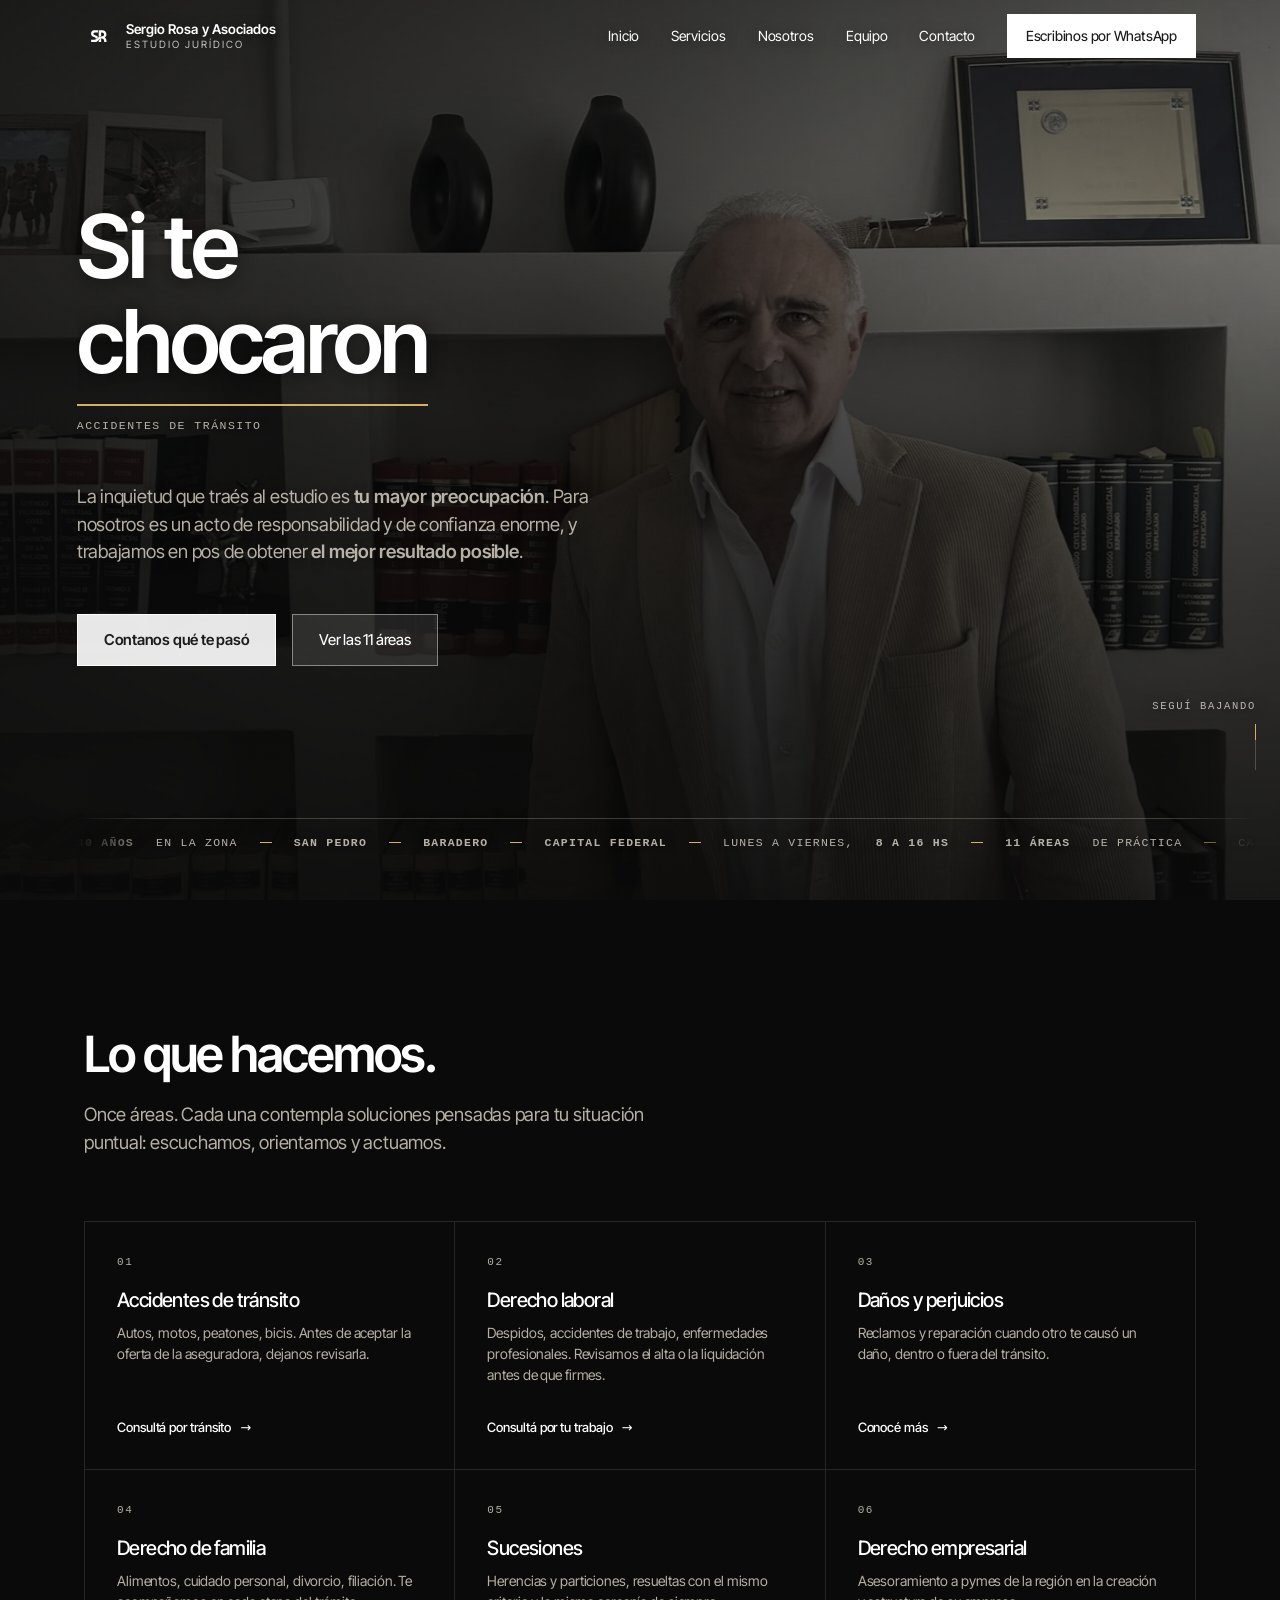
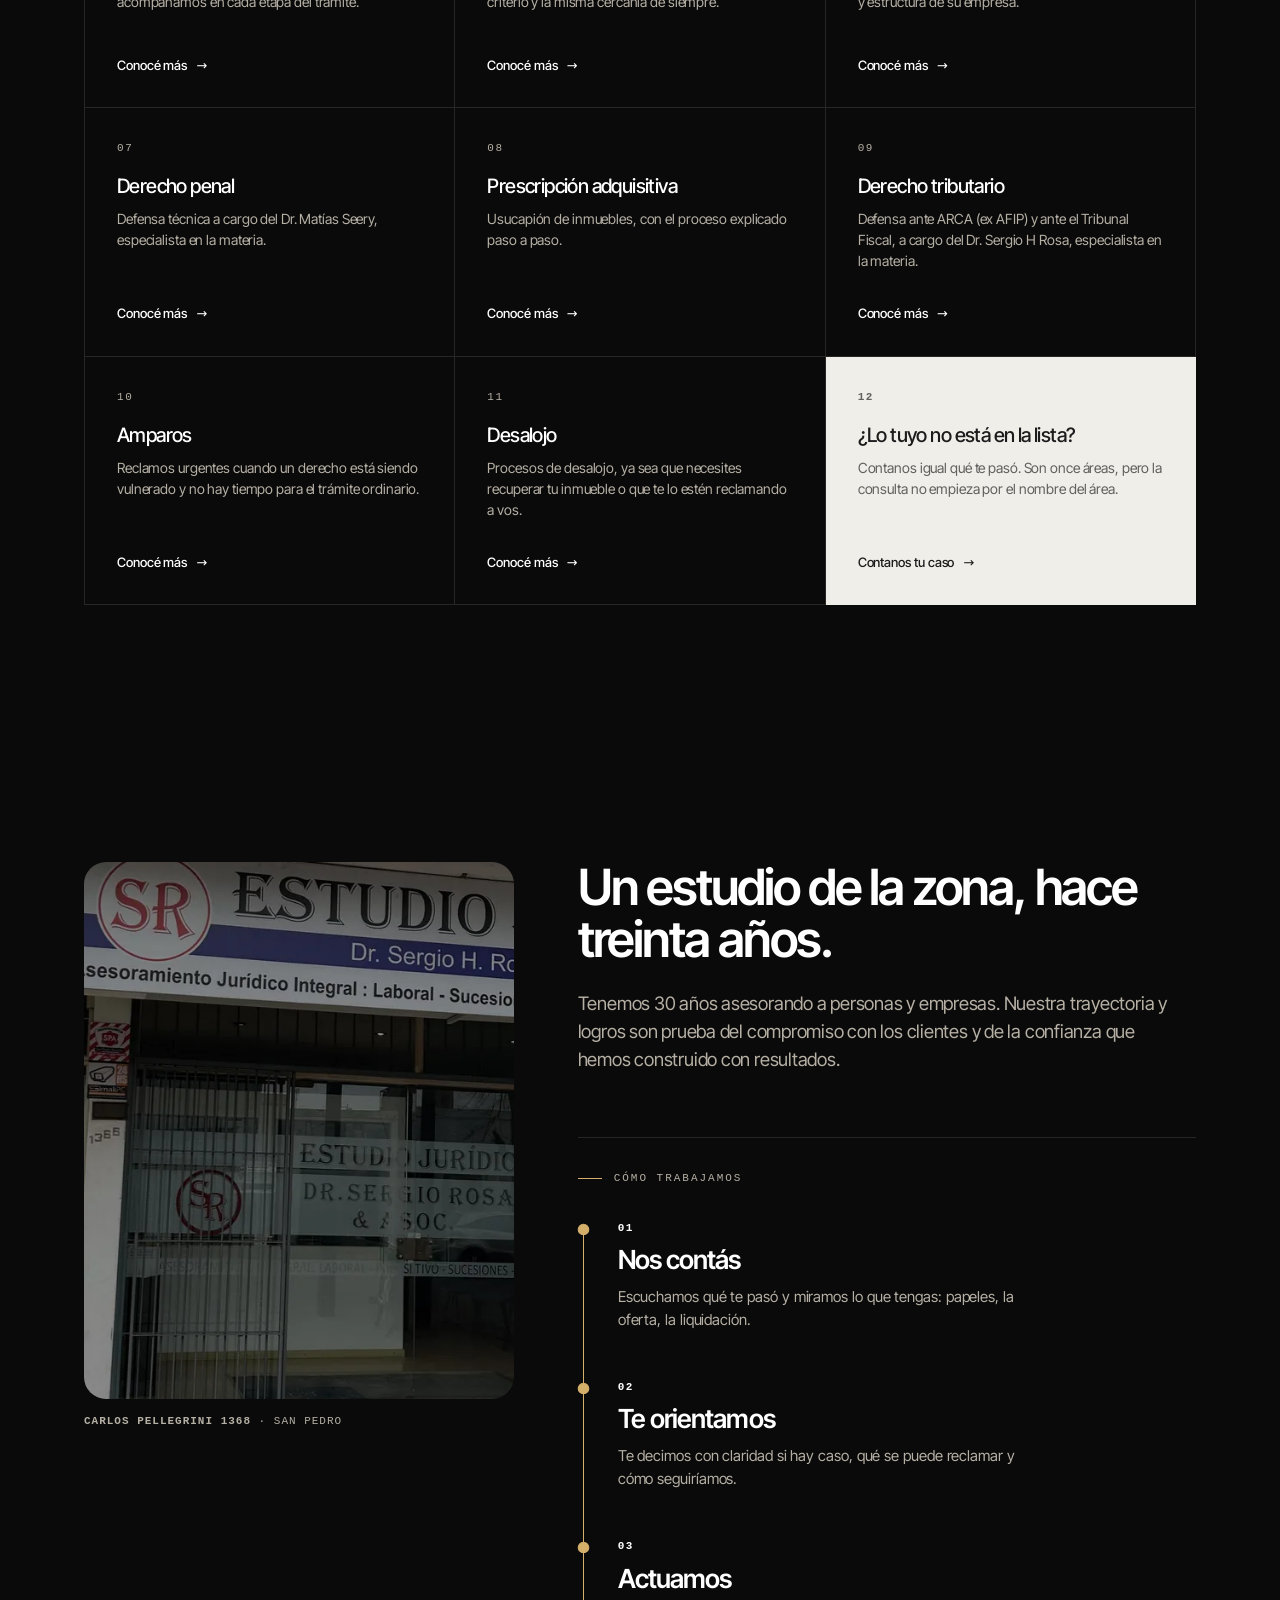
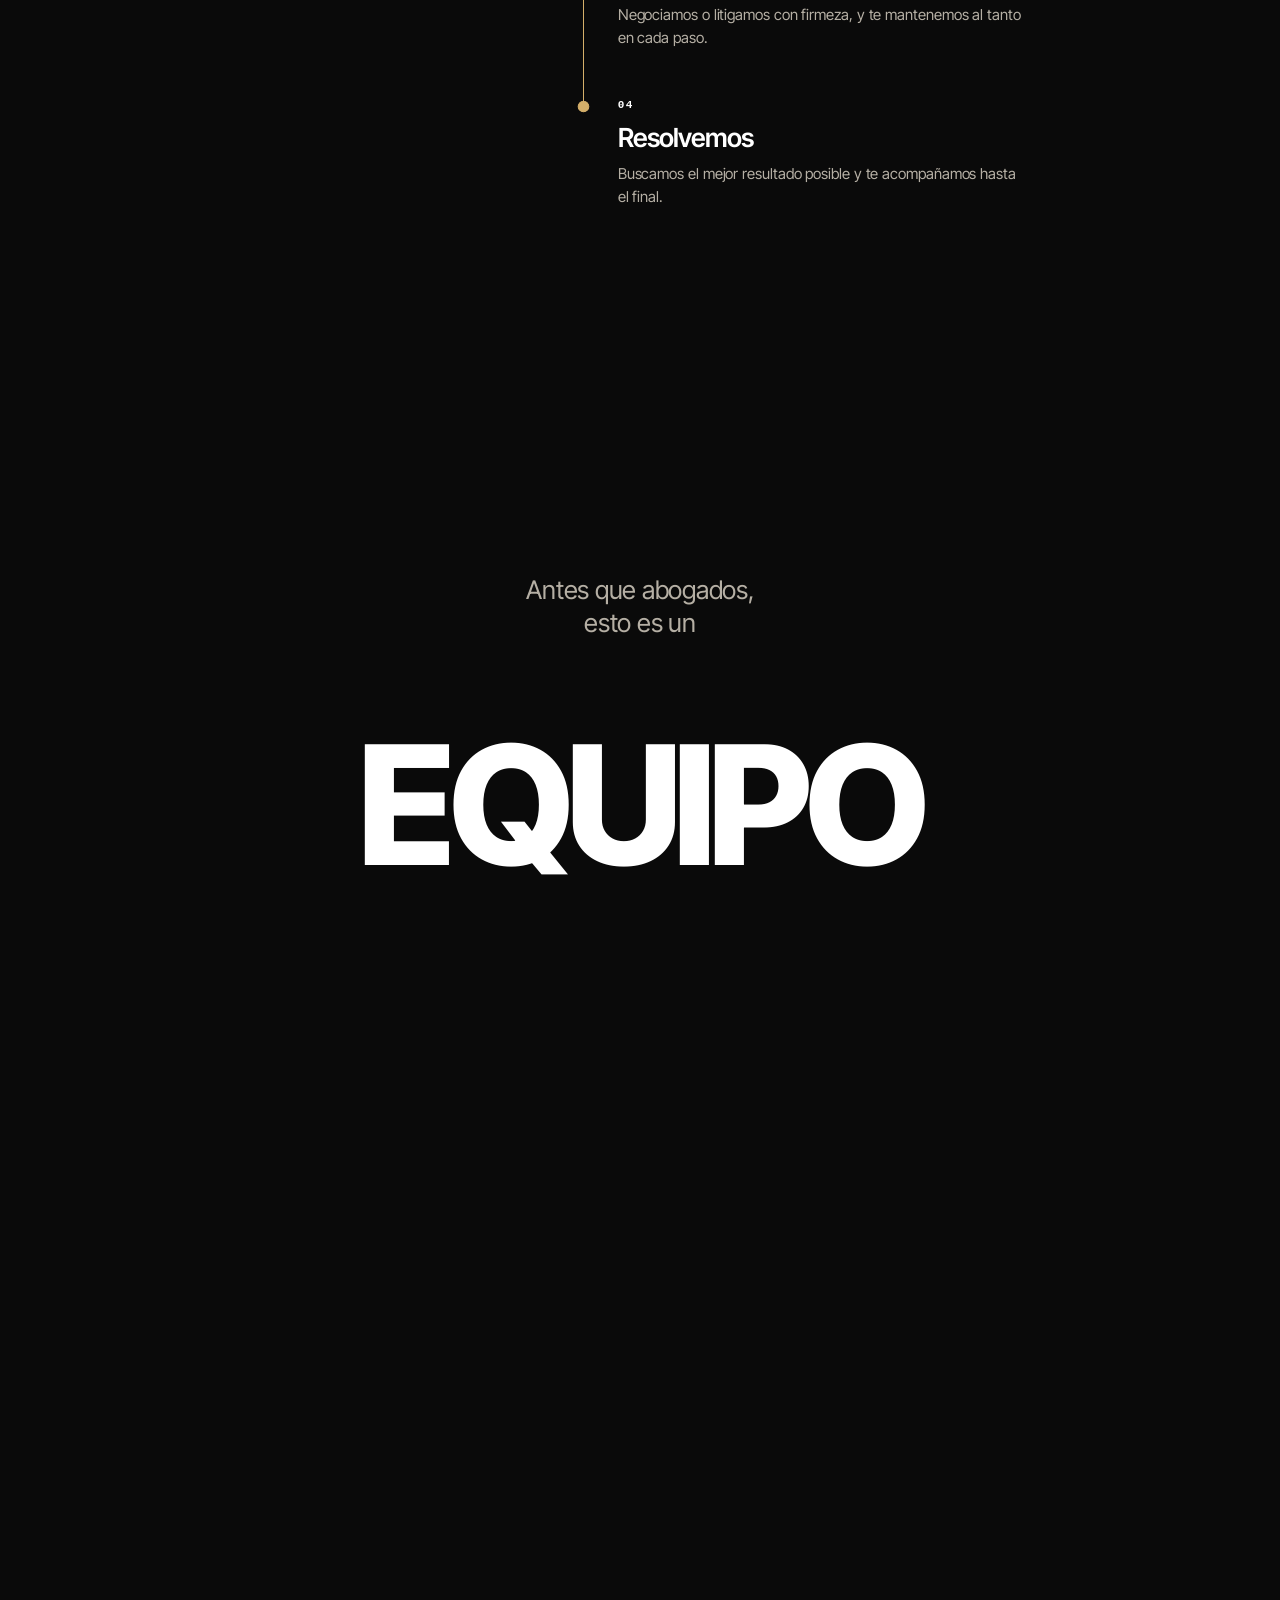
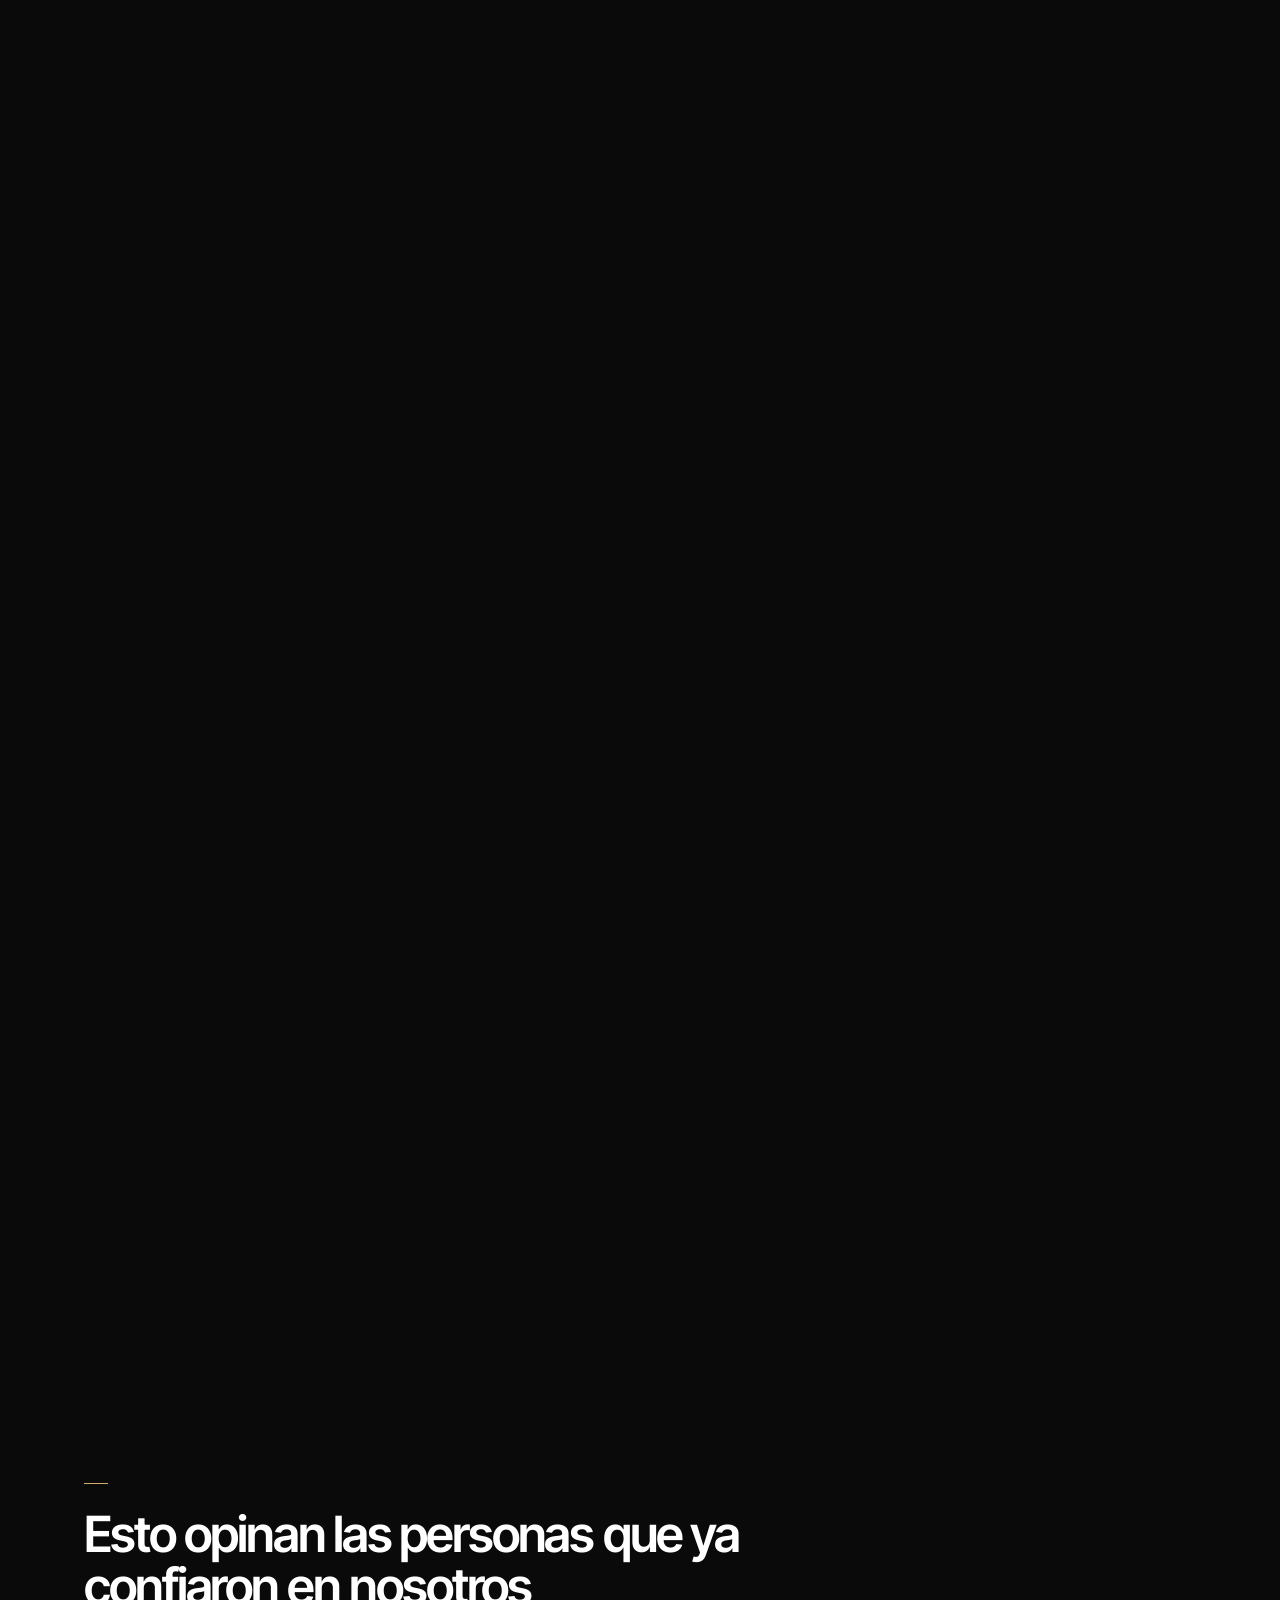
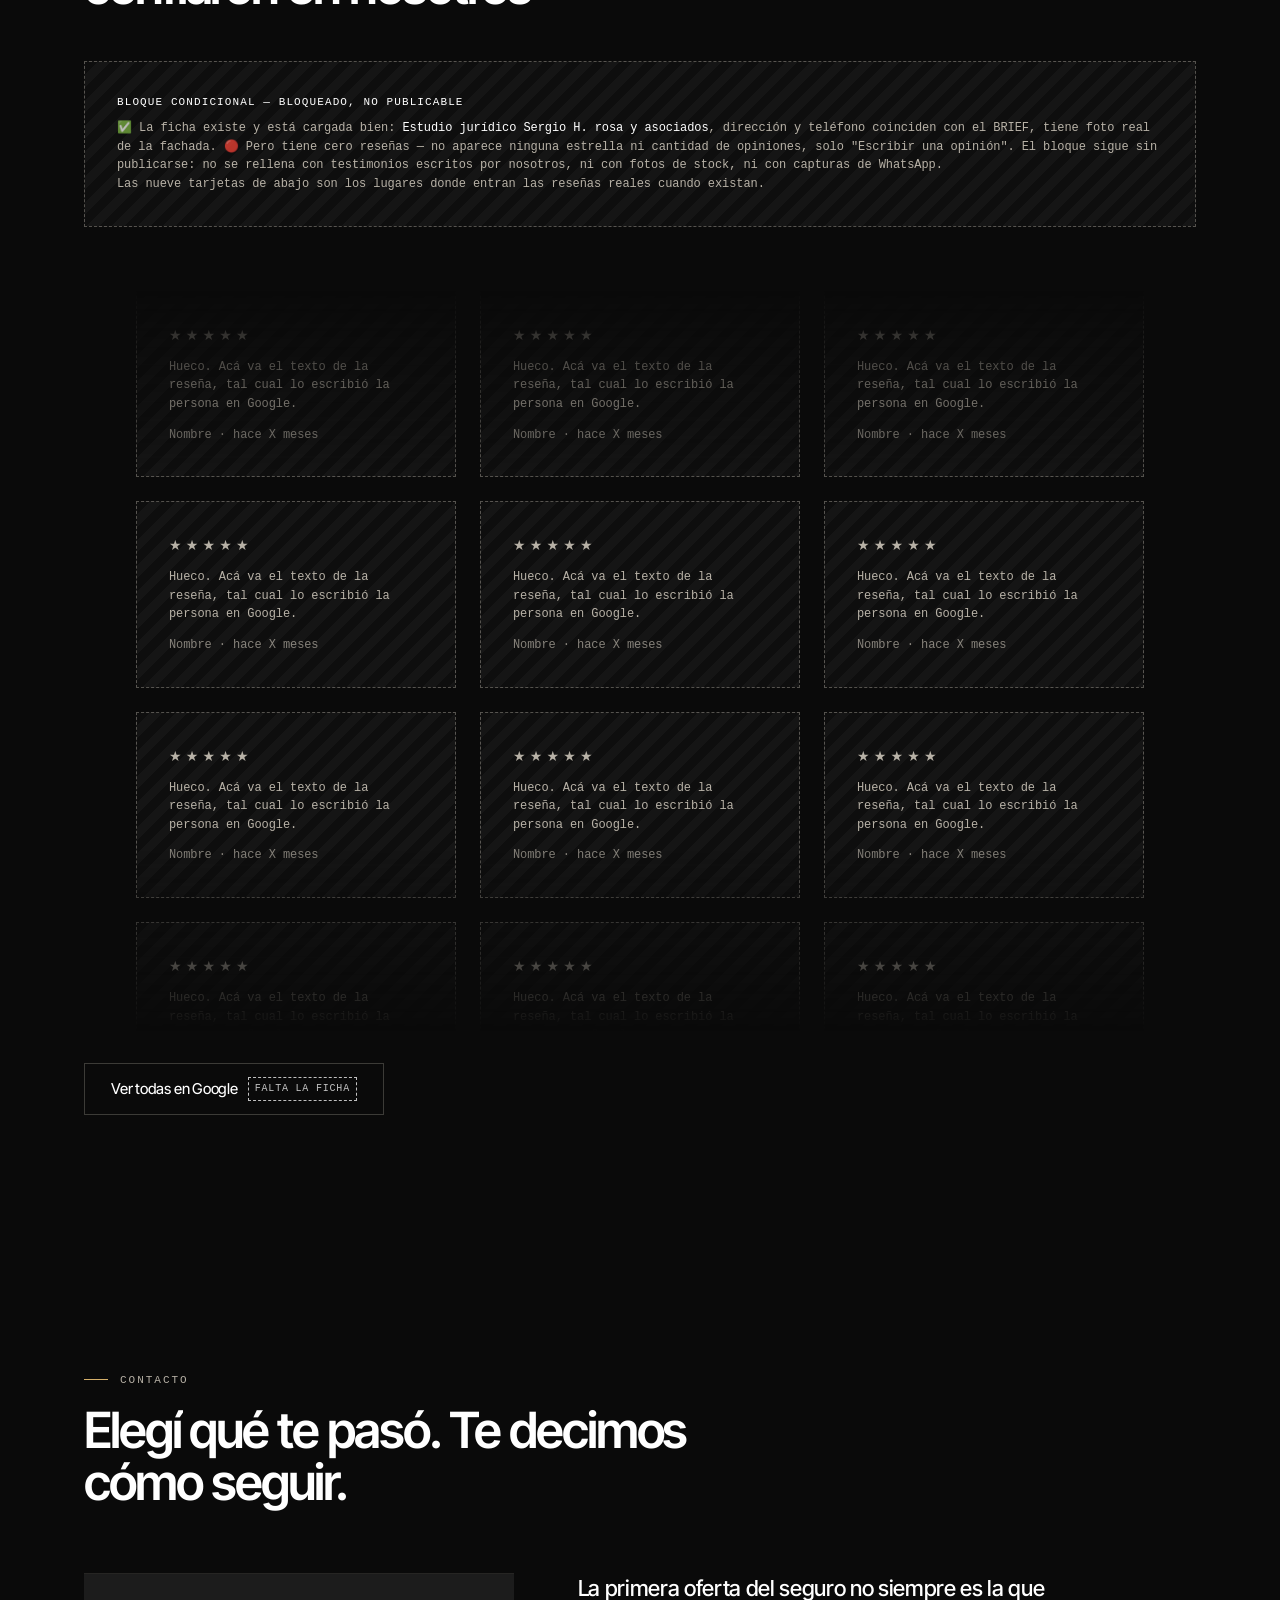
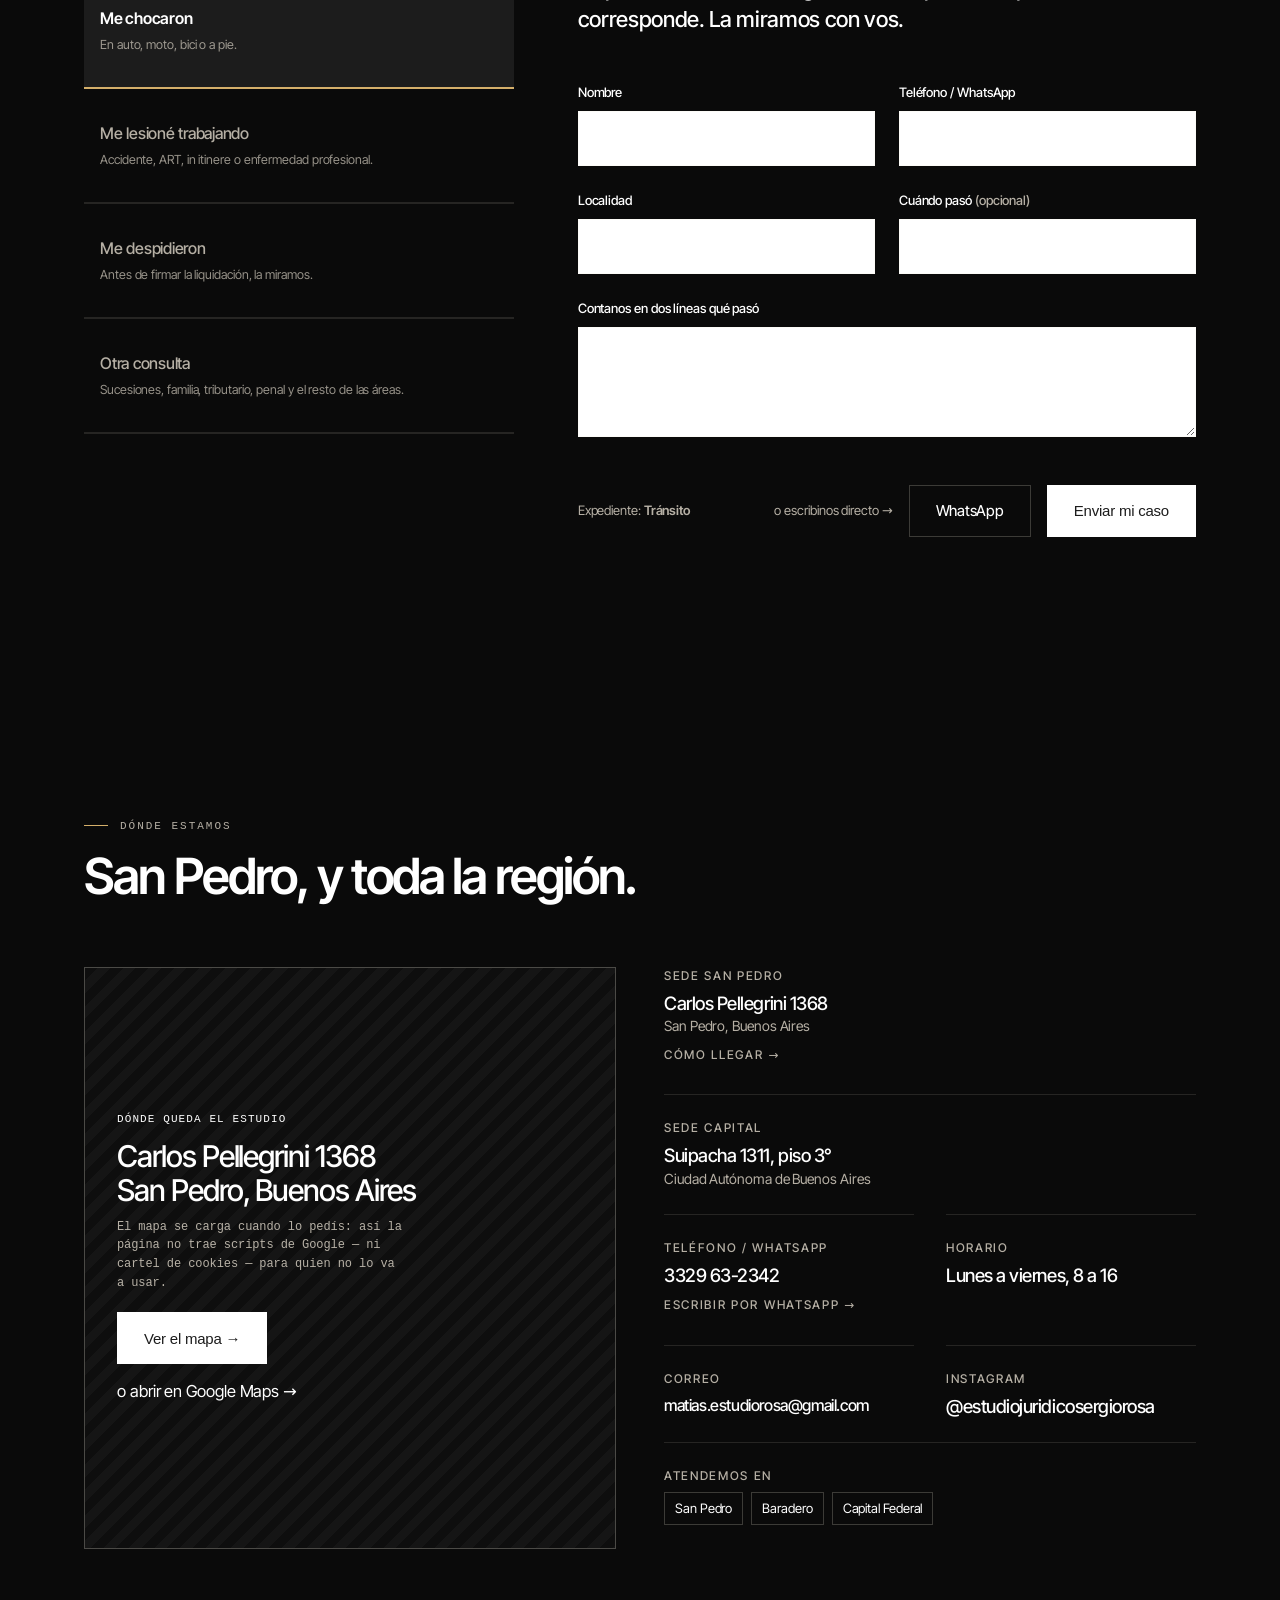
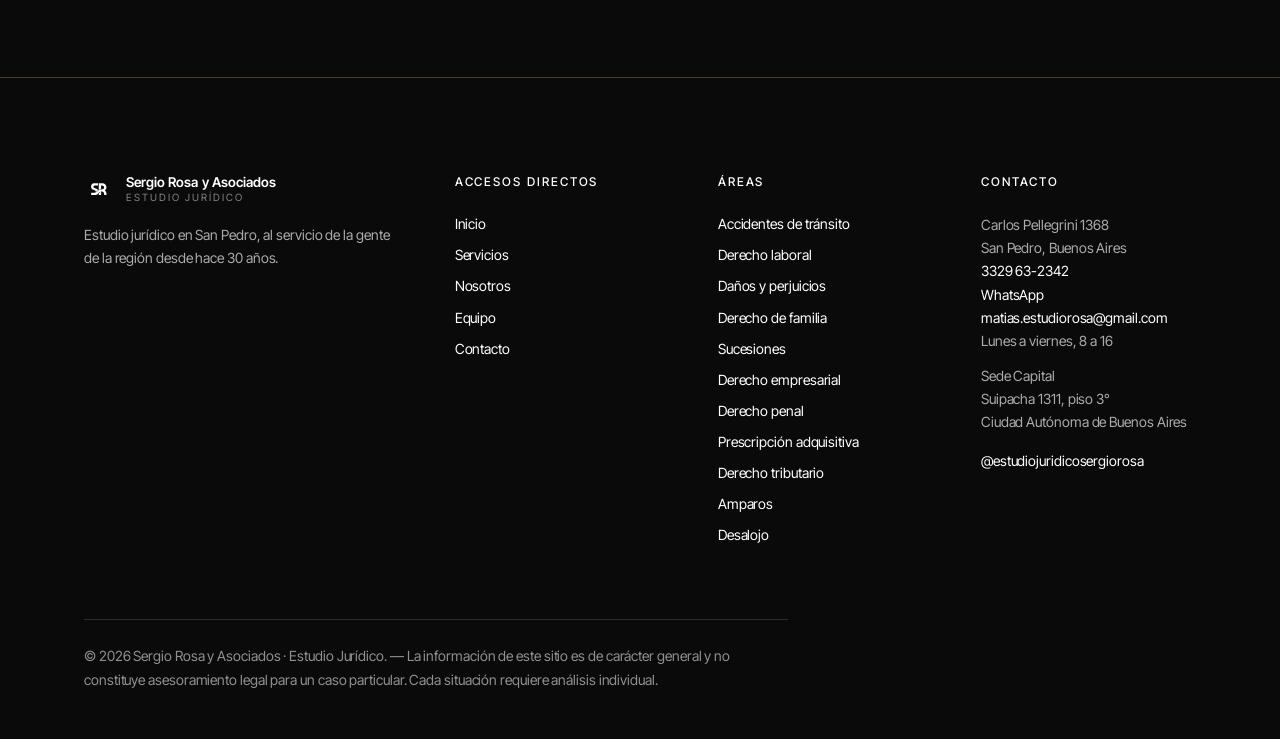
==== index.html @ 778b32c1 "Sitio de Sergio Rosa y Asociados Landing en un solo archivo: index.html trae adentro la tipografia, " ====
<!DOCTYPE html>
<html lang="es-AR">
<head>
<meta charset="utf-8">
<meta name="viewport" content="width=device-width, initial-scale=1">
<title>Sergio Rosa y Asociados — Abogados en San Pedro</title>
<meta name="description" content="Abogados en San Pedro. Hacemos accidentes de tránsito, ART y despidos, y todo lo que necesites resolver. 30 años en la región.">

<!-- Inter e Inter Tight embebidas en base64 desde clientes/sergio-rosa/entregables/
     inter.b64 e intertight.b64 (06-08 y 09-08). Cero CDN, igual que carrusel-base.html
     — BRIEF §A. Subset "latin" de Google Fonts, variable 400-900: cubre español
     (incluye Latin-1 Supplement, o sea tildes, ñ, ¿¡) sin cargar cirílico ni griego. -->
<style>
@font-face{
  font-family:'Inter';
  src:url([data-uri]) format('woff2');
  font-weight:400 900;
  font-display:swap;
}
@font-face{
  font-family:'Inter Tight';
  src:url([data-uri]) format('woff2');
  font-weight:400 900;
  font-display:swap;
}
</style>

<style>
:root{
  /* PRIMITIVAS — los cuatro del manual, más el hueso.
     🔴 El hueso NO está en el manual de marca: es un color nuevo, pedido el
     06-08 porque el blanco puro resultaba duro. Es un neutro tibio, o sea que
     no rompe el "predominio de neutros", pero es una decisión de marca y la
     valida Sergio antes de publicar. Está tirado al mismo hue que el dorado
     (~40°) con saturación bajísima, así que lee emparentado y no amarillo. */
  --blanco:#FFFFFF;
  --hueso:#F0EEE9;
  --grafito:#1C1C1C;
  --onix:#0A0A0A;
  --dorado:#D4AF6A;

  /* ROLES — esto es lo que remapea .sec--dark. Todo lo que abajo use estos
     tokens cambia de tema solo, sin una regla por selector. */
  --fondo:var(--hueso);
  --superficie:#F7F5F1;                 /* elevada: va hacia el blanco */
  --texto:var(--grafito);
  --linea:rgba(28,28,28,.14);
  --linea-suave:rgba(28,28,28,.08);
  --tenue:rgba(28,28,28,.68);           /* .62 -> .68: sobre hueso el .62 caía debajo de 4.5:1 */
  /* el rayado de los huecos marcados, también como rol: se da vuelta con el tema */
  --trama:repeating-linear-gradient(135deg,#FFFFFF,#FFFFFF 9px,#F7F5F1 9px,#F7F5F1 18px);
  --trama-borde:rgba(28,28,28,.34);

  --s1:8px; --s2:16px; --s3:24px; --s4:32px; --s5:48px;
  --s6:64px; --s7:96px; --s8:128px;

  /* La marca es Inter. Inter Tight es la misma familia con letras más angostas
     y espaciado más cerrado: se pide primero y se cae a Inter si no está.
     Embebida el 09-08, ya no debería caer a la variante ancha. */
  --tipo:'Inter Tight','Inter',system-ui,-apple-system,'Segoe UI',Helvetica,Arial,sans-serif;
  --ancho:1160px;
  --ease:cubic-bezier(.22,.61,.24,1);
  --mono:ui-monospace,SFMono-Regular,Menlo,Consolas,monospace;

  /* --- las tres curvas del movimiento (2026-08-12) ---
     Antes había una sola (--ease) y todo entraba igual: 16px y opacidad. Para
     que la página se sienta viva bajando hacen falta tres gestos distintos y
     no tres velocidades del mismo:
       --salida  expo-out. Frena larguísimo al final. Es la de las entradas:
                 el elemento llega rápido y se acomoda sin rebote. Ya estaba
                 escrita a mano en cuatro lugares del archivo; ahora es token.
       --resorte overshoot corto. Se pasa un 4% y vuelve. Va sólo en el
                 desplazamiento, NUNCA en opacidad ni en blur: un fundido que
                 se pasa de 1 parpadea.
       --ease    la de siempre, para hovers y estados. No se toca. */
  --salida:cubic-bezier(.16,1,.3,1);
  --resorte:cubic-bezier(.22,1.12,.36,1);
}

*{box-sizing:border-box}
html{-webkit-text-size-adjust:100%;scroll-behavior:smooth}
body{
  margin:0;background:var(--fondo);color:var(--texto);
  font-family:var(--tipo);
  font-size:16.5px;font-weight:400;line-height:1.58;letter-spacing:-.005em;
  font-optical-sizing:auto;
  overflow-x:hidden;text-wrap:pretty;-webkit-font-smoothing:antialiased;
}
img,svg{max-width:100%;display:block}
a{color:var(--texto);text-decoration:none}
a:hover{text-decoration:underline;text-decoration-color:var(--dorado);text-underline-offset:4px;text-decoration-thickness:2px}
:focus-visible{outline:2px solid var(--texto);outline-offset:3px;border-radius:2px}
h1,h2,h3,p,ul,ol,figure{margin:0}
ul{padding:0;list-style:none}

.env{width:100%;max-width:var(--ancho);margin:0 auto;padding:0 var(--s3)}
.sec{padding:var(--s8) 0;border-top:1px solid var(--linea-suave)}

/* Cabecera de sección centrada. Nace en servicios y equipo (08-08) y va como
   clase y no como estilo inline en cada h2 porque son dos secciones que tienen
   que quedar iguales: con inline, la próxima que se centre vuelve a copiar tres
   propiedades a mano y a la tercera ya no coinciden.
   El max-width va acá adentro y no en el h2 porque un max-width con margin:0
   no centra: hace falta margin-inline:auto, y si el h2 trae el margen escrito
   inline —como venían los dos— la regla de la hoja pierde por especificidad. */
.cab{text-align:center;margin-bottom:var(--s6)}
.cab h2{max-width:22ch;margin:0 auto}
.cab .lead{max-width:58ch;margin:18px auto 0}

/* Texto solo para lector de pantalla — usado por primera vez en el titular
   del hero, que rota visualmente pero necesita anunciarse como una frase
   completa una sola vez. Utilidad general, no scoped a una sección. */
.sr{
  position:absolute;width:1px;height:1px;padding:0;margin:-1px;overflow:hidden;
  clip:rect(0 0 0 0);clip-path:inset(50%);white-space:nowrap;border:0;
}

/* ---------- alternancia de fondo: hueso / ónix ----------
   Pedido el 06-08. El ritmo lo lleva una clase explícita y NO un :nth-child, a
   propósito: el bloque 07 (reseñas) se saca entero si no aparece la ficha de
   Google, y con nth-child se daría vuelta toda la página sola. Si ese día llega,
   se le pasa .sec--dark a #contacto y listo.

   No es una inversión mecánica del tema claro: el oscuro tiene su propia
   elevación (grafito sobre ónix), su propio secundario —crema tibia, tirada al
   dorado, en vez de gris lavado— y sus propias hairlines. Lo único que se
   repite son las primitivas del manual.

   Todo lo que abajo usa --texto / --tenue / --linea / --superficie / --trama
   cambia de tema solo. Las reglas sueltas de acá son para lo que se pinta con
   una primitiva y no con un rol. */
.sec--dark{
  background:var(--onix);
  --fondo:var(--onix);
  --superficie:var(--grafito);          /* la elevación sube, no baja */
  --texto:var(--blanco);
  --tenue:rgba(242,234,219,.74);        /* crema tibia: sale del dorado, no es gris */
  --linea:rgba(242,234,219,.22);
  --linea-suave:rgba(242,234,219,.12);
  --trama:repeating-linear-gradient(135deg,#0E0E0E,#0E0E0E 9px,#151515 9px,#151515 18px);
  --trama-borde:rgba(242,234,219,.30);
  color:var(--texto);
  border-top-color:transparent;         /* el cambio de color ya separa */
}
.sec--dark + .sec{border-top-color:transparent}
/* el botón sólido se da vuelta: sobre ónix, grafito sobre grafito no existe */
.sec--dark .btn{background:var(--blanco);color:var(--grafito);border-color:var(--blanco)}
.sec--dark .btn:hover{background:#E8E4DB;color:var(--grafito)}
.sec--dark .btn--gh{background:transparent;color:var(--texto);border-color:var(--linea)}
.sec--dark .btn--gh:hover{background:rgba(242,234,219,.07);color:var(--texto);border-color:var(--texto)}
.sec--dark :focus-visible{outline-color:var(--texto)}

/* pesos con rol: 600 titulares · 500 subtítulos · 450 destacados · 400 cuerpo.
   Bajados el 06-08: con Inter Tight apretada, 900 se veía cargado.

   ── EL DESTAQUE ES PESO, NUNCA COLOR (2026-08-14) ────────────────────────
   La regla que ya regía el lead del hero y las pestañas del formulario pasa
   a valer en todo el archivo. Tres puntos:

     1 · Adentro de un párrafo nadie cambia de color. <strong> y <b> heredan
         el color del texto que los rodea (color:inherit) y sólo suben de
         peso, 400 → 600. La Inter Tight variable embebida da los dos pesos
         sin pedir un archivo más.
     2 · El dorado no toca una sola letra. Sigue siendo el acento de la marca
         —§2 del BRIEF— pero como MARCA GRÁFICA: la rayita del kicker, el
         punto del riel, el frente del riel, la barra de lectura, el guion de
         la cinta, el borde de la pestaña activa, el subrayado del hover.
         Nunca como color de tipografía. De paso saca de la cancha el único
         par que el manual desaconseja (dorado sobre claro en texto chico).
     3 · Activo / inactivo se dice con peso. El color sigue marcando ROL
         —principal (--texto) contra metadato (--tenue)—, que es otra cosa:
         eso no es énfasis, es de qué tipo de dato se trata.               */
h1{font-size:clamp(42px,7.2vw,88px);line-height:1;letter-spacing:-.035em;font-weight:600;color:var(--texto);word-spacing:.04em}
h2{font-size:clamp(30px,3.9vw,50px);line-height:1.04;letter-spacing:-.042em;font-weight:600;color:var(--texto)}
h3{font-size:18.5px;line-height:1.28;letter-spacing:-.025em;font-weight:500;color:var(--texto)}
.lead{font-size:clamp(16.5px,1.45vw,19.5px);line-height:1.5;letter-spacing:-.012em;color:var(--tenue);max-width:54ch}
.lead strong{font-weight:600;color:inherit}

.kick{font-family:var(--mono);font-size:11px;letter-spacing:.18em;text-transform:uppercase;font-weight:400;color:var(--tenue)}
/* la rayita dorada se dibuja sola cuando el rótulo entra: el guiño más chico
   del sistema, y el que más se repite (cinco bloques). transform-origin:left
   para que crezca hacia el texto y no desde el aire. */
.kick::before{
  content:"";display:inline-block;width:24px;height:1px;background:var(--dorado);
  vertical-align:middle;margin-right:12px;
  transform:scaleX(0);transform-origin:left center;
  transition:transform .62s var(--salida) var(--d,0ms);
}
.kick.vista::before,.sin-js .kick::before{transform:none}

/* ---------- botones ---------- */
.btn{
  display:inline-flex;align-items:center;justify-content:center;gap:10px;
  min-height:52px;padding:0 26px;border:1px solid var(--grafito);
  font-size:15px;font-weight:450;letter-spacing:-.015em;
  background:var(--grafito);color:var(--blanco);cursor:pointer;white-space:nowrap;
  transition:background .28s var(--ease),transform .28s var(--ease),border-color .28s var(--ease);
}
.btn:hover{background:var(--onix);color:var(--blanco);text-decoration:none;transform:translateY(-1px)}
.btn:active{transform:scale(.97)}
.btn--gh{background:transparent;color:var(--grafito);border-color:var(--linea)}
.btn--gh:hover{background:transparent;color:var(--grafito);border-color:var(--grafito)}
/* marcador de dato pendiente dentro de un control: mismo lenguaje que los huecos */
.pend{
  font-family:var(--mono);font-size:10px;letter-spacing:.08em;text-transform:uppercase;
  border:1px dashed currentColor;padding:3px 6px;opacity:.75;white-space:nowrap;
}

.barre{position:relative;display:inline-block}
.barre::after{
  content:"";position:absolute;left:0;bottom:-4px;height:2px;width:100%;
  background:var(--dorado);transform:scaleX(0);transform-origin:left center;
  transition:transform .42s var(--ease);
}
a:hover>.barre::after,.barre:hover::after{transform:scaleX(1)}

/* ---------- huecos marcados ---------- */
.hueco{
  border:1px dashed var(--trama-borde);
  background:var(--trama);
  padding:var(--s4);display:flex;flex-direction:column;justify-content:center;gap:8px;
}
.hueco__t{font-family:var(--mono);font-size:11px;letter-spacing:.1em;text-transform:uppercase;color:var(--texto)}
/* nota al pie de un bloque incompleto. Era un style inline con el dashed
   escrito a mano en tres lugares; como clase se da vuelta con el tema. */
.nota{border:1px dashed var(--trama-borde);padding:12px 14px}
.hueco__d{font-family:var(--mono);font-size:12px;color:var(--tenue);line-height:1.55}

/* ---------- 01 header ---------- */
.head{
  position:fixed;top:0;left:0;right:0;z-index:40;
  background:transparent;border-bottom:1px solid transparent;
  transition:background .24s var(--ease),border-color .24s var(--ease),backdrop-filter .24s var(--ease),
             transform .42s var(--salida);
}
/* Se esconde bajando y vuelve al primer scroll hacia arriba (2026-08-12).
   Devuelve 72px de alto real en celular, que es donde se lee esta página, y
   el gesto de volver hace que la barra se sienta viva y no pegada. Nunca se
   esconde arriba de todo, con el menú abierto, ni con un campo del
   formulario enfocado — ver alScroll() en el script. */
.head[data-oculto="si"]{transform:translate3d(0,-102%,0)}
/* 🔴 Y el quinto caso, que es al revés: con una ficha del equipo abierta el
   header se ESCONDE sí o sí (18-08). La ficha ocupa la pantalla entera y su ✕
   vive en la esquina de arriba a la derecha con z-index 7, adentro de la
   sección; el header es fixed con z-index 40, así que le caía justo encima y
   se comía el clic —medido: elementFromPoint sobre el ✕ devolvía el header y
   no el botón, o sea que en escritorio la ficha no se podía cerrar con el
   mouse; sólo con Escape—. Va por clase y no por data-oculto porque ese
   atributo lo reescribe alScroll() en cada scroll y volvería a taparlo. Gana
   por especificidad (0,2,1 contra 0,2,0) sin necesidad de !important. */
body.ficha-abierta .head{transform:translate3d(0,-102%,0)}

/* --- barra de lectura ---
   Hairline dorada arriba de todo, fuera del header para que no se vaya con
   él cuando se esconde. Es la única pieza nueva de interfaz: dice cuánto
   falta, que en una página larga de una sola columna no se ve de otra forma. */
.lectura{
  position:fixed;top:0;left:0;right:0;height:2px;z-index:60;pointer-events:none;
  background:transparent;
}
.lectura i{
  display:block;height:100%;background:var(--dorado);
  transform:scaleX(var(--p,0));transform-origin:left center;
}
.head[data-fijo="si"]{
  background:rgba(240,238,233,.92);backdrop-filter:saturate(1.4) blur(12px);
  border-bottom-color:var(--dorado);
}
/* Sobre la foto del hero el header no tiene fondo: todo pasa a blanco, con
   sombra de texto para que aguante cualquier zona de la imagen. Al ganar el
   fondo blanco (data-fijo="si") vuelve a grafito. */
.head:not([data-fijo="si"]) .marca__txt b{color:#fff;text-shadow:0 1px 12px rgba(10,10,10,.5)}
.head:not([data-fijo="si"]) .marca__txt span{color:rgba(255,255,255,.74)}
/* !important y no a secas: los tres <path> del simbolo traen style="fill:#1C1C1C"
   escrito en el archivo, y un estilo en linea le gana a la hoja. Sin esto la
   regla existia pero no hacia nada: el simbolo quedaba grafito sobre la foto
   del hero, o sea invisible - se veia el texto de la marca y al lado un hueco.
   Con data-fijo="si" (header con fondo) el inline vuelve a mandar y el logo es
   grafito otra vez, como siempre. */
.head:not([data-fijo="si"]) .marca svg path{fill:#fff!important}
.head:not([data-fijo="si"]) .nav a{color:#fff;text-shadow:0 1px 12px rgba(10,10,10,.5)}
.head:not([data-fijo="si"]) .head__menu{color:#fff}
.head:not([data-fijo="si"]) .btn{background:var(--blanco);color:var(--grafito);border-color:var(--blanco)}
.head:not([data-fijo="si"]) .btn:hover{background:var(--blanco);color:var(--grafito);transform:translateY(-1px)}
.head:not([data-fijo="si"]) :focus-visible{outline-color:#fff}
.head__in{display:flex;align-items:center;gap:var(--s4);min-height:72px}
.marca{display:flex;align-items:center;gap:12px;flex:none}
.marca:hover{text-decoration:none}
.marca svg{width:30px;height:26px}
.marca__txt{display:flex;flex-direction:column;line-height:1.25}
.marca__txt b{font-size:13.5px;font-weight:600;letter-spacing:-.005em;word-spacing:.06em;color:var(--grafito)}
.marca__txt span{font-size:10px;letter-spacing:.2em;text-transform:uppercase;color:var(--tenue)}
.nav{display:flex;gap:var(--s4);margin-left:auto;align-items:center}
.nav a{font-size:14px;color:var(--grafito)}
.nav a:hover{text-decoration:none}
.head .btn{min-height:44px;padding:0 18px;font-size:14px;flex:none;gap:8px}
.head .btn__ic{display:none;width:20px;height:20px;flex:none;fill:currentColor}
/* padding 14 y no 10: es el control principal de navegación en celular y con
   10 medía 42×35, por debajo del objetivo táctil. Con 14 queda 50×43 sin que
   cambie un pixel de lo que se ve —las tres barras siguen igual (14-08). */
.head__menu{display:none;margin-left:auto;background:none;border:0;padding:14px;cursor:pointer;color:var(--grafito)}
.head__menu b{display:block;width:22px;height:1.5px;background:currentColor}
.head__menu b+b{margin-top:5px}
@media (max-width:980px){
  .head__in{min-height:60px;gap:var(--s2)}
  .nav{display:none}
  .head__menu{display:block}
  /* el botón de WhatsApp no se colapsa nunca */
  .head .btn{margin-left:0}
}
/* Auditoría 08-08: a 375px el logo (203px) + hamburguesa (42px) + este botón
   (201px) no entran — el botón queda con el 63% fuera de la pantalla e
   inclicable, oculto en silencio por el overflow-x:hidden del body. Achicar
   la bajada del logo no libera ancho (marca__txt estira ambas líneas al
   ancho del título, medido en el DOM). Colapsa a ícono-only en vez de
   desaparecer: sigue siendo el CTA #1 del sitio en el dispositivo real de
   Carlos/Roberto/Diego, solo que ahora entra. 560px porque a esa medida el
   botón entero todavía respeta el padding del .env (var(--s3)); por debajo
   ya lo pisa. */
@media (max-width:560px){
  .head .btn{width:44px;min-height:44px;padding:0;gap:0}
  .head .btn__txt{
    position:absolute;width:1px;height:1px;padding:0;margin:-1px;overflow:hidden;
    clip:rect(0 0 0 0);clip-path:inset(50%);white-space:nowrap;border:0;
  }
  .head .btn__ic{display:block}
}
/* panel a pantalla completa, entra desde la derecha */
.panel{
  position:fixed;inset:0;z-index:45;background:var(--hueso);
  display:flex;flex-direction:column;justify-content:center;gap:var(--s2);padding:var(--s6) var(--s3);
  transform:translate3d(100%,0,0);transition:transform .32s var(--ease);
  visibility:hidden;
}
.panel[data-abierto="si"]{transform:none;visibility:visible}
.panel a{font-size:28px;font-weight:600;letter-spacing:-.04em}
.panel button{
  position:absolute;top:14px;right:14px;background:none;border:1px solid var(--linea);
  width:44px;height:44px;font-size:20px;cursor:pointer;color:var(--grafito);
}

/* ---------- 01bis · telón de apertura (2026-08-19) ----------
   Pedido del usuario con ario.law y roeh.com de referencia. Se compararon seis
   variantes en `design/telon-variantes.html` — está elegida la F.

   QUÉ ES: una hoja ónix a pantalla completa con el símbolo enorme colgado del
   borde izquierdo, y la cuenta de carga en la esquina de abajo a la derecha.
   Cuando la página termina de cargar, la hoja sube y el símbolo se contrae
   hasta su lugar exacto en el header.

   Cuatro decisiones que valen el comentario:
   · EL SÍMBOLO NO SE DESVANECE: viaja. El clon nace calzado sobre el logo real
     —el script le copia left/top/width/height— y volver a transform:none ES el
     vuelo, así que el destino no puede desviarse. Por eso vive FUERA de .telon:
     si fuera hijo, subiría con la hoja en vez de quedarse.
   · EL SÍMBOLO CUELGA DEL MISMO MARGEN QUE EL TITULAR DEL HERO
     (clamp(24px,6vw,80px)). No está centrado: la página entera cuelga sus cosas
     del borde izquierdo real y el telón no es la excepción.
   · LA CUENTA Y LA BARRA SON EL MISMO DATO, y no dos adornos sueltos: las dos
     salen de cuenta.v. Suben hasta 92 con el reloj y saltan a 100 cuando el load
     llega de verdad — el 100 significa "cargó", no "se cumplió el tiempo".
   · NO EXISTE sin JS, sin GSAP, con reduce, ni al recargar a mitad de página, y
     el script lo saca por tiempo (tope de 4s) aunque el load nunca llegue. Son
     las únicas formas de quedar tapado para siempre, y todas tienen salida.   */
.telon{position:fixed;inset:0;z-index:90}
.sin-js .telon,.sin-js .telon__sim{display:none}
.telon__hoja{
  position:absolute;inset:0;display:block;background:var(--onix);
  will-change:transform;
}
/* el ónix no queda plano detrás de un símbolo de este porte: el resplandor va
   corrido a la izquierda, o sea detrás del símbolo y no en el medio de la nada */
.telon__hoja::before{
  content:"";position:absolute;inset:0;
  background:radial-gradient(90% 70% at 26% 50%,rgba(212,175,106,.13),transparent 66%);
}
/* LA CARGA. Abajo a la derecha: el símbolo se fue a la izquierda y esa esquina
   quedó vacía — es el contrapeso, y de paso lo único que dice cuánto falta. */
.telon__carga{
  position:absolute;right:0;bottom:0;left:0;z-index:3;
  padding:0 clamp(24px,6vw,80px) clamp(26px,4vw,40px);
  display:flex;align-items:flex-end;justify-content:flex-end;gap:8px;
  pointer-events:none;
}
.telon__n{
  font-family:var(--mono);font-weight:500;color:#fff;
  font-size:clamp(38px,6.4vw,86px);line-height:.86;letter-spacing:-.03em;
  font-variant-numeric:tabular-nums;   /* si no, el número baila mientras cuenta */
}
.telon__pc{
  font-family:var(--mono);font-size:clamp(11px,1.2vw,15px);color:var(--dorado);
  letter-spacing:.12em;padding-bottom:6px;
}
/* la barra va a sangre contra el borde de abajo: es el piso de la pantalla
   llenándose, no un widget apoyado en el medio */
.telon__barra{
  position:absolute;left:0;right:0;bottom:0;height:2px;z-index:4;
  background:rgba(255,255,255,.1);overflow:hidden;
}
.telon__barra>i{display:block;height:100%;background:var(--dorado);transform:scaleX(0);transform-origin:left center}
/* el clon que viaja: nace con las medidas del logo del header y el script le
   escribe el transform que lo lleva a su tamaño grande */
.telon__sim{
  position:fixed;z-index:94;pointer-events:none;visibility:hidden;
  transform-origin:0 0;color:#fff;
}
.telon__sim svg{display:block;width:100%;height:100%}
/* el logo real espera apagado y vuelve con un cruce de 240ms cuando el clon
   aterriza: así un píxel de diferencia en la medición no se lee como salto */
.marca{transition:opacity .22s var(--ease)}
.telonando:not(.sin-js) .marca{opacity:0}

/* ---------- 02 hero ---------- */
/* Retrato de Sergio en el estudio (estantería con códigos y biblioteca),
   a sangre — reemplaza a la foto de la fachada el 2026-08-10, pedido directo
   del usuario: la cara del titular pesa más que el edificio. La sección
   sigue en tema oscuro completo con .sec--dark: los roles (--texto, --tenue,
   --linea) se dan vuelta solos, en vez de un puñado de rgba(255,255,255,…)
   escritos a mano. */
.hero{
  position:relative;min-height:100svh;display:flex;flex-direction:column;
  align-items:flex-start;justify-content:flex-end;
  text-align:left;padding:var(--s7) 0 var(--s5);overflow:hidden;
}
/* El encuadre está resuelto EN EL ARCHIVO (recortado a 1600×1067, aspecto
   1,5, Sergio a la derecha del centro) y no acá, mismo motivo que con la
   fachada: object-position por porcentaje recortaba distinto en cada ancho
   de viewport. Sin blur (pedido del usuario 2026-08-10: se veía como foto
   rota) — el ruido de los lomos de libros de la estantería se controla solo
   con brightness/saturate más bajos, no con desenfoque. object-position
   corrido a la derecha (68%) y no al centro: al 50% la cara quedaba
   demasiado cerca de la columna de texto en anchos intermedios (tablet/
   notebook chico), donde el recorte de cover ya no muestra el archivo
   entero. */
/* Dos capas para dos movimientos que no se pisan: la ENTRADA vive en el
   contenedor (aparece y se acomoda de 1,04 a 1 al abrir la página) y el
   PARALAJE vive en la imagen (--py, que reescribe el script en cada cuadro
   mientras bajás). Si los dos escribieran transform sobre el mismo nodo, el
   último en pintar borraría al otro. */
.hero__foto{
  position:absolute;inset:0;z-index:0;
  opacity:0;transform:scale(1.04);
}
.hero.entra .hero__foto{
  opacity:1;transform:none;
  transition:opacity 1s var(--salida),transform 1.8s var(--salida);
}
.sin-js .hero__foto{opacity:1;transform:none}
.hero__foto img{
  width:100%;height:100%;object-fit:cover;object-position:68% 46%;
  /* 1,08 y no 1,04: el 8% de sobrante es lo que se come el paralaje sin
     dejar ver el borde de la foto por arriba o por abajo (±28px, ver el
     tope en el script). */
  transform:translate3d(0,var(--py,0px),0) scale(1.08);transform-origin:center;
  filter:saturate(.5) contrast(1.02) brightness(.6);
}
/* El vertical deja respirar arriba y cierra fuerte de la mitad para abajo,
   que es donde vive todo el texto; el horizontal cierra fuerte la columna
   izquierda (donde cae el h1) y deja ver a Sergio, que en el archivo ya
   quedó ubicado a la derecha. */
.hero__foto::after{
  content:"";position:absolute;inset:0;
  background:
    linear-gradient(180deg,rgba(10,10,10,.42) 0%,rgba(10,10,10,.14) 24%,rgba(10,10,10,.55) 56%,rgba(10,10,10,.85) 100%),
    linear-gradient(100deg,rgba(10,10,10,.72) 0%,rgba(10,10,10,.42) 46%,rgba(10,10,10,.1) 76%,transparent 92%);
}
/* El resto del sitio usa .env centrado a --ancho (1160px) porque son
   bloques de contenido, no fotos a sangre. El hero es la única sección con
   foto de borde a borde: con el mismo .env, en una pantalla ancha el título
   arranca 150-400px adentro del borde real de la ventana, un hueco enorme de
   pared vacía antes de la primera letra — pedido del usuario 2026-08-10.
   Acá el texto cuelga del borde real con su propio padding, no del centrado
   del sitio. */
.hero .env{position:relative;z-index:1;max-width:none;width:100%;padding-left:clamp(24px,6vw,80px);padding-right:var(--s3)}
.hero h1,.hero .lead{text-shadow:0 1px 18px rgba(10,10,10,.62)}
.hero__areavia>span,.hero__bajaT,.hero__dato{text-shadow:0 1px 12px rgba(10,10,10,.7)}

/* --- el titular: "Si te" fijo + doce situaciones que rotan, una por área ---
   En el orden de volumen real de consulta, el mismo de la retícula de
   servicios: tránsito y laboral se llevan los primeros siete segundos de
   cada vuelta, que es lo que ve el 90% de las visitas. Sin ese orden el hero
   volvía a ser el "hacemos todo" que el §C del BRIEF marca como el error del
   único reel publicado — la compensación es el orden, más que el CTA siga
   anclado en "contanos qué te pasó" y no en un menú. */
.hero__fijo{display:block}
/* Sin JS y con motion reducido esto queda como texto plano en línea — el
   contenido nunca depende de que el script corra (ver el fallback dentro del
   span en el HTML). */
.hero__rot{display:inline}
.hero__rot.on{
  display:inline-block;position:relative;overflow:hidden;vertical-align:top;
  height:1.16em;margin-bottom:-.14em;white-space:nowrap;
}
.hero__via{display:block}
.hero__rot.on .hero__via{transition:transform .46s var(--ease)}
/* width:max-content y no block a secas: si el ítem estirara al ancho de la
   caja, el medidor del script devolvería doce veces el mismo número.
   El cruce es de OPACIDAD, asimétrico: la máscara mide 1,16em y las
   mayúsculas de Inter ocupan ~0,72, así que a mitad de giro entrarían DOS
   palabras legibles en el mismo hueco si sólo se desplazara. La que entra
   tarda .2s y la que sale .34s — cuando la nueva ya está al 100%, la vieja
   todavía se está yendo, y nunca hay un frame sin titular. */
.hero__pal{display:block;width:max-content;height:1.16em;line-height:1.16}
.hero.on .hero__pal{opacity:0;transition:opacity .34s var(--ease)}
.hero.on .hero__pal.act{opacity:1;transition:opacity .2s var(--ease)}

/* --- el pie del titular: hairline de compás + el área que nombra la palabra ---
   Sin esto "negaron" o "intimaron" quedan colgadas sin sujeto: la palabra
   frena el scroll, el área explica. Rota con el mismo reloj que la palabra. */
.hero__meta{margin-top:var(--s3);max-width:100%}
.hero__prog{
  display:block;height:2px;width:0;background:var(--dorado);
  transform:scaleX(0);transform-origin:left center;
}
.hero.corre .hero__prog{animation:prog var(--hold,2400ms) linear forwards}
@keyframes prog{from{transform:scaleX(0)}to{transform:scaleX(1)}}
.hero.quieto .hero__prog{animation-play-state:paused}
.sin-js .hero__prog{width:140px;transform:scaleX(1)}
.hero__area{display:block;overflow:hidden;height:18px;margin-top:11px}
.hero__areavia{display:block}
.hero.on .hero__areavia{transition:transform .46s var(--ease)}
/* > y no el descendiente a secas: .hero__areavia es ELLA MISMA un <span>, así
   que ".hero__area span" también la agarraba a ella. Con su propio opacity:0
   (heredado de esa regla) apagaba a todos sus hijos aunque cada uno tuviera
   opacity:1 — el área nunca se veía. El hijo directo la deja afuera. */
.hero__areavia>span{
  display:block;height:18px;line-height:18px;
  font-family:var(--mono);font-size:11.5px;letter-spacing:.13em;text-transform:uppercase;
  color:var(--tenue);white-space:nowrap;
}
.hero.on .hero__areavia>span{opacity:0;transition:opacity .34s var(--ease)}
.hero.on .hero__areavia>span.act{opacity:1;transition:opacity .2s var(--ease)}

.hero .lead{margin:var(--s5) 0 0;max-width:50ch}
/* El <strong> del lead ya no necesita regla propia acá: desde el 14-08 la
   regla sitewide (.lead strong) hace exactamente esto —heredar el color del
   párrafo y subir a 600— en toda la página. Ver el bloque "el destaque es
   peso, nunca color" arriba de h1. */
.hero__cta{display:flex;flex-wrap:wrap;gap:var(--s2);margin-top:var(--s5)}

/* --- botones: vidrio en reposo, dorado al pasar el cursor ---
   Con la fachada detrás el backdrop-filter tiene qué desenfocar de verdad: la
   reja y el cartel se ven corridos abajo del botón — sobre un fondo macizo no
   haría nada. El barrido dorado reusa el MISMO mecanismo que la retícula de
   servicios (bloque 04): un [data-desde] que escribe el JS con el borde por
   donde entró el cursor, y una transición de transform-origin en el CSS. */
.hero__cta .btn{
  position:relative;overflow:hidden;isolation:isolate;
  -webkit-backdrop-filter:blur(16px) saturate(1.5);
          backdrop-filter:blur(16px) saturate(1.5);
  transition:color .01s linear .24s,border-color .42s var(--ease),transform .28s var(--ease);
}
/* el sólido no llega al blanco opaco a propósito: al 90% la fachada se
   insinúa abajo y se nota que es vidrio. Grafito encima da 11,7:1. */
/* Auditoría 08-08: ninguno de los dos puede llevar dorado de fondo (regla de
   contraste), así que en mobile —donde se apilan y se leen uno debajo del
   otro sin el orden horizontal ayudando— quedaban con el mismo peso. La
   diferencia pasa a la tipografía: 600 en el primario contra los 450 base
   del ghost, mismo truco que ya usa el <strong> del lead. */
.hero__cta .btn:not(.btn--gh){background:rgba(255,255,255,.9);color:var(--grafito);border-color:rgba(255,255,255,.9);font-weight:600}
.hero__cta .btn--gh{background:rgba(255,255,255,.1);color:#fff;border-color:rgba(255,255,255,.42)}
.hero__cta .btn::before{
  content:"";position:absolute;inset:0;z-index:-1;background:var(--dorado);
  transform:scaleX(0);transform-origin:left;
  transition:transform .52s cubic-bezier(.16,1,.3,1);
}
.hero__cta .btn[data-desde="top"]::before   {transform:scaleY(0);transform-origin:top}
.hero__cta .btn[data-desde="bottom"]::before{transform:scaleY(0);transform-origin:bottom}
.hero__cta .btn[data-desde="left"]::before  {transform:scaleX(0);transform-origin:left}
.hero__cta .btn[data-desde="right"]::before {transform:scaleX(0);transform-origin:right}
.hero__cta .btn:hover::before,.hero__cta .btn:focus-visible::before{transform:scale(1,1)}
.hero__cta .btn:hover,.hero__cta .btn:focus-visible{color:var(--grafito);border-color:var(--dorado);transform:translateY(-1px)}
/* al salir el texto vuelve antes de que el oro termine de irse */
.hero__cta .btn:not(:hover):not(:focus-visible){transition-delay:.12s,0s,0s}

/* --- invitación a seguir bajando: un pip dorado por una hairline ---
   Ni flecha rebotando ni mouse dibujado. Mismo vocabulario que el riel del
   bloque 05 y que la hairline del titular, a escala de señal. Es un <a> real
   a #servicios, no decorativo. */
.hero__baja{
  display:flex;flex-direction:column;align-items:flex-end;gap:9px;
  margin-top:var(--s4);color:var(--tenue);
}
.hero__baja:hover{color:var(--tenue);text-decoration:none}
.hero__bajaT{font-family:var(--mono);font-size:10.5px;letter-spacing:.16em;text-transform:uppercase}
.hero__bajaL{position:relative;display:block;width:1px;height:46px;background:var(--linea);overflow:hidden}
.hero__bajaL::after{
  content:"";position:absolute;left:0;top:0;width:1px;height:16px;background:var(--dorado);
  animation:baja 2.6s var(--ease) infinite;
}
@keyframes baja{0%{transform:translateY(-16px)}58%,100%{transform:translateY(46px)}}

/* --- la franja de datos, en movimiento ---
   Reemplaza al contador de fichas de vidrio con count-up: la misma
   información —30 años, las tres ciudades, el horario, las 11 áreas, las dos
   sedes— corre ahora en una cinta en vez de tres tarjetas. aria-hidden:
   los mismos datos están en texto accesible más abajo (nosotros, equipo,
   contacto, pie), así que la cinta no le saca nada a nadie.
   El separador es una raya dorada de 12px y no un "·": el punto sería texto y
   fuera de --onix el dorado no llega a 3:1; la raya es hairline. */
.hero__cinta{
  position:relative;margin-top:var(--s5);border-top:1px solid var(--linea);
  padding:15px 0 0;overflow:hidden;
  -webkit-mask-image:linear-gradient(90deg,transparent,#000 7%,#000 93%,transparent);
          mask-image:linear-gradient(90deg,transparent,#000 7%,#000 93%,transparent);
}
.hero__pista{display:flex;width:max-content;animation:cinta 38s linear infinite}
.hero__cinta:hover .hero__pista{animation-play-state:paused}
.hero__cinta.quieta .hero__pista{animation-play-state:paused}
.hero__set{display:flex;flex:none}
.hero__dato{
  flex:none;display:flex;align-items:center;gap:22px;padding-right:22px;
  font-family:var(--mono);font-size:11.5px;letter-spacing:.11em;text-transform:uppercase;
  color:var(--tenue);white-space:nowrap;
}
/* el dato duro contra el conector: antes era blanco contra crema, ahora es
   peso contra peso — el mismo cambio que hicieron los <strong> del lead */
.hero__dato b{font-weight:600;color:inherit}
.hero__dato::after{content:"";width:12px;height:1px;background:var(--dorado);flex:none}
@keyframes cinta{from{transform:translate3d(0,0,0)}to{transform:translate3d(-50%,0,0)}}

/* SplitText a mano: los títulos entran por palabras, con máscara.
   Sin React, sin GSAP, sin ScrollTrigger — mismo from/to (opacity 0 → 1, y 40 → 0),
   ease power3.out traducida a cubic-bezier, stagger por palabra. */
.sp-w{
  display:inline-block;overflow:hidden;vertical-align:bottom;
  padding:.06em .04em .2em;margin:-.06em -.04em -.2em;
}
/* Sin will-change acá (14-08): son 69 palabras partidas en la página y cada
   una se quedaba con una capa de GPU PARA SIEMPRE, porque el will-change del
   CSS no se retira nunca. Animan una sola vez al revelarse. Ahora la capa se
   pide por JS justo antes de encender y se devuelve en transitionend. */
.sp-i{
  display:inline-block;opacity:0;transform:translate3d(0,1em,0);
  filter:blur(5px);
  /* la palabra sube con el resorte y se enfoca con la salida: el
     desplazamiento se pasa apenas del cero y vuelve, el fundido nunca. */
  transition:opacity .42s var(--salida),filter .46s var(--salida),transform .58s var(--resorte);
}
.sp-i.on{opacity:1;transform:none;filter:blur(0)}

@media (max-width:900px){.hero{min-height:auto;padding:var(--s6) 0 var(--s5)}}



/* ---------- 04 servicios: retícula de 12 celdas ----------
   Tarjetas, sí, pero no once cajas flotando con un iconito adentro — que es
   exactamente cómo se ve la web de todos los estudios jurídicos. Acá las celdas
   COMPARTEN el hairline: la grilla lleva el borde de arriba y el de la izquierda,
   cada celda el de la derecha y el de abajo. Resultado: una sola retícula
   continua, cero bordes dobles, cero sombras, cero radio.
   Sin iconos: el manual prohíbe los clichés jurídicos y ninguna metáfora
   dibujada dice más que el nombre del área.
   El número se queda porque el orden ES un dato: van por volumen real de
   consulta (tránsito y laboral primero), no alfabéticas. Si el orden no
   informara, los números serían decoración y no irían.
   La celda 12 cierra la grilla en 4×3 y es el CTA de "otra consulta".

   EL GESTO — el relleno entra por el borde por donde entró el cursor y se retira
   por donde salió. Cruzando la grilla en diagonal, el grafito persigue al mouse
   en vez de prenderse y apagarse celda por celda. Son cuatro custom properties
   que escribe el JS; sin JS el barrido sube desde abajo y el bloque anda igual. */
.srv{
  margin-top:var(--s6);
  display:grid;grid-template-columns:repeat(3,1fr);
  border-top:1px solid var(--linea-suave);
  border-left:1px solid var(--linea-suave);
}
.srv__c{
  position:relative;isolation:isolate;
  /* número y título anclados arriba, la acción abajo: alinean las dos cosas que
     se escanean y la diferencia de largo de las bajadas la absorbe el hueco del
     medio. Con el bloque entero abajo, los títulos flotaban fila por fila. */
  display:flex;flex-direction:column;justify-content:space-between;gap:var(--s4);
  min-height:238px;padding:var(--s4);
  border-right:1px solid var(--linea-suave);
  border-bottom:1px solid var(--linea-suave);
  background:var(--hueso);color:inherit;
  /* el texto vira apenas después de que el barrido lo alcanzó */
  transition:color .3s var(--ease) .07s;
}
.srv__c:hover,.srv__c:focus-visible{color:var(--blanco);text-decoration:none}
.srv__c:focus-visible{outline-offset:-3px;z-index:2}
/* El barrido. z-index:-1 dentro del propio isolate: queda debajo del texto y
   encima del fondo de la celda, sin tocar el resto de la página.
   Cuatro reglas explícitas por atributo en vez de custom properties adentro de
   scale(): var() dentro de una función de transform no resuelve de forma
   confiable en un pseudo-elemento, y acá además se lee mejor. */
.srv__c::before{
  content:"";position:absolute;inset:0;z-index:-1;background:var(--grafito);
  transform:scaleY(0);transform-origin:bottom;   /* sin JS, sube desde abajo */
  transition:transform .52s cubic-bezier(.16,1,.3,1);
}
.srv__c[data-desde="top"]::before   {transform:scaleY(0);transform-origin:top}
.srv__c[data-desde="bottom"]::before{transform:scaleY(0);transform-origin:bottom}
.srv__c[data-desde="left"]::before  {transform:scaleX(0);transform-origin:left}
.srv__c[data-desde="right"]::before {transform:scaleX(0);transform-origin:right}
/* va después de las cuatro de arriba a propósito: misma especificidad, gana el orden */
.srv__c:hover::before,.srv__c:focus-visible::before{transform:scale(1,1)}

.srv__n{
  font-family:var(--mono);font-size:11px;letter-spacing:.14em;
  color:var(--tenue);font-variant-numeric:tabular-nums;
  transition:color .3s var(--ease) .07s;
}
/* El número también se enciende por peso y no por dorado. Antes había que
   explicar por qué en reposo era gris (dorado sobre claro no pasa contraste)
   y en hover dorado; con el peso el mecanismo es uno solo en los dos fondos. */
.srv__c:hover .srv__n,.srv__c:focus-visible .srv__n{font-weight:600;color:inherit}
.srv__b{display:flex;flex-direction:column;gap:10px}
.srv__b .srv__n{margin-bottom:8px}   /* 18px hasta el título: el número respira */
.srv__c h3{
  font-size:clamp(19px,1.55vw,23px);letter-spacing:-.03em;line-height:1.14;
  font-weight:500;color:inherit;text-wrap:balance;
}
.srv__c p{
  font-size:14px;line-height:1.5;letter-spacing:-.008em;color:var(--tenue);
  transition:color .3s var(--ease) .07s;
}
/* sobre el grafito el secundario se entibia hacia el dorado en vez de agrisarse */
.srv__c:hover p,.srv__c:focus-visible p{color:rgba(242,234,219,.74)}
.srv__mas{
  display:inline-flex;align-items:center;gap:9px;
  font-size:13px;font-weight:500;color:inherit;
}
.srv__mas i{font-style:normal;transition:transform .38s var(--ease),color .3s var(--ease)}
.srv__c:hover .srv__mas i,.srv__c:focus-visible .srv__mas i{transform:translate3d(6px,0,0);color:var(--dorado)}

/* La celda 12 es el negativo de las once: arranca en grafito y al pasar el
   mouse se vacía a blanco. Mismo gesto, dado vuelta — cierra la grilla y
   marca que ahí la acción es otra. */
.srv__c--cta{background:var(--grafito);color:var(--blanco)}
.srv__c--cta::before{background:var(--hueso)}
.srv__c--cta .srv__n{font-weight:600;color:rgba(242,234,219,.74)}
.srv__c--cta p{color:rgba(242,234,219,.74)}
.srv__c--cta:hover,.srv__c--cta:focus-visible{color:var(--grafito)}
.srv__c--cta:hover .srv__n,.srv__c--cta:focus-visible .srv__n,
.srv__c--cta:hover p,.srv__c--cta:focus-visible p{color:var(--tenue)}
.srv__c--cta:hover .srv__mas i,.srv__c--cta:focus-visible .srv__mas i{color:var(--grafito)}

@media (max-width:1024px){
  .srv{grid-template-columns:repeat(2,1fr)}
  .srv__c{min-height:212px;gap:var(--s5)}
}
@media (max-width:620px){
  .srv{grid-template-columns:1fr}
  .srv__c{min-height:0;gap:var(--s3);padding:var(--s3) var(--s3) 26px}
}
/* sin hover, el color va en el toque */
@media (hover:none){
  .srv__c:active{color:var(--blanco)}
  .srv__c:active::before{transform:scale(1,1)}
  .srv__c--cta:active{color:var(--grafito)}
}

/* ---------- 04ter · la retícula en negro ----------
   El bloque 04 pasa a ónix el 2026-08-17. La sección lleva .sec--dark, que
   remapea los roles, así que todo lo que se pinta con un rol se da vuelta
   solo: el título, las bajadas, el numeral, las hairlines de la retícula.
   Lo de acá abajo es para lo que la hoja pinta con una PRIMITIVA —el fondo
   de la celda, el relleno del hover, la celda 12—, que por definición no
   cambia de tema sola. Es la deuda que estaba anotada arriba de .srv el
   17-08 ("con sec--dark el texto hereda blanco/crema y queda crema sobre
   hueso, casi sin contraste"), acá pagada.

   Dos decisiones que NO son una inversión mecánica:

   · La celda arranca en ÓNIX y no en grafito, aunque el tema oscuro tenga el
     grafito como superficie elevada. La celda clara era hueso sobre fondo
     hueso: esta retícula no es una fila de cajas, es una tabla que existe
     sólo por sus hairlines. En grafito sobre ónix serían doce cajas
     flotando, que es el cliché que el bloque evita desde el principio.

   · El relleno del hover se da vuelta —hueso en vez de grafito— y con él el
     texto, pero la flecha deja el dorado y pasa a grafito: sobre el hueso
     del relleno el dorado no llega al contraste. Mismo motivo por el que el
     numeral se enciende por peso y no por dorado. */
.srvN .srv__c{background:var(--onix)}
.srvN .srv__c::before{background:var(--hueso)}
.srvN .srv__c:hover,.srvN .srv__c:focus-visible{color:var(--grafito)}
.srvN .srv__c:hover p,.srvN .srv__c:focus-visible p{color:rgba(28,28,28,.68)}
.srvN .srv__c:hover .srv__mas i,.srvN .srv__c:focus-visible .srv__mas i{color:var(--grafito)}
/* La 12 sigue siendo el negativo de las once, ahora del otro lado: arranca
   clara y al pasar el mouse se vacía a ónix. Mismo gesto, dado vuelta dos
   veces — que es lo que la mantiene distinta de las once en los dos temas. */
.srvN .srv__c--cta{background:var(--hueso);color:var(--grafito)}
.srvN .srv__c--cta::before{background:var(--onix)}
.srvN .srv__c--cta .srv__n,.srvN .srv__c--cta p{color:rgba(28,28,28,.68)}
.srvN .srv__c--cta:hover,.srvN .srv__c--cta:focus-visible{color:var(--blanco)}
.srvN .srv__c--cta:hover .srv__n,.srvN .srv__c--cta:focus-visible .srv__n,
.srvN .srv__c--cta:hover p,.srvN .srv__c--cta:focus-visible p{color:var(--tenue)}
.srvN .srv__c--cta:hover .srv__mas i,.srvN .srv__c--cta:focus-visible .srv__mas i{color:var(--dorado)}
@media (hover:none){
  .srvN .srv__c:active{color:var(--grafito)}
  .srvN .srv__c--cta:active{color:var(--blanco)}
}

/* ---------- 04quater · la carpeta que se abre y tira las once áreas ----------
   Cómo ENTRA el bloque al bajar. Hasta el 17-08 entraba con el gesto
   "cortina" de la gramática general —el mismo que usa la fachada de
   "nosotros"—, después con una pila abstracta al medio de la retícula, y
   desde hoy con la carpeta a la vista: al llegar está cerrada y llena, se
   abre sola al bajar y va tirando las doce celdas a su casilla.

   Se probó en design/servicios-carpeta.src.html contra las dos versiones
   anteriores. El objeto es la traducción a mano del <Folder /> de React Bits
   que vive en design/carpeta-objeto.src.html — sin React, sin build, sin CDN,
   mismo camino que ScrollStack y DecryptedText.

/* =========================================================================
   LA CARPETA QUE REPARTE.

   El objeto es el mismo que design/carpeta-objeto.html —cuerpo de grafito
   dibujado por hairline, pestaña, dos hojas de tapa con la costura dorada—,
   con dos diferencias: no tiene papeles propios (los papeles son las celdas
   de la retícula) y no se abre con un clic sino con el scroll.
   ========================================================================= */
.cpo{position:relative}
/* La retícula tiene que ser el ancestro posicionado de las celdas: el motor
   mide la boca de la carpeta contra el rect de la retícula y la casilla de
   cada celda con offsetTop/offsetLeft, que se miden contra el offsetParent.
   Sin esto el offsetParent era .cpo —que incluye la banda de la carpeta— y
   los dos números salían de orígenes distintos: las celdas aparecían medio
   bloque más arriba de la carpeta. */
.cpo .srv{position:relative}
/* La banda propia de la carpeta. Su alto es lo que le da lugar arriba de la
   retícula, y el sticky de adentro es lo que la mantiene a la vista mientras
   reparte. */
/* NO VA STICKY, y esto se probó al revés primero. Pinchada arriba, la carpeta
   quedaba a la vista todo el reparto —que era la idea— pero flotando ENCIMA de
   la retícula: apenas pasabas la primera fila, el objeto se le montaba a las
   celdas ya puestas. La retícula mide más que una pantalla, así que un objeto
   pinchado sobre ella la tapa siempre.
   Ahora la carpeta vive en su banda, en el flujo, y el reparto entero está
   calibrado para que termine mientras la carpeta todavía se ve: las celdas de
   las filas de abajo aterrizan fuera de pantalla y cuando bajás ya están
   puestas, que es lo que pasa cuando alguien reparte cartas en una mesa más
   grande que tu campo de visión. */
/* La banda arranca OCULTA y la muestra el motor. Es lo que cubre de una sola
   vez los tres casos donde el reparto no corre —sin JS, con motion reducido y
   en una sola columna—: en los tres la carpeta sería un objeto decorativo
   parado arriba de la retícula sin hacer nada. Con display en la clase que
   escribe el motor, sólo existe mientras hay algo que repartir.

   🔴 El display va en .cpo--banda y NO en .cpo--on, y son dos clases distintas
   a propósito (18-08). .cpo--on es el motor: se la saca en el cuadro en que el
   reparto termina, y ahí la retícula vuelve exactamente a su CSS de siempre.
   .cpo--banda es el LUGAR que ocupa la carpeta en el flujo, y ése sobrevive un
   rato más: se lo saca recién cuando la banda quedó fuera de la ventana. Ver
   soltarBanda() en el motor — juntas en una sola clase, la sección se acortaba
   383px con la retícula a la vista. */
.cpo__banda{display:none}
.cpo--banda .cpo__banda{
  display:flex;
  position:relative;z-index:6;
  display:flex;justify-content:center;
  /* el aire de arriba no es decorativo: los papeles guardados asoman media
     celda por encima de la carpeta, y sin este margen se le montaban a la
     bajada de la sección */
  margin:var(--s7) 0 var(--s6);
  pointer-events:none;                /* la carpeta no come clics de la grilla */
}
.cpo__f{
  --ancho-carp:360px;
  --alto-carp:calc(var(--ancho-carp) * .8);
  position:relative;
  width:var(--ancho-carp);height:var(--alto-carp);
  /* la abre y la cierra el motor con --abre, de 0 a 1 */
  opacity:var(--vive,1);
  transition:opacity .5s var(--ease);
}
.cpo__back{
  position:absolute;inset:0;z-index:0;
  background:var(--superficie);
  border:1px solid var(--linea);
}
/* la pestaña, montada 1px sobre el borde de arriba del cuerpo para que la
   boca de la carpeta no quede cruzada por una línea */
.cpo__back::after{
  content:"";position:absolute;left:-1px;bottom:calc(100% - 1px);
  width:30%;height:calc(var(--alto-carp) * .13);
  background:var(--superficie);
  border:1px solid var(--linea);border-bottom:0;
}
/* Las dos hojas de la tapa. El plegado es el del componente original
   —skew(±15deg) scaleY(.6)— interpolado por --abre en vez de disparado por
   una clase, porque acá lo maneja el scroll y tiene que poder quedar a mitad
   de camino. La costura dorada es la única aparición del dorado. */
.cpo__tapa{
  position:absolute;inset:0;z-index:3;
  background:var(--superficie);
  border:1px solid var(--linea);
  border-top:1px solid rgba(212,175,106,.55);
  transform-origin:bottom;
  transform:skew(calc(var(--abre,0) * 15deg)) scaleY(calc(1 - var(--abre,0) * .4));
}
.cpo__tapa--der{
  transform:skew(calc(var(--abre,0) * -15deg)) scaleY(calc(1 - var(--abre,0) * .4));
}

/* LAS CELDAS. Mientras están adentro de la carpeta o viajando, el motor les
   escribe el transform cuadro a cuadro. El z-index se lo escribe también:
   quietas van DEBAJO de la tapa (parecen guardadas), y en vuelo por encima. */
.cpo--on .srv__c{backface-visibility:hidden}
/* EL PAPEL QUE SE DRENA.

   Éste es el problema de fondo de mezclar las dos piezas: en la retícula en
   negro la celda ES ónix —es la mesa, no un papel—, así que adentro de la
   carpeta no se veía nada: doce rectángulos ónix sobre grafito, con hairlines
   al 12%. La carpeta se veía vacía justo cuando tenía que verse llena.

   La salida no es aclarar la celda para siempre —doce bloques claros sobre
   ónix son doce cajas flotando, el cliché que este bloque evita— sino que la
   celda sea PAPEL mientras viaja y se vuelva MESA al llegar: sale de la
   carpeta en hueso y el hueso se le drena en el camino. El texto entra
   después, cuando el fondo ya es ónix, así que nunca hay un cuadro con
   grafito sobre ónix ni blanco sobre hueso.

   Va en ::after y no en el background de la celda: ::before es el barrido del
   hover y no se toca, y una capa aparte se interpola con un solo número sin
   pelearle al fondo que ya tiene la hoja. */
.cpo--on .srv__c::after{
  content:"";position:absolute;inset:0;z-index:-1;pointer-events:none;
  background:var(--hueso);
  opacity:var(--papel,0);
}
/* el contenido aparece con el crecimiento: a escala chica el texto no se lee
   y amontonado adentro de la carpeta sería suciedad */
.cpo--on .srv__b,.cpo--on .srv__mas{opacity:var(--tinta,1)}
/* el marco de la grilla entra con las primeras celdas, como en index.html */
.cpo--on .srv{
  border-top-color:rgba(242,234,219,calc(var(--red,1) * .12));
  border-left-color:rgba(242,234,219,calc(var(--red,1) * .12));
}
.cpo--on .srv__c{
  box-shadow:-1px 0 0 rgba(242,234,219,calc(var(--marco,0) * .13)),
              0 -1px 0 rgba(242,234,219,calc(var(--marco,0) * .13));
}
.cpo--suelta .srv__c{will-change:transform}

@media (max-width:900px){
  .cpo__f{--ancho-carp:260px}
  /* el top era del sticky, que se cayó: la banda va en el flujo */
}
/* motion reducido no necesita regla propia: la banda ya está oculta por
   omisión y el motor, que es el único que la muestra, no corre. */

/* ---------- 04bis · servicios en pila apilada al scroll ----------
   ScrollStack (React Bits) traducido a mano a vanilla — sin Lenis, sin
   React, mismo criterio que el resto del sitio. Reemplaza la retícula
   .srv como forma principal de mostrar las once áreas; .srv se conserva
   tal cual como red de seguridad sin JS y con motion reducido del todo
   (ver .pila__respaldo/.sin-js acá abajo y el motor en el <script> del
   final del body). */
.pila{position:relative}
.pila__inner{position:relative}
/* will-change lo pone y lo saca el motor de la pila según el observador: la
   capa hace falta mientras la pila se está apilando, no durante toda la
   sesión (14-08). Son doce tarjetas a pantalla completa. */
.pila__card{
  position:relative;box-sizing:border-box;
  backface-visibility:hidden;
  transform-origin:top center;
}
.pila__end{width:100%;height:1px}
.pila--reducida .pila__card{
  position:static!important;transform:none!important;
  margin-bottom:var(--s4)!important;
}
/* HUD lateral: numeral actual / total + barra que se llena con el progreso
   real de la pila (mismo scrollTop que mueve las tarjetas). No tiene
   principio ni fin propios — sólo existe mientras la pila está activa
   (.pila--activa, que pone el mismo observer que ya prende/apaga will-change
   más abajo en el <script>). Fuera de eso queda a opacity:0 e inerte. */
.pila__hud{
  position:fixed;right:var(--s4);bottom:var(--s4);z-index:30;
  display:flex;align-items:center;gap:10px;
  font-family:var(--mono);font-size:12px;letter-spacing:.04em;color:var(--tenue);
  opacity:0;pointer-events:none;transition:opacity .35s var(--ease);
}
.pila--activa .pila__hud{opacity:1}
.pila__hudActual{color:var(--texto);font-weight:700;min-width:2ch;text-align:right}
.pila__hudBarra{position:relative;width:2px;height:56px;background:var(--tenue);border-radius:2px;overflow:hidden}
.pila__hudBarra i{position:absolute;left:0;top:0;width:100%;height:0%;background:var(--dorado);display:block;font-style:normal}
.pila__hudTotal{opacity:.6}
@media (max-width:900px){.pila__hud{display:none}}
/* Vuelta a la versión en bloques (17-08): la pila (ScrollStack) se apaga y
   la retícula .srv, que hasta acá era sólo la red de seguridad sin JS, pasa
   a ser la versión que se ve siempre. El motor de la pila queda intacto —
   .pila nunca mide layout con display:none, así que alcanza con invertir
   estas dos líneas para volver atrás el día de mañana. */
.pila{display:none}
.pila__respaldo{display:block;margin-top:var(--s5)}
@media (prefers-reduced-motion:reduce){
  .pila__card{transition:none!important}
}

.pilaH__c{
  position:relative;isolation:isolate;overflow:hidden;
  max-width:820px;margin-left:auto;margin-right:auto;
  min-height:60vh;padding:var(--s6) 0 var(--s5);
  background:var(--fondo);
  display:flex;flex-direction:column;justify-content:center;
  text-decoration:none;color:inherit;
}
.pilaH__c:focus-visible{outline:2px solid var(--dorado);outline-offset:6px}
.pilaH__n{
  position:absolute;bottom:0;left:0;z-index:0;
  font-family:var(--tipo);font-weight:800;font-size:min(18vw,150px);line-height:1;
  letter-spacing:-.05em;color:var(--texto);opacity:.05;pointer-events:none;
}
.pilaH__c--par .pilaH__n{left:auto;right:-.02em}
/* Era dorado. Ahora es el mismo secundario que el resto de los rótulos mono
   del sitio y se distingue por PESO: sigue siendo el único rótulo que llevan
   las dos primeras tarjetas, o sea que la señal de prioridad no se pierde. */
.pilaH__eyebrow{position:relative;z-index:1;font-family:var(--mono);font-size:11px;letter-spacing:.16em;text-transform:uppercase;font-weight:600;color:var(--tenue)}
.pilaH__c h3{position:relative;z-index:1;margin-top:14px;font-size:clamp(36px,5.6vw,70px);line-height:.98;letter-spacing:-.03em;font-weight:700;max-width:14ch;color:var(--texto)}
.pilaH__c p{position:relative;z-index:1;margin-top:20px;font-size:16.5px;line-height:1.6;color:var(--tenue);max-width:44ch}
/* El "conocé más" de la pila deja el dorado y la mono y pasa a ser el mismo
   objeto que .srv__mas de la retícula: Inter Tight, 600, color del texto.
   Son la misma acción en las dos versiones del bloque, ahora se ven igual. */
.pilaH__mas{position:relative;z-index:1;margin-top:22px;display:inline-flex;align-items:center;gap:9px;font-size:13.5px;font-weight:600;letter-spacing:-.01em;color:var(--texto)}
.pilaH__mas i{font-style:normal;display:inline-block;transition:transform .38s var(--ease)}
.pilaH__c:hover .pilaH__mas i,.pilaH__c:focus-visible .pilaH__mas i{transform:translate3d(6px,0,0)}
.pilaH__c--cta h3{font-weight:900}
@media (max-width:640px){
  .pilaH__c{min-height:auto;padding:var(--s5) 0}
  .pilaH__c h3{font-size:32px}
  .pilaH__n{font-size:22vw}
}

/* ---------- 05 nosotros ----------
   Rediseñado el 07-08 ("variación A · riel", elegida contra la de filas).
   Antes eran cuatro columnas iguales de número + título + texto colgadas de
   una hairline que se dibujaba sola una vez. Dos problemas: un proceso en
   cuatro columnas se lee como un menú —no se ve dónde empieza ni cuánto
   falta— y la línea dorada tenía forma de mecanismo sin serlo.

   Ahora la foto queda FIJA mientras el texto y los pasos pasan al lado (el
   argumento de la sección —te acompaña una persona— hecho estructura), y la
   línea dorada es vertical y se llena atada al scroll: cada paso se enciende
   exactamente cuando el frente dorado lo alcanza. Es la misma regla que ya
   rige los títulos partidos ("si frenás a mitad de camino, la frase queda a
   mitad"), llevada a la estructura.

   Los números bajan de 44 px a la mono de 11 px del bloque 04: el que tiene
   que crecer es el verbo, que es lo que se lee de un vistazo. */
.nos{display:grid;grid-template-columns:minmax(280px,.82fr) 1.18fr;gap:var(--s6);align-items:start}
.nos p+p{margin-top:var(--s3)}
.nos__col{position:sticky;top:100px}      /* 72 del header + aire */
.nos__foto{aspect-ratio:4/5;overflow:hidden;border-radius:22px}
/* Mismo paralaje que el hero, misma variable: la fachada se mueve más lento
   que la columna de texto de al lado. Acá el sobrante es 10% porque el
   recorrido es más largo (la foto queda fija mientras pasan los cuatro pasos
   del riel) y con 8% se veía el borde al final. */
.nos__foto img{
  width:100%;height:100%;object-fit:cover;object-position:30% center;
  transform:translate3d(0,var(--py,0px),0) scale(1.1);
}
.nos__pie{
  margin-top:14px;font-family:var(--mono);font-size:11px;letter-spacing:.09em;
  text-transform:uppercase;color:var(--tenue);
}
.nos__pie b{font-weight:600;color:inherit}
.nos h2{max-width:20ch}
.nos .lead,.nos .nota{margin-top:var(--s3)}
.hair{height:1px;background:var(--linea-suave);margin:var(--s6) 0 var(--s4)}

.riel{position:relative;margin-top:var(--s4)}
.riel__lista{list-style:none;margin:0;padding:0}
/* Riel apagado. El top/height se los reescribe el JS para que la línea nazca
   y muera en el centro del primer y del último punto; lo de acá es el estado
   sin JS. */
.riel__via{position:absolute;left:5px;top:9px;bottom:9px;width:1px;background:var(--linea)}
/* Riel dorado: lo escala el scroll. Elemento real y no un pseudo — var()
   adentro de transform en un ::before ya dio problemas en este archivo. */
.riel__frente{
  position:absolute;left:5px;top:9px;bottom:9px;width:1px;background:var(--dorado);
  transform:scaleY(0);transform-origin:top center;
}
.riel__p{position:relative;padding-left:40px;padding-bottom:var(--s5)}
.riel__p:last-child{padding-bottom:0}
.riel__p::before{
  content:"";position:absolute;left:0;top:4px;width:11px;height:11px;border-radius:50%;
  background:var(--onix);border:1px solid var(--linea);box-sizing:border-box;
  transition:border-color .45s var(--ease),background .45s var(--ease),transform .45s var(--ease);
}
.riel__p.on::before{border-color:var(--dorado);background:var(--dorado);transform:scale(1.06)}
/* El paso que el frente dorado ya alcanzó se enciende por PESO. El número
   pasaba de gris a dorado y el verbo de tenue a texto: dos saltos de color
   para decir una sola cosa. Ahora el dorado se queda donde es marca y no
   letra —el punto y la línea vertical, que están justo al lado— y el texto
   dice lo suyo engordando. El color sigue subiendo de tenue a texto porque
   acá no es énfasis: los pasos que todavía no llegaste a leer están
   literalmente atenuados, igual que el párrafo que entra desenfocado. */
.riel__n{
  display:block;margin-bottom:9px;font-family:var(--mono);font-size:11px;letter-spacing:.14em;
  font-weight:400;color:var(--tenue);font-variant-numeric:tabular-nums;
  transition:color .45s var(--ease),font-weight .45s var(--ease);
}
.riel__p.on .riel__n{font-weight:600;color:var(--texto)}
.riel__p h3{
  font-size:clamp(21px,2.05vw,28px);line-height:1.08;letter-spacing:-.035em;font-weight:450;
  color:var(--tenue);transition:color .5s var(--ease),font-weight .5s var(--ease);
}
.riel__p.on h3{font-weight:600;color:var(--texto)}
/* ScrollReveal de React Bits, en bloque en vez de por palabra: el párrafo
   entra desenfocándose y subiendo, atado al mismo frente dorado. */
.riel__p p{
  margin-top:10px;font-size:15px;line-height:1.55;color:var(--tenue);max-width:46ch;
  opacity:.34;filter:blur(3px);transform:translate3d(0,7px,0);
  transition:opacity .6s var(--ease),filter .6s var(--ease),transform .6s var(--ease);
}
.riel__p.on p{opacity:1;filter:blur(0);transform:none}

@media (max-width:1000px){
  .nos{grid-template-columns:1fr;gap:var(--s5)}
  .nos__col{position:static}
  .nos__foto{aspect-ratio:4/3}
}
@media (max-width:560px){.riel__p{padding-left:30px;padding-bottom:var(--s4)}}

/* sin JS el riel queda lleno y todos los pasos legibles */
.sin-js .riel__frente{transform:scaleY(1)}
.sin-js .riel__p h3{font-weight:600;color:var(--texto)}
.sin-js .riel__p p{opacity:1;filter:none;transform:none}
.sin-js .riel__p::before{border-color:var(--dorado);background:var(--dorado)}
.sin-js .riel__n{font-weight:600;color:var(--texto)}

/* ---------- 06 equipo: la palabra que se te viene encima ----------
   Copiado de la sección Team de ario.law y reescrito acá con GSAP (2026-08-18,
   ver design/equipo-zoom-palabra.html y design/equipo-nuevo.html). Reemplaza al
   carrusel de profundidad, que mostraba UNA cara por vez y escondía dos, y con
   él se fueron el radio de 22px, las sombras difusas, el vidrio esmerilado, las
   flechas, los puntos y el arrastre. Lo que queda es la gramática de Servicios:
   sin cajas, sólo hairlines, y el peso de la tipografía haciendo la jerarquía.

   El pin y el scrub los hace ScrollTrigger; el CSS sólo pone el escenario. */
.zm{position:relative;height:100svh}
/* Red de contención (18-08). El pin-spacer que GSAP arma alrededor de la
   sección es un div pelado: no hereda .sec--dark y no tiene fondo. Mientras el
   pin esté bien medido no se ve nunca, pero cualquier píxel que sobre —un
   refresh que llegue tarde, un alto que cambie a destiempo— deja pasar el hueso
   del body y en medio del tramo oscuro se lee como un fogonazo blanco. Pintado
   de ónix, el peor caso es una franja oscura de más y no un agujero.
   Es defensa, no el arreglo: el arreglo está en el JS (ver el guard de
   scroll-behavior en equipoZoom). El :has ya se usa acá abajo en .eqn. */
.pin-spacer:has(> .zm){background:var(--onix)}
.zm__fijo{position:relative;height:100%;overflow:hidden;background:var(--fondo);color:var(--texto)}
/* El texto chico y la palabra van absolutos: fuera de flujo, el relayout de la
   palabra creciendo no se propaga a nada. */
.zm__ante{
  position:absolute;left:50%;top:30%;transform:translate(-50%,-50%);
  width:min(90%,30ch);margin:0;text-align:center;
  font-size:clamp(17px,2vw,26px);line-height:1.32;color:var(--tenue);letter-spacing:-.01em;
}
.zm__palabra{
  position:absolute;left:50%;top:52%;transform:translate(-50%,-50%);
  margin:0;white-space:nowrap;
  font-family:var(--tipo);font-weight:800;line-height:1;letter-spacing:-.05em;
  font-size:clamp(58px,13vw,190px);         /* de acá sale la medida base; después manda el JS */
  /* 🔴 A propósito NO hay will-change ni translate3d acá. Promover la palabra a
     capa de GPU es lo que la deja borrosa al agrandarse: el navegador rasteriza
     la capa UNA vez, al tamaño de partida, y después estira el mapa de bits. Por
     eso el JS anima el font-size y no un transform. */
}
.zm__cards{position:absolute;inset:0;display:grid;place-items:stretch}

/* ---- el equipo: tres bandas de piso a techo ----
   Sin margen, sin gap y sin caja: sólo un hairline entre una y otra. La banda
   que se mira se abre y las otras se achican; la que se elige se queda con la
   pantalla y la ficha se lee sobre el propio retrato. */
.eqn{position:relative;display:grid;height:100%;min-height:0;grid-template-columns:1fr 1fr 1fr;transition:grid-template-columns .6s var(--ease)}
.eqn details{position:relative;min-width:0;min-height:0;overflow:hidden}
.eqn details + details{border-left:1px solid rgba(242,234,219,.22)}
.eqn summary{display:grid;grid-template-rows:1fr;height:100%;min-height:0;cursor:pointer;list-style:none}
.eqn summary::-webkit-details-marker{display:none}
.eqn summary::marker{content:""}
.eqn summary:focus-visible{outline:2px solid var(--dorado);outline-offset:-4px}
.eqn__foto{position:absolute;inset:0;margin:0;overflow:hidden;background:#101010}
.eqn__foto::after{
  content:"";position:absolute;inset:0;
  background:linear-gradient(to top,rgba(10,10,10,.92) 0%,rgba(10,10,10,.5) 34%,rgba(10,10,10,.12) 70%);
}
.eqn__foto img{
  display:block;width:100%;height:100%;object-fit:cover;
  object-position:var(--fx,50%) var(--fy,45%);
  filter:grayscale(1) brightness(.72) contrast(1.05);
  transition:filter .6s var(--ease),transform .8s var(--ease);
}
/* ---- el encuadre, cara por cara ----
   object-fit:cover recorta, y con qué criterio lo decide object-position. Un
   mismo valor para las tres dejaba las caras donde caía: la banda cambia de
   proporción tres veces (angosta, abierta y, en celular, acostada) y cada foto
   tiene la cara en otro lado. Los dos números salen de medir el archivo:
     --fx = a qué % del ANCHO está el eje de la cara. Manda con la banda angosta.
     --fy = cuánto correr el recorte VERTICAL para que la cara caiga en el tercio
            de arriba cuando la banda se abre o se acuesta. No es la posición de
            la cara: es esa posición compensada por cuánto sobra de alto.
   Cuando llegue la foto buena de Matías se vuelven a medir estos dos y listo. */
.eqn details:nth-child(1){--fx:51%;--fy:47%}   /* Sergio: parado, cara alta y centrada */
.eqn details:nth-child(2){--fx:47%;--fy:60%}   /* Matías: sentado, cara baja y algo a la izquierda */
.eqn details:nth-child(3){--fx:49%;--fy:56%}   /* Ayelén: sentada, cara baja */
/* el premio de pasar el mouse es la cara, no un efecto */
.eqn details:hover .eqn__foto img,
.eqn details:focus-within .eqn__foto img{filter:grayscale(0) brightness(.94) contrast(1)}
.eqn__datos{position:relative;z-index:2;align-self:end;display:grid;gap:8px;padding:clamp(20px,2.6vw,34px)}
.eqn__num{font:600 11px/1 var(--mono);letter-spacing:.18em;color:rgba(242,234,219,.5)}
.eqn__nom{
  margin:0;font-family:var(--tipo);font-weight:800;letter-spacing:-.05em;line-height:.98;
  font-size:clamp(24px,3vw,44px);max-width:9ch;color:var(--hueso);
}
.eqn__esp{font:600 11px/1 var(--mono);letter-spacing:.16em;text-transform:uppercase;color:var(--dorado)}
.eqn__esp--vacio{color:rgba(242,234,219,.5)}   /* Ayelén: no hay especialidad que declarar */
.eqn__cargo{font-size:13.5px;line-height:1.35;color:rgba(242,234,219,.72);margin:0}
.eqn__ver{
  display:inline-flex;align-items:center;gap:7px;
  font:600 11px/1 var(--mono);letter-spacing:.12em;text-transform:uppercase;color:var(--hueso);
}
.eqn__ver i{font-style:normal;transition:transform .3s var(--ease)}
.eqn details:hover .eqn__ver i{transform:translateX(4px)}
.eqn details[open] .eqn__ver{opacity:0;transition:opacity .2s var(--ease)}
/* la banda que se mira se abre */
.eqn:has(> details:nth-child(1):hover),.eqn:has(> details:nth-child(1):focus-within){grid-template-columns:1.6fr .7fr .7fr}
.eqn:has(> details:nth-child(2):hover),.eqn:has(> details:nth-child(2):focus-within){grid-template-columns:.7fr 1.6fr .7fr}
.eqn:has(> details:nth-child(3):hover),.eqn:has(> details:nth-child(3):focus-within){grid-template-columns:.7fr .7fr 1.6fr}
/* la que se elige se queda con casi todo.
   🔴 CASI, y no con todo (18-08). Antes las otras dos iban a 0fr y quedaban de
   1px: con una ficha abierta no había forma de pasar a otro abogado —el ✕ era
   la única salida y encima estaba tapado por el header—. Ahora sobrevive un
   canto de cada banda cerrada, del ancho de un dedo, que sigue siendo el
   <summary> de esa persona: se toca y se salta directo. De paso, las tres
   siguen a la vista, que es lo que dice la sección. */
.eqn{--canto:clamp(52px,4.8vw,76px)}
.eqn:has(> details:nth-child(1)[open]){grid-template-columns:1fr var(--canto) var(--canto)}
.eqn:has(> details:nth-child(2)[open]){grid-template-columns:var(--canto) 1fr var(--canto)}
.eqn:has(> details:nth-child(3)[open]){grid-template-columns:var(--canto) var(--canto) 1fr}
/* en el canto no entra un nombre de 9ch: se va el texto y queda la cara, que
   es la que identifica. El aclarado de la foto al pasar por encima —que ya
   existía— es el que avisa que eso se toca. */
.eqn:has(> details[open]) > details:not([open]) .eqn__datos{
  opacity:0;transition:opacity .3s var(--ease);pointer-events:none;
}
/* la ficha: ónix sólido sobre el propio retrato, sin vidrio y sin blur */
.eqn__ficha{
  position:absolute;inset:0;z-index:6;display:grid;grid-template-columns:1fr;justify-items:end;
  visibility:hidden;pointer-events:none;opacity:0;
  transition:opacity .45s var(--ease),visibility 0s .45s;
}
.eqn details[open] .eqn__ficha{visibility:visible;pointer-events:auto;opacity:1;transition:opacity .45s var(--ease) .15s,visibility 0s}
.eqn details[open] .eqn__foto img{filter:grayscale(0) brightness(.8);transform:scale(1.04)}
.eqn__txt{
  width:min(100%,54ch);height:100%;overflow-y:auto;align-content:center;display:grid;gap:10px;
  padding:clamp(20px,3vw,40px);padding-left:clamp(24px,6vw,90px);
  background:linear-gradient(to left,rgba(10,10,10,.94) 0%,rgba(10,10,10,.9) 62%,transparent 100%);
}
.eqn__txt h3{
  margin:0 0 6px;font-family:var(--tipo);font-weight:800;letter-spacing:-.04em;line-height:1;
  font-size:clamp(24px,2.6vw,38px);color:var(--hueso);
}
/* en pantalla ancha el nombre grande de abajo sigue a la vista con la ficha
   abierta, así que el h3 del panel decía el nombre dos veces */
@media (min-width:761px){ .eqn__txt h3{display:none} }
.eqn__txt p{font-size:14.5px;line-height:1.55;color:rgba(242,234,219,.84);margin:0}
.eqn__txt p.hueco__d{
  font:12px/1.5 var(--mono);color:rgba(242,234,219,.72);
  border:1px dashed rgba(242,234,219,.34);padding:10px 12px;background:none;
}
.eqn__pie{display:flex;gap:10px;flex-wrap:wrap;margin-top:8px}
.eqn__x{
  all:unset;position:absolute;top:14px;right:14px;z-index:7;width:38px;height:38px;
  display:grid;place-items:center;cursor:pointer;
  border:1px solid rgba(242,234,219,.34);color:var(--hueso);font-size:15px;
  transition:background .25s var(--ease),border-color .25s var(--ease);
}
.eqn__x:hover{background:rgba(242,234,219,.1);border-color:var(--hueso)}
/* el círculo se queda en 38 pero el área que recibe el dedo se estira a 44,
   mismo criterio que el resto del sitio */
.eqn__x::after{content:"";position:absolute;top:50%;left:50%;width:44px;height:44px;transform:translate(-50%,-50%)}
@media (max-width:760px){
  .eqn{grid-template-columns:1fr;grid-template-rows:1fr 1fr 1fr;transition:grid-template-rows .6s var(--ease)}
  .eqn details + details{border-left:0;border-top:1px solid rgba(242,234,219,.22)}
  /* 🔴 Acá el reparto es por FILAS, y hay que apagarle las columnas a mano
     (18-08). Las reglas de arriba son `.eqn:has(> details…)`: puntúan (0,2,1)
     contra el (0,1,0) del `.eqn` de esta media query, y una media query no
     suma especificidad — así que su grid-template-columns seguía mandando y la
     banda abierta quedaba de 44px de ANCHO en vez de repartir a lo alto.
     Antes no se notaba porque el valor viejo era 0fr y colapsaba igual de las
     dos maneras. Estas tres empatan en especificidad y van después: ganan. */
  .eqn:has(> details:nth-child(1)[open]),
  .eqn:has(> details:nth-child(2)[open]),
  .eqn:has(> details:nth-child(3)[open]),
  .eqn:has(> details:nth-child(1):hover),.eqn:has(> details:nth-child(1):focus-within),
  .eqn:has(> details:nth-child(2):hover),.eqn:has(> details:nth-child(2):focus-within),
  .eqn:has(> details:nth-child(3):hover),.eqn:has(> details:nth-child(3):focus-within){
    grid-template-columns:1fr;
  }
  .eqn:has(> details:nth-child(1)[open]){grid-template-rows:1fr var(--canto) var(--canto)}
  .eqn:has(> details:nth-child(2)[open]){grid-template-rows:var(--canto) 1fr var(--canto)}
  .eqn:has(> details:nth-child(3)[open]){grid-template-rows:var(--canto) var(--canto) 1fr}
  .eqn__txt{width:100%;background:rgba(10,10,10,.92);padding-left:24px}
}
/* Con una ficha abierta en celular los dos cantos se apilan al pie, y ahí vive
   la barra fija de WhatsApp/Llamar (59px de alto, aparece a los 900px). El
   canto de la tercera persona caía justo debajo: medido, el toque en su centro
   se lo llevaba un <a> de la barra y esa persona era inalcanzable.
   Va sólo con ficha abierta a propósito: sin ella los tres nombres terminan en
   761 sobre 785 y entran holgados, así que no hay nada que corregir. */
@media (max-width:900px){
  .zm__cards:has(.eqn details[open]){bottom:60px}
}
/* Sin JS y con movimiento reducido: el bloque entero a la vista, sin pin y sin
   viaje. La palabra queda a tamaño natural arriba de las tres bandas. */
.zm--quieto,.sin-js .zm{height:auto}
.zm--quieto .zm__fijo,.sin-js .zm__fijo{height:auto;overflow:visible;padding:var(--s7) 0}
.zm--quieto .zm__ante,.zm--quieto .zm__palabra,
.sin-js .zm__ante,.sin-js .zm__palabra{position:static;transform:none;margin:0 auto;text-align:center}
.zm--quieto .zm__cards,.sin-js .zm__cards{position:static;margin-top:var(--s6);opacity:1}
.zm--quieto .eqn,.sin-js .eqn{height:70svh}
.sin-js .eqn details,.zm--quieto .eqn details{opacity:1!important;transform:none!important}

/* ---------- 07 reseñas: tres columnas en marcha lenta ----------
   Adaptación de TestimonialsColumn: sin React, sin motion/react — el loop es
   un @keyframes y la máscara de bordes, un mask-image. Las tarjetas son huecos
   marcados: no se rellenan con reseñas ni con caras inventadas. */
.mq{
  display:flex;justify-content:center;gap:var(--s3);margin-top:var(--s6);
  max-height:740px;overflow:hidden;
  --m:linear-gradient(to bottom,transparent,#000 25%,#000 75%,transparent);
  mask-image:var(--m);-webkit-mask-image:var(--m);
}
.mq__t{display:flex;flex-direction:column;gap:var(--s3);padding-bottom:var(--s3);animation:mq 15s linear infinite}
.mq:hover .mq__t{animation-play-state:paused}
@keyframes mq{to{transform:translate3d(0,-50%,0)}}
.mq__c{width:320px;flex:none}
.rs{
  border:1px dashed var(--trama-borde);
  background:var(--trama);
  padding:var(--s4);display:flex;flex-direction:column;gap:12px;
}
.rs__e{letter-spacing:.3em;color:var(--tenue);font-size:14px}
@media (max-width:1024px){.mq__c--lg{display:none}}
@media (max-width:768px){.mq__c--md{display:none}}

/* ---------- 08 formulario ---------- */
.paso__t{font-family:var(--mono);font-size:11px;letter-spacing:.16em;text-transform:uppercase;color:var(--tenue);margin-bottom:var(--s3)}
/* ---------- legajo: pestañas por expediente + panel ----------
   Reemplaza al asistente de dos pasos (2026-08-09): elegir el expediente
   reemplaza al "Seguir →" de antes en vez de sumarse a él, y la frase de
   arriba del panel dice, con las palabras del buyer persona del BRIEF §1,
   lo que esa persona necesita oír — antes de pedirle un solo dato. */
.leg{display:grid;grid-template-columns:minmax(240px,.82fr) 1.18fr;gap:var(--s6);margin-top:var(--s6);align-items:start}
.leg__col{position:sticky;top:100px}
.leg__rail{display:flex;flex-direction:column;border-top:1px solid var(--linea-suave)}
.leg__tab{
  all:unset;cursor:pointer;display:block;padding:var(--s4) var(--s2);
  border-bottom:2px solid var(--linea-suave);
  transition:background .3s var(--ease),border-color .3s var(--ease);
}
.leg__tab span{display:block;font-size:16px;font-weight:500;letter-spacing:-.015em;color:var(--tenue);transition:color .3s var(--ease)}
.leg__tab i{display:block;font-style:normal;font-size:12.5px;line-height:1.5;color:var(--tenue);margin-top:5px;opacity:.82}
.leg__tab:hover{background:rgba(242,234,219,.06)}
/* estado activo por peso y relleno, nunca por un borde lateral de color —
   misma regla que ya rige el hero (B) y la ficha de equipo */
.leg__tab[aria-selected="true"]{background:var(--superficie);border-bottom-color:var(--dorado)}
.leg__tab[aria-selected="true"] span{color:var(--texto);font-weight:600}
.leg__panel{min-width:0}
.leg__voz{
  font-size:clamp(18px,2vw,22px);line-height:1.4;letter-spacing:-.015em;font-weight:500;
  color:var(--texto);max-width:46ch;transition:opacity .28s var(--ease);
}
.leg__tag{font-weight:600;color:inherit}
@media (max-width:900px){
  .leg{grid-template-columns:1fr;gap:var(--s4)}
  .leg__col{position:static}
  .leg__rail{flex-direction:row;flex-wrap:wrap;border-top:0}
  .leg__tab{flex:1 1 46%;border-bottom:2px solid var(--linea-suave)}
}
@media (prefers-reduced-motion:reduce){
  .leg__voz{transition:none}
}
/* pantalla de confirmación: reemplaza al formulario en el mismo lugar */
.listo{border:1px solid var(--dorado);background:var(--superficie);padding:var(--s5);margin-top:var(--s6)}
.listo h3{font-size:clamp(26px,3.4vw,40px);letter-spacing:-.035em;font-weight:600;margin-top:6px}
.listo>p{margin-top:14px;font-size:16px;color:var(--tenue);max-width:46ch}
.campos{display:grid;grid-template-columns:1fr 1fr;gap:var(--s3)}
.campo{display:flex;flex-direction:column;gap:8px}
.campo--full{grid-column:1/-1}
.campo label{font-size:13px;font-weight:500}
.campo label i{font-style:normal;color:var(--tenue)}
.campo input,.campo textarea{
  font:inherit;font-size:16px;color:var(--grafito);background:var(--blanco);
  border:1px solid var(--linea);padding:14px 16px;border-radius:0;
  transition:border-color .28s var(--ease);
}
.campo input:focus,.campo textarea:focus{border-color:var(--grafito)}
.campo textarea{min-height:110px;resize:vertical}
.form__pie{display:flex;flex-wrap:wrap;gap:var(--s2);align-items:center;justify-content:space-between;margin-top:var(--s5)}
.form__der{display:flex;flex-wrap:wrap;gap:var(--s2);align-items:center}
/* el envío es el último de la fila pero nunca el más débil: queda pegado a la
   derecha, y cuando el pie envuelve toma el ancho completo */
.form__env{margin-left:auto}
@media (max-width:760px){
  .form__der{width:100%}
  .form__env{width:100%;margin-left:0;order:3}
}
.form__o{font-size:13px;color:var(--tenue)}
.form__nota{font-size:13px;color:var(--tenue);margin-top:var(--s3)}
.oculto{display:none}
@media (max-width:760px){
  .campos{grid-template-columns:1fr}
  .form{padding:var(--s4)}
  .form__pie{justify-content:flex-start}
}
@media (max-width:560px){.ops{grid-template-columns:1fr}}

/* ---------- 09 mapa ---------- */
.mapa-grid{display:grid;grid-template-columns:1fr 1fr;gap:var(--s5);margin-top:var(--s6);align-items:stretch}
/* Mapa interactivo de Google, con carga por clic: no se piden scripts de Google
   hasta que la persona lo pide, así que la página no arrastra cartel de cookies
   mientras nadie toca el mapa. Antes del clic, la dirección es el contenido. */
.mapa{
  position:relative;min-height:340px;height:100%;overflow:hidden;
  border:1px solid var(--linea);background:var(--superficie);
}
.mapa__pre{
  position:absolute;inset:0;display:flex;flex-direction:column;justify-content:center;gap:10px;
  padding:var(--s4);
  background:var(--trama);
}
.mapa__pre h3{font-size:clamp(22px,2.4vw,30px);letter-spacing:-.035em;line-height:1.15}
.mapa__pre .btn{align-self:flex-start;margin-top:10px}
.mapa iframe{position:absolute;inset:0;width:100%;height:100%;border:0;display:block;filter:saturate(.9)}
.mapa[data-cargado="si"] .mapa__pre{display:none}
/* la ficha en dos columnas: los datos cortos se leen de un barrido y la
   dirección, las ciudades y lo pendiente ocupan el ancho completo */
.ficha{display:grid;grid-template-columns:1fr 1fr;column-gap:var(--s4)}
.ficha>*{border-top:1px solid var(--linea-suave);padding:var(--s3) 0}
.ficha>*:first-child{border-top:0;padding-top:0}
.ficha .f-full{grid-column:1/-1}
@media (max-width:560px){.ficha{grid-template-columns:1fr}}
.ficha span{font-size:12px;letter-spacing:.14em;text-transform:uppercase;color:var(--tenue);font-weight:500;display:block;margin-bottom:6px}
.ficha p{font-size:14px;color:var(--tenue)}
.pills{display:flex;flex-wrap:wrap;gap:8px}
.pills i{font-style:normal;font-size:13px;border:1px solid var(--linea);padding:5px 10px;color:var(--texto)}
@media (max-width:900px){.mapa-grid{grid-template-columns:1fr}}

/* ---------- 10 footer ---------- */
/* Sin margen: el bloque 09 ya es oscuro y el pie continúa esa base. Los
   separa una hairline dorada, que es como el manual permite usar el dorado. */
.foot{background:var(--onix);color:rgba(255,255,255,.66);padding:var(--s7) 0 var(--s5);border-top:1px solid rgba(212,175,106,.30)}
.foot a{color:#fff}
.foot a:hover{text-decoration-color:var(--dorado)}
/* !important por lo mismo que en el header (ver el bloque 01): los tres <path>
   del símbolo traen style="fill:#1C1C1C" escrito en el archivo, y un estilo en
   línea le gana a la hoja. Sin esto la regla existía y no hacía nada — el
   símbolo quedaba grafito sobre ónix, o sea invisible, y en el pie se veía el
   nombre del estudio con un hueco al lado. El único <svg> del pie es el
   símbolo, así que la regla no toca nada más. */
.foot svg path{fill:#fff!important}
.foot__grid{display:grid;grid-template-columns:1.5fr 1fr 1fr 1fr;gap:var(--s5)}
.foot h3{color:#fff;font-size:12px;letter-spacing:.16em;text-transform:uppercase;font-weight:500;margin-bottom:var(--s3)}
.foot li{margin-bottom:9px;font-size:14px}
.foot p{font-size:14px;line-height:1.65}
.foot .marca__txt b{color:#fff}
.foot .marca__txt span{color:rgba(255,255,255,.5)}
.foot .hueco__d{color:rgba(255,255,255,.82);border:1px dashed rgba(255,255,255,.34);padding:8px 10px;display:inline-block}
.legal{
  margin-top:var(--s6);padding-top:var(--s3);border-top:1px solid rgba(255,255,255,.14);
  font-size:12.5px;line-height:1.65;color:rgba(255,255,255,.55);max-width:88ch;
}
@media (max-width:980px){.foot__grid{grid-template-columns:1fr 1fr}}
@media (max-width:560px){.foot__grid{grid-template-columns:1fr;gap:var(--s4)}.foot{padding-top:var(--s6)}}

/* ---------- 11 barra fija, solo celular ---------- */
.barra{
  position:fixed;left:0;right:0;bottom:0;z-index:50;display:none;
  grid-template-columns:1.4fr 1fr;background:var(--hueso);border-top:1px solid var(--linea);
  padding-bottom:env(safe-area-inset-bottom);
  transform:translate3d(0,110%,0);transition:transform .26s var(--ease);
}
.barra[data-visible="si"]{transform:none}
.barra a{
  display:flex;align-items:center;justify-content:center;gap:8px;
  min-height:58px;font-size:15px;font-weight:500;color:var(--grafito);
  border-left:1px solid var(--linea-suave);
}
.barra a:first-child{border-left:0;background:var(--grafito);color:var(--blanco)}
@media (max-width:900px){.barra{display:grid}body{padding-bottom:58px}}

/* ---------- movimiento: una sola gramática, cinco gestos ----------
   Antes había un solo gesto —16px hacia arriba y opacidad— para las setenta
   y pico de piezas de la página, y por eso bajar se sentía plano: todo
   llegaba igual, desde el mismo lado, a la misma velocidad. Ahora hay CINCO,
   y cada uno dice algo distinto sobre lo que entra:

     (sin valor)  sube. El texto corrido: párrafos, rótulos, botones.
     izq / der    entra de costado. Sólo para las mitades de un bloque en dos
                  columnas — se abren como una carpeta, y el ojo entiende que
                  son dos partes de lo mismo.
     escala       crece de 0,94. Las fotos con esquina redondeada y las
                  tarjetas de equipo, que con blur se ven sucias.
     cortina      se descubre de abajo hacia arriba. La retícula de servicios
                  y la fachada: la pieza no se mueve, se revela.
     linea        una hairline que se dibuja de izquierda a derecha.

   Los cinco comparten el mismo motor: cuatro custom properties (--ax, --ay,
   --as, --ab) que sólo cambian de valor, un único .vista que las manda a
   cero, y un retardo propio (--d) que escribe el script para escalonar a los
   hermanos. Una sola transición para todo el sitio, cinco declaraciones de
   una línea para las variantes. */
[data-anim]{
  opacity:0;
  transform:translate3d(var(--ax,0px),var(--ay,30px),0) scale(var(--as,1));
  filter:blur(var(--ab,6px));
}
[data-anim].vista{
  opacity:1;transform:none;filter:blur(0);
  transition:opacity .55s var(--salida) var(--d,0ms),
             filter .6s var(--salida) var(--d,0ms),
             transform .78s var(--resorte) var(--d,0ms),
             clip-path .86s var(--salida) var(--d,0ms);
}
[data-anim="izq"]{--ax:-42px;--ay:0px}
[data-anim="der"]{--ax:42px;--ay:0px}
[data-anim="escala"]{--as:.94;--ay:26px;--ab:0px}
/* el cierre no es inset(0) sino un 3% negativo: la máscara termina UN POCO
   MÁS GRANDE que la caja, así no recorta ni el anillo de foco, ni la sombra
   del hover, ni el borde compartido de la retícula. Sigue siendo la misma
   función inset(), o sea que interpola. */
[data-anim="cortina"]{--ay:0px;--ab:0px;clip-path:inset(0% 0% 100% 0%)}
[data-anim="cortina"].vista{clip-path:inset(-3% -3% -3% -3%)}
[data-anim="linea"]{--ab:0px;opacity:1;transform:scaleX(0);transform-origin:left center}

.sin-js [data-anim]{opacity:1;transform:none;filter:none;clip-path:none}

/* En celular el blur sale del sistema: son diez o doce capas desenfocándose
   a la vez sobre fotos de 1600px, y el costo se paga justo donde el aparato
   es más chico. El gesto se sostiene igual con desplazamiento y opacidad. */
@media (max-width:620px){
  [data-anim]{--ab:0px;--ay:22px}
  [data-anim="izq"],[data-anim="der"]{--ax:0px;--ay:22px}
}

@media (prefers-reduced-motion:reduce){
  *,*::before,*::after{animation:none!important;transition:none!important}
  [data-anim]{opacity:1!important;transform:none!important;filter:none!important;clip-path:none!important}
  .barra,.panel{transform:none!important}
  .sp-i{opacity:1!important;transform:none!important;filter:none!important}
  /* La regla universal apaga transiciones, no estados iniciales: todo lo que
     arranca desplazado, recortado o invisible necesita su línea acá o se
     queda así para siempre. Van juntas las cinco piezas nuevas del 12-08. */
  .kick::before{transform:none!important}
  .head{transform:none!important}
  .lectura{display:none}
  .hero__foto{opacity:1!important;transform:none!important}
  .hero__foto img{--py:0px!important}
  .nos__foto img{--py:0px!important}
  /* La regla universal de arriba ya frena animación y transición en todo. Lo
     único que hace falta acá es el estado final que esa regla no fija sola:
     el pip del scroll-cue quedaría a mitad de camino si no se lo manda a
     home. El rotador ni entra en este caso — heroRotador() corta apenas ve
     reduce=true y el h1/el área se quedan con su fallback plano del HTML. */
  .hero__bajaL::after{transform:none}
  .mq{max-height:none;mask-image:none;-webkit-mask-image:none}
  .mq__t{animation:none}
  .panel{visibility:hidden}
  .panel[data-abierto="si"]{visibility:visible}
  .barre::after{transform:scaleX(1)}
  /* el riel del bloque 05 queda lleno y todos los pasos en su estado final */
  .riel__frente{transform:scaleY(1)!important}
  .riel__p h3{font-weight:600!important;color:var(--texto)!important}
  .riel__p p{opacity:1!important;filter:none!important;transform:none!important}
  .riel__p::before{border-color:var(--dorado)!important;background:var(--dorado)!important}
  .riel__n{font-weight:600!important;color:var(--texto)!important}
  /* el telón directamente no se pone: sin transiciones sería una pantalla negra
     que aparece y desaparece de golpe, que es peor que no tenerlo */
  .telon,.telon__sim{display:none!important}
  .telonando .marca{opacity:1!important}
  html{scroll-behavior:auto}
}
</style>
</head>

<body class="sin-js telonando">

<!-- Barra de lectura. Vacía a propósito: el script le escribe --p en cada
     cuadro. Si el script no corre, queda una hairline invisible de 2px. -->
<b class="lectura" aria-hidden="true"><i></i></b>

<!-- 00 · TELÓN DE APERTURA — ver el bloque 01bis del <style> y telon() en el
     script. Vive fuera de <main> porque no es contenido: es la puerta. Las dos
     piezas van aria-hidden y sin nada enfocable adentro, así que para un lector
     de pantalla la página empieza en el header, como si el telón no existiera.
     La cuenta tampoco se anuncia: es un reloj, no información. -->
<div class="telon" id="telon" aria-hidden="true">
  <b class="telon__hoja"></b>
  <div class="telon__carga"><b class="telon__n" id="telonN">00</b><span class="telon__pc">%</span></div>
  <b class="telon__barra"><i></i></b>
</div>
<!-- El símbolo va SUELTO, hermano del telón y no hijo: es lo único que no sube
     con la hoja — se queda y viaja hasta el logo del header. -->
<div class="telon__sim" id="telonSim" aria-hidden="true"><svg viewBox="0 0 457 400" aria-hidden="true" focusable="false"><g transform="matrix(1,0,0,1,-3923.354078,-158.025554)"><g transform="matrix(0.356776,0,0,0.555556,3448.841753,158.025554)"><g transform="matrix(2.802878,0,0,1.8,1236.584161,35.594531)"><path d="M258.048,99.5C258.078,93.491 257.628,93.314 258.483,92.484C259.584,91.413 307.264,91.829 316.451,92.914C346.125,96.418 371.962,115.927 376.005,146.579C381.258,186.409 351.3,201.871 351.451,203.509C351.551,204.592 377.373,219.098 377.834,258.494C377.932,266.887 378.706,272.646 375.508,272.681C372.946,272.709 349.258,272.97 343.488,272.68C340.162,272.513 341.296,265.444 341.23,260.502C340.918,237.223 325.502,214.862 291.483,221.414C245.831,230.206 252.517,272.878 191.5,272.678C142.924,272.519 142.022,273.547 141.359,271.555C140.894,270.159 141.195,242.054 141.222,239.489C141.257,236.24 143.247,237.23 187.5,237.123C238.66,236.998 238.598,201.641 278.624,188.931C294.86,183.775 333.405,190.224 339.122,164.405C347.506,126.538 299.865,124.809 295.595,126.717C293.698,127.566 294.889,152.628 294.604,177.504C294.561,181.219 289.948,179.3 278.487,182.455C263.169,186.672 257.847,193.965 257.923,189.47C258.05,182.019 258.049,182.032 258.048,99.5Z" style="fill:#FFFFFF"></path><path d="M182.438,93.039C187.383,92.597 206.771,90.863 244.482,91.919C247.77,92.011 246.756,99.046 246.755,106.5C246.752,124.997 247.821,127.551 243.501,127.556C197.184,127.608 179.642,124.742 176.884,140.578C172.396,166.348 208.242,162.283 231.679,180.225C233.549,181.657 235.34,183.229 237.025,184.967C242.688,190.808 246.248,198.343 246.216,199.541C246.134,202.605 211.42,232.283 212.926,224.536C218.326,196.763 179.887,203.649 154.678,180.305C131.675,159.004 131.346,102.297 182.438,93.039Z" style="fill:#FFFFFF"></path><path d="M258.034,264.501C257.982,260.584 257.538,249.121 258.766,247.705C271.79,232.69 287.699,228.707 290.606,227.979C295.001,226.878 294.602,229.029 294.603,233.499C294.609,271.275 294.875,272.562 292.515,272.671C292.154,272.687 260.01,272.682 259.467,272.653C257.344,272.538 258.03,266.775 258.034,264.501Z" style="fill:#FFFFFF"></path></g></g></g></svg></div>

<!-- 01 · HEADER -->
<header class="head" id="inicio">
  <div class="env head__in">
    <a class="marca" href="#inicio" aria-label="Sergio Rosa y Asociados — inicio">
      <svg viewBox="0 0 457 400" aria-hidden="true" focusable="false"><g transform="matrix(1,0,0,1,-3923.354078,-158.025554)"><g transform="matrix(0.356776,0,0,0.555556,3448.841753,158.025554)"><g transform="matrix(2.802878,0,0,1.8,1236.584161,35.594531)"><path d="M258.048,99.5C258.078,93.491 257.628,93.314 258.483,92.484C259.584,91.413 307.264,91.829 316.451,92.914C346.125,96.418 371.962,115.927 376.005,146.579C381.258,186.409 351.3,201.871 351.451,203.509C351.551,204.592 377.373,219.098 377.834,258.494C377.932,266.887 378.706,272.646 375.508,272.681C372.946,272.709 349.258,272.97 343.488,272.68C340.162,272.513 341.296,265.444 341.23,260.502C340.918,237.223 325.502,214.862 291.483,221.414C245.831,230.206 252.517,272.878 191.5,272.678C142.924,272.519 142.022,273.547 141.359,271.555C140.894,270.159 141.195,242.054 141.222,239.489C141.257,236.24 143.247,237.23 187.5,237.123C238.66,236.998 238.598,201.641 278.624,188.931C294.86,183.775 333.405,190.224 339.122,164.405C347.506,126.538 299.865,124.809 295.595,126.717C293.698,127.566 294.889,152.628 294.604,177.504C294.561,181.219 289.948,179.3 278.487,182.455C263.169,186.672 257.847,193.965 257.923,189.47C258.05,182.019 258.049,182.032 258.048,99.5Z" style="fill:#1C1C1C"></path><path d="M182.438,93.039C187.383,92.597 206.771,90.863 244.482,91.919C247.77,92.011 246.756,99.046 246.755,106.5C246.752,124.997 247.821,127.551 243.501,127.556C197.184,127.608 179.642,124.742 176.884,140.578C172.396,166.348 208.242,162.283 231.679,180.225C233.549,181.657 235.34,183.229 237.025,184.967C242.688,190.808 246.248,198.343 246.216,199.541C246.134,202.605 211.42,232.283 212.926,224.536C218.326,196.763 179.887,203.649 154.678,180.305C131.675,159.004 131.346,102.297 182.438,93.039Z" style="fill:#1C1C1C"></path><path d="M258.034,264.501C257.982,260.584 257.538,249.121 258.766,247.705C271.79,232.69 287.699,228.707 290.606,227.979C295.001,226.878 294.602,229.029 294.603,233.499C294.609,271.275 294.875,272.562 292.515,272.671C292.154,272.687 260.01,272.682 259.467,272.653C257.344,272.538 258.03,266.775 258.034,264.501Z" style="fill:#1C1C1C"></path></g></g></g></svg>
      <span class="marca__txt"><b>Sergio Rosa y Asociados</b><span>Estudio Jurídico</span></span>
    </a>
    <nav class="nav" aria-label="Principal">
      <a href="#inicio"><span class="barre">Inicio</span></a>
      <a href="#servicios"><span class="barre">Servicios</span></a>
      <a href="#nosotros"><span class="barre">Nosotros</span></a>
      <a href="#equipo"><span class="barre">Equipo</span></a>
      <a href="#contacto"><span class="barre">Contacto</span></a>
    </nav>
    <button class="head__menu" id="abrir" aria-label="Abrir menú" aria-expanded="false"><b></b><b></b><b></b></button>
    <a class="btn" href="https://wa.me/5493329632342?text=Hola%20Sergio%2C%20c%C3%B3mo%20est%C3%A1s%3F%20Necesito%20ayuda%20con%20mi%20situaci%C3%B3n%2C%20en%20el%20pr%C3%B3ximo%20mensaje%20te%20cuento%20m%C3%A1s." target="_blank" rel="noopener" aria-label="Escribinos por WhatsApp">
      <svg class="btn__ic" viewBox="0 0 24 24" aria-hidden="true" focusable="false"><path d="M12 2C6.48 2 2 6.48 2 12c0 1.85.5 3.58 1.36 5.07L2 22l5.05-1.33A9.94 9.94 0 0 0 12 22c5.52 0 10-4.48 10-10S17.52 2 12 2zm0 18.15c-1.6 0-3.1-.44-4.38-1.2l-.31-.19-3.05.8.81-2.97-.2-.31A8.15 8.15 0 1 1 20.15 12 8.16 8.16 0 0 1 12 20.15zm4.52-6.1c-.25-.12-1.47-.72-1.7-.81-.23-.08-.39-.12-.56.12-.17.25-.64.81-.78.97-.14.17-.29.19-.54.06-.25-.12-1.04-.38-1.99-1.22-.74-.65-1.23-1.46-1.38-1.71-.14-.25-.02-.38.11-.51.11-.11.25-.29.37-.43.12-.14.16-.25.25-.41.08-.17.04-.31-.02-.43-.06-.12-.56-1.35-.77-1.85-.2-.48-.41-.42-.56-.43h-.48c-.17 0-.43.06-.66.31-.23.25-.86.84-.86 2.04 0 1.2.88 2.37 1 2.53.12.17 1.73 2.64 4.2 3.7.59.25 1.05.4 1.41.51.59.19 1.13.16 1.56.1.48-.07 1.47-.6 1.68-1.18.21-.58.21-1.08.14-1.18-.06-.11-.23-.17-.48-.29z"/></svg>
      <span class="btn__txt">Escribinos por WhatsApp</span>
    </a>
  </div>
</header>

<div class="panel" id="panel" aria-hidden="true">
  <button id="cerrar" aria-label="Cerrar menú">✕</button>
  <a href="#inicio">Inicio</a>
  <a href="#servicios">Servicios</a>
  <a href="#nosotros">Nosotros</a>
  <a href="#equipo">Equipo</a>
  <a href="#contacto">Contacto</a>
</div>

<main>

  <!-- 02 · HERO -->
  <section class="hero sec--dark">
    <div class="hero__foto"><img src="[data-uri]" alt="Dr. Sergio Rosa" width="1600" height="1067"></div>
    <div class="env">
      <h1 data-anim data-no-split>
        <span class="hero__fijo">Si te</span> <span class="sr">chocaron, te echaron, te lesionaste trabajando, o lo que sea que tengas que resolver.</span><span class="hero__rot" aria-hidden="true">chocaron, te echaron o te lesionaste trabajando</span>
      </h1>

      <!-- Doce situaciones, una por área de práctica. El ORDEN es el del
           bloque 04 de acá abajo: volumen real de consulta, tránsito y
           laboral primero. La palabra frena el scroll; el área evita que
           "negaron" o "intimaron" queden colgadas sin sujeto. -->
      <div class="hero__meta" aria-hidden="true" data-anim
           data-rota="chocaron::Accidentes de tránsito|echaron::Despidos y liquidaciones|lesionaste::Accidentes de trabajo y ART|perjudicaron::Daños y perjuicios|separaste::Derecho de familia|quedó una sucesión::Sucesiones|incumplieron::Derecho empresarial|imputaron::Derecho penal|falta la escritura::Prescripción adquisitiva|intimaron::ARCA e impuestos|negaron::Amparos|desalojan::Desalojo">
        <b class="hero__prog"></b>
        <span class="hero__area"><span class="hero__areavia"><span>Accidentes de tránsito</span></span></span>
      </div>

      <!-- La bajada del hero dice, desde el 18-08 y a pedido del cliente, lo que
           el estudio considera lo más importante de todo: qué hace con lo que le
           traés. Reemplaza a la de trayectoria + honorarios.
           Los dos <strong> no cambian de color: cambian de peso, 400 → 600.
           ⚠️ Lo que se fue con la bajada vieja: "recién entonces hablamos de
           honorarios", que era el reemplazo aprobado del §D-1 de "gratis". Los
           treinta años y las tres ciudades NO se perdieron — siguen en la cinta
           de acá abajo, en nosotros, en equipo y en el pie. La página vuelve a
           no decir en ninguna parte cómo se cobra. -->
      <p class="lead" data-anim>La inquietud que traés al estudio es <strong>tu mayor preocupación</strong>. Para nosotros es un acto de responsabilidad y de confianza enorme, y trabajamos en pos de obtener <strong>el mejor resultado posible</strong>.</p>

      <div class="hero__cta" data-anim>
        <a class="btn" href="https://wa.me/5493329632342?text=Hola%20Sergio%2C%20c%C3%B3mo%20est%C3%A1s%3F%20Necesito%20ayuda%20con%20mi%20situaci%C3%B3n%2C%20en%20el%20pr%C3%B3ximo%20mensaje%20te%20cuento%20m%C3%A1s." target="_blank" rel="noopener">Contanos qué te pasó</a>
        <a class="btn btn--gh" href="#servicios">Ver las 11 áreas</a>
      </div>

      <a class="hero__baja" href="#servicios" data-anim>
        <span class="hero__bajaT">Seguí bajando</span>
        <b class="hero__bajaL" aria-hidden="true"></b>
      </a>

      <!-- 03 · CONTADOR — pasó de tres fichas con count-up a esta cinta.
           Mismos datos (§1 del BRIEF), aria-hidden porque los mismos números
           están en texto accesible en nosotros, equipo, contacto y pie. -->
      <div class="hero__cinta" aria-hidden="true" data-anim>
        <div class="hero__pista">
          <div class="hero__set"><span class="hero__dato"><b>30 años</b> en la zona</span><span class="hero__dato"><b>San Pedro</b></span><span class="hero__dato"><b>Baradero</b></span><span class="hero__dato"><b>Capital Federal</b></span><span class="hero__dato">Lunes a viernes, <b>8 a 16 hs</b></span><span class="hero__dato"><b>11 áreas</b> de práctica</span><span class="hero__dato">Carlos Pellegrini <b>1368</b></span><span class="hero__dato">Suipacha <b>1311</b>, CABA</span></div>
          <div class="hero__set"><span class="hero__dato"><b>30 años</b> en la zona</span><span class="hero__dato"><b>San Pedro</b></span><span class="hero__dato"><b>Baradero</b></span><span class="hero__dato"><b>Capital Federal</b></span><span class="hero__dato">Lunes a viernes, <b>8 a 16 hs</b></span><span class="hero__dato"><b>11 áreas</b> de práctica</span><span class="hero__dato">Carlos Pellegrini <b>1368</b></span><span class="hero__dato">Suipacha <b>1311</b>, CABA</span></div>
        </div>
      </div>
    </div>
  </section>

  <!-- 04 · SERVICIOS — grilla uniforme de 11 tarjetas, mismo peso visual.
       ORDEN por volumen real, no alfabético ni por prestigio: tránsito y laboral
       primero, sucesiones en el puesto 05, Amparos y Desalojo al final por no
       tener volumen confirmado. El orden es la única señal de prioridad del bloque.

       CON sec--dark (17-08, segunda vuelta del mismo día). A la mañana el bloque
       había salido del tema oscuro porque .srv__c trae su propio fondo --hueso a
       mano y con sec--dark el texto heredaba blanco/crema sobre hueso, casi sin
       contraste. Esa deuda está pagada: la retícula lleva .srvN, que da vuelta lo
       que la hoja pinta con una primitiva y no con un rol (ver el bloque 04ter en
       el <style>). El fondo del bloque vuelve a ser ónix.
       🟡 Deja dos secciones oscuras seguidas —servicios y nosotros—, o sea que la
       alternancia hueso/ónix de la página arranca recién en equipo. Decidido así
       a pedido del cliente; si molesta, lo que se da vuelta es nosotros, no esto.

       ENTRADA: la carpeta que se reparte (clases .carpeta .srvN en la retícula y
       el motor en el <script>). Reemplaza al data-anim="cortina" que tenían las
       doce celdas, que se conserva igual para celular, sin JS y con motion
       reducido — el motor lo desactiva solo cuando toma el control. -->
  <section class="sec sec--dark" id="servicios">
    <div class="env">
      <h2 data-anim style="margin:0 0 20px;max-width:22ch">Lo que hacemos.</h2>
      <p class="lead" data-anim>Once áreas. Cada una contempla soluciones pensadas para tu situación puntual: escuchamos, orientamos y actuamos.</p>

      <!-- ScrollStack (React Bits) traducido a mano a vanilla — sin caja, sin
           borde, sólo tipografía sobre el fondo ónix con un numeral fantasma
           detrás del título. Cada área se ancla arriba de la pantalla y la
           siguiente la reemplaza al llegar. Ver la nota larga junto al motor
           en el <script> del final del body. -->
      <div class="pila" id="pilaServicios">
        <!-- HUD de progreso: no marca entrada, acompaña — mismo criterio que
             el paralaje del hero. Se arma con los mismos cardTops que ya mide
             el motor de la pila, así que no duplica trabajo de medición. -->
        <div class="pila__hud" aria-hidden="true">
          <span class="pila__hudActual">01</span>
          <span class="pila__hudBarra"><i></i></span>
          <span class="pila__hudTotal">11</span>
        </div>
        <div class="pila__inner">
          <a class="pila__card pilaH__c" href="#contacto" data-motivo="choque"><span class="pilaH__n" aria-hidden="true">01</span><span class="pilaH__eyebrow">Consulta frecuente</span><h3>Accidentes de tránsito</h3><p>Autos, motos, peatones, bicis. Antes de aceptar la oferta de la aseguradora, dejanos revisarla.</p><span class="pilaH__mas">Consultá por tránsito <i>→</i></span></a>
          <!-- SIN data-motivo a propósito (14-08). Derecho laboral es UNA área
               —así está en el BRIEF, y el conteo de 11 se cerró el 2026-08-05—
               pero el formulario la parte en dos expedientes: "Me despidieron"
               y "Me lesioné trabajando". Preseleccionar cualquiera de los dos
               fichaba mal a la mitad de la gente que entra por acá. Sin
               preselección, el clic baja al formulario con las cuatro pestañas
               a la vista y elige la persona, que es la única que sabe cuál es. -->
          <a class="pila__card pilaH__c pilaH__c--par" href="#contacto"><span class="pilaH__n" aria-hidden="true">02</span><span class="pilaH__eyebrow">Consulta frecuente</span><h3>Derecho laboral</h3><p>Despidos, accidentes de trabajo, enfermedades profesionales. Revisamos el alta o la liquidación antes de que firmes.</p><span class="pilaH__mas">Consultá por tu trabajo <i>→</i></span></a>
          <a class="pila__card pilaH__c" href="#contacto"><span class="pilaH__n" aria-hidden="true">03</span><h3>Daños y perjuicios</h3><p>Reclamos y reparación cuando otro te causó un daño, dentro o fuera del tránsito.</p><span class="pilaH__mas">Conocé más <i>→</i></span></a>
          <a class="pila__card pilaH__c pilaH__c--par" href="#contacto"><span class="pilaH__n" aria-hidden="true">04</span><h3>Derecho de familia</h3><p>Alimentos, cuidado personal, divorcio, filiación. Te acompañamos en cada etapa del trámite.</p><span class="pilaH__mas">Conocé más <i>→</i></span></a>
          <a class="pila__card pilaH__c" href="#contacto"><span class="pilaH__n" aria-hidden="true">05</span><h3>Sucesiones</h3><p>Herencias y particiones, resueltas con el mismo criterio y la misma cercanía de siempre.</p><span class="pilaH__mas">Conocé más <i>→</i></span></a>
          <a class="pila__card pilaH__c pilaH__c--par" href="#contacto"><span class="pilaH__n" aria-hidden="true">06</span><h3>Derecho empresarial</h3><p>Asesoramiento a pymes de la región en la creación y estructura de su empresa.</p><span class="pilaH__mas">Conocé más <i>→</i></span></a>
          <a class="pila__card pilaH__c" href="#contacto"><span class="pilaH__n" aria-hidden="true">07</span><h3>Derecho penal</h3><p>Defensa técnica a cargo del Dr. Matías Seery, especialista en la materia.</p><span class="pilaH__mas">Conocé más <i>→</i></span></a>
          <a class="pila__card pilaH__c pilaH__c--par" href="#contacto"><span class="pilaH__n" aria-hidden="true">08</span><h3>Prescripción adquisitiva</h3><p>Usucapión de inmuebles, con el proceso explicado paso a paso.</p><span class="pilaH__mas">Conocé más <i>→</i></span></a>
          <a class="pila__card pilaH__c" href="#contacto"><span class="pilaH__n" aria-hidden="true">09</span><h3>Derecho tributario</h3><p>Defensa ante ARCA (ex AFIP) y ante el Tribunal Fiscal, a cargo del Dr. Sergio H Rosa, especialista en la materia.</p><span class="pilaH__mas">Conocé más <i>→</i></span></a>
          <a class="pila__card pilaH__c pilaH__c--par" href="#contacto"><span class="pilaH__n" aria-hidden="true">10</span><h3>Amparos</h3><p>Reclamos urgentes cuando un derecho está siendo vulnerado y no hay tiempo para el trámite ordinario.</p><span class="pilaH__mas">Conocé más <i>→</i></span></a>
          <a class="pila__card pilaH__c" href="#contacto"><span class="pilaH__n" aria-hidden="true">11</span><h3>Desalojo</h3><p>Procesos de desalojo, ya sea que necesites recuperar tu inmueble o que te lo estén reclamando a vos.</p><span class="pilaH__mas">Conocé más <i>→</i></span></a>
          <a class="pila__card pilaH__c pilaH__c--cta" href="#contacto" data-motivo="otra"><span class="pilaH__n" aria-hidden="true">+</span><h3>¿Lo tuyo no está en la lista?</h3><p>Contanos igual qué te pasó. Son once áreas, pero la consulta no empieza por el nombre del área.</p><span class="pilaH__mas">Contanos tu caso <i>→</i></span></a>
          <div class="pila__end"></div>
        </div>
      </div>

      <!-- red de seguridad sin JS y con prefers-reduced-motion desactivado del
           todo: la retícula real, sin la pila. Ver .pila__respaldo/.sin-js en
           el CSS. -->
      <div class="pila__respaldo">
        <!-- LA CARPETA. No lleva contenido ni foco: es el origen del gesto, y
             lo que se lee son las celdas que salen de ella. aria-hidden porque
             para un lector de pantalla la retícula ya está completa desde el
             primer momento — la carpeta no esconde nada, sólo mueve. El motor
             la oculta entera cuando no corre (una columna, sin JS o con motion
             reducido). -->
        <div class="cpo" id="cpo">
          <div class="cpo__banda">
            <div class="cpo__f" aria-hidden="true">
              <span class="cpo__back"></span>
              <span class="cpo__tapa"></span>
              <span class="cpo__tapa cpo__tapa--der"></span>
            </div>
          </div>
        <div class="srv srvN" id="srvCpo">
          <!-- La 01 y la tarjeta CTA del final enlazan al formulario con el
               expediente preseleccionado. La 02 (laboral) va sin preselección:
               ver la nota larga en la tarjeta equivalente de la pila. -->
          <a class="srv__c" href="#contacto" data-motivo="choque" data-anim="cortina">
            <div class="srv__b">
              <span class="srv__n">01</span>
              <h3>Accidentes de tránsito</h3>
              <p>Autos, motos, peatones, bicis. Antes de aceptar la oferta de la aseguradora, dejanos revisarla.</p>
            </div>
            <span class="srv__mas">Consultá por tránsito <i>→</i></span>
          </a>
          <a class="srv__c" href="#contacto" data-anim="cortina">
            <div class="srv__b">
              <span class="srv__n">02</span>
              <h3>Derecho laboral</h3>
              <p>Despidos, accidentes de trabajo, enfermedades profesionales. Revisamos el alta o la liquidación antes de que firmes.</p>
            </div>
            <span class="srv__mas">Consultá por tu trabajo <i>→</i></span>
          </a>
          <!-- de la 03 a la 11, a contacto genérico -->
          <a class="srv__c" href="#contacto" data-anim="cortina">
            <div class="srv__b">
              <span class="srv__n">03</span>
              <h3>Daños y perjuicios</h3>
              <p>Reclamos y reparación cuando otro te causó un daño, dentro o fuera del tránsito.</p>
            </div>
            <span class="srv__mas">Conocé más <i>→</i></span>
          </a>
          <a class="srv__c" href="#contacto" data-anim="cortina">
            <div class="srv__b">
              <span class="srv__n">04</span>
              <h3>Derecho de familia</h3>
              <p>Alimentos, cuidado personal, divorcio, filiación. Te acompañamos en cada etapa del trámite.</p>
            </div>
            <span class="srv__mas">Conocé más <i>→</i></span>
          </a>
          <a class="srv__c" href="#contacto" data-anim="cortina">
            <div class="srv__b">
              <span class="srv__n">05</span>
              <h3>Sucesiones</h3>
              <p>Herencias y particiones, resueltas con el mismo criterio y la misma cercanía de siempre.</p>
            </div>
            <span class="srv__mas">Conocé más <i>→</i></span>
          </a>
          <a class="srv__c" href="#contacto" data-anim="cortina">
            <div class="srv__b">
              <span class="srv__n">06</span>
              <h3>Derecho empresarial</h3>
              <p>Asesoramiento a pymes de la región en la creación y estructura de su empresa.</p>
            </div>
            <span class="srv__mas">Conocé más <i>→</i></span>
          </a>
          <a class="srv__c" href="#contacto" data-anim="cortina">
            <div class="srv__b">
              <span class="srv__n">07</span>
              <h3>Derecho penal</h3>
              <p>Defensa técnica a cargo del Dr. Matías Seery, especialista en la materia.</p>
            </div>
            <span class="srv__mas">Conocé más <i>→</i></span>
          </a>
          <a class="srv__c" href="#contacto" data-anim="cortina">
            <div class="srv__b">
              <span class="srv__n">08</span>
              <h3>Prescripción adquisitiva</h3>
              <p>Usucapión de inmuebles, con el proceso explicado paso a paso.</p>
            </div>
            <span class="srv__mas">Conocé más <i>→</i></span>
          </a>
          <a class="srv__c" href="#contacto" data-anim="cortina">
            <div class="srv__b">
              <span class="srv__n">09</span>
              <h3>Derecho tributario</h3>
              <p>Defensa ante ARCA (ex AFIP) y ante el Tribunal Fiscal, a cargo del Dr. Sergio H Rosa, especialista en la materia.</p>
            </div>
            <span class="srv__mas">Conocé más <i>→</i></span>
          </a>
          <!-- Amparos y Desalojo: agregadas el 2026-08-05, bajada descriptiva y genérica.
               Todavía sin validación de matrícula, igual que cualquier afirmación
               jurídica nueva del proyecto. -->
          <a class="srv__c" href="#contacto" data-anim="cortina">
            <div class="srv__b">
              <span class="srv__n">10</span>
              <h3>Amparos</h3>
              <p>Reclamos urgentes cuando un derecho está siendo vulnerado y no hay tiempo para el trámite ordinario.</p>
            </div>
            <span class="srv__mas">Conocé más <i>→</i></span>
          </a>
          <a class="srv__c" href="#contacto" data-anim="cortina">
            <div class="srv__b">
              <span class="srv__n">11</span>
              <h3>Desalojo</h3>
              <p>Procesos de desalojo, ya sea que necesites recuperar tu inmueble o que te lo estén reclamando a vos.</p>
            </div>
            <span class="srv__mas">Conocé más <i>→</i></span>
          </a>
          <!-- Celda 12: cierra la grilla en 4×3 y recoge a quien no se reconoció en
               ninguna de las once. Preselecciona "Otra consulta" en el formulario,
               así que también da atribución. Cero afirmación jurídica:
               no promete derivar a nadie ni adelantar si hay caso. -->
          <a class="srv__c srv__c--cta" href="#contacto" data-motivo="otra" data-anim="cortina">
            <div class="srv__b">
              <span class="srv__n">12</span>
              <h3>¿Lo tuyo no está en la lista?</h3>
              <p>Contanos igual qué te pasó. Son once áreas, pero la consulta no empieza por el nombre del área.</p>
            </div>
            <span class="srv__mas">Contanos tu caso <i>→</i></span>
          </a>
        </div>
        </div><!-- /.cpo -->
      </div>
    </div>
  </section>

  <!-- 05 · NOSOTROS -->
  <section class="sec sec--dark" id="nosotros">
    <div class="env">
      <div class="nos">
        <!-- La columna de la foto queda fija: la persona no se va mientras
             leés cómo trabaja. Se despega sola abajo de 1000px. -->
        <div class="nos__col">
          <!-- Fachada real, foto del cliente (2026-08-11): SR ESTUDIO JURIDICO,
               Carlos Pellegrini 1368. object-position corrido a la izquierda
               (30%) para priorizar el isologo SR + el decal de vidrio
               âESTUDIO JURÃDICO / DR. SERGIO ROSA & ASOC.â sobre el cartel
               cenital, que a este recorte 4:5 no entra completo. -->
          <figure class="nos__foto" data-anim="cortina"><img src="[data-uri]" alt="Fachada del estudio, Carlos Pellegrini 1368, San Pedro" width="1000" height="693"></figure>
          <p class="nos__pie" data-anim><b>Carlos Pellegrini 1368</b> · San Pedro</p>
        </div>

        <div>
          <h2 data-anim>Un estudio de la zona, hace treinta años.</h2>
          <p class="lead" data-anim>Tenemos 30 años asesorando a personas y empresas. Nuestra trayectoria y logros son prueba del compromiso con los clientes y de la confianza que hemos construido con resultados.</p>

          <div class="hair" data-anim="linea"></div>
          <p class="kick" data-anim>Cómo trabajamos</p>

          <div class="riel" id="riel">
            <b class="riel__via" aria-hidden="true"></b>
            <b class="riel__frente" aria-hidden="true"></b>
            <ol class="riel__lista">
              <li class="riel__p">
                <span class="riel__n">01</span>
                <h3>Nos contás</h3>
                <p>Escuchamos qué te pasó y miramos lo que tengas: papeles, la oferta, la liquidación.</p>
              </li>
              <li class="riel__p">
                <span class="riel__n">02</span>
                <h3>Te orientamos</h3>
                <p>Te decimos con claridad si hay caso, qué se puede reclamar y cómo seguiríamos.</p>
              </li>
              <li class="riel__p">
                <span class="riel__n">03</span>
                <h3>Actuamos</h3>
                <p>Negociamos o litigamos con firmeza, y te mantenemos al tanto en cada paso.</p>
              </li>
              <li class="riel__p">
                <span class="riel__n">04</span>
                <h3>Resolvemos</h3>
                <p>Buscamos el mejor resultado posible y te acompañamos hasta el final.</p>
              </li>
            </ol>
          </div>
        </div>
      </div>
    </div>
  </section>

  <!-- 06 · EQUIPO — la palabra que se te viene encima, y adentro el equipo.
       Reemplaza al carrusel de profundidad (2026-08-18). El gesto está copiado
       de la sección Team de ario.law y el motor es GSAP + ScrollTrigger, que
       entran al sitio con esta pieza (BRIEF §A, regla levantada el 18-08).
       Dos cosas que NO se pueden tocar sin romperlo:
         · la palabra crece cambiando el font-size, no con transform:scale. Un
           transform en capa promovida se rasteriza una vez al tamaño chico y
           después estira el bitmap: a 7x se ve una foto ampliada.
         · el escalonado de entrada va sobre los <summary>, no sobre los
           <details>: un transform convierte al elemento en bloque contenedor
           de sus hijos absolutos y la ficha se mediría contra su banda.
       El título "Las mentes detrás del estudio" no está y es a propósito: la
       palabra EQUIPO ocupa su lugar. -->
  <section class="sec--dark zm" id="equipo" data-recorrido="190" data-tope="1.1" data-pago=".70">
    <div class="zm__fijo">
      <p class="zm__ante">Antes que abogados,<br>esto es un</p>
      <p class="zm__palabra">EQUIPO</p>
      <div class="zm__cards">
        <div class="eqn">

        <details name="eq">
          <summary aria-label="Ver ficha de Dr. Sergio H Rosa">
            <figure class="eqn__foto"><img src="[data-uri]" alt="Dr. Sergio Rosa" width="800" height="1067" loading="lazy" decoding="async"></figure>
            <div class="eqn__datos">
              <span class="eqn__num">01</span>
              <h3 class="eqn__nom">Dr. Sergio H Rosa</h3>
              <span class="eqn__esp">Derecho tributario</span>
              <p class="eqn__cargo">Abogado titular &middot; 30 años en la región</p>
              <span class="eqn__ver">Ver ficha <i>&rarr;</i></span>
            </div>
          </summary>
          <div class="eqn__ficha">
            <button class="eqn__x" type="button" aria-label="Cerrar ficha">&#10005;</button>
            <div class="eqn__txt">
              <span class="eqn__esp">Abogado titular &middot; Especialista en derecho tributario</span>
              <h3>Dr. Sergio H Rosa</h3>
              <p>30 años de ejercicio en la región. Conduce cada caso de cerca, con criterio y trato directo.</p>
              <p>Lleva el área tributaria del estudio: defensa ante ARCA (ex AFIP) y ante el Tribunal Fiscal. Es una de las dos únicas especialidades que el estudio puede reclamar.</p>
              <p class="hueco__d">Falta para completar la ficha: formación, matrícula y trayectoria detallada. No se inventan.</p>
              <div class="eqn__pie">
                <a class="btn" href="#contacto">Consultar con el estudio</a>
                <a class="btn btn--gh" href="tel:+543329632342">Llamar al 3329 63-2342</a>
              </div>
            </div>
          </div>
        </details>

        <details name="eq">
          <summary aria-label="Ver ficha de Dr. Matías Seery">
            <figure class="eqn__foto"><img src="[data-uri]" alt="Dr. Matías Seery en el estudio" width="720" height="900" loading="lazy" decoding="async"></figure>
            <div class="eqn__datos">
              <span class="eqn__num">02</span>
              <h3 class="eqn__nom">Dr. Matías Seery</h3>
              <span class="eqn__esp">Derecho penal</span>
              <p class="eqn__cargo">Abogado, socio del estudio &middot; Defensa penal y expedientes</p>
              <span class="eqn__ver">Ver ficha <i>&rarr;</i></span>
            </div>
          </summary>
          <div class="eqn__ficha">
            <button class="eqn__x" type="button" aria-label="Cerrar ficha">&#10005;</button>
            <div class="eqn__txt">
              <span class="eqn__esp">Abogado &middot; Especialista en derecho penal</span>
              <h3>Dr. Matías Seery</h3>
              <p>Lleva la defensa penal del estudio y el seguimiento de los expedientes, con foco en el detalle de cada caso.</p>
              <p>El área penal es la otra especialidad del estudio. Fue su corrección la que sacó del sitio cualquier mención a especialidades que el estudio no tiene.</p>
              <p class="hueco__d">Falta para completar la ficha: formación, matrícula y trayectoria detallada. No se inventan.</p>
              <div class="eqn__pie">
                <a class="btn" href="#contacto">Consultar con el estudio</a>
                <a class="btn btn--gh" href="tel:+543329632342">Llamar al 3329 63-2342</a>
              </div>
            </div>
          </div>
        </details>

        <details name="eq">
          <summary aria-label="Ver ficha de Ayelén">
            <figure class="eqn__foto"><img src="[data-uri]" alt="Ayelén, en el estudio" width="800" height="1067" loading="lazy" decoding="async"></figure>
            <div class="eqn__datos">
              <span class="eqn__num">03</span>
              <h3 class="eqn__nom">Ayelén</h3>
              <span class="eqn__esp eqn__esp--vacio">Rol a confirmar</span>
              <p class="eqn__cargo">Equipo &middot; Ficha en preparación</p>
              <span class="eqn__ver">Ver ficha <i>&rarr;</i></span>
            </div>
          </summary>
          <div class="eqn__ficha">
            <button class="eqn__x" type="button" aria-label="Cerrar ficha">&#10005;</button>
            <div class="eqn__txt">
              <span class="eqn__esp">Rol a confirmar</span>
              <h3>Ayelén</h3>
              <p class="hueco__d">Falta completar la ficha de Ayelén: rol y especialidad. No se inventan — quedan así hasta que el estudio los confirme.</p>
              <div class="eqn__pie">
                <a class="btn" href="#contacto">Consultar con el estudio</a>
                <a class="btn btn--gh" href="tel:+543329632342">Llamar al 3329 63-2342</a>
              </div>
            </div>
          </div>
        </details>
        </div>
      </div>
    </div>
  </section>

  <!-- 07 · RESEÑAS DE GOOGLE — CONDICIONAL.
       FALTA (3 de 7): la ficha. Si no hay ficha, este bloque NO SE PUBLICA:
       se saca entero. No se rellena con videos, audios ni capturas de WhatsApp,
       aunque el cliente dé permiso. Queda visible sólo porque esto es la maqueta. -->
  <!-- Auditoría 08-08: sin ficha de Google, las nueve tarjetas de abajo son
       huecos publicables tal cual están. El BRIEF ya decía que el bloque se
       saca entero sin ficha (ver la nota de más abajo); esto lo ejecuta en
       vez de dejarlo confiado a que alguien se acuerde antes de publicar.
       Sacar el display:none el día que exista la ficha y el link g.page/r/….

       🔴 08-08 — EL display:none SE SACÓ A PEDIDO, PARA VER LA MAQUETA.
       Esto NO significa que el bloque esté listo: la ficha de Google existe
       pero tiene CERO reseñas, así que las nueve tarjetas de abajo siguen
       siendo huecos con el texto "Acá va el texto de la reseña" a la vista.
       ANTES DE PUBLICAR, una de dos: o hay reseñas reales y se cargan, o este
       bloque se borra entero. Publicarlo así muestra tarjetas de relleno en
       una web de un estudio jurídico, que es peor que no tener la sección. -->
  <section class="sec sec--dark" id="resenas">
    <div class="env">
      <p class="kick" data-anim><br></p>
      <h2 data-anim style="margin-top:16px;max-width:24ch">Esto opinan las personas que ya confiaron en nosotros</h2>
      <div class="hueco" data-anim style="margin-top:var(--s5)">
        <p class="hueco__t">Bloque condicional — bloqueado, no publicable</p>
        <p class="hueco__d">✅ La ficha existe y está cargada bien: <a href="https://maps.app.goo.gl/PU7fpSSLHrE1TFpt6" target="_blank" rel="noopener">Estudio jurídico Sergio H. rosa y asociados</a>, dirección y teléfono coinciden con el BRIEF, tiene foto real de la fachada. 🔴 Pero tiene cero reseñas — no aparece ninguna estrella ni cantidad de opiniones, solo "Escribir una opinión". El bloque sigue sin publicarse: no se rellena con testimonios escritos por nosotros, ni con fotos de stock, ni con capturas de WhatsApp.<br>Las nueve tarjetas de abajo son los lugares donde entran las reseñas reales cuando existan.</p>
      </div>

      <!-- Mecanismo listo, contenido vacío a propósito. -->
      <div class="mq" data-anim aria-hidden="true">
        <div class="mq__c">
          <div class="mq__t" style="animation-duration:15s">
          <div class="rs">
            <p class="rs__e">★★★★★</p>
            <p class="hueco__d">Hueco. Acá va el texto de la reseña, tal cual lo escribió la persona en Google.</p>
            <p class="hueco__d" style="opacity:.7">Nombre · hace X meses</p>
          </div>
          <div class="rs">
            <p class="rs__e">★★★★★</p>
            <p class="hueco__d">Hueco. Acá va el texto de la reseña, tal cual lo escribió la persona en Google.</p>
            <p class="hueco__d" style="opacity:.7">Nombre · hace X meses</p>
          </div>
          <div class="rs">
            <p class="rs__e">★★★★★</p>
            <p class="hueco__d">Hueco. Acá va el texto de la reseña, tal cual lo escribió la persona en Google.</p>
            <p class="hueco__d" style="opacity:.7">Nombre · hace X meses</p>
          </div>
          <div class="rs">
            <p class="rs__e">★★★★★</p>
            <p class="hueco__d">Hueco. Acá va el texto de la reseña, tal cual lo escribió la persona en Google.</p>
            <p class="hueco__d" style="opacity:.7">Nombre · hace X meses</p>
          </div>
          <div class="rs">
            <p class="rs__e">★★★★★</p>
            <p class="hueco__d">Hueco. Acá va el texto de la reseña, tal cual lo escribió la persona en Google.</p>
            <p class="hueco__d" style="opacity:.7">Nombre · hace X meses</p>
          </div>
          <div class="rs">
            <p class="rs__e">★★★★★</p>
            <p class="hueco__d">Hueco. Acá va el texto de la reseña, tal cual lo escribió la persona en Google.</p>
            <p class="hueco__d" style="opacity:.7">Nombre · hace X meses</p>
          </div>
          </div>
        </div>
        <div class="mq__c mq__c--md">
          <div class="mq__t" style="animation-duration:19s">
          <div class="rs">
            <p class="rs__e">★★★★★</p>
            <p class="hueco__d">Hueco. Acá va el texto de la reseña, tal cual lo escribió la persona en Google.</p>
            <p class="hueco__d" style="opacity:.7">Nombre · hace X meses</p>
          </div>
          <div class="rs">
            <p class="rs__e">★★★★★</p>
            <p class="hueco__d">Hueco. Acá va el texto de la reseña, tal cual lo escribió la persona en Google.</p>
            <p class="hueco__d" style="opacity:.7">Nombre · hace X meses</p>
          </div>
          <div class="rs">
            <p class="rs__e">★★★★★</p>
            <p class="hueco__d">Hueco. Acá va el texto de la reseña, tal cual lo escribió la persona en Google.</p>
            <p class="hueco__d" style="opacity:.7">Nombre · hace X meses</p>
          </div>
          <div class="rs">
            <p class="rs__e">★★★★★</p>
            <p class="hueco__d">Hueco. Acá va el texto de la reseña, tal cual lo escribió la persona en Google.</p>
            <p class="hueco__d" style="opacity:.7">Nombre · hace X meses</p>
          </div>
          <div class="rs">
            <p class="rs__e">★★★★★</p>
            <p class="hueco__d">Hueco. Acá va el texto de la reseña, tal cual lo escribió la persona en Google.</p>
            <p class="hueco__d" style="opacity:.7">Nombre · hace X meses</p>
          </div>
          <div class="rs">
            <p class="rs__e">★★★★★</p>
            <p class="hueco__d">Hueco. Acá va el texto de la reseña, tal cual lo escribió la persona en Google.</p>
            <p class="hueco__d" style="opacity:.7">Nombre · hace X meses</p>
          </div>
          </div>
        </div>
        <div class="mq__c mq__c--lg">
          <div class="mq__t" style="animation-duration:17s">
          <div class="rs">
            <p class="rs__e">★★★★★</p>
            <p class="hueco__d">Hueco. Acá va el texto de la reseña, tal cual lo escribió la persona en Google.</p>
            <p class="hueco__d" style="opacity:.7">Nombre · hace X meses</p>
          </div>
          <div class="rs">
            <p class="rs__e">★★★★★</p>
            <p class="hueco__d">Hueco. Acá va el texto de la reseña, tal cual lo escribió la persona en Google.</p>
            <p class="hueco__d" style="opacity:.7">Nombre · hace X meses</p>
          </div>
          <div class="rs">
            <p class="rs__e">★★★★★</p>
            <p class="hueco__d">Hueco. Acá va el texto de la reseña, tal cual lo escribió la persona en Google.</p>
            <p class="hueco__d" style="opacity:.7">Nombre · hace X meses</p>
          </div>
          <div class="rs">
            <p class="rs__e">★★★★★</p>
            <p class="hueco__d">Hueco. Acá va el texto de la reseña, tal cual lo escribió la persona en Google.</p>
            <p class="hueco__d" style="opacity:.7">Nombre · hace X meses</p>
          </div>
          <div class="rs">
            <p class="rs__e">★★★★★</p>
            <p class="hueco__d">Hueco. Acá va el texto de la reseña, tal cual lo escribió la persona en Google.</p>
            <p class="hueco__d" style="opacity:.7">Nombre · hace X meses</p>
          </div>
          <div class="rs">
            <p class="rs__e">★★★★★</p>
            <p class="hueco__d">Hueco. Acá va el texto de la reseña, tal cual lo escribió la persona en Google.</p>
            <p class="hueco__d" style="opacity:.7">Nombre · hace X meses</p>
          </div>
          </div>
        </div>
      </div>
      <p data-anim style="margin-top:var(--s4)"><a class="btn btn--gh" href="#contacto">Ver todas en Google <span class="pend">falta la ficha</span></a></p>
    </div>
  </section>

  <!-- 08 · FORMULARIO -->
  <section class="sec sec--dark" id="contacto">
    <div class="env">
      <p class="kick" data-anim>Contacto</p>
      <h2 data-anim style="margin:16px 0 20px;max-width:20ch">Elegí qué te pasó. Te decimos cómo seguir.</h2>

      <!-- DESTINO: matias.estudiorosa@gmail.com. Sin servidor, el envío arma el mail con los datos
           del formulario y lo abre en el cliente de correo de la persona. Es el
           único destino posible en un archivo que abre con doble clic; si más
           adelante hay un servicio de formularios, se cambia sólo el submit. -->
      <!-- El movimiento pasó del <form> entero a sus dos mitades (12-08): las
           pestañas entran desde la izquierda y el panel desde la derecha, y el
           bloque se abre como una carpeta. Va en .leg__rail y no en .leg__col
           porque la columna es sticky y no se le cuelga un filtro encima. -->
      <form class="leg" id="form" novalidate>
        <div class="leg__col">
          <!-- Patrón ARIA de pestañas completo (14-08): cada tab con id para que
               el panel lo pueda nombrar, y un solo tabindex=0 en la seleccionada
               —el resto en -1— porque declarar role="tablist" es un contrato:
               quien usa lector de pantalla espera moverse con las flechas y que
               el grupo entero ocupe una sola parada de tabulación. Las flechas
               las cablea el <script> del final. -->
          <div class="leg__rail" role="tablist" aria-label="Qué te pasó" id="rail" data-anim="izq">
            <button class="leg__tab" role="tab" id="tab-choque" aria-selected="true" aria-controls="panel-contacto" tabindex="0" data-motivo="choque" type="button">
              <span>Me chocaron</span><i>En auto, moto, bici o a pie.</i>
            </button>
            <button class="leg__tab" role="tab" id="tab-trabajo" aria-selected="false" aria-controls="panel-contacto" tabindex="-1" data-motivo="trabajo" type="button">
              <span>Me lesioné trabajando</span><i>Accidente, ART, in itinere o enfermedad profesional.</i>
            </button>
            <button class="leg__tab" role="tab" id="tab-despido" aria-selected="false" aria-controls="panel-contacto" tabindex="-1" data-motivo="despido" type="button">
              <span>Me despidieron</span><i>Antes de firmar la liquidación, la miramos.</i>
            </button>
            <button class="leg__tab" role="tab" id="tab-otra" aria-selected="false" aria-controls="panel-contacto" tabindex="-1" data-motivo="otra" type="button">
              <span>Otra consulta</span><i>Sucesiones, familia, tributario, penal y el resto de las áreas.</i>
            </button>
          </div>
        </div>

        <div class="leg__panel" role="tabpanel" id="panel-contacto" aria-labelledby="tab-choque" data-anim="der">
          <p class="leg__voz" id="voz">La primera oferta del seguro no siempre es la que corresponde. La miramos con vos.</p>

          <!-- Nada de subir documentación, fotos del accidente ni datos del
               expediente: son datos sensibles y el formulario no es el lugar. -->
          <div class="campos" style="margin-top:var(--s5)">
            <div class="campo">
              <label for="nombre">Nombre</label>
              <input id="nombre" name="nombre" type="text" autocomplete="name" required>
            </div>
            <div class="campo">
              <label for="tel">Teléfono / WhatsApp</label>
              <input id="tel" name="tel" type="tel" inputmode="tel" autocomplete="tel" required>
            </div>
            <div class="campo">
              <label for="loc">Localidad</label>
              <input id="loc" name="localidad" type="text" autocomplete="address-level2">
            </div>
            <div class="campo">
              <label for="cuando">Cuándo pasó <i>(opcional)</i></label>
              <input id="cuando" name="cuando" type="text">
            </div>
            <div class="campo campo--full">
              <label for="detalle">Contanos en dos líneas qué pasó</label>
              <textarea id="detalle" name="detalle"></textarea>
            </div>
          </div>

          <div class="form__pie">
            <span class="form__nota" style="margin:0">Expediente: <b class="leg__tag" id="voz-tag">Tránsito</b></span>
            <div class="form__der">
              <span class="form__o">o escribinos directo →</span>
              <a class="btn btn--gh" href="https://wa.me/5493329632342?text=Hola%20Sergio%2C%20c%C3%B3mo%20est%C3%A1s%3F%20Necesito%20ayuda%20con%20mi%20situaci%C3%B3n%2C%20en%20el%20pr%C3%B3ximo%20mensaje%20te%20cuento%20m%C3%A1s." target="_blank" rel="noopener">WhatsApp</a>
              <button class="btn form__env" type="submit">Enviar mi caso</button>
            </div>
          </div>
          <p class="form__nota" id="aviso" role="status"></p>
        </div>

        <input type="hidden" name="motivo" id="motivo-real" value="choque">
      </form>

      <!-- Reemplaza al formulario en el mismo lugar, sin que la página salte.
           El texto es el decidido en el BRIEF: pregunta que desafía arriba,
           "Caso aceptado." abajo. -->
      <div class="listo oculto" id="listo" role="status">
        <p class="paso__t" style="margin:0">Confirmación</p>
        <h3>Caso aceptado.</h3>
        <p>Te escribimos por WhatsApp para contarte si hay caso. Atendemos de lunes a viernes, de 8 a 16.</p>
        <p class="hueco__d" style="margin-top:20px">Se abre tu correo con la consulta armada. Si no se abrió, escribinos a <a href="mailto:matias.estudiorosa@gmail.com">matias.estudiorosa@gmail.com</a> o llamá al <a href="tel:+543329632342">3329 63-2342</a>.</p>
      </div>
    </div>
  </section>

  <!-- 09 · MAPA Y CÓMO LLEGAR -->
  <section class="sec sec--dark" id="donde">
    <div class="env">
      <p class="kick" data-anim>Dónde estamos</p>
      <h2 data-anim style="margin-top:16px;max-width:20ch">San Pedro, y toda la región.</h2>
      <div class="mapa-grid">
        <!-- El embed de Google carga scripts y arrastra cartel de cookies.
             Va una imagen del mapa embebida en el archivo, con link a Google Maps:
             cero scripts, cero cartel, un clic más. -->
        <div class="mapa" id="mapa" data-anim="izq">
          <div class="mapa__pre">
            <p class="hueco__t">Dónde queda el estudio</p>
            <h3>Carlos Pellegrini 1368<br>San Pedro, Buenos Aires</h3>
            <p class="hueco__d" style="max-width:40ch">El mapa se carga cuando lo pedís: así la página no trae scripts de Google — ni cartel de cookies — para quien no lo va a usar.</p>
            <button class="btn" type="button" id="mapa-load">Ver el mapa →</button>
            <p style="margin-top:4px"><a href="https://maps.app.goo.gl/MZXgna2a5sL994fv5" target="_blank" rel="noopener"><span class="barre">o abrir en Google Maps →</span></a></p>
          </div>
        </div>
        <div class="ficha" data-anim="der">
          <div class="f-full"><span>Sede San Pedro</span><h3>Carlos Pellegrini 1368</h3><p>San Pedro, Buenos Aires</p>
            <p style="margin-top:8px"><a href="https://maps.app.goo.gl/MZXgna2a5sL994fv5" target="_blank" rel="noopener"><span class="barre">Cómo llegar →</span></a></p></div>
          <div class="f-full"><span>Sede Capital</span><h3>Suipacha 1311, piso 3°</h3><p>Ciudad Autónoma de Buenos Aires</p></div>
          <div><span>Teléfono / WhatsApp</span><h3><a href="tel:+543329632342">3329 63-2342</a></h3>
            <p style="margin-top:8px"><a href="https://wa.me/5493329632342?text=Hola%20Sergio%2C%20c%C3%B3mo%20est%C3%A1s%3F%20Necesito%20ayuda%20con%20mi%20situaci%C3%B3n%2C%20en%20el%20pr%C3%B3ximo%20mensaje%20te%20cuento%20m%C3%A1s." target="_blank" rel="noopener"><span class="barre">Escribir por WhatsApp →</span></a></p></div>
          <div><span>Horario</span><h3>Lunes a viernes, 8 a 16</h3></div>
          <div><span>Correo</span><h3 style="font-size:16px"><a href="mailto:matias.estudiorosa@gmail.com">matias.estudiorosa@gmail.com</a></h3></div>
          <!-- Handle cerrado el 2026-08-07: @estudiojuridicosergiorosa.
               Se cambió antes de que la cuenta tuviera volumen — con un solo post
               publicado era el momento más barato y no vuelve. -->
          <div><span>Instagram</span><h3><a href="https://instagram.com/estudiojuridicosergiorosa" target="_blank" rel="noopener">@estudiojuridicosergiorosa</a></h3></div>
          <div class="f-full"><span>Atendemos en</span>
            <div class="pills"><i>San Pedro</i><i>Baradero</i><i>Capital Federal</i></div></div>
        </div>
      </div>
    </div>
  </section>

</main>

<!-- 10 · FOOTER -->
<footer class="foot">
  <div class="env">
    <div class="foot__grid">
      <div data-anim>
        <a class="marca" href="#inicio">
          <svg viewBox="0 0 457 400" aria-hidden="true" focusable="false"><g transform="matrix(1,0,0,1,-3923.354078,-158.025554)"><g transform="matrix(0.356776,0,0,0.555556,3448.841753,158.025554)"><g transform="matrix(2.802878,0,0,1.8,1236.584161,35.594531)"><path d="M258.048,99.5C258.078,93.491 257.628,93.314 258.483,92.484C259.584,91.413 307.264,91.829 316.451,92.914C346.125,96.418 371.962,115.927 376.005,146.579C381.258,186.409 351.3,201.871 351.451,203.509C351.551,204.592 377.373,219.098 377.834,258.494C377.932,266.887 378.706,272.646 375.508,272.681C372.946,272.709 349.258,272.97 343.488,272.68C340.162,272.513 341.296,265.444 341.23,260.502C340.918,237.223 325.502,214.862 291.483,221.414C245.831,230.206 252.517,272.878 191.5,272.678C142.924,272.519 142.022,273.547 141.359,271.555C140.894,270.159 141.195,242.054 141.222,239.489C141.257,236.24 143.247,237.23 187.5,237.123C238.66,236.998 238.598,201.641 278.624,188.931C294.86,183.775 333.405,190.224 339.122,164.405C347.506,126.538 299.865,124.809 295.595,126.717C293.698,127.566 294.889,152.628 294.604,177.504C294.561,181.219 289.948,179.3 278.487,182.455C263.169,186.672 257.847,193.965 257.923,189.47C258.05,182.019 258.049,182.032 258.048,99.5Z"></path><path d="M182.438,93.039C187.383,92.597 206.771,90.863 244.482,91.919C247.77,92.011 246.756,99.046 246.755,106.5C246.752,124.997 247.821,127.551 243.501,127.556C197.184,127.608 179.642,124.742 176.884,140.578C172.396,166.348 208.242,162.283 231.679,180.225C233.549,181.657 235.34,183.229 237.025,184.967C242.688,190.808 246.248,198.343 246.216,199.541C246.134,202.605 211.42,232.283 212.926,224.536C218.326,196.763 179.887,203.649 154.678,180.305C131.675,159.004 131.346,102.297 182.438,93.039Z"></path><path d="M258.034,264.501C257.982,260.584 257.538,249.121 258.766,247.705C271.79,232.69 287.699,228.707 290.606,227.979C295.001,226.878 294.602,229.029 294.603,233.499C294.609,271.275 294.875,272.562 292.515,272.671C292.154,272.687 260.01,272.682 259.467,272.653C257.344,272.538 258.03,266.775 258.034,264.501Z"></path></g></g></g></svg>
          <span class="marca__txt"><b>Sergio Rosa y Asociados</b><span>Estudio Jurídico</span></span>
        </a>
        <p style="margin-top:20px">Estudio jurídico en San Pedro, al servicio de la gente de la región desde hace 30 años.</p>
      </div>
      <div data-anim>
        <h3>Accesos directos</h3>
        <ul>
          <li><a href="#inicio">Inicio</a></li>
          <li><a href="#servicios">Servicios</a></li>
          <li><a href="#nosotros">Nosotros</a></li>
          <li><a href="#equipo">Equipo</a></li>
          <li><a href="#contacto">Contacto</a></li>
        </ul>
      </div>
      <div data-anim>
        <h3>Áreas</h3>
        <ul>
          <li><a href="#servicios">Accidentes de tránsito</a></li>
          <li><a href="#servicios">Derecho laboral</a></li>
          <li><a href="#servicios">Daños y perjuicios</a></li>
          <li><a href="#servicios">Derecho de familia</a></li>
          <li><a href="#servicios">Sucesiones</a></li>
          <li><a href="#servicios">Derecho empresarial</a></li>
          <li><a href="#servicios">Derecho penal</a></li>
          <li><a href="#servicios">Prescripción adquisitiva</a></li>
          <li><a href="#servicios">Derecho tributario</a></li>
          <li><a href="#servicios">Amparos</a></li>
          <li><a href="#servicios">Desalojo</a></li>
        </ul>
      </div>
      <div data-anim>
        <h3>Contacto</h3>
        <p>Carlos Pellegrini 1368<br>San Pedro, Buenos Aires<br><a href="tel:+543329632342">3329 63-2342</a><br><a href="https://wa.me/5493329632342?text=Hola%20Sergio%2C%20c%C3%B3mo%20est%C3%A1s%3F%20Necesito%20ayuda%20con%20mi%20situaci%C3%B3n%2C%20en%20el%20pr%C3%B3ximo%20mensaje%20te%20cuento%20m%C3%A1s." target="_blank" rel="noopener">WhatsApp</a><br><a href="mailto:matias.estudiorosa@gmail.com">matias.estudiorosa@gmail.com</a><br>Lunes a viernes, 8 a 16</p>
        <p style="margin-top:12px">Sede Capital<br>Suipacha 1311, piso 3°<br>Ciudad Autónoma de Buenos Aires</p>
        <p style="margin-top:16px"><a href="https://instagram.com/estudiojuridicosergiorosa" target="_blank" rel="noopener">@estudiojuridicosergiorosa</a></p>
      </div>
    </div>
    <!-- El descargo va acá y en ningún otro lado. -->
    <p class="legal" data-anim>© 2026 Sergio Rosa y Asociados · Estudio Jurídico. — La información de este sitio es de carácter general y no constituye asesoramiento legal para un caso particular. Cada situación requiere análisis individual.</p>
  </div>
</footer>

<!-- 11 · BARRA FIJA — solo celular. Aparece después del hero y se esconde
     mientras el formulario está en pantalla, para no competir con "Enviar mi caso".
     WhatsApp confirmado el 06-08: es el atajo de quien ya decidió escribir. -->
<nav class="barra" id="barra" aria-label="Acciones rápidas">
  <a href="https://wa.me/5493329632342?text=Hola%20Sergio%2C%20c%C3%B3mo%20est%C3%A1s%3F%20Necesito%20ayuda%20con%20mi%20situaci%C3%B3n%2C%20en%20el%20pr%C3%B3ximo%20mensaje%20te%20cuento%20m%C3%A1s." target="_blank" rel="noopener">Escribir por WhatsApp</a>
  <a href="tel:+543329632342">Llamar</a>
</nav>

<!-- GSAP 3.13.0 + ScrollTrigger, embebidos (2026-08-18). La regla del BRIEF §A
     "sin GSAP ni ninguna librería" quedó levantada por decisión del usuario;
     la que NO se levanta es "cero CDN", así que la librería viaja adentro del
     archivo y el sitio sigue abriendo offline y sin un solo pedido externo.
     La usa un solo bloque: el zoom de palabra del equipo. La copia maestra
     está en sergio-rosa-web/design/vendor/. -->
<script>/*!
 * GSAP 3.13.0
 * https://gsap.com
 * 
 * @license Copyright 2025, GreenSock. All rights reserved.
 * Subject to the terms at https://gsap.com/standard-license.
 * @author: Jack Doyle, jack@greensock.com
 */

!function(t,e){"object"==typeof exports&&"undefined"!=typeof module?e(exports):"function"==typeof define&&define.amd?define(["exports"],e):e((t=t||self).window=t.window||{})}(this,function(e){"use strict";function _inheritsLoose(t,e){t.prototype=Object.create(e.prototype),(t.prototype.constructor=t).__proto__=e}function _assertThisInitialized(t){if(void 0===t)throw new ReferenceError("this hasn't been initialised - super() hasn't been called");return t}function r(t){return"string"==typeof t}function s(t){return"function"==typeof t}function t(t){return"number"==typeof t}function u(t){return void 0===t}function v(t){return"object"==typeof t}function w(t){return!1!==t}function x(){return"undefined"!=typeof window}function y(t){return s(t)||r(t)}function P(t){return(i=yt(t,ot))&&ze}function Q(t,e){return console.warn("Invalid property",t,"set to",e,"Missing plugin? gsap.registerPlugin()")}function R(t,e){return!e&&console.warn(t)}function S(t,e){return t&&(ot[t]=e)&&i&&(i[t]=e)||ot}function T(){return 0}function ea(t){var e,r,i=t[0];if(v(i)||s(i)||(t=[t]),!(e=(i._gsap||{}).harness)){for(r=gt.length;r--&&!gt[r].targetTest(i););e=gt[r]}for(r=t.length;r--;)t[r]&&(t[r]._gsap||(t[r]._gsap=new Zt(t[r],e)))||t.splice(r,1);return t}function fa(t){return t._gsap||ea(Ot(t))[0]._gsap}function ga(t,e,r){return(r=t[e])&&s(r)?t[e]():u(r)&&t.getAttribute&&t.getAttribute(e)||r}function ha(t,e){return(t=t.split(",")).forEach(e)||t}function ia(t){return Math.round(1e5*t)/1e5||0}function ja(t){return Math.round(1e7*t)/1e7||0}function ka(t,e){var r=e.charAt(0),i=parseFloat(e.substr(2));return t=parseFloat(t),"+"===r?t+i:"-"===r?t-i:"*"===r?t*i:t/i}function la(t,e){for(var r=e.length,i=0;t.indexOf(e[i])<0&&++i<r;);return i<r}function ma(){var t,e,r=dt.length,i=dt.slice(0);for(ct={},t=dt.length=0;t<r;t++)(e=i[t])&&e._lazy&&(e.render(e._lazy[0],e._lazy[1],!0)._lazy=0)}function na(t){return!!(t._initted||t._startAt||t.add)}function oa(t,e,r,i){dt.length&&!L&&ma(),t.render(e,r,i||!!(L&&e<0&&na(t))),dt.length&&!L&&ma()}function pa(t){var e=parseFloat(t);return(e||0===e)&&(t+"").match(at).length<2?e:r(t)?t.trim():t}function qa(t){return t}function ra(t,e){for(var r in e)r in t||(t[r]=e[r]);return t}function ua(t,e){for(var r in e)"__proto__"!==r&&"constructor"!==r&&"prototype"!==r&&(t[r]=v(e[r])?ua(t[r]||(t[r]={}),e[r]):e[r]);return t}function va(t,e){var r,i={};for(r in t)r in e||(i[r]=t[r]);return i}function wa(t){var e=t.parent||I,r=t.keyframes?function _setKeyframeDefaults(i){return function(t,e){for(var r in e)r in t||"duration"===r&&i||"ease"===r||(t[r]=e[r])}}($(t.keyframes)):ra;if(w(t.inherit))for(;e;)r(t,e.vars.defaults),e=e.parent||e._dp;return t}function ya(t,e,r,i,n){void 0===r&&(r="_first"),void 0===i&&(i="_last");var a,s=t[i];if(n)for(a=e[n];s&&s[n]>a;)s=s._prev;return s?(e._next=s._next,s._next=e):(e._next=t[r],t[r]=e),e._next?e._next._prev=e:t[i]=e,e._prev=s,e.parent=e._dp=t,e}function za(t,e,r,i){void 0===r&&(r="_first"),void 0===i&&(i="_last");var n=e._prev,a=e._next;n?n._next=a:t[r]===e&&(t[r]=a),a?a._prev=n:t[i]===e&&(t[i]=n),e._next=e._prev=e.parent=null}function Aa(t,e){t.parent&&(!e||t.parent.autoRemoveChildren)&&t.parent.remove&&t.parent.remove(t),t._act=0}function Ba(t,e){if(t&&(!e||e._end>t._dur||e._start<0))for(var r=t;r;)r._dirty=1,r=r.parent;return t}function Da(t,e,r,i){return t._startAt&&(L?t._startAt.revert(ht):t.vars.immediateRender&&!t.vars.autoRevert||t._startAt.render(e,!0,i))}function Fa(t){return t._repeat?Tt(t._tTime,t=t.duration()+t._rDelay)*t:0}function Ha(t,e){return(t-e._start)*e._ts+(0<=e._ts?0:e._dirty?e.totalDuration():e._tDur)}function Ia(t){return t._end=ja(t._start+(t._tDur/Math.abs(t._ts||t._rts||U)||0))}function Ja(t,e){var r=t._dp;return r&&r.smoothChildTiming&&t._ts&&(t._start=ja(r._time-(0<t._ts?e/t._ts:((t._dirty?t.totalDuration():t._tDur)-e)/-t._ts)),Ia(t),r._dirty||Ba(r,t)),t}function Ka(t,e){var r;if((e._time||!e._dur&&e._initted||e._start<t._time&&(e._dur||!e.add))&&(r=Ha(t.rawTime(),e),(!e._dur||Mt(0,e.totalDuration(),r)-e._tTime>U)&&e.render(r,!0)),Ba(t,e)._dp&&t._initted&&t._time>=t._dur&&t._ts){if(t._dur<t.duration())for(r=t;r._dp;)0<=r.rawTime()&&r.totalTime(r._tTime),r=r._dp;t._zTime=-U}}function La(e,r,i,n){return r.parent&&Aa(r),r._start=ja((t(i)?i:i||e!==I?xt(e,i,r):e._time)+r._delay),r._end=ja(r._start+(r.totalDuration()/Math.abs(r.timeScale())||0)),ya(e,r,"_first","_last",e._sort?"_start":0),bt(r)||(e._recent=r),n||Ka(e,r),e._ts<0&&Ja(e,e._tTime),e}function Ma(t,e){return(ot.ScrollTrigger||Q("scrollTrigger",e))&&ot.ScrollTrigger.create(e,t)}function Na(t,e,r,i,n){return Wt(t,e,n),t._initted?!r&&t._pt&&!L&&(t._dur&&!1!==t.vars.lazy||!t._dur&&t.vars.lazy)&&f!==Rt.frame?(dt.push(t),t._lazy=[n,i],1):void 0:1}function Sa(t,e,r,i){var n=t._repeat,a=ja(e)||0,s=t._tTime/t._tDur;return s&&!i&&(t._time*=a/t._dur),t._dur=a,t._tDur=n?n<0?1e10:ja(a*(n+1)+t._rDelay*n):a,0<s&&!i&&Ja(t,t._tTime=t._tDur*s),t.parent&&Ia(t),r||Ba(t.parent,t),t}function Ta(t){return t instanceof Qt?Ba(t):Sa(t,t._dur)}function Wa(e,r,i){var n,a,s=t(r[1]),o=(s?2:1)+(e<2?0:1),u=r[o];if(s&&(u.duration=r[1]),u.parent=i,e){for(n=u,a=i;a&&!("immediateRender"in n);)n=a.vars.defaults||{},a=w(a.vars.inherit)&&a.parent;u.immediateRender=w(n.immediateRender),e<2?u.runBackwards=1:u.startAt=r[o-1]}return new Jt(r[0],u,r[1+o])}function Xa(t,e){return t||0===t?e(t):e}function Za(t,e){return r(t)&&(e=st.exec(t))?e[1]:""}function ab(t,e){return t&&v(t)&&"length"in t&&(!e&&!t.length||t.length-1 in t&&v(t[0]))&&!t.nodeType&&t!==h}function db(r){return r=Ot(r)[0]||R("Invalid scope")||{},function(t){var e=r.current||r.nativeElement||r;return Ot(t,e.querySelectorAll?e:e===r?R("Invalid scope")||a.createElement("div"):r)}}function eb(t){return t.sort(function(){return.5-Math.random()})}function fb(t){if(s(t))return t;var p=v(t)?t:{each:t},_=Yt(p.ease),m=p.from||0,g=parseFloat(p.base)||0,y={},e=0<m&&m<1,T=isNaN(m)||e,b=p.axis,w=m,x=m;return r(m)?w=x={center:.5,edges:.5,end:1}[m]||0:!e&&T&&(w=m[0],x=m[1]),function(t,e,r){var i,n,a,s,o,u,h,l,f,d=(r||p).length,c=y[d];if(!c){if(!(f="auto"===p.grid?0:(p.grid||[1,N])[1])){for(h=-N;h<(h=r[f++].getBoundingClientRect().left)&&f<d;);f<d&&f--}for(c=y[d]=[],i=T?Math.min(f,d)*w-.5:m%f,n=f===N?0:T?d*x/f-.5:m/f|0,l=N,u=h=0;u<d;u++)a=u%f-i,s=n-(u/f|0),c[u]=o=b?Math.abs("y"===b?s:a):G(a*a+s*s),h<o&&(h=o),o<l&&(l=o);"random"===m&&eb(c),c.max=h-l,c.min=l,c.v=d=(parseFloat(p.amount)||parseFloat(p.each)*(d<f?d-1:b?"y"===b?d/f:f:Math.max(f,d/f))||0)*("edges"===m?-1:1),c.b=d<0?g-d:g,c.u=Za(p.amount||p.each)||0,_=_&&d<0?jt(_):_}return d=(c[t]-c.min)/c.max||0,ja(c.b+(_?_(d):d)*c.v)+c.u}}function gb(i){var n=Math.pow(10,((i+"").split(".")[1]||"").length);return function(e){var r=ja(Math.round(parseFloat(e)/i)*i*n);return(r-r%1)/n+(t(e)?0:Za(e))}}function hb(h,e){var l,f,r=$(h);return!r&&v(h)&&(l=r=h.radius||N,h.values?(h=Ot(h.values),(f=!t(h[0]))&&(l*=l)):h=gb(h.increment)),Xa(e,r?s(h)?function(t){return f=h(t),Math.abs(f-t)<=l?f:t}:function(e){for(var r,i,n=parseFloat(f?e.x:e),a=parseFloat(f?e.y:0),s=N,o=0,u=h.length;u--;)(r=f?(r=h[u].x-n)*r+(i=h[u].y-a)*i:Math.abs(h[u]-n))<s&&(s=r,o=u);return o=!l||s<=l?h[o]:e,f||o===e||t(e)?o:o+Za(e)}:gb(h))}function ib(t,e,r,i){return Xa($(t)?!e:!0===r?!!(r=0):!i,function(){return $(t)?t[~~(Math.random()*t.length)]:(r=r||1e-5)&&(i=r<1?Math.pow(10,(r+"").length-2):1)&&Math.floor(Math.round((t-r/2+Math.random()*(e-t+.99*r))/r)*r*i)/i})}function mb(e,r,t){return Xa(t,function(t){return e[~~r(t)]})}function pb(t){for(var e,r,i,n,a=0,s="";~(e=t.indexOf("random(",a));)i=t.indexOf(")",e),n="["===t.charAt(e+7),r=t.substr(e+7,i-e-7).match(n?at:tt),s+=t.substr(a,e-a)+ib(n?r:+r[0],n?0:+r[1],+r[2]||1e-5),a=i+1;return s+t.substr(a,t.length-a)}function sb(t,e,r){var i,n,a,s=t.labels,o=N;for(i in s)(n=s[i]-e)<0==!!r&&n&&o>(n=Math.abs(n))&&(a=i,o=n);return a}function ub(t){return Aa(t),t.scrollTrigger&&t.scrollTrigger.kill(!!L),t.progress()<1&&Pt(t,"onInterrupt"),t}function xb(t){if(t)if(t=!t.name&&t.default||t,x()||t.headless){var e=t.name,r=s(t),i=e&&!r&&t.init?function(){this._props=[]}:t,n={init:T,render:ue,add:Vt,kill:de,modifier:he,rawVars:0},a={targetTest:0,get:0,getSetter:ie,aliases:{},register:0};if(Ft(),t!==i){if(pt[e])return;ra(i,ra(va(t,n),a)),yt(i.prototype,yt(n,va(t,a))),pt[i.prop=e]=i,t.targetTest&&(gt.push(i),ft[e]=1),e=("css"===e?"CSS":e.charAt(0).toUpperCase()+e.substr(1))+"Plugin"}S(e,i),t.register&&t.register(ze,i,ge)}else Ct.push(t)}function Ab(t,e,r){return(6*(t+=t<0?1:1<t?-1:0)<1?e+(r-e)*t*6:t<.5?r:3*t<2?e+(r-e)*(2/3-t)*6:e)*St+.5|0}function Bb(e,r,i){var n,a,s,o,u,h,l,f,d,c,p=e?t(e)?[e>>16,e>>8&St,e&St]:0:Dt.black;if(!p){if(","===e.substr(-1)&&(e=e.substr(0,e.length-1)),Dt[e])p=Dt[e];else if("#"===e.charAt(0)){if(e.length<6&&(e="#"+(n=e.charAt(1))+n+(a=e.charAt(2))+a+(s=e.charAt(3))+s+(5===e.length?e.charAt(4)+e.charAt(4):"")),9===e.length)return[(p=parseInt(e.substr(1,6),16))>>16,p>>8&St,p&St,parseInt(e.substr(7),16)/255];p=[(e=parseInt(e.substr(1),16))>>16,e>>8&St,e&St]}else if("hsl"===e.substr(0,3))if(p=c=e.match(tt),r){if(~e.indexOf("="))return p=e.match(et),i&&p.length<4&&(p[3]=1),p}else o=+p[0]%360/360,u=p[1]/100,n=2*(h=p[2]/100)-(a=h<=.5?h*(u+1):h+u-h*u),3<p.length&&(p[3]*=1),p[0]=Ab(o+1/3,n,a),p[1]=Ab(o,n,a),p[2]=Ab(o-1/3,n,a);else p=e.match(tt)||Dt.transparent;p=p.map(Number)}return r&&!c&&(n=p[0]/St,a=p[1]/St,s=p[2]/St,h=((l=Math.max(n,a,s))+(f=Math.min(n,a,s)))/2,l===f?o=u=0:(d=l-f,u=.5<h?d/(2-l-f):d/(l+f),o=l===n?(a-s)/d+(a<s?6:0):l===a?(s-n)/d+2:(n-a)/d+4,o*=60),p[0]=~~(o+.5),p[1]=~~(100*u+.5),p[2]=~~(100*h+.5)),i&&p.length<4&&(p[3]=1),p}function Cb(t){var r=[],i=[],n=-1;return t.split(zt).forEach(function(t){var e=t.match(rt)||[];r.push.apply(r,e),i.push(n+=e.length+1)}),r.c=i,r}function Db(t,e,r){var i,n,a,s,o="",u=(t+o).match(zt),h=e?"hsla(":"rgba(",l=0;if(!u)return t;if(u=u.map(function(t){return(t=Bb(t,e,1))&&h+(e?t[0]+","+t[1]+"%,"+t[2]+"%,"+t[3]:t.join(","))+")"}),r&&(a=Cb(t),(i=r.c).join(o)!==a.c.join(o)))for(s=(n=t.replace(zt,"1").split(rt)).length-1;l<s;l++)o+=n[l]+(~i.indexOf(l)?u.shift()||h+"0,0,0,0)":(a.length?a:u.length?u:r).shift());if(!n)for(s=(n=t.split(zt)).length-1;l<s;l++)o+=n[l]+u[l];return o+n[s]}function Gb(t){var e,r=t.join(" ");if(zt.lastIndex=0,zt.test(r))return e=Et.test(r),t[1]=Db(t[1],e),t[0]=Db(t[0],e,Cb(t[1])),!0}function Pb(t){var e=(t+"").split("("),r=Lt[e[0]];return r&&1<e.length&&r.config?r.config.apply(null,~t.indexOf("{")?[function _parseObjectInString(t){for(var e,r,i,n={},a=t.substr(1,t.length-3).split(":"),s=a[0],o=1,u=a.length;o<u;o++)r=a[o],e=o!==u-1?r.lastIndexOf(","):r.length,i=r.substr(0,e),n[s]=isNaN(i)?i.replace(Bt,"").trim():+i,s=r.substr(e+1).trim();return n}(e[1])]:function _valueInParentheses(t){var e=t.indexOf("(")+1,r=t.indexOf(")"),i=t.indexOf("(",e);return t.substring(e,~i&&i<r?t.indexOf(")",r+1):r)}(t).split(",").map(pa)):Lt._CE&&It.test(t)?Lt._CE("",t):r}function Rb(t,e){for(var r,i=t._first;i;)i instanceof Qt?Rb(i,e):!i.vars.yoyoEase||i._yoyo&&i._repeat||i._yoyo===e||(i.timeline?Rb(i.timeline,e):(r=i._ease,i._ease=i._yEase,i._yEase=r,i._yoyo=e)),i=i._next}function Tb(t,e,r,i){void 0===r&&(r=function easeOut(t){return 1-e(1-t)}),void 0===i&&(i=function easeInOut(t){return t<.5?e(2*t)/2:1-e(2*(1-t))/2});var n,a={easeIn:e,easeOut:r,easeInOut:i};return ha(t,function(t){for(var e in Lt[t]=ot[t]=a,Lt[n=t.toLowerCase()]=r,a)Lt[n+("easeIn"===e?".in":"easeOut"===e?".out":".inOut")]=Lt[t+"."+e]=a[e]}),a}function Ub(e){return function(t){return t<.5?(1-e(1-2*t))/2:.5+e(2*(t-.5))/2}}function Vb(r,t,e){function Lm(t){return 1===t?1:i*Math.pow(2,-10*t)*K((t-a)*n)+1}var i=1<=t?t:1,n=(e||(r?.3:.45))/(t<1?t:1),a=n/q*(Math.asin(1/i)||0),s="out"===r?Lm:"in"===r?function(t){return 1-Lm(1-t)}:Ub(Lm);return n=q/n,s.config=function(t,e){return Vb(r,t,e)},s}function Wb(e,r){function Tm(t){return t?--t*t*((r+1)*t+r)+1:0}void 0===r&&(r=1.70158);var t="out"===e?Tm:"in"===e?function(t){return 1-Tm(1-t)}:Ub(Tm);return t.config=function(t){return Wb(e,t)},t}var F,L,l,I,h,n,a,i,o,f,d,c,p,_,m,g,b,M,k,O,A,C,D,z,E,B,j,Y,X={autoSleep:120,force3D:"auto",nullTargetWarn:1,units:{lineHeight:""}},Z={duration:.5,overwrite:!1,delay:0},N=1e8,U=1/N,q=2*Math.PI,V=q/4,W=0,G=Math.sqrt,H=Math.cos,K=Math.sin,J="function"==typeof ArrayBuffer&&ArrayBuffer.isView||function(){},$=Array.isArray,tt=/(?:-?\.?\d|\.)+/gi,et=/[-+=.]*\d+[.e\-+]*\d*[e\-+]*\d*/g,rt=/[-+=.]*\d+[.e-]*\d*[a-z%]*/g,it=/[-+=.]*\d+\.?\d*(?:e-|e\+)?\d*/gi,nt=/[+-]=-?[.\d]+/,at=/[^,'"\[\]\s]+/gi,st=/^[+\-=e\s\d]*\d+[.\d]*([a-z]*|%)\s*$/i,ot={},ut={suppressEvents:!0,isStart:!0,kill:!1},ht={suppressEvents:!0,kill:!1},lt={suppressEvents:!0},ft={},dt=[],ct={},pt={},_t={},mt=30,gt=[],vt="",yt=function _merge(t,e){for(var r in e)t[r]=e[r];return t},Tt=function _animationCycle(t,e){var r=Math.floor(t=ja(t/e));return t&&r===t?r-1:r},bt=function _isFromOrFromStart(t){var e=t.data;return"isFromStart"===e||"isStart"===e},wt={_start:0,endTime:T,totalDuration:T},xt=function _parsePosition(t,e,i){var n,a,s,o=t.labels,u=t._recent||wt,h=t.duration()>=N?u.endTime(!1):t._dur;return r(e)&&(isNaN(e)||e in o)?(a=e.charAt(0),s="%"===e.substr(-1),n=e.indexOf("="),"<"===a||">"===a?(0<=n&&(e=e.replace(/=/,"")),("<"===a?u._start:u.endTime(0<=u._repeat))+(parseFloat(e.substr(1))||0)*(s?(n<0?u:i).totalDuration()/100:1)):n<0?(e in o||(o[e]=h),o[e]):(a=parseFloat(e.charAt(n-1)+e.substr(n+1)),s&&i&&(a=a/100*($(i)?i[0]:i).totalDuration()),1<n?_parsePosition(t,e.substr(0,n-1),i)+a:h+a)):null==e?h:+e},Mt=function _clamp(t,e,r){return r<t?t:e<r?e:r},kt=[].slice,Ot=function toArray(t,e,i){return l&&!e&&l.selector?l.selector(t):!r(t)||i||!n&&Ft()?$(t)?function _flatten(t,e,i){return void 0===i&&(i=[]),t.forEach(function(t){return r(t)&&!e||ab(t,1)?i.push.apply(i,Ot(t)):i.push(t)})||i}(t,i):ab(t)?kt.call(t,0):t?[t]:[]:kt.call((e||a).querySelectorAll(t),0)},At=function mapRange(e,t,r,i,n){var a=t-e,s=i-r;return Xa(n,function(t){return r+((t-e)/a*s||0)})},Pt=function _callback(t,e,r){var i,n,a,s=t.vars,o=s[e],u=l,h=t._ctx;if(o)return i=s[e+"Params"],n=s.callbackScope||t,r&&dt.length&&ma(),h&&(l=h),a=i?o.apply(n,i):o.call(n),l=u,a},Ct=[],St=255,Dt={aqua:[0,St,St],lime:[0,St,0],silver:[192,192,192],black:[0,0,0],maroon:[128,0,0],teal:[0,128,128],blue:[0,0,St],navy:[0,0,128],white:[St,St,St],olive:[128,128,0],yellow:[St,St,0],orange:[St,165,0],gray:[128,128,128],purple:[128,0,128],green:[0,128,0],red:[St,0,0],pink:[St,192,203],cyan:[0,St,St],transparent:[St,St,St,0]},zt=function(){var t,e="(?:\\b(?:(?:rgb|rgba|hsl|hsla)\\(.+?\\))|\\B#(?:[0-9a-f]{3,4}){1,2}\\b";for(t in Dt)e+="|"+t+"\\b";return new RegExp(e+")","gi")}(),Et=/hsl[a]?\(/,Rt=(k=Date.now,O=500,A=33,C=k(),D=C,E=z=1e3/240,g={time:0,frame:0,tick:function tick(){Al(!0)},deltaRatio:function deltaRatio(t){return b/(1e3/(t||60))},wake:function wake(){o&&(!n&&x()&&(h=n=window,a=h.document||{},ot.gsap=ze,(h.gsapVersions||(h.gsapVersions=[])).push(ze.version),P(i||h.GreenSockGlobals||!h.gsap&&h||{}),Ct.forEach(xb)),m="undefined"!=typeof requestAnimationFrame&&requestAnimationFrame,p&&g.sleep(),_=m||function(t){return setTimeout(t,E-1e3*g.time+1|0)},c=1,Al(2))},sleep:function sleep(){(m?cancelAnimationFrame:clearTimeout)(p),c=0,_=T},lagSmoothing:function lagSmoothing(t,e){O=t||1/0,A=Math.min(e||33,O)},fps:function fps(t){z=1e3/(t||240),E=1e3*g.time+z},add:function add(n,t,e){var a=t?function(t,e,r,i){n(t,e,r,i),g.remove(a)}:n;return g.remove(n),B[e?"unshift":"push"](a),Ft(),a},remove:function remove(t,e){~(e=B.indexOf(t))&&B.splice(e,1)&&e<=M&&M--},_listeners:B=[]}),Ft=function _wake(){return!c&&Rt.wake()},Lt={},It=/^[\d.\-M][\d.\-,\s]/,Bt=/["']/g,jt=function _invertEase(e){return function(t){return 1-e(1-t)}},Yt=function _parseEase(t,e){return t&&(s(t)?t:Lt[t]||Pb(t))||e};function Al(t){var e,r,i,n,a=k()-D,s=!0===t;if((O<a||a<0)&&(C+=a-A),(0<(e=(i=(D+=a)-C)-E)||s)&&(n=++g.frame,b=i-1e3*g.time,g.time=i/=1e3,E+=e+(z<=e?4:z-e),r=1),s||(p=_(Al)),r)for(M=0;M<B.length;M++)B[M](i,b,n,t)}function jn(t){return t<Y?j*t*t:t<.7272727272727273?j*Math.pow(t-1.5/2.75,2)+.75:t<.9090909090909092?j*(t-=2.25/2.75)*t+.9375:j*Math.pow(t-2.625/2.75,2)+.984375}ha("Linear,Quad,Cubic,Quart,Quint,Strong",function(t,e){var r=e<5?e+1:e;Tb(t+",Power"+(r-1),e?function(t){return Math.pow(t,r)}:function(t){return t},function(t){return 1-Math.pow(1-t,r)},function(t){return t<.5?Math.pow(2*t,r)/2:1-Math.pow(2*(1-t),r)/2})}),Lt.Linear.easeNone=Lt.none=Lt.Linear.easeIn,Tb("Elastic",Vb("in"),Vb("out"),Vb()),j=7.5625,Y=1/2.75,Tb("Bounce",function(t){return 1-jn(1-t)},jn),Tb("Expo",function(t){return Math.pow(2,10*(t-1))*t+t*t*t*t*t*t*(1-t)}),Tb("Circ",function(t){return-(G(1-t*t)-1)}),Tb("Sine",function(t){return 1===t?1:1-H(t*V)}),Tb("Back",Wb("in"),Wb("out"),Wb()),Lt.SteppedEase=Lt.steps=ot.SteppedEase={config:function config(t,e){void 0===t&&(t=1);var r=1/t,i=t+(e?0:1),n=e?1:0;return function(t){return((i*Mt(0,.99999999,t)|0)+n)*r}}},Z.ease=Lt["quad.out"],ha("onComplete,onUpdate,onStart,onRepeat,onReverseComplete,onInterrupt",function(t){return vt+=t+","+t+"Params,"});var Xt,Zt=function GSCache(t,e){this.id=W++,(t._gsap=this).target=t,this.harness=e,this.get=e?e.get:ga,this.set=e?e.getSetter:ie},Nt=((Xt=Animation.prototype).delay=function delay(t){return t||0===t?(this.parent&&this.parent.smoothChildTiming&&this.startTime(this._start+t-this._delay),this._delay=t,this):this._delay},Xt.duration=function duration(t){return arguments.length?this.totalDuration(0<this._repeat?t+(t+this._rDelay)*this._repeat:t):this.totalDuration()&&this._dur},Xt.totalDuration=function totalDuration(t){return arguments.length?(this._dirty=0,Sa(this,this._repeat<0?t:(t-this._repeat*this._rDelay)/(this._repeat+1))):this._tDur},Xt.totalTime=function totalTime(t,e){if(Ft(),!arguments.length)return this._tTime;var r=this._dp;if(r&&r.smoothChildTiming&&this._ts){for(Ja(this,t),!r._dp||r.parent||Ka(r,this);r&&r.parent;)r.parent._time!==r._start+(0<=r._ts?r._tTime/r._ts:(r.totalDuration()-r._tTime)/-r._ts)&&r.totalTime(r._tTime,!0),r=r.parent;!this.parent&&this._dp.autoRemoveChildren&&(0<this._ts&&t<this._tDur||this._ts<0&&0<t||!this._tDur&&!t)&&La(this._dp,this,this._start-this._delay)}return(this._tTime!==t||!this._dur&&!e||this._initted&&Math.abs(this._zTime)===U||!t&&!this._initted&&(this.add||this._ptLookup))&&(this._ts||(this._pTime=t),oa(this,t,e)),this},Xt.time=function time(t,e){return arguments.length?this.totalTime(Math.min(this.totalDuration(),t+Fa(this))%(this._dur+this._rDelay)||(t?this._dur:0),e):this._time},Xt.totalProgress=function totalProgress(t,e){return arguments.length?this.totalTime(this.totalDuration()*t,e):this.totalDuration()?Math.min(1,this._tTime/this._tDur):0<=this.rawTime()&&this._initted?1:0},Xt.progress=function progress(t,e){return arguments.length?this.totalTime(this.duration()*(!this._yoyo||1&this.iteration()?t:1-t)+Fa(this),e):this.duration()?Math.min(1,this._time/this._dur):0<this.rawTime()?1:0},Xt.iteration=function iteration(t,e){var r=this.duration()+this._rDelay;return arguments.length?this.totalTime(this._time+(t-1)*r,e):this._repeat?Tt(this._tTime,r)+1:1},Xt.timeScale=function timeScale(t,e){if(!arguments.length)return this._rts===-U?0:this._rts;if(this._rts===t)return this;var r=this.parent&&this._ts?Ha(this.parent._time,this):this._tTime;return this._rts=+t||0,this._ts=this._ps||t===-U?0:this._rts,this.totalTime(Mt(-Math.abs(this._delay),this.totalDuration(),r),!1!==e),Ia(this),function _recacheAncestors(t){for(var e=t.parent;e&&e.parent;)e._dirty=1,e.totalDuration(),e=e.parent;return t}(this)},Xt.paused=function paused(t){return arguments.length?(this._ps!==t&&((this._ps=t)?(this._pTime=this._tTime||Math.max(-this._delay,this.rawTime()),this._ts=this._act=0):(Ft(),this._ts=this._rts,this.totalTime(this.parent&&!this.parent.smoothChildTiming?this.rawTime():this._tTime||this._pTime,1===this.progress()&&Math.abs(this._zTime)!==U&&(this._tTime-=U)))),this):this._ps},Xt.startTime=function startTime(t){if(arguments.length){this._start=t;var e=this.parent||this._dp;return!e||!e._sort&&this.parent||La(e,this,t-this._delay),this}return this._start},Xt.endTime=function endTime(t){return this._start+(w(t)?this.totalDuration():this.duration())/Math.abs(this._ts||1)},Xt.rawTime=function rawTime(t){var e=this.parent||this._dp;return e?t&&(!this._ts||this._repeat&&this._time&&this.totalProgress()<1)?this._tTime%(this._dur+this._rDelay):this._ts?Ha(e.rawTime(t),this):this._tTime:this._tTime},Xt.revert=function revert(t){void 0===t&&(t=lt);var e=L;return L=t,na(this)&&(this.timeline&&this.timeline.revert(t),this.totalTime(-.01,t.suppressEvents)),"nested"!==this.data&&!1!==t.kill&&this.kill(),L=e,this},Xt.globalTime=function globalTime(t){for(var e=this,r=arguments.length?t:e.rawTime();e;)r=e._start+r/(Math.abs(e._ts)||1),e=e._dp;return!this.parent&&this._sat?this._sat.globalTime(t):r},Xt.repeat=function repeat(t){return arguments.length?(this._repeat=t===1/0?-2:t,Ta(this)):-2===this._repeat?1/0:this._repeat},Xt.repeatDelay=function repeatDelay(t){if(arguments.length){var e=this._time;return this._rDelay=t,Ta(this),e?this.time(e):this}return this._rDelay},Xt.yoyo=function yoyo(t){return arguments.length?(this._yoyo=t,this):this._yoyo},Xt.seek=function seek(t,e){return this.totalTime(xt(this,t),w(e))},Xt.restart=function restart(t,e){return this.play().totalTime(t?-this._delay:0,w(e)),this._dur||(this._zTime=-U),this},Xt.play=function play(t,e){return null!=t&&this.seek(t,e),this.reversed(!1).paused(!1)},Xt.reverse=function reverse(t,e){return null!=t&&this.seek(t||this.totalDuration(),e),this.reversed(!0).paused(!1)},Xt.pause=function pause(t,e){return null!=t&&this.seek(t,e),this.paused(!0)},Xt.resume=function resume(){return this.paused(!1)},Xt.reversed=function reversed(t){return arguments.length?(!!t!==this.reversed()&&this.timeScale(-this._rts||(t?-U:0)),this):this._rts<0},Xt.invalidate=function invalidate(){return this._initted=this._act=0,this._zTime=-U,this},Xt.isActive=function isActive(){var t,e=this.parent||this._dp,r=this._start;return!(e&&!(this._ts&&this._initted&&e.isActive()&&(t=e.rawTime(!0))>=r&&t<this.endTime(!0)-U))},Xt.eventCallback=function eventCallback(t,e,r){var i=this.vars;return 1<arguments.length?(e?(i[t]=e,r&&(i[t+"Params"]=r),"onUpdate"===t&&(this._onUpdate=e)):delete i[t],this):i[t]},Xt.then=function then(t){var i=this;return new Promise(function(e){function Eo(){var t=i.then;i.then=null,s(r)&&(r=r(i))&&(r.then||r===i)&&(i.then=t),e(r),i.then=t}var r=s(t)?t:qa;i._initted&&1===i.totalProgress()&&0<=i._ts||!i._tTime&&i._ts<0?Eo():i._prom=Eo})},Xt.kill=function kill(){ub(this)},Animation);function Animation(t){this.vars=t,this._delay=+t.delay||0,(this._repeat=t.repeat===1/0?-2:t.repeat||0)&&(this._rDelay=t.repeatDelay||0,this._yoyo=!!t.yoyo||!!t.yoyoEase),this._ts=1,Sa(this,+t.duration,1,1),this.data=t.data,l&&(this._ctx=l).data.push(this),c||Rt.wake()}ra(Nt.prototype,{_time:0,_start:0,_end:0,_tTime:0,_tDur:0,_dirty:0,_repeat:0,_yoyo:!1,parent:null,_initted:!1,_rDelay:0,_ts:1,_dp:0,ratio:0,_zTime:-U,_prom:0,_ps:!1,_rts:1});var Qt=function(i){function Timeline(t,e){var r;return void 0===t&&(t={}),(r=i.call(this,t)||this).labels={},r.smoothChildTiming=!!t.smoothChildTiming,r.autoRemoveChildren=!!t.autoRemoveChildren,r._sort=w(t.sortChildren),I&&La(t.parent||I,_assertThisInitialized(r),e),t.reversed&&r.reverse(),t.paused&&r.paused(!0),t.scrollTrigger&&Ma(_assertThisInitialized(r),t.scrollTrigger),r}_inheritsLoose(Timeline,i);var e=Timeline.prototype;return e.to=function to(t,e,r){return Wa(0,arguments,this),this},e.from=function from(t,e,r){return Wa(1,arguments,this),this},e.fromTo=function fromTo(t,e,r,i){return Wa(2,arguments,this),this},e.set=function set(t,e,r){return e.duration=0,e.parent=this,wa(e).repeatDelay||(e.repeat=0),e.immediateRender=!!e.immediateRender,new Jt(t,e,xt(this,r),1),this},e.call=function call(t,e,r){return La(this,Jt.delayedCall(0,t,e),r)},e.staggerTo=function staggerTo(t,e,r,i,n,a,s){return r.duration=e,r.stagger=r.stagger||i,r.onComplete=a,r.onCompleteParams=s,r.parent=this,new Jt(t,r,xt(this,n)),this},e.staggerFrom=function staggerFrom(t,e,r,i,n,a,s){return r.runBackwards=1,wa(r).immediateRender=w(r.immediateRender),this.staggerTo(t,e,r,i,n,a,s)},e.staggerFromTo=function staggerFromTo(t,e,r,i,n,a,s,o){return i.startAt=r,wa(i).immediateRender=w(i.immediateRender),this.staggerTo(t,e,i,n,a,s,o)},e.render=function render(t,e,r){var i,n,a,s,o,u,h,l,f,d,c,p,_=this._time,m=this._dirty?this.totalDuration():this._tDur,g=this._dur,v=t<=0?0:ja(t),y=this._zTime<0!=t<0&&(this._initted||!g);if(this!==I&&m<v&&0<=t&&(v=m),v!==this._tTime||r||y){if(_!==this._time&&g&&(v+=this._time-_,t+=this._time-_),i=v,f=this._start,u=!(l=this._ts),y&&(g||(_=this._zTime),!t&&e||(this._zTime=t)),this._repeat){if(c=this._yoyo,o=g+this._rDelay,this._repeat<-1&&t<0)return this.totalTime(100*o+t,e,r);if(i=ja(v%o),v===m?(s=this._repeat,i=g):((s=~~(d=ja(v/o)))&&s===d&&(i=g,s--),g<i&&(i=g)),d=Tt(this._tTime,o),!_&&this._tTime&&d!==s&&this._tTime-d*o-this._dur<=0&&(d=s),c&&1&s&&(i=g-i,p=1),s!==d&&!this._lock){var T=c&&1&d,b=T===(c&&1&s);if(s<d&&(T=!T),_=T?0:v%g?g:v,this._lock=1,this.render(_||(p?0:ja(s*o)),e,!g)._lock=0,this._tTime=v,!e&&this.parent&&Pt(this,"onRepeat"),this.vars.repeatRefresh&&!p&&(this.invalidate()._lock=1),_&&_!==this._time||u!=!this._ts||this.vars.onRepeat&&!this.parent&&!this._act)return this;if(g=this._dur,m=this._tDur,b&&(this._lock=2,_=T?g:-1e-4,this.render(_,!0),this.vars.repeatRefresh&&!p&&this.invalidate()),this._lock=0,!this._ts&&!u)return this;Rb(this,p)}}if(this._hasPause&&!this._forcing&&this._lock<2&&(h=function _findNextPauseTween(t,e,r){var i;if(e<r)for(i=t._first;i&&i._start<=r;){if("isPause"===i.data&&i._start>e)return i;i=i._next}else for(i=t._last;i&&i._start>=r;){if("isPause"===i.data&&i._start<e)return i;i=i._prev}}(this,ja(_),ja(i)))&&(v-=i-(i=h._start)),this._tTime=v,this._time=i,this._act=!l,this._initted||(this._onUpdate=this.vars.onUpdate,this._initted=1,this._zTime=t,_=0),!_&&v&&!e&&!d&&(Pt(this,"onStart"),this._tTime!==v))return this;if(_<=i&&0<=t)for(n=this._first;n;){if(a=n._next,(n._act||i>=n._start)&&n._ts&&h!==n){if(n.parent!==this)return this.render(t,e,r);if(n.render(0<n._ts?(i-n._start)*n._ts:(n._dirty?n.totalDuration():n._tDur)+(i-n._start)*n._ts,e,r),i!==this._time||!this._ts&&!u){h=0,a&&(v+=this._zTime=-U);break}}n=a}else{n=this._last;for(var w=t<0?t:i;n;){if(a=n._prev,(n._act||w<=n._end)&&n._ts&&h!==n){if(n.parent!==this)return this.render(t,e,r);if(n.render(0<n._ts?(w-n._start)*n._ts:(n._dirty?n.totalDuration():n._tDur)+(w-n._start)*n._ts,e,r||L&&na(n)),i!==this._time||!this._ts&&!u){h=0,a&&(v+=this._zTime=w?-U:U);break}}n=a}}if(h&&!e&&(this.pause(),h.render(_<=i?0:-U)._zTime=_<=i?1:-1,this._ts))return this._start=f,Ia(this),this.render(t,e,r);this._onUpdate&&!e&&Pt(this,"onUpdate",!0),(v===m&&this._tTime>=this.totalDuration()||!v&&_)&&(f!==this._start&&Math.abs(l)===Math.abs(this._ts)||this._lock||(!t&&g||!(v===m&&0<this._ts||!v&&this._ts<0)||Aa(this,1),e||t<0&&!_||!v&&!_&&m||(Pt(this,v===m&&0<=t?"onComplete":"onReverseComplete",!0),!this._prom||v<m&&0<this.timeScale()||this._prom())))}return this},e.add=function add(e,i){var n=this;if(t(i)||(i=xt(this,i,e)),!(e instanceof Nt)){if($(e))return e.forEach(function(t){return n.add(t,i)}),this;if(r(e))return this.addLabel(e,i);if(!s(e))return this;e=Jt.delayedCall(0,e)}return this!==e?La(this,e,i):this},e.getChildren=function getChildren(t,e,r,i){void 0===t&&(t=!0),void 0===e&&(e=!0),void 0===r&&(r=!0),void 0===i&&(i=-N);for(var n=[],a=this._first;a;)a._start>=i&&(a instanceof Jt?e&&n.push(a):(r&&n.push(a),t&&n.push.apply(n,a.getChildren(!0,e,r)))),a=a._next;return n},e.getById=function getById(t){for(var e=this.getChildren(1,1,1),r=e.length;r--;)if(e[r].vars.id===t)return e[r]},e.remove=function remove(t){return r(t)?this.removeLabel(t):s(t)?this.killTweensOf(t):(t.parent===this&&za(this,t),t===this._recent&&(this._recent=this._last),Ba(this))},e.totalTime=function totalTime(t,e){return arguments.length?(this._forcing=1,!this._dp&&this._ts&&(this._start=ja(Rt.time-(0<this._ts?t/this._ts:(this.totalDuration()-t)/-this._ts))),i.prototype.totalTime.call(this,t,e),this._forcing=0,this):this._tTime},e.addLabel=function addLabel(t,e){return this.labels[t]=xt(this,e),this},e.removeLabel=function removeLabel(t){return delete this.labels[t],this},e.addPause=function addPause(t,e,r){var i=Jt.delayedCall(0,e||T,r);return i.data="isPause",this._hasPause=1,La(this,i,xt(this,t))},e.removePause=function removePause(t){var e=this._first;for(t=xt(this,t);e;)e._start===t&&"isPause"===e.data&&Aa(e),e=e._next},e.killTweensOf=function killTweensOf(t,e,r){for(var i=this.getTweensOf(t,r),n=i.length;n--;)Ut!==i[n]&&i[n].kill(t,e);return this},e.getTweensOf=function getTweensOf(e,r){for(var i,n=[],a=Ot(e),s=this._first,o=t(r);s;)s instanceof Jt?la(s._targets,a)&&(o?(!Ut||s._initted&&s._ts)&&s.globalTime(0)<=r&&s.globalTime(s.totalDuration())>r:!r||s.isActive())&&n.push(s):(i=s.getTweensOf(a,r)).length&&n.push.apply(n,i),s=s._next;return n},e.tweenTo=function tweenTo(t,e){e=e||{};var r,i=this,n=xt(i,t),a=e.startAt,s=e.onStart,o=e.onStartParams,u=e.immediateRender,h=Jt.to(i,ra({ease:e.ease||"none",lazy:!1,immediateRender:!1,time:n,overwrite:"auto",duration:e.duration||Math.abs((n-(a&&"time"in a?a.time:i._time))/i.timeScale())||U,onStart:function onStart(){if(i.pause(),!r){var t=e.duration||Math.abs((n-(a&&"time"in a?a.time:i._time))/i.timeScale());h._dur!==t&&Sa(h,t,0,1).render(h._time,!0,!0),r=1}s&&s.apply(h,o||[])}},e));return u?h.render(0):h},e.tweenFromTo=function tweenFromTo(t,e,r){return this.tweenTo(e,ra({startAt:{time:xt(this,t)}},r))},e.recent=function recent(){return this._recent},e.nextLabel=function nextLabel(t){return void 0===t&&(t=this._time),sb(this,xt(this,t))},e.previousLabel=function previousLabel(t){return void 0===t&&(t=this._time),sb(this,xt(this,t),1)},e.currentLabel=function currentLabel(t){return arguments.length?this.seek(t,!0):this.previousLabel(this._time+U)},e.shiftChildren=function shiftChildren(t,e,r){void 0===r&&(r=0);for(var i,n=this._first,a=this.labels;n;)n._start>=r&&(n._start+=t,n._end+=t),n=n._next;if(e)for(i in a)a[i]>=r&&(a[i]+=t);return Ba(this)},e.invalidate=function invalidate(t){var e=this._first;for(this._lock=0;e;)e.invalidate(t),e=e._next;return i.prototype.invalidate.call(this,t)},e.clear=function clear(t){void 0===t&&(t=!0);for(var e,r=this._first;r;)e=r._next,this.remove(r),r=e;return this._dp&&(this._time=this._tTime=this._pTime=0),t&&(this.labels={}),Ba(this)},e.totalDuration=function totalDuration(t){var e,r,i,n=0,a=this,s=a._last,o=N;if(arguments.length)return a.timeScale((a._repeat<0?a.duration():a.totalDuration())/(a.reversed()?-t:t));if(a._dirty){for(i=a.parent;s;)e=s._prev,s._dirty&&s.totalDuration(),o<(r=s._start)&&a._sort&&s._ts&&!a._lock?(a._lock=1,La(a,s,r-s._delay,1)._lock=0):o=r,r<0&&s._ts&&(n-=r,(!i&&!a._dp||i&&i.smoothChildTiming)&&(a._start+=r/a._ts,a._time-=r,a._tTime-=r),a.shiftChildren(-r,!1,-Infinity),o=0),s._end>n&&s._ts&&(n=s._end),s=e;Sa(a,a===I&&a._time>n?a._time:n,1,1),a._dirty=0}return a._tDur},Timeline.updateRoot=function updateRoot(t){if(I._ts&&(oa(I,Ha(t,I)),f=Rt.frame),Rt.frame>=mt){mt+=X.autoSleep||120;var e=I._first;if((!e||!e._ts)&&X.autoSleep&&Rt._listeners.length<2){for(;e&&!e._ts;)e=e._next;e||Rt.sleep()}}},Timeline}(Nt);ra(Qt.prototype,{_lock:0,_hasPause:0,_forcing:0});function bc(t,e,i,n,a,o){var u,h,l,f;if(pt[t]&&!1!==(u=new pt[t]).init(a,u.rawVars?e[t]:function _processVars(t,e,i,n,a){if(s(t)&&(t=Gt(t,a,e,i,n)),!v(t)||t.style&&t.nodeType||$(t)||J(t))return r(t)?Gt(t,a,e,i,n):t;var o,u={};for(o in t)u[o]=Gt(t[o],a,e,i,n);return u}(e[t],n,a,o,i),i,n,o)&&(i._pt=h=new ge(i._pt,a,t,0,1,u.render,u,0,u.priority),i!==d))for(l=i._ptLookup[i._targets.indexOf(a)],f=u._props.length;f--;)l[u._props[f]]=h;return u}function hc(t,r,e,i){var n,a,s=r.ease||i||"power1.inOut";if($(r))a=e[t]||(e[t]=[]),r.forEach(function(t,e){return a.push({t:e/(r.length-1)*100,v:t,e:s})});else for(n in r)a=e[n]||(e[n]=[]),"ease"===n||a.push({t:parseFloat(t),v:r[n],e:s})}var Ut,qt,Vt=function _addPropTween(t,e,i,n,a,o,u,h,l,f){s(n)&&(n=n(a||0,t,o));var d,c=t[e],p="get"!==i?i:s(c)?l?t[e.indexOf("set")||!s(t["get"+e.substr(3)])?e:"get"+e.substr(3)](l):t[e]():c,_=s(c)?l?re:te:$t;if(r(n)&&(~n.indexOf("random(")&&(n=pb(n)),"="===n.charAt(1)&&(!(d=ka(p,n)+(Za(p)||0))&&0!==d||(n=d))),!f||p!==n||qt)return isNaN(p*n)||""===n?(c||e in t||Q(e,n),function _addComplexStringPropTween(t,e,r,i,n,a,s){var o,u,h,l,f,d,c,p,_=new ge(this._pt,t,e,0,1,oe,null,n),m=0,g=0;for(_.b=r,_.e=i,r+="",(c=~(i+="").indexOf("random("))&&(i=pb(i)),a&&(a(p=[r,i],t,e),r=p[0],i=p[1]),u=r.match(it)||[];o=it.exec(i);)l=o[0],f=i.substring(m,o.index),h?h=(h+1)%5:"rgba("===f.substr(-5)&&(h=1),l!==u[g++]&&(d=parseFloat(u[g-1])||0,_._pt={_next:_._pt,p:f||1===g?f:",",s:d,c:"="===l.charAt(1)?ka(d,l)-d:parseFloat(l)-d,m:h&&h<4?Math.round:0},m=it.lastIndex);return _.c=m<i.length?i.substring(m,i.length):"",_.fp=s,(nt.test(i)||c)&&(_.e=0),this._pt=_}.call(this,t,e,p,n,_,h||X.stringFilter,l)):(d=new ge(this._pt,t,e,+p||0,n-(p||0),"boolean"==typeof c?se:ne,0,_),l&&(d.fp=l),u&&d.modifier(u,this,t),this._pt=d)},Wt=function _initTween(t,e,r){var i,n,a,s,o,u,h,l,f,d,c,p,_,m=t.vars,g=m.ease,v=m.startAt,y=m.immediateRender,T=m.lazy,b=m.onUpdate,x=m.runBackwards,M=m.yoyoEase,k=m.keyframes,O=m.autoRevert,A=t._dur,P=t._startAt,C=t._targets,S=t.parent,D=S&&"nested"===S.data?S.vars.targets:C,z="auto"===t._overwrite&&!F,E=t.timeline;if(!E||k&&g||(g="none"),t._ease=Yt(g,Z.ease),t._yEase=M?jt(Yt(!0===M?g:M,Z.ease)):0,M&&t._yoyo&&!t._repeat&&(M=t._yEase,t._yEase=t._ease,t._ease=M),t._from=!E&&!!m.runBackwards,!E||k&&!m.stagger){if(p=(l=C[0]?fa(C[0]).harness:0)&&m[l.prop],i=va(m,ft),P&&(P._zTime<0&&P.progress(1),e<0&&x&&y&&!O?P.render(-1,!0):P.revert(x&&A?ht:ut),P._lazy=0),v){if(Aa(t._startAt=Jt.set(C,ra({data:"isStart",overwrite:!1,parent:S,immediateRender:!0,lazy:!P&&w(T),startAt:null,delay:0,onUpdate:b&&function(){return Pt(t,"onUpdate")},stagger:0},v))),t._startAt._dp=0,t._startAt._sat=t,e<0&&(L||!y&&!O)&&t._startAt.revert(ht),y&&A&&e<=0&&r<=0)return void(e&&(t._zTime=e))}else if(x&&A&&!P)if(e&&(y=!1),a=ra({overwrite:!1,data:"isFromStart",lazy:y&&!P&&w(T),immediateRender:y,stagger:0,parent:S},i),p&&(a[l.prop]=p),Aa(t._startAt=Jt.set(C,a)),t._startAt._dp=0,t._startAt._sat=t,e<0&&(L?t._startAt.revert(ht):t._startAt.render(-1,!0)),t._zTime=e,y){if(!e)return}else _initTween(t._startAt,U,U);for(t._pt=t._ptCache=0,T=A&&w(T)||T&&!A,n=0;n<C.length;n++){if(h=(o=C[n])._gsap||ea(C)[n]._gsap,t._ptLookup[n]=d={},ct[h.id]&&dt.length&&ma(),c=D===C?n:D.indexOf(o),l&&!1!==(f=new l).init(o,p||i,t,c,D)&&(t._pt=s=new ge(t._pt,o,f.name,0,1,f.render,f,0,f.priority),f._props.forEach(function(t){d[t]=s}),f.priority&&(u=1)),!l||p)for(a in i)pt[a]&&(f=bc(a,i,t,c,o,D))?f.priority&&(u=1):d[a]=s=Vt.call(t,o,a,"get",i[a],c,D,0,m.stringFilter);t._op&&t._op[n]&&t.kill(o,t._op[n]),z&&t._pt&&(Ut=t,I.killTweensOf(o,d,t.globalTime(e)),_=!t.parent,Ut=0),t._pt&&T&&(ct[h.id]=1)}u&&_e(t),t._onInit&&t._onInit(t)}t._onUpdate=b,t._initted=(!t._op||t._pt)&&!_,k&&e<=0&&E.render(N,!0,!0)},Gt=function _parseFuncOrString(t,e,i,n,a){return s(t)?t.call(e,i,n,a):r(t)&&~t.indexOf("random(")?pb(t):t},Ht=vt+"repeat,repeatDelay,yoyo,repeatRefresh,yoyoEase,autoRevert",Kt={};ha(Ht+",id,stagger,delay,duration,paused,scrollTrigger",function(t){return Kt[t]=1});var Jt=function(E){function Tween(e,r,i,n){var a;"number"==typeof r&&(i.duration=r,r=i,i=null);var s,o,u,h,l,f,d,c,p=(a=E.call(this,n?r:wa(r))||this).vars,_=p.duration,m=p.delay,g=p.immediateRender,T=p.stagger,b=p.overwrite,x=p.keyframes,M=p.defaults,k=p.scrollTrigger,O=p.yoyoEase,A=r.parent||I,P=($(e)||J(e)?t(e[0]):"length"in r)?[e]:Ot(e);if(a._targets=P.length?ea(P):R("GSAP target "+e+" not found. https://gsap.com",!X.nullTargetWarn)||[],a._ptLookup=[],a._overwrite=b,x||T||y(_)||y(m)){if(r=a.vars,(s=a.timeline=new Qt({data:"nested",defaults:M||{},targets:A&&"nested"===A.data?A.vars.targets:P})).kill(),s.parent=s._dp=_assertThisInitialized(a),s._start=0,T||y(_)||y(m)){if(h=P.length,d=T&&fb(T),v(T))for(l in T)~Ht.indexOf(l)&&((c=c||{})[l]=T[l]);for(o=0;o<h;o++)(u=va(r,Kt)).stagger=0,O&&(u.yoyoEase=O),c&&yt(u,c),f=P[o],u.duration=+Gt(_,_assertThisInitialized(a),o,f,P),u.delay=(+Gt(m,_assertThisInitialized(a),o,f,P)||0)-a._delay,!T&&1===h&&u.delay&&(a._delay=m=u.delay,a._start+=m,u.delay=0),s.to(f,u,d?d(o,f,P):0),s._ease=Lt.none;s.duration()?_=m=0:a.timeline=0}else if(x){wa(ra(s.vars.defaults,{ease:"none"})),s._ease=Yt(x.ease||r.ease||"none");var C,S,D,z=0;if($(x))x.forEach(function(t){return s.to(P,t,">")}),s.duration();else{for(l in u={},x)"ease"===l||"easeEach"===l||hc(l,x[l],u,x.easeEach);for(l in u)for(C=u[l].sort(function(t,e){return t.t-e.t}),o=z=0;o<C.length;o++)(D={ease:(S=C[o]).e,duration:(S.t-(o?C[o-1].t:0))/100*_})[l]=S.v,s.to(P,D,z),z+=D.duration;s.duration()<_&&s.to({},{duration:_-s.duration()})}}_||a.duration(_=s.duration())}else a.timeline=0;return!0!==b||F||(Ut=_assertThisInitialized(a),I.killTweensOf(P),Ut=0),La(A,_assertThisInitialized(a),i),r.reversed&&a.reverse(),r.paused&&a.paused(!0),(g||!_&&!x&&a._start===ja(A._time)&&w(g)&&function _hasNoPausedAncestors(t){return!t||t._ts&&_hasNoPausedAncestors(t.parent)}(_assertThisInitialized(a))&&"nested"!==A.data)&&(a._tTime=-U,a.render(Math.max(0,-m)||0)),k&&Ma(_assertThisInitialized(a),k),a}_inheritsLoose(Tween,E);var e=Tween.prototype;return e.render=function render(t,e,r){var i,n,a,s,o,u,h,l,f,d=this._time,c=this._tDur,p=this._dur,_=t<0,m=c-U<t&&!_?c:t<U?0:t;if(p){if(m!==this._tTime||!t||r||!this._initted&&this._tTime||this._startAt&&this._zTime<0!=_||this._lazy){if(i=m,l=this.timeline,this._repeat){if(s=p+this._rDelay,this._repeat<-1&&_)return this.totalTime(100*s+t,e,r);if(i=ja(m%s),m===c?(a=this._repeat,i=p):(a=~~(o=ja(m/s)))&&a===o?(i=p,a--):p<i&&(i=p),(u=this._yoyo&&1&a)&&(f=this._yEase,i=p-i),o=Tt(this._tTime,s),i===d&&!r&&this._initted&&a===o)return this._tTime=m,this;a!==o&&(l&&this._yEase&&Rb(l,u),this.vars.repeatRefresh&&!u&&!this._lock&&i!==s&&this._initted&&(this._lock=r=1,this.render(ja(s*a),!0).invalidate()._lock=0))}if(!this._initted){if(Na(this,_?t:i,r,e,m))return this._tTime=0,this;if(!(d===this._time||r&&this.vars.repeatRefresh&&a!==o))return this;if(p!==this._dur)return this.render(t,e,r)}if(this._tTime=m,this._time=i,!this._act&&this._ts&&(this._act=1,this._lazy=0),this.ratio=h=(f||this._ease)(i/p),this._from&&(this.ratio=h=1-h),!d&&m&&!e&&!o&&(Pt(this,"onStart"),this._tTime!==m))return this;for(n=this._pt;n;)n.r(h,n.d),n=n._next;l&&l.render(t<0?t:l._dur*l._ease(i/this._dur),e,r)||this._startAt&&(this._zTime=t),this._onUpdate&&!e&&(_&&Da(this,t,0,r),Pt(this,"onUpdate")),this._repeat&&a!==o&&this.vars.onRepeat&&!e&&this.parent&&Pt(this,"onRepeat"),m!==this._tDur&&m||this._tTime!==m||(_&&!this._onUpdate&&Da(this,t,0,!0),!t&&p||!(m===this._tDur&&0<this._ts||!m&&this._ts<0)||Aa(this,1),e||_&&!d||!(m||d||u)||(Pt(this,m===c?"onComplete":"onReverseComplete",!0),!this._prom||m<c&&0<this.timeScale()||this._prom()))}}else!function _renderZeroDurationTween(t,e,r,i){var n,a,s,o=t.ratio,u=e<0||!e&&(!t._start&&function _parentPlayheadIsBeforeStart(t){var e=t.parent;return e&&e._ts&&e._initted&&!e._lock&&(e.rawTime()<0||_parentPlayheadIsBeforeStart(e))}(t)&&(t._initted||!bt(t))||(t._ts<0||t._dp._ts<0)&&!bt(t))?0:1,h=t._rDelay,l=0;if(h&&t._repeat&&(l=Mt(0,t._tDur,e),a=Tt(l,h),t._yoyo&&1&a&&(u=1-u),a!==Tt(t._tTime,h)&&(o=1-u,t.vars.repeatRefresh&&t._initted&&t.invalidate())),u!==o||L||i||t._zTime===U||!e&&t._zTime){if(!t._initted&&Na(t,e,i,r,l))return;for(s=t._zTime,t._zTime=e||(r?U:0),r=r||e&&!s,t.ratio=u,t._from&&(u=1-u),t._time=0,t._tTime=l,n=t._pt;n;)n.r(u,n.d),n=n._next;e<0&&Da(t,e,0,!0),t._onUpdate&&!r&&Pt(t,"onUpdate"),l&&t._repeat&&!r&&t.parent&&Pt(t,"onRepeat"),(e>=t._tDur||e<0)&&t.ratio===u&&(u&&Aa(t,1),r||L||(Pt(t,u?"onComplete":"onReverseComplete",!0),t._prom&&t._prom()))}else t._zTime||(t._zTime=e)}(this,t,e,r);return this},e.targets=function targets(){return this._targets},e.invalidate=function invalidate(t){return t&&this.vars.runBackwards||(this._startAt=0),this._pt=this._op=this._onUpdate=this._lazy=this.ratio=0,this._ptLookup=[],this.timeline&&this.timeline.invalidate(t),E.prototype.invalidate.call(this,t)},e.resetTo=function resetTo(t,e,r,i,n){c||Rt.wake(),this._ts||this.play();var a,s=Math.min(this._dur,(this._dp._time-this._start)*this._ts);return this._initted||Wt(this,s),a=this._ease(s/this._dur),function _updatePropTweens(t,e,r,i,n,a,s,o){var u,h,l,f,d=(t._pt&&t._ptCache||(t._ptCache={}))[e];if(!d)for(d=t._ptCache[e]=[],l=t._ptLookup,f=t._targets.length;f--;){if((u=l[f][e])&&u.d&&u.d._pt)for(u=u.d._pt;u&&u.p!==e&&u.fp!==e;)u=u._next;if(!u)return qt=1,t.vars[e]="+=0",Wt(t,s),qt=0,o?R(e+" not eligible for reset"):1;d.push(u)}for(f=d.length;f--;)(u=(h=d[f])._pt||h).s=!i&&0!==i||n?u.s+(i||0)+a*u.c:i,u.c=r-u.s,h.e&&(h.e=ia(r)+Za(h.e)),h.b&&(h.b=u.s+Za(h.b))}(this,t,e,r,i,a,s,n)?this.resetTo(t,e,r,i,1):(Ja(this,0),this.parent||ya(this._dp,this,"_first","_last",this._dp._sort?"_start":0),this.render(0))},e.kill=function kill(t,e){if(void 0===e&&(e="all"),!(t||e&&"all"!==e))return this._lazy=this._pt=0,this.parent?ub(this):this.scrollTrigger&&this.scrollTrigger.kill(!!L),this;if(this.timeline){var i=this.timeline.totalDuration();return this.timeline.killTweensOf(t,e,Ut&&!0!==Ut.vars.overwrite)._first||ub(this),this.parent&&i!==this.timeline.totalDuration()&&Sa(this,this._dur*this.timeline._tDur/i,0,1),this}var n,a,s,o,u,h,l,f=this._targets,d=t?Ot(t):f,c=this._ptLookup,p=this._pt;if((!e||"all"===e)&&function _arraysMatch(t,e){for(var r=t.length,i=r===e.length;i&&r--&&t[r]===e[r];);return r<0}(f,d))return"all"===e&&(this._pt=0),ub(this);for(n=this._op=this._op||[],"all"!==e&&(r(e)&&(u={},ha(e,function(t){return u[t]=1}),e=u),e=function _addAliasesToVars(t,e){var r,i,n,a,s=t[0]?fa(t[0]).harness:0,o=s&&s.aliases;if(!o)return e;for(i in r=yt({},e),o)if(i in r)for(n=(a=o[i].split(",")).length;n--;)r[a[n]]=r[i];return r}(f,e)),l=f.length;l--;)if(~d.indexOf(f[l]))for(u in a=c[l],"all"===e?(n[l]=e,o=a,s={}):(s=n[l]=n[l]||{},o=e),o)(h=a&&a[u])&&("kill"in h.d&&!0!==h.d.kill(u)||za(this,h,"_pt"),delete a[u]),"all"!==s&&(s[u]=1);return this._initted&&!this._pt&&p&&ub(this),this},Tween.to=function to(t,e,r){return new Tween(t,e,r)},Tween.from=function from(t,e){return Wa(1,arguments)},Tween.delayedCall=function delayedCall(t,e,r,i){return new Tween(e,0,{immediateRender:!1,lazy:!1,overwrite:!1,delay:t,onComplete:e,onReverseComplete:e,onCompleteParams:r,onReverseCompleteParams:r,callbackScope:i})},Tween.fromTo=function fromTo(t,e,r){return Wa(2,arguments)},Tween.set=function set(t,e){return e.duration=0,e.repeatDelay||(e.repeat=0),new Tween(t,e)},Tween.killTweensOf=function killTweensOf(t,e,r){return I.killTweensOf(t,e,r)},Tween}(Nt);ra(Jt.prototype,{_targets:[],_lazy:0,_startAt:0,_op:0,_onInit:0}),ha("staggerTo,staggerFrom,staggerFromTo",function(r){Jt[r]=function(){var t=new Qt,e=kt.call(arguments,0);return e.splice("staggerFromTo"===r?5:4,0,0),t[r].apply(t,e)}});function pc(t,e,r){return t.setAttribute(e,r)}function xc(t,e,r,i){i.mSet(t,e,i.m.call(i.tween,r,i.mt),i)}var $t=function _setterPlain(t,e,r){return t[e]=r},te=function _setterFunc(t,e,r){return t[e](r)},re=function _setterFuncWithParam(t,e,r,i){return t[e](i.fp,r)},ie=function _getSetter(t,e){return s(t[e])?te:u(t[e])&&t.setAttribute?pc:$t},ne=function _renderPlain(t,e){return e.set(e.t,e.p,Math.round(1e6*(e.s+e.c*t))/1e6,e)},se=function _renderBoolean(t,e){return e.set(e.t,e.p,!!(e.s+e.c*t),e)},oe=function _renderComplexString(t,e){var r=e._pt,i="";if(!t&&e.b)i=e.b;else if(1===t&&e.e)i=e.e;else{for(;r;)i=r.p+(r.m?r.m(r.s+r.c*t):Math.round(1e4*(r.s+r.c*t))/1e4)+i,r=r._next;i+=e.c}e.set(e.t,e.p,i,e)},ue=function _renderPropTweens(t,e){for(var r=e._pt;r;)r.r(t,r.d),r=r._next},he=function _addPluginModifier(t,e,r,i){for(var n,a=this._pt;a;)n=a._next,a.p===i&&a.modifier(t,e,r),a=n},de=function _killPropTweensOf(t){for(var e,r,i=this._pt;i;)r=i._next,i.p===t&&!i.op||i.op===t?za(this,i,"_pt"):i.dep||(e=1),i=r;return!e},_e=function _sortPropTweensByPriority(t){for(var e,r,i,n,a=t._pt;a;){for(e=a._next,r=i;r&&r.pr>a.pr;)r=r._next;(a._prev=r?r._prev:n)?a._prev._next=a:i=a,(a._next=r)?r._prev=a:n=a,a=e}t._pt=i},ge=(PropTween.prototype.modifier=function modifier(t,e,r){this.mSet=this.mSet||this.set,this.set=xc,this.m=t,this.mt=r,this.tween=e},PropTween);function PropTween(t,e,r,i,n,a,s,o,u){this.t=e,this.s=i,this.c=n,this.p=r,this.r=a||ne,this.d=s||this,this.set=o||$t,this.pr=u||0,(this._next=t)&&(t._prev=this)}ha(vt+"parent,duration,ease,delay,overwrite,runBackwards,startAt,yoyo,immediateRender,repeat,repeatDelay,data,paused,reversed,lazy,callbackScope,stringFilter,id,yoyoEase,stagger,inherit,repeatRefresh,keyframes,autoRevert,scrollTrigger",function(t){return ft[t]=1}),ot.TweenMax=ot.TweenLite=Jt,ot.TimelineLite=ot.TimelineMax=Qt,I=new Qt({sortChildren:!1,defaults:Z,autoRemoveChildren:!0,id:"root",smoothChildTiming:!0}),X.stringFilter=Gb;function Fc(t){return(be[t]||Me).map(function(t){return t()})}function Gc(){var t=Date.now(),o=[];2<t-Oe&&(Fc("matchMediaInit"),Te.forEach(function(t){var e,r,i,n,a=t.queries,s=t.conditions;for(r in a)(e=h.matchMedia(a[r]).matches)&&(i=1),e!==s[r]&&(s[r]=e,n=1);n&&(t.revert(),i&&o.push(t))}),Fc("matchMediaRevert"),o.forEach(function(e){return e.onMatch(e,function(t){return e.add(null,t)})}),Oe=t,Fc("matchMedia"))}var ve,Te=[],be={},Me=[],Oe=0,Ae=0,Pe=((ve=Context.prototype).add=function add(t,i,n){function Iw(){var t,e=l,r=a.selector;return e&&e!==a&&e.data.push(a),n&&(a.selector=db(n)),l=a,t=i.apply(a,arguments),s(t)&&a._r.push(t),l=e,a.selector=r,a.isReverted=!1,t}s(t)&&(n=i,i=t,t=s);var a=this;return a.last=Iw,t===s?Iw(a,function(t){return a.add(null,t)}):t?a[t]=Iw:Iw},ve.ignore=function ignore(t){var e=l;l=null,t(this),l=e},ve.getTweens=function getTweens(){var e=[];return this.data.forEach(function(t){return t instanceof Context?e.push.apply(e,t.getTweens()):t instanceof Jt&&!(t.parent&&"nested"===t.parent.data)&&e.push(t)}),e},ve.clear=function clear(){this._r.length=this.data.length=0},ve.kill=function kill(i,t){var n=this;if(i?function(){for(var t,e=n.getTweens(),r=n.data.length;r--;)"isFlip"===(t=n.data[r]).data&&(t.revert(),t.getChildren(!0,!0,!1).forEach(function(t){return e.splice(e.indexOf(t),1)}));for(e.map(function(t){return{g:t._dur||t._delay||t._sat&&!t._sat.vars.immediateRender?t.globalTime(0):-1/0,t:t}}).sort(function(t,e){return e.g-t.g||-1/0}).forEach(function(t){return t.t.revert(i)}),r=n.data.length;r--;)(t=n.data[r])instanceof Qt?"nested"!==t.data&&(t.scrollTrigger&&t.scrollTrigger.revert(),t.kill()):t instanceof Jt||!t.revert||t.revert(i);n._r.forEach(function(t){return t(i,n)}),n.isReverted=!0}():this.data.forEach(function(t){return t.kill&&t.kill()}),this.clear(),t)for(var e=Te.length;e--;)Te[e].id===this.id&&Te.splice(e,1)},ve.revert=function revert(t){this.kill(t||{})},Context);function Context(t,e){this.selector=e&&db(e),this.data=[],this._r=[],this.isReverted=!1,this.id=Ae++,t&&this.add(t)}var Ce,Se=((Ce=MatchMedia.prototype).add=function add(t,e,r){v(t)||(t={matches:t});var i,n,a,s=new Pe(0,r||this.scope),o=s.conditions={};for(n in l&&!s.selector&&(s.selector=l.selector),this.contexts.push(s),e=s.add("onMatch",e),s.queries=t)"all"===n?a=1:(i=h.matchMedia(t[n]))&&(Te.indexOf(s)<0&&Te.push(s),(o[n]=i.matches)&&(a=1),i.addListener?i.addListener(Gc):i.addEventListener("change",Gc));return a&&e(s,function(t){return s.add(null,t)}),this},Ce.revert=function revert(t){this.kill(t||{})},Ce.kill=function kill(e){this.contexts.forEach(function(t){return t.kill(e,!0)})},MatchMedia);function MatchMedia(t){this.contexts=[],this.scope=t,l&&l.data.push(this)}var De={registerPlugin:function registerPlugin(){for(var t=arguments.length,e=new Array(t),r=0;r<t;r++)e[r]=arguments[r];e.forEach(function(t){return xb(t)})},timeline:function timeline(t){return new Qt(t)},getTweensOf:function getTweensOf(t,e){return I.getTweensOf(t,e)},getProperty:function getProperty(i,t,e,n){r(i)&&(i=Ot(i)[0]);var a=fa(i||{}).get,s=e?qa:pa;return"native"===e&&(e=""),i?t?s((pt[t]&&pt[t].get||a)(i,t,e,n)):function(t,e,r){return s((pt[t]&&pt[t].get||a)(i,t,e,r))}:i},quickSetter:function quickSetter(r,e,i){if(1<(r=Ot(r)).length){var n=r.map(function(t){return ze.quickSetter(t,e,i)}),a=n.length;return function(t){for(var e=a;e--;)n[e](t)}}r=r[0]||{};var s=pt[e],o=fa(r),u=o.harness&&(o.harness.aliases||{})[e]||e,h=s?function(t){var e=new s;d._pt=0,e.init(r,i?t+i:t,d,0,[r]),e.render(1,e),d._pt&&ue(1,d)}:o.set(r,u);return s?h:function(t){return h(r,u,i?t+i:t,o,1)}},quickTo:function quickTo(t,i,e){function ay(t,e,r){return n.resetTo(i,t,e,r)}var r,n=ze.to(t,ra(((r={})[i]="+=0.1",r.paused=!0,r.stagger=0,r),e||{}));return ay.tween=n,ay},isTweening:function isTweening(t){return 0<I.getTweensOf(t,!0).length},defaults:function defaults(t){return t&&t.ease&&(t.ease=Yt(t.ease,Z.ease)),ua(Z,t||{})},config:function config(t){return ua(X,t||{})},registerEffect:function registerEffect(t){var i=t.name,n=t.effect,e=t.plugins,a=t.defaults,r=t.extendTimeline;(e||"").split(",").forEach(function(t){return t&&!pt[t]&&!ot[t]&&R(i+" effect requires "+t+" plugin.")}),_t[i]=function(t,e,r){return n(Ot(t),ra(e||{},a),r)},r&&(Qt.prototype[i]=function(t,e,r){return this.add(_t[i](t,v(e)?e:(r=e)&&{},this),r)})},registerEase:function registerEase(t,e){Lt[t]=Yt(e)},parseEase:function parseEase(t,e){return arguments.length?Yt(t,e):Lt},getById:function getById(t){return I.getById(t)},exportRoot:function exportRoot(t,e){void 0===t&&(t={});var r,i,n=new Qt(t);for(n.smoothChildTiming=w(t.smoothChildTiming),I.remove(n),n._dp=0,n._time=n._tTime=I._time,r=I._first;r;)i=r._next,!e&&!r._dur&&r instanceof Jt&&r.vars.onComplete===r._targets[0]||La(n,r,r._start-r._delay),r=i;return La(I,n,0),n},context:function context(t,e){return t?new Pe(t,e):l},matchMedia:function matchMedia(t){return new Se(t)},matchMediaRefresh:function matchMediaRefresh(){return Te.forEach(function(t){var e,r,i=t.conditions;for(r in i)i[r]&&(i[r]=!1,e=1);e&&t.revert()})||Gc()},addEventListener:function addEventListener(t,e){var r=be[t]||(be[t]=[]);~r.indexOf(e)||r.push(e)},removeEventListener:function removeEventListener(t,e){var r=be[t],i=r&&r.indexOf(e);0<=i&&r.splice(i,1)},utils:{wrap:function wrap(e,t,r){var i=t-e;return $(e)?mb(e,wrap(0,e.length),t):Xa(r,function(t){return(i+(t-e)%i)%i+e})},wrapYoyo:function wrapYoyo(e,t,r){var i=t-e,n=2*i;return $(e)?mb(e,wrapYoyo(0,e.length-1),t):Xa(r,function(t){return e+(i<(t=(n+(t-e)%n)%n||0)?n-t:t)})},distribute:fb,random:ib,snap:hb,normalize:function normalize(t,e,r){return At(t,e,0,1,r)},getUnit:Za,clamp:function clamp(e,r,t){return Xa(t,function(t){return Mt(e,r,t)})},splitColor:Bb,toArray:Ot,selector:db,mapRange:At,pipe:function pipe(){for(var t=arguments.length,e=new Array(t),r=0;r<t;r++)e[r]=arguments[r];return function(t){return e.reduce(function(t,e){return e(t)},t)}},unitize:function unitize(e,r){return function(t){return e(parseFloat(t))+(r||Za(t))}},interpolate:function interpolate(e,i,t,n){var a=isNaN(e+i)?0:function(t){return(1-t)*e+t*i};if(!a){var s,o,u,h,l,f=r(e),d={};if(!0===t&&(n=1)&&(t=null),f)e={p:e},i={p:i};else if($(e)&&!$(i)){for(u=[],h=e.length,l=h-2,o=1;o<h;o++)u.push(interpolate(e[o-1],e[o]));h--,a=function func(t){t*=h;var e=Math.min(l,~~t);return u[e](t-e)},t=i}else n||(e=yt($(e)?[]:{},e));if(!u){for(s in i)Vt.call(d,e,s,"get",i[s]);a=function func(t){return ue(t,d)||(f?e.p:e)}}}return Xa(t,a)},shuffle:eb},install:P,effects:_t,ticker:Rt,updateRoot:Qt.updateRoot,plugins:pt,globalTimeline:I,core:{PropTween:ge,globals:S,Tween:Jt,Timeline:Qt,Animation:Nt,getCache:fa,_removeLinkedListItem:za,reverting:function reverting(){return L},context:function context(t){return t&&l&&(l.data.push(t),t._ctx=l),l},suppressOverwrites:function suppressOverwrites(t){return F=t}}};ha("to,from,fromTo,delayedCall,set,killTweensOf",function(t){return De[t]=Jt[t]}),Rt.add(Qt.updateRoot),d=De.to({},{duration:0});function Kc(t,e){for(var r=t._pt;r&&r.p!==e&&r.op!==e&&r.fp!==e;)r=r._next;return r}function Mc(t,a){return{name:t,headless:1,rawVars:1,init:function init(t,n,e){e._onInit=function(t){var e,i;if(r(n)&&(e={},ha(n,function(t){return e[t]=1}),n=e),a){for(i in e={},n)e[i]=a(n[i]);n=e}!function _addModifiers(t,e){var r,i,n,a=t._targets;for(r in e)for(i=a.length;i--;)(n=(n=t._ptLookup[i][r])&&n.d)&&(n._pt&&(n=Kc(n,r)),n&&n.modifier&&n.modifier(e[r],t,a[i],r))}(t,n)}}}}var ze=De.registerPlugin({name:"attr",init:function init(t,e,r,i,n){var a,s,o;for(a in this.tween=r,e)o=t.getAttribute(a)||"",(s=this.add(t,"setAttribute",(o||0)+"",e[a],i,n,0,0,a)).op=a,s.b=o,this._props.push(a)},render:function render(t,e){for(var r=e._pt;r;)L?r.set(r.t,r.p,r.b,r):r.r(t,r.d),r=r._next}},{name:"endArray",headless:1,init:function init(t,e){for(var r=e.length;r--;)this.add(t,r,t[r]||0,e[r],0,0,0,0,0,1)}},Mc("roundProps",gb),Mc("modifiers"),Mc("snap",hb))||De;Jt.version=Qt.version=ze.version="3.13.0",o=1,x()&&Ft();function wd(t,e){return e.set(e.t,e.p,Math.round(1e4*(e.s+e.c*t))/1e4+e.u,e)}function xd(t,e){return e.set(e.t,e.p,1===t?e.e:Math.round(1e4*(e.s+e.c*t))/1e4+e.u,e)}function yd(t,e){return e.set(e.t,e.p,t?Math.round(1e4*(e.s+e.c*t))/1e4+e.u:e.b,e)}function zd(t,e){var r=e.s+e.c*t;e.set(e.t,e.p,~~(r+(r<0?-.5:.5))+e.u,e)}function Ad(t,e){return e.set(e.t,e.p,t?e.e:e.b,e)}function Bd(t,e){return e.set(e.t,e.p,1!==t?e.b:e.e,e)}function Cd(t,e,r){return t.style[e]=r}function Dd(t,e,r){return t.style.setProperty(e,r)}function Ed(t,e,r){return t._gsap[e]=r}function Fd(t,e,r){return t._gsap.scaleX=t._gsap.scaleY=r}function Gd(t,e,r,i,n){var a=t._gsap;a.scaleX=a.scaleY=r,a.renderTransform(n,a)}function Hd(t,e,r,i,n){var a=t._gsap;a[e]=r,a.renderTransform(n,a)}function Kd(t,e){var r=this,i=this.target,n=i.style,a=i._gsap;if(t in sr&&n){if(this.tfm=this.tfm||{},"transform"===t)return cr.transform.split(",").forEach(function(t){return Kd.call(r,t,e)});if(~(t=cr[t]||t).indexOf(",")?t.split(",").forEach(function(t){return r.tfm[t]=Tr(i,t)}):this.tfm[t]=a.x?a[t]:Tr(i,t),t===_r&&(this.tfm.zOrigin=a.zOrigin),0<=this.props.indexOf(pr))return;a.svg&&(this.svgo=i.getAttribute("data-svg-origin"),this.props.push(_r,e,"")),t=pr}(n||e)&&this.props.push(t,e,n[t])}function Ld(t){t.translate&&(t.removeProperty("translate"),t.removeProperty("scale"),t.removeProperty("rotate"))}function Md(){var t,e,r=this.props,i=this.target,n=i.style,a=i._gsap;for(t=0;t<r.length;t+=3)r[t+1]?2===r[t+1]?i[r[t]](r[t+2]):i[r[t]]=r[t+2]:r[t+2]?n[r[t]]=r[t+2]:n.removeProperty("--"===r[t].substr(0,2)?r[t]:r[t].replace(lr,"-$1").toLowerCase());if(this.tfm){for(e in this.tfm)a[e]=this.tfm[e];a.svg&&(a.renderTransform(),i.setAttribute("data-svg-origin",this.svgo||"")),(t=Ye())&&t.isStart||n[pr]||(Ld(n),a.zOrigin&&n[_r]&&(n[_r]+=" "+a.zOrigin+"px",a.zOrigin=0,a.renderTransform()),a.uncache=1)}}function Nd(t,e){var r={target:t,props:[],revert:Md,save:Kd};return t._gsap||ze.core.getCache(t),e&&t.style&&t.nodeType&&e.split(",").forEach(function(t){return r.save(t)}),r}function Pd(t,e){var r=Re.createElementNS?Re.createElementNS((e||"http://www.w3.org/1999/xhtml").replace(/^https/,"http"),t):Re.createElement(t);return r&&r.style?r:Re.createElement(t)}function Qd(t,e,r){var i=getComputedStyle(t);return i[e]||i.getPropertyValue(e.replace(lr,"-$1").toLowerCase())||i.getPropertyValue(e)||!r&&Qd(t,gr(e)||e,1)||""}function Td(){(function _windowExists(){return"undefined"!=typeof window})()&&window.document&&(Ee=window,Re=Ee.document,Fe=Re.documentElement,Ie=Pd("div")||{style:{}},Pd("div"),pr=gr(pr),_r=pr+"Origin",Ie.style.cssText="border-width:0;line-height:0;position:absolute;padding:0",Xe=!!gr("perspective"),Ye=ze.core.reverting,Le=1)}function Ud(t){var e,r=t.ownerSVGElement,i=Pd("svg",r&&r.getAttribute("xmlns")||"http://www.w3.org/2000/svg"),n=t.cloneNode(!0);n.style.display="block",i.appendChild(n),Fe.appendChild(i);try{e=n.getBBox()}catch(t){}return i.removeChild(n),Fe.removeChild(i),e}function Vd(t,e){for(var r=e.length;r--;)if(t.hasAttribute(e[r]))return t.getAttribute(e[r])}function Wd(e){var r,i;try{r=e.getBBox()}catch(t){r=Ud(e),i=1}return r&&(r.width||r.height)||i||(r=Ud(e)),!r||r.width||r.x||r.y?r:{x:+Vd(e,["x","cx","x1"])||0,y:+Vd(e,["y","cy","y1"])||0,width:0,height:0}}function Xd(t){return!(!t.getCTM||t.parentNode&&!t.ownerSVGElement||!Wd(t))}function Yd(t,e){if(e){var r,i=t.style;e in sr&&e!==_r&&(e=pr),i.removeProperty?("ms"!==(r=e.substr(0,2))&&"webkit"!==e.substr(0,6)||(e="-"+e),i.removeProperty("--"===r?e:e.replace(lr,"-$1").toLowerCase())):i.removeAttribute(e)}}function Zd(t,e,r,i,n,a){var s=new ge(t._pt,e,r,0,1,a?Bd:Ad);return(t._pt=s).b=i,s.e=n,t._props.push(r),s}function ae(t,e,r,i){var n,a,s,o,u=parseFloat(r)||0,h=(r+"").trim().substr((u+"").length)||"px",l=Ie.style,f=fr.test(e),d="svg"===t.tagName.toLowerCase(),c=(d?"client":"offset")+(f?"Width":"Height"),p="px"===i,_="%"===i;if(i===h||!u||vr[i]||vr[h])return u;if("px"===h||p||(u=ae(t,e,r,"px")),o=t.getCTM&&Xd(t),(_||"%"===h)&&(sr[e]||~e.indexOf("adius")))return n=o?t.getBBox()[f?"width":"height"]:t[c],ia(_?u/n*100:u/100*n);if(l[f?"width":"height"]=100+(p?h:i),a="rem"!==i&&~e.indexOf("adius")||"em"===i&&t.appendChild&&!d?t:t.parentNode,o&&(a=(t.ownerSVGElement||{}).parentNode),a&&a!==Re&&a.appendChild||(a=Re.body),(s=a._gsap)&&_&&s.width&&f&&s.time===Rt.time&&!s.uncache)return ia(u/s.width*100);if(!_||"height"!==e&&"width"!==e)!_&&"%"!==h||yr[Qd(a,"display")]||(l.position=Qd(t,"position")),a===t&&(l.position="static"),a.appendChild(Ie),n=Ie[c],a.removeChild(Ie),l.position="absolute";else{var m=t.style[e];t.style[e]=100+i,n=t[c],m?t.style[e]=m:Yd(t,e)}return f&&_&&((s=fa(a)).time=Rt.time,s.width=a[c]),ia(p?n*u/100:n&&u?100/n*u:0)}function ce(t,e,r,i){if(!r||"none"===r){var n=gr(e,t,1),a=n&&Qd(t,n,1);a&&a!==r?(e=n,r=a):"borderColor"===e&&(r=Qd(t,"borderTopColor"))}var s,o,u,h,l,f,d,c,p,_,m,g=new ge(this._pt,t.style,e,0,1,oe),v=0,y=0;if(g.b=r,g.e=i,r+="","var(--"===(i+="").substring(0,6)&&(i=Qd(t,i.substring(4,i.indexOf(")")))),"auto"===i&&(f=t.style[e],t.style[e]=i,i=Qd(t,e)||i,f?t.style[e]=f:Yd(t,e)),Gb(s=[r,i]),i=s[1],u=(r=s[0]).match(rt)||[],(i.match(rt)||[]).length){for(;o=rt.exec(i);)d=o[0],p=i.substring(v,o.index),l?l=(l+1)%5:"rgba("!==p.substr(-5)&&"hsla("!==p.substr(-5)||(l=1),d!==(f=u[y++]||"")&&(h=parseFloat(f)||0,m=f.substr((h+"").length),"="===d.charAt(1)&&(d=ka(h,d)+m),c=parseFloat(d),_=d.substr((c+"").length),v=rt.lastIndex-_.length,_||(_=_||X.units[e]||m,v===i.length&&(i+=_,g.e+=_)),m!==_&&(h=ae(t,e,f,_)||0),g._pt={_next:g._pt,p:p||1===y?p:",",s:h,c:c-h,m:l&&l<4||"zIndex"===e?Math.round:0});g.c=v<i.length?i.substring(v,i.length):""}else g.r="display"===e&&"none"===i?Bd:Ad;return nt.test(i)&&(g.e=0),this._pt=g}function ee(t){var e=t.split(" "),r=e[0],i=e[1]||"50%";return"top"!==r&&"bottom"!==r&&"left"!==i&&"right"!==i||(t=r,r=i,i=t),e[0]=br[r]||r,e[1]=br[i]||i,e.join(" ")}function fe(t,e){if(e.tween&&e.tween._time===e.tween._dur){var r,i,n,a=e.t,s=a.style,o=e.u,u=a._gsap;if("all"===o||!0===o)s.cssText="",i=1;else for(n=(o=o.split(",")).length;-1<--n;)r=o[n],sr[r]&&(i=1,r="transformOrigin"===r?_r:pr),Yd(a,r);i&&(Yd(a,pr),u&&(u.svg&&a.removeAttribute("transform"),s.scale=s.rotate=s.translate="none",kr(a,1),u.uncache=1,Ld(s)))}}function je(t){return"matrix(1, 0, 0, 1, 0, 0)"===t||"none"===t||!t}function ke(t){var e=Qd(t,pr);return je(e)?xr:e.substr(7).match(et).map(ia)}function le(t,e){var r,i,n,a,s=t._gsap||fa(t),o=t.style,u=ke(t);return s.svg&&t.getAttribute("transform")?"1,0,0,1,0,0"===(u=[(n=t.transform.baseVal.consolidate().matrix).a,n.b,n.c,n.d,n.e,n.f]).join(",")?xr:u:(u!==xr||t.offsetParent||t===Fe||s.svg||(n=o.display,o.display="block",(r=t.parentNode)&&(t.offsetParent||t.getBoundingClientRect().width)||(a=1,i=t.nextElementSibling,Fe.appendChild(t)),u=ke(t),n?o.display=n:Yd(t,"display"),a&&(i?r.insertBefore(t,i):r?r.appendChild(t):Fe.removeChild(t))),e&&6<u.length?[u[0],u[1],u[4],u[5],u[12],u[13]]:u)}function me(t,e,r,i,n,a){var s,o,u,h=t._gsap,l=n||le(t,!0),f=h.xOrigin||0,d=h.yOrigin||0,c=h.xOffset||0,p=h.yOffset||0,_=l[0],m=l[1],g=l[2],v=l[3],y=l[4],T=l[5],b=e.split(" "),w=parseFloat(b[0])||0,x=parseFloat(b[1])||0;r?l!==xr&&(o=_*v-m*g)&&(u=w*(-m/o)+x*(_/o)-(_*T-m*y)/o,w=w*(v/o)+x*(-g/o)+(g*T-v*y)/o,x=u):(w=(s=Wd(t)).x+(~b[0].indexOf("%")?w/100*s.width:w),x=s.y+(~(b[1]||b[0]).indexOf("%")?x/100*s.height:x)),i||!1!==i&&h.smooth?(y=w-f,T=x-d,h.xOffset=c+(y*_+T*g)-y,h.yOffset=p+(y*m+T*v)-T):h.xOffset=h.yOffset=0,h.xOrigin=w,h.yOrigin=x,h.smooth=!!i,h.origin=e,h.originIsAbsolute=!!r,t.style[_r]="0px 0px",a&&(Zd(a,h,"xOrigin",f,w),Zd(a,h,"yOrigin",d,x),Zd(a,h,"xOffset",c,h.xOffset),Zd(a,h,"yOffset",p,h.yOffset)),t.setAttribute("data-svg-origin",w+" "+x)}function pe(t,e,r){var i=Za(e);return ia(parseFloat(e)+parseFloat(ae(t,"x",r+"px",i)))+i}function we(t,e,i,n,a){var s,o,u=360,h=r(a),l=parseFloat(a)*(h&&~a.indexOf("rad")?or:1)-n,f=n+l+"deg";return h&&("short"===(s=a.split("_")[1])&&(l%=u)!==l%180&&(l+=l<0?u:-u),"cw"===s&&l<0?l=(l+36e9)%u-~~(l/u)*u:"ccw"===s&&0<l&&(l=(l-36e9)%u-~~(l/u)*u)),t._pt=o=new ge(t._pt,e,i,n,l,xd),o.e=f,o.u="deg",t._props.push(i),o}function xe(t,e){for(var r in e)t[r]=e[r];return t}function ye(t,e,r){var i,n,a,s,o,u,h,l=xe({},r._gsap),f=r.style;for(n in l.svg?(a=r.getAttribute("transform"),r.setAttribute("transform",""),f[pr]=e,i=kr(r,1),Yd(r,pr),r.setAttribute("transform",a)):(a=getComputedStyle(r)[pr],f[pr]=e,i=kr(r,1),f[pr]=a),sr)(a=l[n])!==(s=i[n])&&"perspective,force3D,transformOrigin,svgOrigin".indexOf(n)<0&&(o=Za(a)!==(h=Za(s))?ae(r,n,a,h):parseFloat(a),u=parseFloat(s),t._pt=new ge(t._pt,i,n,o,u-o,wd),t._pt.u=h||0,t._props.push(n));xe(i,l)}var Ee,Re,Fe,Le,Ie,Be,Ye,Xe,Ze=Lt.Power0,Ne=Lt.Power1,Qe=Lt.Power2,Ue=Lt.Power3,qe=Lt.Power4,Ve=Lt.Linear,We=Lt.Quad,Ge=Lt.Cubic,He=Lt.Quart,Ke=Lt.Quint,Je=Lt.Strong,$e=Lt.Elastic,tr=Lt.Back,er=Lt.SteppedEase,rr=Lt.Bounce,ir=Lt.Sine,nr=Lt.Expo,ar=Lt.Circ,sr={},or=180/Math.PI,ur=Math.PI/180,hr=Math.atan2,lr=/([A-Z])/g,fr=/(left|right|width|margin|padding|x)/i,dr=/[\s,\(]\S/,cr={autoAlpha:"opacity,visibility",scale:"scaleX,scaleY",alpha:"opacity"},pr="transform",_r=pr+"Origin",mr="O,Moz,ms,Ms,Webkit".split(","),gr=function _checkPropPrefix(t,e,r){var i=(e||Ie).style,n=5;if(t in i&&!r)return t;for(t=t.charAt(0).toUpperCase()+t.substr(1);n--&&!(mr[n]+t in i););return n<0?null:(3===n?"ms":0<=n?mr[n]:"")+t},vr={deg:1,rad:1,turn:1},yr={grid:1,flex:1},Tr=function _get(t,e,r,i){var n;return Le||Td(),e in cr&&"transform"!==e&&~(e=cr[e]).indexOf(",")&&(e=e.split(",")[0]),sr[e]&&"transform"!==e?(n=kr(t,i),n="transformOrigin"!==e?n[e]:n.svg?n.origin:Or(Qd(t,_r))+" "+n.zOrigin+"px"):(n=t.style[e])&&"auto"!==n&&!i&&!~(n+"").indexOf("calc(")||(n=wr[e]&&wr[e](t,e,r)||Qd(t,e)||ga(t,e)||("opacity"===e?1:0)),r&&!~(n+"").trim().indexOf(" ")?ae(t,e,n,r)+r:n},br={top:"0%",bottom:"100%",left:"0%",right:"100%",center:"50%"},wr={clearProps:function clearProps(t,e,r,i,n){if("isFromStart"!==n.data){var a=t._pt=new ge(t._pt,e,r,0,0,fe);return a.u=i,a.pr=-10,a.tween=n,t._props.push(r),1}}},xr=[1,0,0,1,0,0],Mr={},kr=function _parseTransform(t,e){var r=t._gsap||new Zt(t);if("x"in r&&!e&&!r.uncache)return r;var i,n,a,s,o,u,h,l,f,d,c,p,_,m,g,v,y,T,b,w,x,M,k,O,A,P,C,S,D,z,E,R,F=t.style,L=r.scaleX<0,I="deg",B=getComputedStyle(t),j=Qd(t,_r)||"0";return i=n=a=u=h=l=f=d=c=0,s=o=1,r.svg=!(!t.getCTM||!Xd(t)),B.translate&&("none"===B.translate&&"none"===B.scale&&"none"===B.rotate||(F[pr]=("none"!==B.translate?"translate3d("+(B.translate+" 0 0").split(" ").slice(0,3).join(", ")+") ":"")+("none"!==B.rotate?"rotate("+B.rotate+") ":"")+("none"!==B.scale?"scale("+B.scale.split(" ").join(",")+") ":"")+("none"!==B[pr]?B[pr]:"")),F.scale=F.rotate=F.translate="none"),m=le(t,r.svg),r.svg&&(O=r.uncache?(A=t.getBBox(),j=r.xOrigin-A.x+"px "+(r.yOrigin-A.y)+"px",""):!e&&t.getAttribute("data-svg-origin"),me(t,O||j,!!O||r.originIsAbsolute,!1!==r.smooth,m)),p=r.xOrigin||0,_=r.yOrigin||0,m!==xr&&(T=m[0],b=m[1],w=m[2],x=m[3],i=M=m[4],n=k=m[5],6===m.length?(s=Math.sqrt(T*T+b*b),o=Math.sqrt(x*x+w*w),u=T||b?hr(b,T)*or:0,(f=w||x?hr(w,x)*or+u:0)&&(o*=Math.abs(Math.cos(f*ur))),r.svg&&(i-=p-(p*T+_*w),n-=_-(p*b+_*x))):(R=m[6],z=m[7],C=m[8],S=m[9],D=m[10],E=m[11],i=m[12],n=m[13],a=m[14],h=(g=hr(R,D))*or,g&&(O=M*(v=Math.cos(-g))+C*(y=Math.sin(-g)),A=k*v+S*y,P=R*v+D*y,C=M*-y+C*v,S=k*-y+S*v,D=R*-y+D*v,E=z*-y+E*v,M=O,k=A,R=P),l=(g=hr(-w,D))*or,g&&(v=Math.cos(-g),E=x*(y=Math.sin(-g))+E*v,T=O=T*v-C*y,b=A=b*v-S*y,w=P=w*v-D*y),u=(g=hr(b,T))*or,g&&(O=T*(v=Math.cos(g))+b*(y=Math.sin(g)),A=M*v+k*y,b=b*v-T*y,k=k*v-M*y,T=O,M=A),h&&359.9<Math.abs(h)+Math.abs(u)&&(h=u=0,l=180-l),s=ia(Math.sqrt(T*T+b*b+w*w)),o=ia(Math.sqrt(k*k+R*R)),g=hr(M,k),f=2e-4<Math.abs(g)?g*or:0,c=E?1/(E<0?-E:E):0),r.svg&&(O=t.getAttribute("transform"),r.forceCSS=t.setAttribute("transform","")||!je(Qd(t,pr)),O&&t.setAttribute("transform",O))),90<Math.abs(f)&&Math.abs(f)<270&&(L?(s*=-1,f+=u<=0?180:-180,u+=u<=0?180:-180):(o*=-1,f+=f<=0?180:-180)),e=e||r.uncache,r.x=i-((r.xPercent=i&&(!e&&r.xPercent||(Math.round(t.offsetWidth/2)===Math.round(-i)?-50:0)))?t.offsetWidth*r.xPercent/100:0)+"px",r.y=n-((r.yPercent=n&&(!e&&r.yPercent||(Math.round(t.offsetHeight/2)===Math.round(-n)?-50:0)))?t.offsetHeight*r.yPercent/100:0)+"px",r.z=a+"px",r.scaleX=ia(s),r.scaleY=ia(o),r.rotation=ia(u)+I,r.rotationX=ia(h)+I,r.rotationY=ia(l)+I,r.skewX=f+I,r.skewY=d+I,r.transformPerspective=c+"px",(r.zOrigin=parseFloat(j.split(" ")[2])||!e&&r.zOrigin||0)&&(F[_r]=Or(j)),r.xOffset=r.yOffset=0,r.force3D=X.force3D,r.renderTransform=r.svg?zr:Xe?Dr:Ar,r.uncache=0,r},Or=function _firstTwoOnly(t){return(t=t.split(" "))[0]+" "+t[1]},Ar=function _renderNon3DTransforms(t,e){e.z="0px",e.rotationY=e.rotationX="0deg",e.force3D=0,Dr(t,e)},Pr="0deg",Cr="0px",Sr=") ",Dr=function _renderCSSTransforms(t,e){var r=e||this,i=r.xPercent,n=r.yPercent,a=r.x,s=r.y,o=r.z,u=r.rotation,h=r.rotationY,l=r.rotationX,f=r.skewX,d=r.skewY,c=r.scaleX,p=r.scaleY,_=r.transformPerspective,m=r.force3D,g=r.target,v=r.zOrigin,y="",T="auto"===m&&t&&1!==t||!0===m;if(v&&(l!==Pr||h!==Pr)){var b,w=parseFloat(h)*ur,x=Math.sin(w),M=Math.cos(w);w=parseFloat(l)*ur,b=Math.cos(w),a=pe(g,a,x*b*-v),s=pe(g,s,-Math.sin(w)*-v),o=pe(g,o,M*b*-v+v)}_!==Cr&&(y+="perspective("+_+Sr),(i||n)&&(y+="translate("+i+"%, "+n+"%) "),!T&&a===Cr&&s===Cr&&o===Cr||(y+=o!==Cr||T?"translate3d("+a+", "+s+", "+o+") ":"translate("+a+", "+s+Sr),u!==Pr&&(y+="rotate("+u+Sr),h!==Pr&&(y+="rotateY("+h+Sr),l!==Pr&&(y+="rotateX("+l+Sr),f===Pr&&d===Pr||(y+="skew("+f+", "+d+Sr),1===c&&1===p||(y+="scale("+c+", "+p+Sr),g.style[pr]=y||"translate(0, 0)"},zr=function _renderSVGTransforms(t,e){var r,i,n,a,s,o=e||this,u=o.xPercent,h=o.yPercent,l=o.x,f=o.y,d=o.rotation,c=o.skewX,p=o.skewY,_=o.scaleX,m=o.scaleY,g=o.target,v=o.xOrigin,y=o.yOrigin,T=o.xOffset,b=o.yOffset,w=o.forceCSS,x=parseFloat(l),M=parseFloat(f);d=parseFloat(d),c=parseFloat(c),(p=parseFloat(p))&&(c+=p=parseFloat(p),d+=p),d||c?(d*=ur,c*=ur,r=Math.cos(d)*_,i=Math.sin(d)*_,n=Math.sin(d-c)*-m,a=Math.cos(d-c)*m,c&&(p*=ur,s=Math.tan(c-p),n*=s=Math.sqrt(1+s*s),a*=s,p&&(s=Math.tan(p),r*=s=Math.sqrt(1+s*s),i*=s)),r=ia(r),i=ia(i),n=ia(n),a=ia(a)):(r=_,a=m,i=n=0),(x&&!~(l+"").indexOf("px")||M&&!~(f+"").indexOf("px"))&&(x=ae(g,"x",l,"px"),M=ae(g,"y",f,"px")),(v||y||T||b)&&(x=ia(x+v-(v*r+y*n)+T),M=ia(M+y-(v*i+y*a)+b)),(u||h)&&(s=g.getBBox(),x=ia(x+u/100*s.width),M=ia(M+h/100*s.height)),s="matrix("+r+","+i+","+n+","+a+","+x+","+M+")",g.setAttribute("transform",s),w&&(g.style[pr]=s)};ha("padding,margin,Width,Radius",function(e,r){var t="Right",i="Bottom",n="Left",o=(r<3?["Top",t,i,n]:["Top"+n,"Top"+t,i+t,i+n]).map(function(t){return r<2?e+t:"border"+t+e});wr[1<r?"border"+e:e]=function(e,t,r,i,n){var a,s;if(arguments.length<4)return a=o.map(function(t){return Tr(e,t,r)}),5===(s=a.join(" ")).split(a[0]).length?a[0]:s;a=(i+"").split(" "),s={},o.forEach(function(t,e){return s[t]=a[e]=a[e]||a[(e-1)/2|0]}),e.init(t,s,n)}});var Er,Rr,Fr,Lr={name:"css",register:Td,targetTest:function targetTest(t){return t.style&&t.nodeType},init:function init(t,e,i,n,a){var s,o,u,h,l,f,d,c,p,_,m,g,v,y,T,b,w=this._props,x=t.style,M=i.vars.startAt;for(d in Le||Td(),this.styles=this.styles||Nd(t),b=this.styles.props,this.tween=i,e)if("autoRound"!==d&&(o=e[d],!pt[d]||!bc(d,e,i,n,t,a)))if(l=typeof o,f=wr[d],"function"===l&&(l=typeof(o=o.call(i,n,t,a))),"string"===l&&~o.indexOf("random(")&&(o=pb(o)),f)f(this,t,d,o,i)&&(T=1);else if("--"===d.substr(0,2))s=(getComputedStyle(t).getPropertyValue(d)+"").trim(),o+="",zt.lastIndex=0,zt.test(s)||(c=Za(s),p=Za(o)),p?c!==p&&(s=ae(t,d,s,p)+p):c&&(o+=c),this.add(x,"setProperty",s,o,n,a,0,0,d),w.push(d),b.push(d,0,x[d]);else if("undefined"!==l){if(M&&d in M?(s="function"==typeof M[d]?M[d].call(i,n,t,a):M[d],r(s)&&~s.indexOf("random(")&&(s=pb(s)),Za(s+"")||"auto"===s||(s+=X.units[d]||Za(Tr(t,d))||""),"="===(s+"").charAt(1)&&(s=Tr(t,d))):s=Tr(t,d),h=parseFloat(s),(_="string"===l&&"="===o.charAt(1)&&o.substr(0,2))&&(o=o.substr(2)),u=parseFloat(o),d in cr&&("autoAlpha"===d&&(1===h&&"hidden"===Tr(t,"visibility")&&u&&(h=0),b.push("visibility",0,x.visibility),Zd(this,x,"visibility",h?"inherit":"hidden",u?"inherit":"hidden",!u)),"scale"!==d&&"transform"!==d&&~(d=cr[d]).indexOf(",")&&(d=d.split(",")[0])),m=d in sr)if(this.styles.save(d),"string"===l&&"var(--"===o.substring(0,6)&&(o=Qd(t,o.substring(4,o.indexOf(")"))),u=parseFloat(o)),g||((v=t._gsap).renderTransform&&!e.parseTransform||kr(t,e.parseTransform),y=!1!==e.smoothOrigin&&v.smooth,(g=this._pt=new ge(this._pt,x,pr,0,1,v.renderTransform,v,0,-1)).dep=1),"scale"===d)this._pt=new ge(this._pt,v,"scaleY",v.scaleY,(_?ka(v.scaleY,_+u):u)-v.scaleY||0,wd),this._pt.u=0,w.push("scaleY",d),d+="X";else{if("transformOrigin"===d){b.push(_r,0,x[_r]),o=ee(o),v.svg?me(t,o,0,y,0,this):((p=parseFloat(o.split(" ")[2])||0)!==v.zOrigin&&Zd(this,v,"zOrigin",v.zOrigin,p),Zd(this,x,d,Or(s),Or(o)));continue}if("svgOrigin"===d){me(t,o,1,y,0,this);continue}if(d in Mr){we(this,v,d,h,_?ka(h,_+o):o);continue}if("smoothOrigin"===d){Zd(this,v,"smooth",v.smooth,o);continue}if("force3D"===d){v[d]=o;continue}if("transform"===d){ye(this,o,t);continue}}else d in x||(d=gr(d)||d);if(m||(u||0===u)&&(h||0===h)&&!dr.test(o)&&d in x)u=u||0,(c=(s+"").substr((h+"").length))!==(p=Za(o)||(d in X.units?X.units[d]:c))&&(h=ae(t,d,s,p)),this._pt=new ge(this._pt,m?v:x,d,h,(_?ka(h,_+u):u)-h,m||"px"!==p&&"zIndex"!==d||!1===e.autoRound?wd:zd),this._pt.u=p||0,c!==p&&"%"!==p&&(this._pt.b=s,this._pt.r=yd);else if(d in x)ce.call(this,t,d,s,_?_+o:o);else if(d in t)this.add(t,d,s||t[d],_?_+o:o,n,a);else if("parseTransform"!==d){Q(d,o);continue}m||(d in x?b.push(d,0,x[d]):"function"==typeof t[d]?b.push(d,2,t[d]()):b.push(d,1,s||t[d])),w.push(d)}T&&_e(this)},render:function render(t,e){if(e.tween._time||!Ye())for(var r=e._pt;r;)r.r(t,r.d),r=r._next;else e.styles.revert()},get:Tr,aliases:cr,getSetter:function getSetter(t,e,r){var i=cr[e];return i&&i.indexOf(",")<0&&(e=i),e in sr&&e!==_r&&(t._gsap.x||Tr(t,"x"))?r&&Be===r?"scale"===e?Fd:Ed:(Be=r||{})&&("scale"===e?Gd:Hd):t.style&&!u(t.style[e])?Cd:~e.indexOf("-")?Dd:ie(t,e)},core:{_removeProperty:Yd,_getMatrix:le}};ze.utils.checkPrefix=gr,ze.core.getStyleSaver=Nd,Fr=ha((Er="x,y,z,scale,scaleX,scaleY,xPercent,yPercent")+","+(Rr="rotation,rotationX,rotationY,skewX,skewY")+",transform,transformOrigin,svgOrigin,force3D,smoothOrigin,transformPerspective",function(t){sr[t]=1}),ha(Rr,function(t){X.units[t]="deg",Mr[t]=1}),cr[Fr[13]]=Er+","+Rr,ha("0:translateX,1:translateY,2:translateZ,8:rotate,8:rotationZ,8:rotateZ,9:rotateX,10:rotateY",function(t){var e=t.split(":");cr[e[1]]=Fr[e[0]]}),ha("x,y,z,top,right,bottom,left,width,height,fontSize,padding,margin,perspective",function(t){X.units[t]="px"}),ze.registerPlugin(Lr);var Ir=ze.registerPlugin(Lr)||ze,Br=Ir.core.Tween;e.Back=tr,e.Bounce=rr,e.CSSPlugin=Lr,e.Circ=ar,e.Cubic=Ge,e.Elastic=$e,e.Expo=nr,e.Linear=Ve,e.Power0=Ze,e.Power1=Ne,e.Power2=Qe,e.Power3=Ue,e.Power4=qe,e.Quad=We,e.Quart=He,e.Quint=Ke,e.Sine=ir,e.SteppedEase=er,e.Strong=Je,e.TimelineLite=Qt,e.TimelineMax=Qt,e.TweenLite=Jt,e.TweenMax=Br,e.default=Ir,e.gsap=Ir;if (typeof(window)==="undefined"||window!==e){Object.defineProperty(e,"__esModule",{value:!0})} else {delete e.default}});


/*!
 * ScrollTrigger 3.13.0
 * https://gsap.com
 * 
 * @license Copyright 2025, GreenSock. All rights reserved.
 * Subject to the terms at https://gsap.com/standard-license.
 * @author: Jack Doyle, jack@greensock.com
 */

!function(e,t){"object"==typeof exports&&"undefined"!=typeof module?t(exports):"function"==typeof define&&define.amd?define(["exports"],t):t((e=e||self).window=e.window||{})}(this,function(e){"use strict";function _defineProperties(e,t){for(var r=0;r<t.length;r++){var n=t[r];n.enumerable=n.enumerable||!1,n.configurable=!0,"value"in n&&(n.writable=!0),Object.defineProperty(e,n.key,n)}}function r(){return Se||"undefined"!=typeof window&&(Se=window.gsap)&&Se.registerPlugin&&Se}function z(e,t){return~Ye.indexOf(e)&&Ye[Ye.indexOf(e)+1][t]}function A(e){return!!~t.indexOf(e)}function B(e,t,r,n,i){return e.addEventListener(t,r,{passive:!1!==n,capture:!!i})}function C(e,t,r,n){return e.removeEventListener(t,r,!!n)}function F(){return Re&&Re.isPressed||ze.cache++}function G(r,n){function ed(e){if(e||0===e){i&&(Te.history.scrollRestoration="manual");var t=Re&&Re.isPressed;e=ed.v=Math.round(e)||(Re&&Re.iOS?1:0),r(e),ed.cacheID=ze.cache,t&&o("ss",e)}else(n||ze.cache!==ed.cacheID||o("ref"))&&(ed.cacheID=ze.cache,ed.v=r());return ed.v+ed.offset}return ed.offset=0,r&&ed}function J(e,t){return(t&&t._ctx&&t._ctx.selector||Se.utils.toArray)(e)[0]||("string"==typeof e&&!1!==Se.config().nullTargetWarn?console.warn("Element not found:",e):null)}function L(t,e){var r=e.s,n=e.sc;A(t)&&(t=Ce.scrollingElement||Me);var i=ze.indexOf(t),o=n===qe.sc?1:2;~i||(i=ze.push(t)-1),ze[i+o]||B(t,"scroll",F);var a=ze[i+o],s=a||(ze[i+o]=G(z(t,r),!0)||(A(t)?n:G(function(e){return arguments.length?t[r]=e:t[r]})));return s.target=t,a||(s.smooth="smooth"===Se.getProperty(t,"scrollBehavior")),s}function M(e,t,i){function Gd(e,t){var r=Le();t||n<r-s?(a=o,o=e,l=s,s=r):i?o+=e:o=a+(e-a)/(r-l)*(s-l)}var o=e,a=e,s=Le(),l=s,n=t||50,c=Math.max(500,3*n);return{update:Gd,reset:function reset(){a=o=i?0:o,l=s=0},getVelocity:function getVelocity(e){var t=l,r=a,n=Le();return!e&&0!==e||e===o||Gd(e),s===l||c<n-l?0:(o+(i?r:-r))/((i?n:s)-t)*1e3}}}function N(e,t){return t&&!e._gsapAllow&&e.preventDefault(),e.changedTouches?e.changedTouches[0]:e}function O(e){var t=Math.max.apply(Math,e),r=Math.min.apply(Math,e);return Math.abs(t)>=Math.abs(r)?t:r}function P(){(Ae=Se.core.globals().ScrollTrigger)&&Ae.core&&function _integrate(){var e=Ae.core,r=e.bridge||{},t=e._scrollers,n=e._proxies;t.push.apply(t,ze),n.push.apply(n,Ye),ze=t,Ye=n,o=function _bridge(e,t){return r[e](t)}}()}function Q(e){return Se=e||r(),!ke&&Se&&"undefined"!=typeof document&&document.body&&(Te=window,Me=(Ce=document).documentElement,Ee=Ce.body,t=[Te,Ce,Me,Ee],Se.utils.clamp,Be=Se.core.context||function(){},Oe="onpointerenter"in Ee?"pointer":"mouse",Pe=E.isTouch=Te.matchMedia&&Te.matchMedia("(hover: none), (pointer: coarse)").matches?1:"ontouchstart"in Te||0<navigator.maxTouchPoints||0<navigator.msMaxTouchPoints?2:0,De=E.eventTypes=("ontouchstart"in Me?"touchstart,touchmove,touchcancel,touchend":"onpointerdown"in Me?"pointerdown,pointermove,pointercancel,pointerup":"mousedown,mousemove,mouseup,mouseup").split(","),setTimeout(function(){return i=0},500),P(),ke=1),ke}var Se,ke,Te,Ce,Me,Ee,Pe,Oe,Ae,t,Re,De,Be,i=1,Ie=[],ze=[],Ye=[],Le=Date.now,o=function _bridge(e,t){return t},n="scrollLeft",a="scrollTop",He={s:n,p:"left",p2:"Left",os:"right",os2:"Right",d:"width",d2:"Width",a:"x",sc:G(function(e){return arguments.length?Te.scrollTo(e,qe.sc()):Te.pageXOffset||Ce[n]||Me[n]||Ee[n]||0})},qe={s:a,p:"top",p2:"Top",os:"bottom",os2:"Bottom",d:"height",d2:"Height",a:"y",op:He,sc:G(function(e){return arguments.length?Te.scrollTo(He.sc(),e):Te.pageYOffset||Ce[a]||Me[a]||Ee[a]||0})};He.op=qe,ze.cache=0;var E=(Observer.prototype.init=function init(e){ke||Q(Se)||console.warn("Please gsap.registerPlugin(Observer)"),Ae||P();var i=e.tolerance,a=e.dragMinimum,t=e.type,o=e.target,r=e.lineHeight,n=e.debounce,s=e.preventDefault,l=e.onStop,c=e.onStopDelay,u=e.ignore,f=e.wheelSpeed,d=e.event,p=e.onDragStart,g=e.onDragEnd,h=e.onDrag,v=e.onPress,b=e.onRelease,m=e.onRight,y=e.onLeft,x=e.onUp,_=e.onDown,w=e.onChangeX,S=e.onChangeY,k=e.onChange,T=e.onToggleX,E=e.onToggleY,R=e.onHover,D=e.onHoverEnd,I=e.onMove,z=e.ignoreCheck,Y=e.isNormalizer,H=e.onGestureStart,q=e.onGestureEnd,X=e.onWheel,U=e.onEnable,W=e.onDisable,G=e.onClick,V=e.scrollSpeed,K=e.capture,j=e.allowClicks,Z=e.lockAxis,$=e.onLockAxis;function gf(){return xe=Le()}function hf(e,t){return(se.event=e)&&u&&function _isWithin(e,t){for(var r=t.length;r--;)if(t[r]===e||t[r].contains(e))return!0;return!1}(e.target,u)||t&&he&&"touch"!==e.pointerType||z&&z(e,t)}function kf(){var e=se.deltaX=O(me),t=se.deltaY=O(ye),r=Math.abs(e)>=i,n=Math.abs(t)>=i;k&&(r||n)&&k(se,e,t,me,ye),r&&(m&&0<se.deltaX&&m(se),y&&se.deltaX<0&&y(se),w&&w(se),T&&se.deltaX<0!=le<0&&T(se),le=se.deltaX,me[0]=me[1]=me[2]=0),n&&(_&&0<se.deltaY&&_(se),x&&se.deltaY<0&&x(se),S&&S(se),E&&se.deltaY<0!=ce<0&&E(se),ce=se.deltaY,ye[0]=ye[1]=ye[2]=0),(ne||re)&&(I&&I(se),re&&(p&&1===re&&p(se),h&&h(se),re=0),ne=!1),oe&&!(oe=!1)&&$&&$(se),ie&&(X(se),ie=!1),ee=0}function lf(e,t,r){me[r]+=e,ye[r]+=t,se._vx.update(e),se._vy.update(t),n?ee=ee||requestAnimationFrame(kf):kf()}function mf(e,t){Z&&!ae&&(se.axis=ae=Math.abs(e)>Math.abs(t)?"x":"y",oe=!0),"y"!==ae&&(me[2]+=e,se._vx.update(e,!0)),"x"!==ae&&(ye[2]+=t,se._vy.update(t,!0)),n?ee=ee||requestAnimationFrame(kf):kf()}function nf(e){if(!hf(e,1)){var t=(e=N(e,s)).clientX,r=e.clientY,n=t-se.x,i=r-se.y,o=se.isDragging;se.x=t,se.y=r,(o||(n||i)&&(Math.abs(se.startX-t)>=a||Math.abs(se.startY-r)>=a))&&(re=o?2:1,o||(se.isDragging=!0),mf(n,i))}}function qf(e){return e.touches&&1<e.touches.length&&(se.isGesturing=!0)&&H(e,se.isDragging)}function rf(){return(se.isGesturing=!1)||q(se)}function sf(e){if(!hf(e)){var t=fe(),r=de();lf((t-pe)*V,(r-ge)*V,1),pe=t,ge=r,l&&te.restart(!0)}}function tf(e){if(!hf(e)){e=N(e,s),X&&(ie=!0);var t=(1===e.deltaMode?r:2===e.deltaMode?Te.innerHeight:1)*f;lf(e.deltaX*t,e.deltaY*t,0),l&&!Y&&te.restart(!0)}}function uf(e){if(!hf(e)){var t=e.clientX,r=e.clientY,n=t-se.x,i=r-se.y;se.x=t,se.y=r,ne=!0,l&&te.restart(!0),(n||i)&&mf(n,i)}}function vf(e){se.event=e,R(se)}function wf(e){se.event=e,D(se)}function xf(e){return hf(e)||N(e,s)&&G(se)}this.target=o=J(o)||Me,this.vars=e,u=u&&Se.utils.toArray(u),i=i||1e-9,a=a||0,f=f||1,V=V||1,t=t||"wheel,touch,pointer",n=!1!==n,r=r||parseFloat(Te.getComputedStyle(Ee).lineHeight)||22;var ee,te,re,ne,ie,oe,ae,se=this,le=0,ce=0,ue=e.passive||!s&&!1!==e.passive,fe=L(o,He),de=L(o,qe),pe=fe(),ge=de(),he=~t.indexOf("touch")&&!~t.indexOf("pointer")&&"pointerdown"===De[0],ve=A(o),be=o.ownerDocument||Ce,me=[0,0,0],ye=[0,0,0],xe=0,_e=se.onPress=function(e){hf(e,1)||e&&e.button||(se.axis=ae=null,te.pause(),se.isPressed=!0,e=N(e),le=ce=0,se.startX=se.x=e.clientX,se.startY=se.y=e.clientY,se._vx.reset(),se._vy.reset(),B(Y?o:be,De[1],nf,ue,!0),se.deltaX=se.deltaY=0,v&&v(se))},we=se.onRelease=function(t){if(!hf(t,1)){C(Y?o:be,De[1],nf,!0);var e=!isNaN(se.y-se.startY),r=se.isDragging,n=r&&(3<Math.abs(se.x-se.startX)||3<Math.abs(se.y-se.startY)),i=N(t);!n&&e&&(se._vx.reset(),se._vy.reset(),s&&j&&Se.delayedCall(.08,function(){if(300<Le()-xe&&!t.defaultPrevented)if(t.target.click)t.target.click();else if(be.createEvent){var e=be.createEvent("MouseEvents");e.initMouseEvent("click",!0,!0,Te,1,i.screenX,i.screenY,i.clientX,i.clientY,!1,!1,!1,!1,0,null),t.target.dispatchEvent(e)}})),se.isDragging=se.isGesturing=se.isPressed=!1,l&&r&&!Y&&te.restart(!0),re&&kf(),g&&r&&g(se),b&&b(se,n)}};te=se._dc=Se.delayedCall(c||.25,function onStopFunc(){se._vx.reset(),se._vy.reset(),te.pause(),l&&l(se)}).pause(),se.deltaX=se.deltaY=0,se._vx=M(0,50,!0),se._vy=M(0,50,!0),se.scrollX=fe,se.scrollY=de,se.isDragging=se.isGesturing=se.isPressed=!1,Be(this),se.enable=function(e){return se.isEnabled||(B(ve?be:o,"scroll",F),0<=t.indexOf("scroll")&&B(ve?be:o,"scroll",sf,ue,K),0<=t.indexOf("wheel")&&B(o,"wheel",tf,ue,K),(0<=t.indexOf("touch")&&Pe||0<=t.indexOf("pointer"))&&(B(o,De[0],_e,ue,K),B(be,De[2],we),B(be,De[3],we),j&&B(o,"click",gf,!0,!0),G&&B(o,"click",xf),H&&B(be,"gesturestart",qf),q&&B(be,"gestureend",rf),R&&B(o,Oe+"enter",vf),D&&B(o,Oe+"leave",wf),I&&B(o,Oe+"move",uf)),se.isEnabled=!0,se.isDragging=se.isGesturing=se.isPressed=ne=re=!1,se._vx.reset(),se._vy.reset(),pe=fe(),ge=de(),e&&e.type&&_e(e),U&&U(se)),se},se.disable=function(){se.isEnabled&&(Ie.filter(function(e){return e!==se&&A(e.target)}).length||C(ve?be:o,"scroll",F),se.isPressed&&(se._vx.reset(),se._vy.reset(),C(Y?o:be,De[1],nf,!0)),C(ve?be:o,"scroll",sf,K),C(o,"wheel",tf,K),C(o,De[0],_e,K),C(be,De[2],we),C(be,De[3],we),C(o,"click",gf,!0),C(o,"click",xf),C(be,"gesturestart",qf),C(be,"gestureend",rf),C(o,Oe+"enter",vf),C(o,Oe+"leave",wf),C(o,Oe+"move",uf),se.isEnabled=se.isPressed=se.isDragging=!1,W&&W(se))},se.kill=se.revert=function(){se.disable();var e=Ie.indexOf(se);0<=e&&Ie.splice(e,1),Re===se&&(Re=0)},Ie.push(se),Y&&A(o)&&(Re=se),se.enable(d)},function _createClass(e,t,r){return t&&_defineProperties(e.prototype,t),r&&_defineProperties(e,r),e}(Observer,[{key:"velocityX",get:function get(){return this._vx.getVelocity()}},{key:"velocityY",get:function get(){return this._vy.getVelocity()}}]),Observer);function Observer(e){this.init(e)}E.version="3.13.0",E.create=function(e){return new E(e)},E.register=Q,E.getAll=function(){return Ie.slice()},E.getById=function(t){return Ie.filter(function(e){return e.vars.id===t})[0]},r()&&Se.registerPlugin(E);function Da(e,t,r){var n=ct(e)&&("clamp("===e.substr(0,6)||-1<e.indexOf("max"));return(r["_"+t+"Clamp"]=n)?e.substr(6,e.length-7):e}function Ea(e,t){return!t||ct(e)&&"clamp("===e.substr(0,6)?e:"clamp("+e+")"}function Ga(){return Qe=1}function Ha(){return Qe=0}function Ia(e){return e}function Ja(e){return Math.round(1e5*e)/1e5||0}function Ka(){return"undefined"!=typeof window}function La(){return Ne||Ka()&&(Ne=window.gsap)&&Ne.registerPlugin&&Ne}function Ma(e){return!!~l.indexOf(e)}function Na(e){return("Height"===e?S:Xe["inner"+e])||Ue["client"+e]||We["client"+e]}function Oa(e){return z(e,"getBoundingClientRect")||(Ma(e)?function(){return Ot.width=Xe.innerWidth,Ot.height=S,Ot}:function(){return _t(e)})}function Ra(e,t){var r=t.s,n=t.d2,i=t.d,o=t.a;return Math.max(0,(r="scroll"+n)&&(o=z(e,r))?o()-Oa(e)()[i]:Ma(e)?(Ue[r]||We[r])-Na(n):e[r]-e["offset"+n])}function Sa(e,t){for(var r=0;r<g.length;r+=3)t&&!~t.indexOf(g[r+1])||e(g[r],g[r+1],g[r+2])}function Ua(e){return"function"==typeof e}function Va(e){return"number"==typeof e}function Wa(e){return"object"==typeof e}function Xa(e,t,r){return e&&e.progress(t?0:1)&&r&&e.pause()}function Ya(e,t){if(e.enabled){var r=e._ctx?e._ctx.add(function(){return t(e)}):t(e);r&&r.totalTime&&(e.callbackAnimation=r)}}function nb(e){return Xe.getComputedStyle(e)}function pb(e,t){for(var r in t)r in e||(e[r]=t[r]);return e}function rb(e,t){var r=t.d2;return e["offset"+r]||e["client"+r]||0}function sb(e){var t,r=[],n=e.labels,i=e.duration();for(t in n)r.push(n[t]/i);return r}function ub(i){var o=Ne.utils.snap(i),a=Array.isArray(i)&&i.slice(0).sort(function(e,t){return e-t});return a?function(e,t,r){var n;if(void 0===r&&(r=.001),!t)return o(e);if(0<t){for(e-=r,n=0;n<a.length;n++)if(a[n]>=e)return a[n];return a[n-1]}for(n=a.length,e+=r;n--;)if(a[n]<=e)return a[n];return a[0]}:function(e,t,r){void 0===r&&(r=.001);var n=o(e);return!t||Math.abs(n-e)<r||n-e<0==t<0?n:o(t<0?e-i:e+i)}}function wb(t,r,e,n){return e.split(",").forEach(function(e){return t(r,e,n)})}function xb(e,t,r,n,i){return e.addEventListener(t,r,{passive:!n,capture:!!i})}function yb(e,t,r,n){return e.removeEventListener(t,r,!!n)}function zb(e,t,r){(r=r&&r.wheelHandler)&&(e(t,"wheel",r),e(t,"touchmove",r))}function Db(e,t){if(ct(e)){var r=e.indexOf("="),n=~r?(e.charAt(r-1)+1)*parseFloat(e.substr(r+1)):0;~r&&(e.indexOf("%")>r&&(n*=t/100),e=e.substr(0,r-1)),e=n+(e in q?q[e]*t:~e.indexOf("%")?parseFloat(e)*t/100:parseFloat(e)||0)}return e}function Eb(e,t,r,n,i,o,a,s){var l=i.startColor,c=i.endColor,u=i.fontSize,f=i.indent,d=i.fontWeight,p=Fe.createElement("div"),g=Ma(r)||"fixed"===z(r,"pinType"),h=-1!==e.indexOf("scroller"),v=g?We:r,b=-1!==e.indexOf("start"),m=b?l:c,y="border-color:"+m+";font-size:"+u+";color:"+m+";font-weight:"+d+";pointer-events:none;white-space:nowrap;font-family:sans-serif,Arial;z-index:1000;padding:4px 8px;border-width:0;border-style:solid;";return y+="position:"+((h||s)&&g?"fixed;":"absolute;"),!h&&!s&&g||(y+=(n===qe?I:Y)+":"+(o+parseFloat(f))+"px;"),a&&(y+="box-sizing:border-box;text-align:left;width:"+a.offsetWidth+"px;"),p._isStart=b,p.setAttribute("class","gsap-marker-"+e+(t?" marker-"+t:"")),p.style.cssText=y,p.innerText=t||0===t?e+"-"+t:e,v.children[0]?v.insertBefore(p,v.children[0]):v.appendChild(p),p._offset=p["offset"+n.op.d2],X(p,0,n,b),p}function Jb(){return 34<at()-st&&(T=T||requestAnimationFrame(Z))}function Kb(){v&&v.isPressed&&!(v.startX>We.clientWidth)||(ze.cache++,v?T=T||requestAnimationFrame(Z):Z(),st||V("scrollStart"),st=at())}function Lb(){y=Xe.innerWidth,m=Xe.innerHeight}function Mb(e){ze.cache++,!0!==e&&(Ke||h||Fe.fullscreenElement||Fe.webkitFullscreenElement||b&&y===Xe.innerWidth&&!(Math.abs(Xe.innerHeight-m)>.25*Xe.innerHeight))||c.restart(!0)}function Pb(){return yb(ne,"scrollEnd",Pb)||Mt(!0)}function Sb(e){for(var t=0;t<K.length;t+=5)(!e||K[t+4]&&K[t+4].query===e)&&(K[t].style.cssText=K[t+1],K[t].getBBox&&K[t].setAttribute("transform",K[t+2]||""),K[t+3].uncache=1)}function Tb(e,t){var r;for(je=0;je<kt.length;je++)!(r=kt[je])||t&&r._ctx!==t||(e?r.kill(1):r.revert(!0,!0));k=!0,t&&Sb(t),t||V("revert")}function Ub(e,t){ze.cache++,!t&&rt||ze.forEach(function(e){return Ua(e)&&e.cacheID++&&(e.rec=0)}),ct(e)&&(Xe.history.scrollRestoration=_=e)}function Zb(){We.appendChild(w),S=!v&&w.offsetHeight||Xe.innerHeight,We.removeChild(w)}function $b(t){return Je(".gsap-marker-start, .gsap-marker-end, .gsap-marker-scroller-start, .gsap-marker-scroller-end").forEach(function(e){return e.style.display=t?"none":"block"})}function hc(e,t,r,n){if(!e._gsap.swappedIn){for(var i,o=$.length,a=t.style,s=e.style;o--;)a[i=$[o]]=r[i];a.position="absolute"===r.position?"absolute":"relative","inline"===r.display&&(a.display="inline-block"),s[Y]=s[I]="auto",a.flexBasis=r.flexBasis||"auto",a.overflow="visible",a.boxSizing="border-box",a[ft]=rb(e,He)+xt,a[dt]=rb(e,qe)+xt,a[bt]=s[mt]=s.top=s.left="0",Pt(n),s[ft]=s.maxWidth=r[ft],s[dt]=s.maxHeight=r[dt],s[bt]=r[bt],e.parentNode!==t&&(e.parentNode.insertBefore(t,e),t.appendChild(e)),e._gsap.swappedIn=!0}}function kc(e){for(var t=ee.length,r=e.style,n=[],i=0;i<t;i++)n.push(ee[i],r[ee[i]]);return n.t=e,n}function nc(e,t,r,n,i,o,a,s,l,c,u,f,d,p){Ua(e)&&(e=e(s)),ct(e)&&"max"===e.substr(0,3)&&(e=f+("="===e.charAt(4)?Db("0"+e.substr(3),r):0));var g,h,v,b=d?d.time():0;if(d&&d.seek(0),isNaN(e)||(e=+e),Va(e))d&&(e=Ne.utils.mapRange(d.scrollTrigger.start,d.scrollTrigger.end,0,f,e)),a&&X(a,r,n,!0);else{Ua(t)&&(t=t(s));var m,y,x,_,w=(e||"0").split(" ");v=J(t,s)||We,(m=_t(v)||{})&&(m.left||m.top)||"none"!==nb(v).display||(_=v.style.display,v.style.display="block",m=_t(v),_?v.style.display=_:v.style.removeProperty("display")),y=Db(w[0],m[n.d]),x=Db(w[1]||"0",r),e=m[n.p]-l[n.p]-c+y+i-x,a&&X(a,x,n,r-x<20||a._isStart&&20<x),r-=r-x}if(p&&(s[p]=e||-.001,e<0&&(e=0)),o){var S=e+r,k=o._isStart;g="scroll"+n.d2,X(o,S,n,k&&20<S||!k&&(u?Math.max(We[g],Ue[g]):o.parentNode[g])<=S+1),u&&(l=_t(a),u&&(o.style[n.op.p]=l[n.op.p]-n.op.m-o._offset+xt))}return d&&v&&(g=_t(v),d.seek(f),h=_t(v),d._caScrollDist=g[n.p]-h[n.p],e=e/d._caScrollDist*f),d&&d.seek(b),d?e:Math.round(e)}function pc(e,t,r,n){if(e.parentNode!==t){var i,o,a=e.style;if(t===We){for(i in e._stOrig=a.cssText,o=nb(e))+i||re.test(i)||!o[i]||"string"!=typeof a[i]||"0"===i||(a[i]=o[i]);a.top=r,a.left=n}else a.cssText=e._stOrig;Ne.core.getCache(e).uncache=1,t.appendChild(e)}}function qc(r,e,n){var i=e,o=i;return function(e){var t=Math.round(r());return t!==i&&t!==o&&3<Math.abs(t-i)&&3<Math.abs(t-o)&&(e=t,n&&n()),o=i,i=Math.round(e)}}function rc(e,t,r){var n={};n[t.p]="+="+r,Ne.set(e,n)}function sc(c,e){function Hk(e,t,r,n,i){var o=Hk.tween,a=t.onComplete,s={};r=r||u();var l=qc(u,r,function(){o.kill(),Hk.tween=0});return i=n&&i||0,n=n||e-r,o&&o.kill(),t[f]=e,t.inherit=!1,(t.modifiers=s)[f]=function(){return l(r+n*o.ratio+i*o.ratio*o.ratio)},t.onUpdate=function(){ze.cache++,Hk.tween&&Z()},t.onComplete=function(){Hk.tween=0,a&&a.call(o)},o=Hk.tween=Ne.to(c,t)}var u=L(c,e),f="_scroll"+e.p2;return(c[f]=u).wheelHandler=function(){return Hk.tween&&Hk.tween.kill()&&(Hk.tween=0)},xb(c,"wheel",u.wheelHandler),ne.isTouch&&xb(c,"touchmove",u.wheelHandler),Hk}var Ne,s,Xe,Fe,Ue,We,l,c,Je,Ge,Ve,u,Ke,Qe,f,je,d,p,g,Ze,$e,h,v,b,m,y,R,x,_,w,S,k,et,tt,T,rt,nt,it,ot=1,at=Date.now,D=at(),st=0,lt=0,ct=function _isString(e){return"string"==typeof e},ut=Math.abs,I="right",Y="bottom",ft="width",dt="height",pt="Right",gt="Left",ht="Top",vt="Bottom",bt="padding",mt="margin",yt="Width",H="Height",xt="px",_t=function _getBounds(e,t){var r=t&&"matrix(1, 0, 0, 1, 0, 0)"!==nb(e)[f]&&Ne.to(e,{x:0,y:0,xPercent:0,yPercent:0,rotation:0,rotationX:0,rotationY:0,scale:1,skewX:0,skewY:0}).progress(1),n=e.getBoundingClientRect();return r&&r.progress(0).kill(),n},wt={startColor:"green",endColor:"red",indent:0,fontSize:"16px",fontWeight:"normal"},St={toggleActions:"play",anticipatePin:0},q={top:0,left:0,center:.5,bottom:1,right:1},X=function _positionMarker(e,t,r,n){var i={display:"block"},o=r[n?"os2":"p2"],a=r[n?"p2":"os2"];e._isFlipped=n,i[r.a+"Percent"]=n?-100:0,i[r.a]=n?"1px":0,i["border"+o+yt]=1,i["border"+a+yt]=0,i[r.p]=t+"px",Ne.set(e,i)},kt=[],Tt={},U={},W=[],V=function _dispatch(e){return U[e]&&U[e].map(function(e){return e()})||W},K=[],Ct=0,Mt=function _refreshAll(e,t){if(Ue=Fe.documentElement,We=Fe.body,l=[Xe,Fe,Ue,We],!st||e||k){Zb(),rt=ne.isRefreshing=!0,ze.forEach(function(e){return Ua(e)&&++e.cacheID&&(e.rec=e())});var r=V("refreshInit");Ze&&ne.sort(),t||Tb(),ze.forEach(function(e){Ua(e)&&(e.smooth&&(e.target.style.scrollBehavior="auto"),e(0))}),kt.slice(0).forEach(function(e){return e.refresh()}),k=!1,kt.forEach(function(e){if(e._subPinOffset&&e.pin){var t=e.vars.horizontal?"offsetWidth":"offsetHeight",r=e.pin[t];e.revert(!0,1),e.adjustPinSpacing(e.pin[t]-r),e.refresh()}}),et=1,$b(!0),kt.forEach(function(e){var t=Ra(e.scroller,e._dir),r="max"===e.vars.end||e._endClamp&&e.end>t,n=e._startClamp&&e.start>=t;(r||n)&&e.setPositions(n?t-1:e.start,r?Math.max(n?t:e.start+1,t):e.end,!0)}),$b(!1),et=0,r.forEach(function(e){return e&&e.render&&e.render(-1)}),ze.forEach(function(e){Ua(e)&&(e.smooth&&requestAnimationFrame(function(){return e.target.style.scrollBehavior="smooth"}),e.rec&&e(e.rec))}),Ub(_,1),c.pause(),Ct++,Z(rt=2),kt.forEach(function(e){return Ua(e.vars.onRefresh)&&e.vars.onRefresh(e)}),rt=ne.isRefreshing=!1,V("refresh")}else xb(ne,"scrollEnd",Pb)},j=0,Et=1,Z=function _updateAll(e){if(2===e||!rt&&!k){ne.isUpdating=!0,it&&it.update(0);var t=kt.length,r=at(),n=50<=r-D,i=t&&kt[0].scroll();if(Et=i<j?-1:1,rt||(j=i),n&&(st&&!Qe&&200<r-st&&(st=0,V("scrollEnd")),Ve=D,D=r),Et<0){for(je=t;0<je--;)kt[je]&&kt[je].update(0,n);Et=1}else for(je=0;je<t;je++)kt[je]&&kt[je].update(0,n);ne.isUpdating=!1}T=0},$=["left","top",Y,I,mt+vt,mt+pt,mt+ht,mt+gt,"display","flexShrink","float","zIndex","gridColumnStart","gridColumnEnd","gridRowStart","gridRowEnd","gridArea","justifySelf","alignSelf","placeSelf","order"],ee=$.concat([ft,dt,"boxSizing","max"+yt,"max"+H,"position",mt,bt,bt+ht,bt+pt,bt+vt,bt+gt]),te=/([A-Z])/g,Pt=function _setState(e){if(e){var t,r,n=e.t.style,i=e.length,o=0;for((e.t._gsap||Ne.core.getCache(e.t)).uncache=1;o<i;o+=2)r=e[o+1],t=e[o],r?n[t]=r:n[t]&&n.removeProperty(t.replace(te,"-$1").toLowerCase())}},Ot={left:0,top:0},re=/(webkit|moz|length|cssText|inset)/i,ne=(ScrollTrigger.prototype.init=function init(P,O){if(this.progress=this.start=0,this.vars&&this.kill(!0,!0),lt){var A,n,p,R,D,B,I,Y,H,q,N,e,X,F,U,W,G,V,t,K,b,Q,j,m,Z,y,$,x,r,_,w,ee,i,g,te,re,ne,S,o,k=(P=pb(ct(P)||Va(P)||P.nodeType?{trigger:P}:P,St)).onUpdate,T=P.toggleClass,a=P.id,C=P.onToggle,ie=P.onRefresh,M=P.scrub,oe=P.trigger,ae=P.pin,se=P.pinSpacing,le=P.invalidateOnRefresh,E=P.anticipatePin,s=P.onScrubComplete,h=P.onSnapComplete,ce=P.once,ue=P.snap,fe=P.pinReparent,l=P.pinSpacer,de=P.containerAnimation,pe=P.fastScrollEnd,ge=P.preventOverlaps,he=P.horizontal||P.containerAnimation&&!1!==P.horizontal?He:qe,ve=!M&&0!==M,be=J(P.scroller||Xe),c=Ne.core.getCache(be),me=Ma(be),ye="fixed"===("pinType"in P?P.pinType:z(be,"pinType")||me&&"fixed"),xe=[P.onEnter,P.onLeave,P.onEnterBack,P.onLeaveBack],_e=ve&&P.toggleActions.split(" "),we="markers"in P?P.markers:St.markers,Se=me?0:parseFloat(nb(be)["border"+he.p2+yt])||0,ke=this,Te=P.onRefreshInit&&function(){return P.onRefreshInit(ke)},Ce=function _getSizeFunc(e,t,r){var n=r.d,i=r.d2,o=r.a;return(o=z(e,"getBoundingClientRect"))?function(){return o()[n]}:function(){return(t?Na(i):e["client"+i])||0}}(be,me,he),Me=function _getOffsetsFunc(e,t){return!t||~Ye.indexOf(e)?Oa(e):function(){return Ot}}(be,me),Ee=0,Pe=0,Oe=0,Ae=L(be,he);if(ke._startClamp=ke._endClamp=!1,ke._dir=he,E*=45,ke.scroller=be,ke.scroll=de?de.time.bind(de):Ae,R=Ae(),ke.vars=P,O=O||P.animation,"refreshPriority"in P&&(Ze=1,-9999===P.refreshPriority&&(it=ke)),c.tweenScroll=c.tweenScroll||{top:sc(be,qe),left:sc(be,He)},ke.tweenTo=A=c.tweenScroll[he.p],ke.scrubDuration=function(e){(i=Va(e)&&e)?ee?ee.duration(e):ee=Ne.to(O,{ease:"expo",totalProgress:"+=0",inherit:!1,duration:i,paused:!0,onComplete:function onComplete(){return s&&s(ke)}}):(ee&&ee.progress(1).kill(),ee=0)},O&&(O.vars.lazy=!1,O._initted&&!ke.isReverted||!1!==O.vars.immediateRender&&!1!==P.immediateRender&&O.duration()&&O.render(0,!0,!0),ke.animation=O.pause(),(O.scrollTrigger=ke).scrubDuration(M),_=0,a=a||O.vars.id),ue&&(Wa(ue)&&!ue.push||(ue={snapTo:ue}),"scrollBehavior"in We.style&&Ne.set(me?[We,Ue]:be,{scrollBehavior:"auto"}),ze.forEach(function(e){return Ua(e)&&e.target===(me?Fe.scrollingElement||Ue:be)&&(e.smooth=!1)}),p=Ua(ue.snapTo)?ue.snapTo:"labels"===ue.snapTo?function _getClosestLabel(t){return function(e){return Ne.utils.snap(sb(t),e)}}(O):"labelsDirectional"===ue.snapTo?function _getLabelAtDirection(r){return function(e,t){return ub(sb(r))(e,t.direction)}}(O):!1!==ue.directional?function(e,t){return ub(ue.snapTo)(e,at()-Pe<500?0:t.direction)}:Ne.utils.snap(ue.snapTo),g=ue.duration||{min:.1,max:2},g=Wa(g)?Ge(g.min,g.max):Ge(g,g),te=Ne.delayedCall(ue.delay||i/2||.1,function(){var e=Ae(),t=at()-Pe<500,r=A.tween;if(!(t||Math.abs(ke.getVelocity())<10)||r||Qe||Ee===e)ke.isActive&&Ee!==e&&te.restart(!0);else{var n,i,o=(e-B)/F,a=O&&!ve?O.totalProgress():o,s=t?0:(a-w)/(at()-Ve)*1e3||0,l=Ne.utils.clamp(-o,1-o,ut(s/2)*s/.185),c=o+(!1===ue.inertia?0:l),u=ue.onStart,f=ue.onInterrupt,d=ue.onComplete;if(n=p(c,ke),Va(n)||(n=c),i=Math.max(0,Math.round(B+n*F)),e<=I&&B<=e&&i!==e){if(r&&!r._initted&&r.data<=ut(i-e))return;!1===ue.inertia&&(l=n-o),A(i,{duration:g(ut(.185*Math.max(ut(c-a),ut(n-a))/s/.05||0)),ease:ue.ease||"power3",data:ut(i-e),onInterrupt:function onInterrupt(){return te.restart(!0)&&f&&f(ke)},onComplete:function onComplete(){ke.update(),Ee=Ae(),O&&!ve&&(ee?ee.resetTo("totalProgress",n,O._tTime/O._tDur):O.progress(n)),_=w=O&&!ve?O.totalProgress():ke.progress,h&&h(ke),d&&d(ke)}},e,l*F,i-e-l*F),u&&u(ke,A.tween)}}}).pause()),a&&(Tt[a]=ke),o=(o=(oe=ke.trigger=J(oe||!0!==ae&&ae))&&oe._gsap&&oe._gsap.stRevert)&&o(ke),ae=!0===ae?oe:J(ae),ct(T)&&(T={targets:oe,className:T}),ae&&(!1===se||se===mt||(se=!(!se&&ae.parentNode&&ae.parentNode.style&&"flex"===nb(ae.parentNode).display)&&bt),ke.pin=ae,(n=Ne.core.getCache(ae)).spacer?U=n.pinState:(l&&((l=J(l))&&!l.nodeType&&(l=l.current||l.nativeElement),n.spacerIsNative=!!l,l&&(n.spacerState=kc(l))),n.spacer=V=l||Fe.createElement("div"),V.classList.add("pin-spacer"),a&&V.classList.add("pin-spacer-"+a),n.pinState=U=kc(ae)),!1!==P.force3D&&Ne.set(ae,{force3D:!0}),ke.spacer=V=n.spacer,r=nb(ae),m=r[se+he.os2],K=Ne.getProperty(ae),b=Ne.quickSetter(ae,he.a,xt),hc(ae,V,r),G=kc(ae)),we){e=Wa(we)?pb(we,wt):wt,q=Eb("scroller-start",a,be,he,e,0),N=Eb("scroller-end",a,be,he,e,0,q),t=q["offset"+he.op.d2];var u=J(z(be,"content")||be);Y=this.markerStart=Eb("start",a,u,he,e,t,0,de),H=this.markerEnd=Eb("end",a,u,he,e,t,0,de),de&&(S=Ne.quickSetter([Y,H],he.a,xt)),ye||Ye.length&&!0===z(be,"fixedMarkers")||(function _makePositionable(e){var t=nb(e).position;e.style.position="absolute"===t||"fixed"===t?t:"relative"}(me?We:be),Ne.set([q,N],{force3D:!0}),y=Ne.quickSetter(q,he.a,xt),x=Ne.quickSetter(N,he.a,xt))}if(de){var f=de.vars.onUpdate,d=de.vars.onUpdateParams;de.eventCallback("onUpdate",function(){ke.update(0,0,1),f&&f.apply(de,d||[])})}if(ke.previous=function(){return kt[kt.indexOf(ke)-1]},ke.next=function(){return kt[kt.indexOf(ke)+1]},ke.revert=function(e,t){if(!t)return ke.kill(!0);var r=!1!==e||!ke.enabled,n=Ke;r!==ke.isReverted&&(r&&(re=Math.max(Ae(),ke.scroll.rec||0),Oe=ke.progress,ne=O&&O.progress()),Y&&[Y,H,q,N].forEach(function(e){return e.style.display=r?"none":"block"}),r&&(Ke=ke).update(r),!ae||fe&&ke.isActive||(r?function _swapPinOut(e,t,r){Pt(r);var n=e._gsap;if(n.spacerIsNative)Pt(n.spacerState);else if(e._gsap.swappedIn){var i=t.parentNode;i&&(i.insertBefore(e,t),i.removeChild(t))}e._gsap.swappedIn=!1}(ae,V,U):hc(ae,V,nb(ae),Z)),r||ke.update(r),Ke=n,ke.isReverted=r)},ke.refresh=function(e,t,r,n){if(!Ke&&ke.enabled||t)if(ae&&e&&st)xb(ScrollTrigger,"scrollEnd",Pb);else{!rt&&Te&&Te(ke),Ke=ke,A.tween&&!r&&(A.tween.kill(),A.tween=0),ee&&ee.pause(),le&&O&&(O.revert({kill:!1}).invalidate(),O.getChildren&&O.getChildren(!0,!0,!1).forEach(function(e){return e.vars.immediateRender&&e.render(0,!0,!0)})),ke.isReverted||ke.revert(!0,!0),ke._subPinOffset=!1;var i,o,a,s,l,c,u,f,d,p,g,h,v,b=Ce(),m=Me(),y=de?de.duration():Ra(be,he),x=F<=.01||!F,_=0,w=n||0,S=Wa(r)?r.end:P.end,k=P.endTrigger||oe,T=Wa(r)?r.start:P.start||(0!==P.start&&oe?ae?"0 0":"0 100%":0),C=ke.pinnedContainer=P.pinnedContainer&&J(P.pinnedContainer,ke),M=oe&&Math.max(0,kt.indexOf(ke))||0,E=M;for(we&&Wa(r)&&(h=Ne.getProperty(q,he.p),v=Ne.getProperty(N,he.p));0<E--;)(c=kt[E]).end||c.refresh(0,1)||(Ke=ke),!(u=c.pin)||u!==oe&&u!==ae&&u!==C||c.isReverted||((p=p||[]).unshift(c),c.revert(!0,!0)),c!==kt[E]&&(M--,E--);for(Ua(T)&&(T=T(ke)),T=Da(T,"start",ke),B=nc(T,oe,b,he,Ae(),Y,q,ke,m,Se,ye,y,de,ke._startClamp&&"_startClamp")||(ae?-.001:0),Ua(S)&&(S=S(ke)),ct(S)&&!S.indexOf("+=")&&(~S.indexOf(" ")?S=(ct(T)?T.split(" ")[0]:"")+S:(_=Db(S.substr(2),b),S=ct(T)?T:(de?Ne.utils.mapRange(0,de.duration(),de.scrollTrigger.start,de.scrollTrigger.end,B):B)+_,k=oe)),S=Da(S,"end",ke),I=Math.max(B,nc(S||(k?"100% 0":y),k,b,he,Ae()+_,H,N,ke,m,Se,ye,y,de,ke._endClamp&&"_endClamp"))||-.001,_=0,E=M;E--;)(u=(c=kt[E]).pin)&&c.start-c._pinPush<=B&&!de&&0<c.end&&(i=c.end-(ke._startClamp?Math.max(0,c.start):c.start),(u===oe&&c.start-c._pinPush<B||u===C)&&isNaN(T)&&(_+=i*(1-c.progress)),u===ae&&(w+=i));if(B+=_,I+=_,ke._startClamp&&(ke._startClamp+=_),ke._endClamp&&!rt&&(ke._endClamp=I||-.001,I=Math.min(I,Ra(be,he))),F=I-B||(B-=.01)&&.001,x&&(Oe=Ne.utils.clamp(0,1,Ne.utils.normalize(B,I,re))),ke._pinPush=w,Y&&_&&((i={})[he.a]="+="+_,C&&(i[he.p]="-="+Ae()),Ne.set([Y,H],i)),!ae||et&&ke.end>=Ra(be,he)){if(oe&&Ae()&&!de)for(o=oe.parentNode;o&&o!==We;)o._pinOffset&&(B-=o._pinOffset,I-=o._pinOffset),o=o.parentNode}else i=nb(ae),s=he===qe,a=Ae(),Q=parseFloat(K(he.a))+w,!y&&1<I&&(g={style:g=(me?Fe.scrollingElement||Ue:be).style,value:g["overflow"+he.a.toUpperCase()]},me&&"scroll"!==nb(We)["overflow"+he.a.toUpperCase()]&&(g.style["overflow"+he.a.toUpperCase()]="scroll")),hc(ae,V,i),G=kc(ae),o=_t(ae,!0),f=ye&&L(be,s?He:qe)(),se?((Z=[se+he.os2,F+w+xt]).t=V,(E=se===bt?rb(ae,he)+F+w:0)&&(Z.push(he.d,E+xt),"auto"!==V.style.flexBasis&&(V.style.flexBasis=E+xt)),Pt(Z),C&&kt.forEach(function(e){e.pin===C&&!1!==e.vars.pinSpacing&&(e._subPinOffset=!0)}),ye&&Ae(re)):(E=rb(ae,he))&&"auto"!==V.style.flexBasis&&(V.style.flexBasis=E+xt),ye&&((l={top:o.top+(s?a-B:f)+xt,left:o.left+(s?f:a-B)+xt,boxSizing:"border-box",position:"fixed"})[ft]=l.maxWidth=Math.ceil(o.width)+xt,l[dt]=l.maxHeight=Math.ceil(o.height)+xt,l[mt]=l[mt+ht]=l[mt+pt]=l[mt+vt]=l[mt+gt]="0",l[bt]=i[bt],l[bt+ht]=i[bt+ht],l[bt+pt]=i[bt+pt],l[bt+vt]=i[bt+vt],l[bt+gt]=i[bt+gt],W=function _copyState(e,t,r){for(var n,i=[],o=e.length,a=r?8:0;a<o;a+=2)n=e[a],i.push(n,n in t?t[n]:e[a+1]);return i.t=e.t,i}(U,l,fe),rt&&Ae(0)),O?(d=O._initted,$e(1),O.render(O.duration(),!0,!0),j=K(he.a)-Q+F+w,$=1<Math.abs(F-j),ye&&$&&W.splice(W.length-2,2),O.render(0,!0,!0),d||O.invalidate(!0),O.parent||O.totalTime(O.totalTime()),$e(0)):j=F,g&&(g.value?g.style["overflow"+he.a.toUpperCase()]=g.value:g.style.removeProperty("overflow-"+he.a));p&&p.forEach(function(e){return e.revert(!1,!0)}),ke.start=B,ke.end=I,R=D=rt?re:Ae(),de||rt||(R<re&&Ae(re),ke.scroll.rec=0),ke.revert(!1,!0),Pe=at(),te&&(Ee=-1,te.restart(!0)),Ke=0,O&&ve&&(O._initted||ne)&&O.progress()!==ne&&O.progress(ne||0,!0).render(O.time(),!0,!0),(x||Oe!==ke.progress||de||le||O&&!O._initted)&&(O&&!ve&&(O._initted||Oe||!1!==O.vars.immediateRender)&&O.totalProgress(de&&B<-.001&&!Oe?Ne.utils.normalize(B,I,0):Oe,!0),ke.progress=x||(R-B)/F===Oe?0:Oe),ae&&se&&(V._pinOffset=Math.round(ke.progress*j)),ee&&ee.invalidate(),isNaN(h)||(h-=Ne.getProperty(q,he.p),v-=Ne.getProperty(N,he.p),rc(q,he,h),rc(Y,he,h-(n||0)),rc(N,he,v),rc(H,he,v-(n||0))),x&&!rt&&ke.update(),!ie||rt||X||(X=!0,ie(ke),X=!1)}},ke.getVelocity=function(){return(Ae()-D)/(at()-Ve)*1e3||0},ke.endAnimation=function(){Xa(ke.callbackAnimation),O&&(ee?ee.progress(1):O.paused()?ve||Xa(O,ke.direction<0,1):Xa(O,O.reversed()))},ke.labelToScroll=function(e){return O&&O.labels&&(B||ke.refresh()||B)+O.labels[e]/O.duration()*F||0},ke.getTrailing=function(t){var e=kt.indexOf(ke),r=0<ke.direction?kt.slice(0,e).reverse():kt.slice(e+1);return(ct(t)?r.filter(function(e){return e.vars.preventOverlaps===t}):r).filter(function(e){return 0<ke.direction?e.end<=B:e.start>=I})},ke.update=function(e,t,r){if(!de||r||e){var n,i,o,a,s,l,c,u=!0===rt?re:ke.scroll(),f=e?0:(u-B)/F,d=f<0?0:1<f?1:f||0,p=ke.progress;if(t&&(D=R,R=de?Ae():u,ue&&(w=_,_=O&&!ve?O.totalProgress():d)),E&&ae&&!Ke&&!ot&&st&&(!d&&B<u+(u-D)/(at()-Ve)*E?d=1e-4:1===d&&I>u+(u-D)/(at()-Ve)*E&&(d=.9999)),d!==p&&ke.enabled){if(a=(s=(n=ke.isActive=!!d&&d<1)!=(!!p&&p<1))||!!d!=!!p,ke.direction=p<d?1:-1,ke.progress=d,a&&!Ke&&(i=d&&!p?0:1===d?1:1===p?2:3,ve&&(o=!s&&"none"!==_e[i+1]&&_e[i+1]||_e[i],c=O&&("complete"===o||"reset"===o||o in O))),ge&&(s||c)&&(c||M||!O)&&(Ua(ge)?ge(ke):ke.getTrailing(ge).forEach(function(e){return e.endAnimation()})),ve||(!ee||Ke||ot?O&&O.totalProgress(d,!(!Ke||!Pe&&!e)):(ee._dp._time-ee._start!==ee._time&&ee.render(ee._dp._time-ee._start),ee.resetTo?ee.resetTo("totalProgress",d,O._tTime/O._tDur):(ee.vars.totalProgress=d,ee.invalidate().restart()))),ae)if(e&&se&&(V.style[se+he.os2]=m),ye){if(a){if(l=!e&&p<d&&u<I+1&&u+1>=Ra(be,he),fe)if(e||!n&&!l)pc(ae,V);else{var g=_t(ae,!0),h=u-B;pc(ae,We,g.top+(he===qe?h:0)+xt,g.left+(he===qe?0:h)+xt)}Pt(n||l?W:G),$&&d<1&&n||b(Q+(1!==d||l?0:j))}}else b(Ja(Q+j*d));!ue||A.tween||Ke||ot||te.restart(!0),T&&(s||ce&&d&&(d<1||!tt))&&Je(T.targets).forEach(function(e){return e.classList[n||ce?"add":"remove"](T.className)}),!k||ve||e||k(ke),a&&!Ke?(ve&&(c&&("complete"===o?O.pause().totalProgress(1):"reset"===o?O.restart(!0).pause():"restart"===o?O.restart(!0):O[o]()),k&&k(ke)),!s&&tt||(C&&s&&Ya(ke,C),xe[i]&&Ya(ke,xe[i]),ce&&(1===d?ke.kill(!1,1):xe[i]=0),s||xe[i=1===d?1:3]&&Ya(ke,xe[i])),pe&&!n&&Math.abs(ke.getVelocity())>(Va(pe)?pe:2500)&&(Xa(ke.callbackAnimation),ee?ee.progress(1):Xa(O,"reverse"===o?1:!d,1))):ve&&k&&!Ke&&k(ke)}if(x){var v=de?u/de.duration()*(de._caScrollDist||0):u;y(v+(q._isFlipped?1:0)),x(v)}S&&S(-u/de.duration()*(de._caScrollDist||0))}},ke.enable=function(e,t){ke.enabled||(ke.enabled=!0,xb(be,"resize",Mb),me||xb(be,"scroll",Kb),Te&&xb(ScrollTrigger,"refreshInit",Te),!1!==e&&(ke.progress=Oe=0,R=D=Ee=Ae()),!1!==t&&ke.refresh())},ke.getTween=function(e){return e&&A?A.tween:ee},ke.setPositions=function(e,t,r,n){if(de){var i=de.scrollTrigger,o=de.duration(),a=i.end-i.start;e=i.start+a*e/o,t=i.start+a*t/o}ke.refresh(!1,!1,{start:Ea(e,r&&!!ke._startClamp),end:Ea(t,r&&!!ke._endClamp)},n),ke.update()},ke.adjustPinSpacing=function(e){if(Z&&e){var t=Z.indexOf(he.d)+1;Z[t]=parseFloat(Z[t])+e+xt,Z[1]=parseFloat(Z[1])+e+xt,Pt(Z)}},ke.disable=function(e,t){if(ke.enabled&&(!1!==e&&ke.revert(!0,!0),ke.enabled=ke.isActive=!1,t||ee&&ee.pause(),re=0,n&&(n.uncache=1),Te&&yb(ScrollTrigger,"refreshInit",Te),te&&(te.pause(),A.tween&&A.tween.kill()&&(A.tween=0)),!me)){for(var r=kt.length;r--;)if(kt[r].scroller===be&&kt[r]!==ke)return;yb(be,"resize",Mb),me||yb(be,"scroll",Kb)}},ke.kill=function(e,t){ke.disable(e,t),ee&&!t&&ee.kill(),a&&delete Tt[a];var r=kt.indexOf(ke);0<=r&&kt.splice(r,1),r===je&&0<Et&&je--,r=0,kt.forEach(function(e){return e.scroller===ke.scroller&&(r=1)}),r||rt||(ke.scroll.rec=0),O&&(O.scrollTrigger=null,e&&O.revert({kill:!1}),t||O.kill()),Y&&[Y,H,q,N].forEach(function(e){return e.parentNode&&e.parentNode.removeChild(e)}),it===ke&&(it=0),ae&&(n&&(n.uncache=1),r=0,kt.forEach(function(e){return e.pin===ae&&r++}),r||(n.spacer=0)),P.onKill&&P.onKill(ke)},kt.push(ke),ke.enable(!1,!1),o&&o(ke),O&&O.add&&!F){var v=ke.update;ke.update=function(){ke.update=v,ze.cache++,B||I||ke.refresh()},Ne.delayedCall(.01,ke.update),F=.01,B=I=0}else ke.refresh();ae&&function _queueRefreshAll(){if(nt!==Ct){var e=nt=Ct;requestAnimationFrame(function(){return e===Ct&&Mt(!0)})}}()}else this.update=this.refresh=this.kill=Ia},ScrollTrigger.register=function register(e){return s||(Ne=e||La(),Ka()&&window.document&&ScrollTrigger.enable(),s=lt),s},ScrollTrigger.defaults=function defaults(e){if(e)for(var t in e)St[t]=e[t];return St},ScrollTrigger.disable=function disable(t,r){lt=0,kt.forEach(function(e){return e[r?"kill":"disable"](t)}),yb(Xe,"wheel",Kb),yb(Fe,"scroll",Kb),clearInterval(u),yb(Fe,"touchcancel",Ia),yb(We,"touchstart",Ia),wb(yb,Fe,"pointerdown,touchstart,mousedown",Ga),wb(yb,Fe,"pointerup,touchend,mouseup",Ha),c.kill(),Sa(yb);for(var e=0;e<ze.length;e+=3)zb(yb,ze[e],ze[e+1]),zb(yb,ze[e],ze[e+2])},ScrollTrigger.enable=function enable(){if(Xe=window,Fe=document,Ue=Fe.documentElement,We=Fe.body,Ne&&(Je=Ne.utils.toArray,Ge=Ne.utils.clamp,x=Ne.core.context||Ia,$e=Ne.core.suppressOverwrites||Ia,_=Xe.history.scrollRestoration||"auto",j=Xe.pageYOffset||0,Ne.core.globals("ScrollTrigger",ScrollTrigger),We)){lt=1,(w=document.createElement("div")).style.height="100vh",w.style.position="absolute",Zb(),function _rafBugFix(){return lt&&requestAnimationFrame(_rafBugFix)}(),E.register(Ne),ScrollTrigger.isTouch=E.isTouch,R=E.isTouch&&/(iPad|iPhone|iPod|Mac)/g.test(navigator.userAgent),b=1===E.isTouch,xb(Xe,"wheel",Kb),l=[Xe,Fe,Ue,We],Ne.matchMedia?(ScrollTrigger.matchMedia=function(e){var t,r=Ne.matchMedia();for(t in e)r.add(t,e[t]);return r},Ne.addEventListener("matchMediaInit",function(){return Tb()}),Ne.addEventListener("matchMediaRevert",function(){return Sb()}),Ne.addEventListener("matchMedia",function(){Mt(0,1),V("matchMedia")}),Ne.matchMedia().add("(orientation: portrait)",function(){return Lb(),Lb})):console.warn("Requires GSAP 3.11.0 or later"),Lb(),xb(Fe,"scroll",Kb);var e,t,r=We.hasAttribute("style"),n=We.style,i=n.borderTopStyle,o=Ne.core.Animation.prototype;for(o.revert||Object.defineProperty(o,"revert",{value:function value(){return this.time(-.01,!0)}}),n.borderTopStyle="solid",e=_t(We),qe.m=Math.round(e.top+qe.sc())||0,He.m=Math.round(e.left+He.sc())||0,i?n.borderTopStyle=i:n.removeProperty("border-top-style"),r||(We.setAttribute("style",""),We.removeAttribute("style")),u=setInterval(Jb,250),Ne.delayedCall(.5,function(){return ot=0}),xb(Fe,"touchcancel",Ia),xb(We,"touchstart",Ia),wb(xb,Fe,"pointerdown,touchstart,mousedown",Ga),wb(xb,Fe,"pointerup,touchend,mouseup",Ha),f=Ne.utils.checkPrefix("transform"),ee.push(f),s=at(),c=Ne.delayedCall(.2,Mt).pause(),g=[Fe,"visibilitychange",function(){var e=Xe.innerWidth,t=Xe.innerHeight;Fe.hidden?(d=e,p=t):d===e&&p===t||Mb()},Fe,"DOMContentLoaded",Mt,Xe,"load",Mt,Xe,"resize",Mb],Sa(xb),kt.forEach(function(e){return e.enable(0,1)}),t=0;t<ze.length;t+=3)zb(yb,ze[t],ze[t+1]),zb(yb,ze[t],ze[t+2])}},ScrollTrigger.config=function config(e){"limitCallbacks"in e&&(tt=!!e.limitCallbacks);var t=e.syncInterval;t&&clearInterval(u)||(u=t)&&setInterval(Jb,t),"ignoreMobileResize"in e&&(b=1===ScrollTrigger.isTouch&&e.ignoreMobileResize),"autoRefreshEvents"in e&&(Sa(yb)||Sa(xb,e.autoRefreshEvents||"none"),h=-1===(e.autoRefreshEvents+"").indexOf("resize"))},ScrollTrigger.scrollerProxy=function scrollerProxy(e,t){var r=J(e),n=ze.indexOf(r),i=Ma(r);~n&&ze.splice(n,i?6:2),t&&(i?Ye.unshift(Xe,t,We,t,Ue,t):Ye.unshift(r,t))},ScrollTrigger.clearMatchMedia=function clearMatchMedia(t){kt.forEach(function(e){return e._ctx&&e._ctx.query===t&&e._ctx.kill(!0,!0)})},ScrollTrigger.isInViewport=function isInViewport(e,t,r){var n=(ct(e)?J(e):e).getBoundingClientRect(),i=n[r?ft:dt]*t||0;return r?0<n.right-i&&n.left+i<Xe.innerWidth:0<n.bottom-i&&n.top+i<Xe.innerHeight},ScrollTrigger.positionInViewport=function positionInViewport(e,t,r){ct(e)&&(e=J(e));var n=e.getBoundingClientRect(),i=n[r?ft:dt],o=null==t?i/2:t in q?q[t]*i:~t.indexOf("%")?parseFloat(t)*i/100:parseFloat(t)||0;return r?(n.left+o)/Xe.innerWidth:(n.top+o)/Xe.innerHeight},ScrollTrigger.killAll=function killAll(e){if(kt.slice(0).forEach(function(e){return"ScrollSmoother"!==e.vars.id&&e.kill()}),!0!==e){var t=U.killAll||[];U={},t.forEach(function(e){return e()})}},ScrollTrigger);function ScrollTrigger(e,t){s||ScrollTrigger.register(Ne)||console.warn("Please gsap.registerPlugin(ScrollTrigger)"),x(this),this.init(e,t)}ne.version="3.13.0",ne.saveStyles=function(e){return e?Je(e).forEach(function(e){if(e&&e.style){var t=K.indexOf(e);0<=t&&K.splice(t,5),K.push(e,e.style.cssText,e.getBBox&&e.getAttribute("transform"),Ne.core.getCache(e),x())}}):K},ne.revert=function(e,t){return Tb(!e,t)},ne.create=function(e,t){return new ne(e,t)},ne.refresh=function(e){return e?Mb(!0):(s||ne.register())&&Mt(!0)},ne.update=function(e){return++ze.cache&&Z(!0===e?2:0)},ne.clearScrollMemory=Ub,ne.maxScroll=function(e,t){return Ra(e,t?He:qe)},ne.getScrollFunc=function(e,t){return L(J(e),t?He:qe)},ne.getById=function(e){return Tt[e]},ne.getAll=function(){return kt.filter(function(e){return"ScrollSmoother"!==e.vars.id})},ne.isScrolling=function(){return!!st},ne.snapDirectional=ub,ne.addEventListener=function(e,t){var r=U[e]||(U[e]=[]);~r.indexOf(t)||r.push(t)},ne.removeEventListener=function(e,t){var r=U[e],n=r&&r.indexOf(t);0<=n&&r.splice(n,1)},ne.batch=function(e,t){function Jp(e,t){var r=[],n=[],i=Ne.delayedCall(o,function(){t(r,n),r=[],n=[]}).pause();return function(e){r.length||i.restart(!0),r.push(e.trigger),n.push(e),a<=r.length&&i.progress(1)}}var r,n=[],i={},o=t.interval||.016,a=t.batchMax||1e9;for(r in t)i[r]="on"===r.substr(0,2)&&Ua(t[r])&&"onRefreshInit"!==r?Jp(0,t[r]):t[r];return Ua(a)&&(a=a(),xb(ne,"refresh",function(){return a=t.batchMax()})),Je(e).forEach(function(e){var t={};for(r in i)t[r]=i[r];t.trigger=e,n.push(ne.create(t))}),n};function uc(e,t,r,n){return n<t?e(n):t<0&&e(0),n<r?(n-t)/(r-t):r<0?t/(t-r):1}function vc(e,t){!0===t?e.style.removeProperty("touch-action"):e.style.touchAction=!0===t?"auto":t?"pan-"+t+(E.isTouch?" pinch-zoom":""):"none",e===Ue&&vc(We,t)}function xc(e){var t,r=e.event,n=e.target,i=e.axis,o=(r.changedTouches?r.changedTouches[0]:r).target,a=o._gsap||Ne.core.getCache(o),s=at();if(!a._isScrollT||2e3<s-a._isScrollT){for(;o&&o!==We&&(o.scrollHeight<=o.clientHeight&&o.scrollWidth<=o.clientWidth||!oe[(t=nb(o)).overflowY]&&!oe[t.overflowX]);)o=o.parentNode;a._isScroll=o&&o!==n&&!Ma(o)&&(oe[(t=nb(o)).overflowY]||oe[t.overflowX]),a._isScrollT=s}!a._isScroll&&"x"!==i||(r.stopPropagation(),r._gsapAllow=!0)}function yc(e,t,r,n){return E.create({target:e,capture:!0,debounce:!1,lockAxis:!0,type:t,onWheel:n=n&&xc,onPress:n,onDrag:n,onScroll:n,onEnable:function onEnable(){return r&&xb(Fe,E.eventTypes[0],se,!1,!0)},onDisable:function onDisable(){return yb(Fe,E.eventTypes[0],se,!0)}})}function Cc(e){function Gq(){return i=!1}function Jq(){o=Ra(p,qe),T=Ge(R?1:0,o),f&&(k=Ge(0,Ra(p,He))),l=Ct}function Kq(){v._gsap.y=Ja(parseFloat(v._gsap.y)+b.offset)+"px",v.style.transform="matrix3d(1, 0, 0, 0, 0, 1, 0, 0, 0, 0, 1, 0, 0, "+parseFloat(v._gsap.y)+", 0, 1)",b.offset=b.cacheID=0}function Qq(){Jq(),a.isActive()&&a.vars.scrollY>o&&(b()>o?a.progress(1)&&b(o):a.resetTo("scrollY",o))}Wa(e)||(e={}),e.preventDefault=e.isNormalizer=e.allowClicks=!0,e.type||(e.type="wheel,touch"),e.debounce=!!e.debounce,e.id=e.id||"normalizer";var n,o,l,i,a,c,u,s,f=e.normalizeScrollX,t=e.momentum,r=e.allowNestedScroll,d=e.onRelease,p=J(e.target)||Ue,g=Ne.core.globals().ScrollSmoother,h=g&&g.get(),v=R&&(e.content&&J(e.content)||h&&!1!==e.content&&!h.smooth()&&h.content()),b=L(p,qe),m=L(p,He),y=1,x=(E.isTouch&&Xe.visualViewport?Xe.visualViewport.scale*Xe.visualViewport.width:Xe.outerWidth)/Xe.innerWidth,_=0,w=Ua(t)?function(){return t(n)}:function(){return t||2.8},S=yc(p,e.type,!0,r),k=Ia,T=Ia;return v&&Ne.set(v,{y:"+=0"}),e.ignoreCheck=function(e){return R&&"touchmove"===e.type&&function ignoreDrag(){if(i){requestAnimationFrame(Gq);var e=Ja(n.deltaY/2),t=T(b.v-e);if(v&&t!==b.v+b.offset){b.offset=t-b.v;var r=Ja((parseFloat(v&&v._gsap.y)||0)-b.offset);v.style.transform="matrix3d(1, 0, 0, 0, 0, 1, 0, 0, 0, 0, 1, 0, 0, "+r+", 0, 1)",v._gsap.y=r+"px",b.cacheID=ze.cache,Z()}return!0}b.offset&&Kq(),i=!0}()||1.05<y&&"touchstart"!==e.type||n.isGesturing||e.touches&&1<e.touches.length},e.onPress=function(){i=!1;var e=y;y=Ja((Xe.visualViewport&&Xe.visualViewport.scale||1)/x),a.pause(),e!==y&&vc(p,1.01<y||!f&&"x"),c=m(),u=b(),Jq(),l=Ct},e.onRelease=e.onGestureStart=function(e,t){if(b.offset&&Kq(),t){ze.cache++;var r,n,i=w();f&&(n=(r=m())+.05*i*-e.velocityX/.227,i*=uc(m,r,n,Ra(p,He)),a.vars.scrollX=k(n)),n=(r=b())+.05*i*-e.velocityY/.227,i*=uc(b,r,n,Ra(p,qe)),a.vars.scrollY=T(n),a.invalidate().duration(i).play(.01),(R&&a.vars.scrollY>=o||o-1<=r)&&Ne.to({},{onUpdate:Qq,duration:i})}else s.restart(!0);d&&d(e)},e.onWheel=function(){a._ts&&a.pause(),1e3<at()-_&&(l=0,_=at())},e.onChange=function(e,t,r,n,i){if(Ct!==l&&Jq(),t&&f&&m(k(n[2]===t?c+(e.startX-e.x):m()+t-n[1])),r){b.offset&&Kq();var o=i[2]===r,a=o?u+e.startY-e.y:b()+r-i[1],s=T(a);o&&a!==s&&(u+=s-a),b(s)}(r||t)&&Z()},e.onEnable=function(){vc(p,!f&&"x"),ne.addEventListener("refresh",Qq),xb(Xe,"resize",Qq),b.smooth&&(b.target.style.scrollBehavior="auto",b.smooth=m.smooth=!1),S.enable()},e.onDisable=function(){vc(p,!0),yb(Xe,"resize",Qq),ne.removeEventListener("refresh",Qq),S.kill()},e.lockAxis=!1!==e.lockAxis,((n=new E(e)).iOS=R)&&!b()&&b(1),R&&Ne.ticker.add(Ia),s=n._dc,a=Ne.to(n,{ease:"power4",paused:!0,inherit:!1,scrollX:f?"+=0.1":"+=0",scrollY:"+=0.1",modifiers:{scrollY:qc(b,b(),function(){return a.pause()})},onUpdate:Z,onComplete:s.vars.onComplete}),n}var ie,oe={auto:1,scroll:1},ae=/(input|label|select|textarea)/i,se=function _captureInputs(e){var t=ae.test(e.target.tagName);(t||ie)&&(e._gsapAllow=!0,ie=t)};ne.sort=function(e){if(Ua(e))return kt.sort(e);var t=Xe.pageYOffset||0;return ne.getAll().forEach(function(e){return e._sortY=e.trigger?t+e.trigger.getBoundingClientRect().top:e.start+Xe.innerHeight}),kt.sort(e||function(e,t){return-1e6*(e.vars.refreshPriority||0)+(e.vars.containerAnimation?1e6:e._sortY)-((t.vars.containerAnimation?1e6:t._sortY)+-1e6*(t.vars.refreshPriority||0))})},ne.observe=function(e){return new E(e)},ne.normalizeScroll=function(e){if(void 0===e)return v;if(!0===e&&v)return v.enable();if(!1===e)return v&&v.kill(),void(v=e);var t=e instanceof E?e:Cc(e);return v&&v.target===t.target&&v.kill(),Ma(t.target)&&(v=t),t},ne.core={_getVelocityProp:M,_inputObserver:yc,_scrollers:ze,_proxies:Ye,bridge:{ss:function ss(){st||V("scrollStart"),st=at()},ref:function ref(){return Ke}}},La()&&Ne.registerPlugin(ne),e.ScrollTrigger=ne,e.default=ne;if (typeof(window)==="undefined"||window!==e){Object.defineProperty(e,"__esModule",{value:!0})} else {delete e.default}});

</script>

<script>
(function(){
  document.body.classList.remove('sin-js');
  var reduce = window.matchMedia('(prefers-reduced-motion: reduce)').matches;
  var $ = function(id){ return document.getElementById(id); };

  /* =====================================================================
     UN SOLO RELOJ DE SCROLL (12-08)
     Antes cada mecanismo ligado al scroll colgaba su propio listener: uno por
     título partido (seis), el riel, el header. Ocho suscripciones al evento
     más ruidoso del navegador, cada una leyendo medidas por su cuenta y
     ninguna sincronizada con el pintado.

     Ahora hay una sola suscripción y una sola lista. El evento no hace
     trabajo: pide un cuadro. Todo lo que mira el scroll —paralajes, barra de
     lectura, header, riel, títulos— corre junto, una vez por cuadro, en el
     momento en que el navegador iba a pintar igual. Una pista que devuelve
     'fin' se baja de la lista sola (los títulos, cuando ya encendieron su
     última palabra).                                                        */
  var pistas = [], pidiendo = false;

  function cuadro(){
    pidiendo = false;
    var y = window.pageYOffset || document.documentElement.scrollTop || 0;
    var h = window.innerHeight || document.documentElement.clientHeight;
    pistas = pistas.filter(function(f){ return f(y, h) !== 'fin'; });
  }
  function pedirCuadro(){
    if (pidiendo) return;
    pidiendo = true;
    (window.requestAnimationFrame || function(f){ setTimeout(f, 16); })(cuadro);
  }
  /* registra una pista y la corre una vez, para que la página abra con el
     estado correcto aunque se haya recargado a mitad del documento */
  function alBajar(fn){
    pistas.push(fn);
    fn(window.pageYOffset || 0, window.innerHeight || 800);
  }
  window.addEventListener('scroll', pedirCuadro, { passive: true });
  window.addEventListener('resize', pedirCuadro, { passive: true });

  /* Dos cuadros de espera antes de encender nada: este script vive al final
     del <body> y corre ANTES del primer pintado. Si le agregamos .vista a algo
     acá mismo, el navegador nunca ve el estado inicial y no hay transición
     que animar — aparece puesto. Con dos requestAnimationFrame de por medio,
     el primer cuadro pinta el estado de partida y el segundo lo suelta. */
  function alPrimerCuadro(fn){
    if (!window.requestAnimationFrame) { setTimeout(fn, 32); return; }
    requestAnimationFrame(function(){ requestAnimationFrame(fn); });
  }

  /* Red de seguridad: si un IntersectionObserver no entrega su callback
     (pasa en algunos visores embebidos y con file:// en ciertos navegadores),
     nada se revelaría nunca. Todo lo que anima se puede forzar a mano, y
     además lo que ya está en pantalla se revela sin esperar al observador. */
  function enPantalla(el){
    var r = el.getBoundingClientRect();
    return r.top < (window.innerHeight || document.documentElement.clientHeight) && r.bottom > 0;
  }
  var revelar = [];   /* funciones que muestran cada cosa, idempotentes */
  function revelarTodo(){ revelar.forEach(function(f){ f(); }); }

  /* --- SplitText a mano: los títulos entran por palabras, con máscara.
     Se corre ANTES del observador general para que los títulos dejen de
     depender de [data-anim] y no se animen dos veces. --- */
  function partir(el){
    var frag = document.createDocumentFragment();
    Array.prototype.slice.call(el.childNodes).forEach(function(n){
      if (n.nodeType === 3) {
        n.textContent.split(/(\s+)/).forEach(function(t){
          if (!t) return;
          if (/^\s+$/.test(t)) { frag.appendChild(document.createTextNode(t)); return; }
          var envoltura = document.createElement('span'); envoltura.className = 'sp-w';
          var palabra = document.createElement('span'); palabra.className = 'sp-i'; palabra.textContent = t;
          envoltura.appendChild(palabra); frag.appendChild(envoltura);
        });
      } else if (n.nodeType === 1) {
        partir(n);
        frag.appendChild(n);
      }
    });
    el.textContent = '';
    el.appendChild(frag);
  }

  /* Enciende una palabra pidiendo la capa de GPU justo para el trayecto y
     devolviéndola al terminar (14-08). Antes el will-change vivía en el CSS y
     no se retiraba nunca: 69 palabras × una capa retenida toda la sesión, en
     un teléfono que es donde menos memoria de video sobra. El transitionend
     puede no llegar si la palabra se revela fuera de pantalla, así que hay un
     plazo de gracia que la limpia igual. */
  function encender(p){
    if (p.classList.contains('on')) return;
    p.style.willChange = 'transform,opacity';
    var soltar = function(){
      p.style.willChange = '';
      p.removeEventListener('transitionend', soltar);
    };
    p.addEventListener('transitionend', soltar);
    setTimeout(soltar, 1400);
    p.classList.add('on');
  }

  if (!reduce && 'IntersectionObserver' in window) {
    document.querySelectorAll('.hero h1, .hero .kick, .hero .lead, .sec h2').forEach(function(t){
      /* El h1 del hero tiene su propio mecanismo (rotador de palabra), no el
         genérico de acá: partirlo en palabras además mancharía los spans que
         arma heroRotador(). data-no-split es la marca de "este título ya
         tiene su propia entrada". */
      if (t.hasAttribute('data-no-split')) return;
      t.removeAttribute('data-anim');
      t.classList.add('vista');
      partir(t);
      var palabras = t.querySelectorAll('.sp-i');
      var ioT = new IntersectionObserver(function(es){
        es.forEach(function(e){ if (e.isIntersecting) ioT.unobserve(e.target); });
      }, { threshold: .1, rootMargin: '0px 0px -80px 0px' });
      ioT.observe(t);

      /* Revelado ligado al scroll: cada palabra se enciende cuando el título
         cruza su propio tramo de la ventana. No es un stagger por tiempo — si
         frenás a mitad de camino, la frase queda a mitad. */
      var tope = 0;
      var enHero = t.closest('.hero');
      if (enHero) {
        /* 300 y no 620: la bajada del hero es la única pieza partida de la
           sección, y con 620 entraba después de los botones y de la cinta,
           fuera de la cascada de apertura (ver heroCascada más abajo). */
        var base = t.matches('.kick') ? 0 : t.matches('h1') ? 240 : 300;
        palabras.forEach(function(p, i){
          p.style.transitionDelay = (base + Math.min(i, 6) * 65) + 'ms';
          requestAnimationFrame(function(){ encender(p); });
        });
        return;
      }
      var porScroll = function(){
        var r = t.getBoundingClientRect();
        var alto = window.innerHeight || document.documentElement.clientHeight;
        /* 0 cuando el título asoma por abajo, 1 cuando llegó al tercio superior */
        var p = (alto - r.top) / (alto * 0.62);
        var n = Math.round(Math.max(0, Math.min(1, p)) * palabras.length);
        if (n <= tope) return;          /* enganchado: al subir no se desarma */
        for (var i = tope; i < n; i++) {
          palabras[i].style.transitionDelay = '0ms';
          encender(palabras[i]);
        }
        tope = n;
        if (tope >= palabras.length) return 'fin';   /* el reloj la da de baja */
      };
      alBajar(porScroll);

      /* Para los títulos partidos la red de seguridad es el propio cálculo de
         scroll, no un "mostrar todo": forzarlos adelantaría títulos que están
         a miles de píxeles del pliegue. */
      revelar.push(porScroll);
    });
  }

  /* --- ESCALONADO POR GRILLA ---
     El retardo de cada pieza deja de depender del orden en que el observador
     entrega su lote —que cambia con la velocidad del scroll, y por eso la
     cascada salía distinta cada vez— y pasa a ser una propiedad del lugar que
     ocupa: --d = su columna × un paso. Las doce celdas de servicios entran en
     diagonal, fila por fila, siempre igual. El módulo es contra la cantidad
     REAL de columnas, leída del grid ya resuelto, así que en celular (una
     columna) el retardo es cero para todas y nadie espera medio segundo para
     ver una tarjeta que ya tiene delante. */
  /* La columna no se deduce del CSS sino de la posición real: los hermanos
     que comparten offsetTop están en la misma fila, y el que abre fila vuelve
     a cero. Parsear grid-template-columns parecía más directo y no lo es —
     depende de que la grilla ya esté maquetada cuando corre el script, y si
     todavía no lo está devuelve una columna y la cascada se pierde entera.
     Esto además no necesita que el contenedor sea grid. */
  /* equipo salió de esta lista: sus tarjetas ya no entran escalonadas una por
     una —entra el carrusel entero— y el escalonado les escribía un --d que
     ahora no gobierna nada.
     servicios salió por lo mismo el 17-08: con la carpeta, la retícula ya no
     entra celda por celda en diagonal. El data-anim="cortina" de las celdas
     sigue en el HTML para celular, sin JS y con motion reducido, pero en esos
     tres casos la grilla es de UNA columna o no anima, o sea que la cuenta de
     columnas daba cero y el escalonado no gobernaba nada tampoco. */
  var ESCALONES = [['.foot__grid', '[data-anim]', 80]];
  var cajasEscalon = [];
  ESCALONES.forEach(function(g){
    document.querySelectorAll(g[0]).forEach(function(caja){
      caja.__esc = g;
      cajasEscalon.push(caja);
      [].slice.call(caja.querySelectorAll(g[1])).forEach(function(el){ el.__caja = caja; });
    });
  });
  function escalonarCaja(caja){
    var g = caja.__esc, fila = null, col = 0;
    [].slice.call(caja.querySelectorAll(g[1])).forEach(function(el){
      var t = el.offsetTop;
      if (fila === null || Math.abs(t - fila) > 2) { fila = t; col = 0; } else { col++; }
      el.style.setProperty('--d', (col * g[2]) + 'ms');
    });
  }
  function medirEscalones(){ cajasEscalon.forEach(escalonarCaja); }
  /* La medición de verdad es la que corre JUSTO ANTES de revelar (ver el
     observador acá abajo): a esa altura la maqueta está armada con las fotos
     ya medidas y la Inter cargada, y si mientras tanto giraron el teléfono,
     la cuenta sale con las columnas que hay en ese momento y no con las que
     había al abrir. Esta primera pasada es sólo para lo que ya está en
     pantalla y no va a pasar nunca por el observador. */
  medirEscalones();
  window.addEventListener('resize', medirEscalones, { passive: true });

  /* =====================================================================
     TELÓN DE APERTURA (2026-08-19) — variante F de design/telon-variantes.html

     Todo lo que abre la home —la foto que aparece, la cascada del hero, el
     verbo que rota— pasa a colgar de acá: no arranca cuando el script está
     listo, arranca cuando la hoja empieza a subir. Si arrancara antes, el
     visitante se perdería la entrada entera detrás del telón y encontraría el
     hero ya puesto, que es exactamente lo contrario de lo que se busca.

     alDestapar(fn) es el único enganche: corre fn cuando el telón se abre, o ya
     mismo si no hay telón. Nada de lo que anima la apertura queda esperando un
     telón que no va a venir.                                                */
  var telonEspera = [], telonAbierto = false;
  function alDestapar(fn){
    if (telonAbierto) { fn(); return; }
    telonEspera.push(fn);
  }
  (function telon(){
    var caja = $('telon'), sim = $('telonSim'), nro = $('telonN');
    var marca = document.querySelector('.head .marca');
    var logo  = marca && marca.querySelector('svg');
    var raiz  = document.documentElement;
    var fuera = false;

    function destapar(){
      if (telonAbierto) return;
      telonAbierto = true;
      var cola = telonEspera; telonEspera = [];
      cola.forEach(function(f){ f(); });
    }
    function sacar(el){ if (el && el.parentNode) el.parentNode.removeChild(el); }

    /* Los casos en que no hay telón. El del scroll es el que importa: si se
       recarga con la página a mitad de camino, el navegador restaura la
       posición y el telón se abriría sobre servicios o sobre el equipo. */
    if (!caja || !sim || !logo || reduce || !window.gsap || (window.pageYOffset || 0) > 4) {
      sacar(caja); sacar(sim);
      document.body.classList.remove('telonando');
      destapar();
      return;
    }

    raiz.style.overflow = 'hidden';          /* mismo recurso que el menú */

    var hoja  = caja.querySelector('.telon__hoja');
    var carga = caja.querySelector('.telon__carga');
    var barra = caja.querySelector('.telon__barra');
    var relleno = caja.querySelector('.telon__barra>i');
    var cuenta = { v: 0 };
    var destino, alto;

    /* El clon se planta ENCIMA del logo del header y de ahí se va a su tamaño
       grande, contra el borde izquierdo — el mismo margen del que cuelga el
       titular del hero. Manda el lado más chico de la ventana, así que en
       celular no se sale por los costados. */
    function medir(){
      var r = logo.getBoundingClientRect();
      alto = window.innerHeight;
      var an = Math.min(alto * 0.68, window.innerWidth * 0.66);
      var m  = Math.max(24, Math.min(80, window.innerWidth * 0.06));
      var S  = an / r.width;
      gsap.set(sim, { left: r.left, top: r.top, width: r.width, height: r.height });
      destino = { x: m - r.left, y: (alto - r.height * S) / 2 - r.top, scale: S };
      gsap.set(sim, { x: destino.x, y: destino.y, scale: destino.scale });
    }

    function pintar(){
      var n = Math.round(cuenta.v);
      nro.textContent = (n < 10 ? '0' : '') + n;
      gsap.set(relleno, { scaleX: n / 100 });
    }

    medir();
    gsap.set(sim, { autoAlpha: 1, clipPath: 'inset(0% 0% 100% 0%)' });
    gsap.set(logo, { autoAlpha: 0 });

    /* el respiro va aparte de la línea de tiempo y en bucle: mientras se espera
       no hay firma que entre ni nada que se mueva, y sin él el símbolo parece
       una imagen pegada. 1,2% de escala es lo máximo que se puede hacer sin que
       se note el truco. */
    var respiro = gsap.to(sim, {
      scale: destino.scale * 1.012, duration: .95, ease: 'sine.inOut',
      yoyo: true, repeat: -1, delay: 1.05
    });
    var entrada = gsap.timeline();
    entrada.to(sim, { clipPath: 'inset(-3% -3% -3% -3%)', duration: 1.1, ease: 'expo.out' }, 0)
           /* hasta 92 con el reloj; el 100 lo pone el load de verdad */
           .to(cuenta, { v: 92, duration: 1.85, ease: 'power2.out', onUpdate: pintar }, .15);

    window.addEventListener('resize', function(){
      if (fuera) return;
      respiro.pause();
      medir();
      respiro.invalidate().play();
    }, { passive: true });

    function salir(){
      if (fuera) return;
      fuera = true;
      entrada.kill();
      respiro.kill();
      gsap.timeline()
        .to(cuenta, { v: 100, duration: .3, ease: 'power2.out', onUpdate: pintar }, 0)
        .addLabel('va', .3)
        /* la cuenta se va antes que la hoja: si se fuera con ella, quedaría un
           cuarto de segundo flotando sobre la foto de Sergio */
        .to([carga, barra], { autoAlpha: 0, y: 12, duration: .3, ease: 'power2.out' }, 'va')
        /* power4.inOut y no expo.out: el símbolo tiene que ARRANCAR despacio
           para que se alcance a leer el tamaño del que viene, y llegar frenando */
        .to(hoja, { y: -alto - 20, duration: 1.05, ease: 'power4.inOut' }, 'va+=0.14')
        .to(sim,  { x: 0, y: 0, scale: 1, duration: 1.15, ease: 'power4.inOut' }, 'va+=0.14')
        .add(destapar, 'va+=0.46')          /* y el hero entra DETRÁS de la hoja */
        .to(sim,  { autoAlpha: 0, duration: .24, ease: 'none' }, 'va+=1.2')
        .to(logo, { autoAlpha: 1, duration: .24, ease: 'none' }, 'va+=1.2')
        .add(function(){
          raiz.style.overflow = '';
          document.body.classList.remove('telonando');
          sacar(caja); sacar(sim);
        }, 'va+=1.55');
    }

    /* El telón tapa una carga real —el retrato del hero pesa y se decodifica acá
       abajo— pero nunca menos de ESPERA (si no, con caché es un parpadeo) ni más
       de TOPE (si no, una imagen que no llega deja la puerta cerrada). */
    var ESPERA = 1150, TOPE = 4000, t0 = (new Date()).getTime();
    function cuandoCargue(){
      setTimeout(salir, Math.max(0, ESPERA - ((new Date()).getTime() - t0)));
    }
    if (document.readyState === 'complete') cuandoCargue();
    else window.addEventListener('load', cuandoCargue);
    setTimeout(salir, TOPE);

    /* y si el visitante empuja —rueda, dedo, tecla— no lo hacemos esperar */
    ['wheel','touchstart','keydown','pointerdown'].forEach(function(ev){
      window.addEventListener(ev, salir, { once: true, passive: true });
    });
  })();

  /* La apertura del hero es la única cascada por orden de lectura y no por
     grilla: titular, hairline del área, bajada, botones, invitación a bajar,
     cinta de datos. La bajada no está en esta cuenta porque el partidor de
     títulos ya se la llevó (entra palabra por palabra desde los 300ms). */
  document.querySelectorAll('.hero [data-anim]').forEach(function(el, i){
    el.style.setProperty('--d', (i * 95) + 'ms');
  });

  /* --- entrada: cinco gestos, escalonados, una sola vez --- */
  var heroCaja = document.querySelector('.hero');
  if (!reduce && 'IntersectionObserver' in window) {
    var io = new IntersectionObserver(function(es){
      es.forEach(function(e){
        if (!e.isIntersecting) return;
        var el = e.target;
        io.unobserve(el);
        /* también acá espera al telón. El observador dispara igual con la hoja
           puesta —el telón es una capa encima, no cambia el layout— y lo que
           revelaba eran justo los bloques del primer pliegue, o sea el hero. */
        alDestapar(function(){
          if (el.__caja) escalonarCaja(el.__caja);   /* columnas de AHORA */
          el.classList.add('vista');
        });
      });
    }, { rootMargin: '0px 0px -10% 0px', threshold: .1 });
    var alAbrir = [];
    document.querySelectorAll('[data-anim]').forEach(function(el){
      revelar.push(function(){ el.classList.add('vista'); });
      /* lo que ya está en pantalla al abrir no le pide permiso al observador:
         entra en la cascada de apertura */
      if (enPantalla(el)) alAbrir.push(el); else io.observe(el);
    });
    alPrimerCuadro(function(){
      medirEscalones();
      /* la cascada del hero espera al telón: entra detrás de la hoja que sube,
         no antes (ver telon() más arriba) */
      alDestapar(function(){
        if (heroCaja) heroCaja.classList.add('entra');
        alAbrir.forEach(function(el){ el.classList.add('vista'); });
      });
    });
  } else {
    if (heroCaja) heroCaja.classList.add('entra');
    document.querySelectorAll('[data-anim]').forEach(function(el){ el.classList.add('vista'); });
  }
  /* la foto del hero arranca en opacity:0 y sólo la enciende .entra: va
     también en la red de seguridad, o un error posterior la dejaría negra */
  if (heroCaja) revelar.push(function(){ heroCaja.classList.add('entra'); });

  /* =====================================================================
     Hero · el verbo que rota, y el área abajo
     El HTML trae la frase entera (span .sr + el fallback plano dentro de
     .hero__rot): el contenido nunca depende de que el script corra. Dos
     pistas —palabra y área— y un solo reloj, así nunca se desfasan. */
  var HERO_HOLD = 2400;
  (function heroRotador(){
    var zona = document.querySelector('.hero');
    var caja = zona && zona.querySelector('.hero__rot');
    var meta = zona && zona.querySelector('.hero__meta');
    if (!zona || !caja || !meta || reduce) return;

    var pares = (meta.getAttribute('data-rota') || '').split('|').filter(Boolean)
      .map(function(p){ var t = p.split('::'); return { palabra:t[0], area:t[1] || '' }; });
    if (pares.length < 2) return;

    var via = document.createElement('span'); via.className = 'hero__via';
    var areavia = meta.querySelector('.hero__areavia');
    var prog = meta.querySelector('.hero__prog');
    areavia.textContent = '';
    pares.forEach(function(p, k){
      var it = document.createElement('span');
      it.className = k === 0 ? 'hero__pal act' : 'hero__pal';   /* la primera ya visible */
      it.textContent = p.palabra;
      via.appendChild(it);
      var ai = document.createElement('span');
      if (k === 0) ai.className = 'act';
      ai.textContent = p.area;
      areavia.appendChild(ai);
    });
    caja.textContent = '';
    caja.appendChild(via);
    caja.classList.add('on');
    zona.classList.add('on');
    zona.style.setProperty('--hold', HERO_HOLD + 'ms');

    var ALTO = 18;                     /* alto de una fila del área, en px */
    var items = [].slice.call(via.children);
    var aitems = [].slice.call(areavia.children);
    var i = 0, anchos = [], reloj = null, vivo = true;

    function medir(){
      anchos = items.map(function(it){ return Math.ceil(it.getBoundingClientRect().width); });
      caja.style.width = Math.max.apply(null, anchos) + 'px';   /* la más larga manda */
      prog.style.width = anchos[i] + 'px';
    }
    function pintar(){
      items.forEach(function(it, k){ it.classList.toggle('act', k === i); });
      aitems.forEach(function(it, k){ it.classList.toggle('act', k === i); });
      prog.style.width = anchos[i] + 'px';
      via.style.transform = 'translate3d(0,' + (-i * 1.16) + 'em,0)';
      areavia.style.transform = 'translate3d(0,' + (-i * ALTO) + 'px,0)';
      zona.classList.remove('corre');
      void zona.offsetWidth;                       /* reinicia la hairline */
      zona.classList.add('corre');
    }
    function avanzar(){
      i = (i + 1) % items.length;
      pintar();
      reloj = setTimeout(avanzar, HERO_HOLD);
    }
    function arrancar(){
      if (reloj || !vivo) return;
      zona.classList.remove('quieto');
      pintar();
      reloj = setTimeout(avanzar, HERO_HOLD);
    }
    function frenar(){
      clearTimeout(reloj); reloj = null;
      zona.classList.add('quieto');
    }

    medir();
    if (document.fonts && document.fonts.ready) document.fonts.ready.then(medir);
    window.addEventListener('resize', medir, { passive: true });

    var pausa = zona.querySelector('h1');
    pausa.addEventListener('mouseenter', frenar);
    pausa.addEventListener('mouseleave', arrancar);
    zona.addEventListener('focusin', frenar);
    zona.addEventListener('focusout', arrancar);

    var cinta = zona.querySelector('.hero__cinta');
    if ('IntersectionObserver' in window) {
      new IntersectionObserver(function(es){
        es.forEach(function(e){
          vivo = e.isIntersecting;
          if (cinta) cinta.classList.toggle('quieta', !vivo);
          if (vivo) alDestapar(arrancar); else frenar();
        });
      }, { threshold: .15 }).observe(zona);
    } else { arrancar(); }
  })();

  /* --- 05 · el riel dorado se llena atado a la posición de scroll ---
     No es un stagger por tiempo: es la misma regla de los títulos partidos.
     El frente dorado y el encendido de cada paso son EL MISMO evento — un
     punto se prende justo cuando la línea lo alcanza, no antes ni después. */
  (function riel(){
    var caja = $('riel');
    if (!caja) return;
    var via    = caja.querySelector('.riel__via');
    var frente = caja.querySelector('.riel__frente');
    var pasos  = [].slice.call(caja.querySelectorAll('.riel__p'));
    if (!frente || !pasos.length) return;

    var CENTRO = 9.5;              /* top del punto (4) + su mitad (5.5) */
    var arriba = 0, largo = 0, maximo = 0;

    /* La vía va de centro de punto a centro de punto y no de borde a borde de
       la lista: si no, el dorado sobra por abajo del 04. Se recalcula al
       cambiar de tamaño porque los pasos cambian de alto al reflowear. */
    function medir(){
      var r = caja.getBoundingClientRect();
      arriba = pasos[0].getBoundingClientRect().top - r.top + CENTRO;
      largo  = (pasos[pasos.length - 1].getBoundingClientRect().top - r.top + CENTRO) - arriba;
      [via, frente].forEach(function(el){
        el.style.top = arriba + 'px'; el.style.bottom = 'auto'; el.style.height = largo + 'px';
      });
    }
    medir();
    window.addEventListener('resize', medir, { passive: true });
    /* La Inter va con font-display:swap: hasta que carga, los pasos miden
       distinto y la vía queda corrida. Se remide cuando la fuente está. */
    if (document.fonts && document.fonts.ready) document.fonts.ready.then(medir);
    window.addEventListener('load', medir);
    if (reduce) return;            /* el CSS ya lo deja lleno */

    function porScroll(){
      var r = caja.getBoundingClientRect();
      var alto = window.innerHeight || document.documentElement.clientHeight;
      var linea = alto * .62;                       /* la misma cabeza lectora de los títulos */
      var p = (linea - (r.top + arriba)) / (largo || 1);
      p = Math.max(0, Math.min(1, p));
      if (p <= maximo) { p = maximo; } else { maximo = p; }   /* enganchado: no retrocede */
      frente.style.transform = 'scaleY(' + p.toFixed(4) + ')';
      pasos.forEach(function(el){
        if (el.getBoundingClientRect().top + CENTRO <= linea) el.classList.add('on');
      });
    }
    alBajar(porScroll);
    revelar.push(porScroll);
  })();

  /* --- 04bis · servicios en pila apilada al scroll (ScrollStack, a mano) ---
     Traducción del componente ScrollStack de React Bits — mismo criterio que
     el resto del sitio: sin Lenis, sin React. Cada área se ancla arriba de
     la pantalla y la siguiente la reemplaza al llegar, "documento que pasa
     de página" en vez de carrusel. El "pin" lo escribe este bloque con
     translate3d, contra la posición NATURAL de cada tarjeta — medida una
     sola vez, con el transform en 'none': releerla después de aplicar el
     transform del cuadro anterior mete un feedback que hace parpadear la
     pila al pasar las tarjetas (bug real, ya visto y corregido acá). */
  (function pilaServicios(){
    var raiz = $('pilaServicios');
    if (!raiz) return;
    var cards = [].slice.call(raiz.querySelectorAll('.pila__card'));
    var fin = raiz.querySelector('.pila__end');
    var n = cards.length;
    if (!n) return;

    cards.forEach(function(c, i){ if (i < n - 1) c.style.marginBottom = '50px'; });

    if (reduce) { raiz.classList.add('pila--reducida'); return; }

    var hudActual = raiz.querySelector('.pila__hudActual');
    var hudFill = raiz.querySelector('.pila__hudBarra i');
    var hudTotal = raiz.querySelector('.pila__hudTotal');
    function dosCifras(num){ return (num < 10 ? '0' : '') + num; }
    /* La última tarjeta es el CTA "¿Lo tuyo no está en la lista?", no un área
       más — el HUD cuenta sobre las once reales, igual que la copy. */
    var esCTA = cards[n - 1] && cards[n - 1].classList.contains('pilaH__c--cta');
    var nAreas = esCTA ? n - 1 : n;
    if (hudTotal) hudTotal.textContent = dosCifras(nAreas);

    var cardTops = [], finTop = 0;
    function medir(){
      cards.forEach(function(card){ card.style.transform = 'none'; });
      cardTops = cards.map(function(card){ return card.getBoundingClientRect().top + window.scrollY; });
      finTop = fin ? (fin.getBoundingClientRect().top + window.scrollY) : 0;
    }

    /* Chequeo sucio (14-08): el bucle pinta cada cuadro mientras la pila está
       cerca de la ventana, pero antes ESCRIBÍA los doce transforms aunque el
       dedo estuviera quieto — la pila mide varias pantallas de alto, así que
       eso era trabajo sostenido por nada durante buena parte del scroll.
       Guardando el último y/alto, el cuadro en reposo sale en dos
       comparaciones. Se conserva el rAF propio y no se pasa a alBajar()
       porque el pin tiene que seguir al scroll por inercia de iOS, donde el
       evento llega a tirones y el cuadro no. */
    var ultY = -1, ultVh = -1;
    function pintar(forzar){
      var vh = window.innerHeight;
      var scrollTop = window.scrollY;
      if (!forzar && scrollTop === ultY && vh === ultVh) return;
      ultY = scrollTop; ultVh = vh;

      var stackPx = vh * .11;
      var pinEnd = finTop - vh / 2;
      var idxActual = 0;

      cards.forEach(function(card, i){
        var pinStart = cardTops[i] - stackPx;
        var trasY = 0;
        if (scrollTop >= pinStart && scrollTop <= pinEnd) trasY = scrollTop - cardTops[i] + stackPx;
        else if (scrollTop > pinEnd) trasY = pinEnd - cardTops[i] + stackPx;
        card.style.transform = 'translate3d(0,' + trasY.toFixed(1) + 'px,0)';
        if (scrollTop >= pinStart) idxActual = i;
      });

      /* HUD: mismo scrollTop, sin medición propia. El recorrido va del pin de
         la primera tarjeta al pin de salida (pinEnd) — ahí es cero a cien. */
      if (hudActual) {
        var arranque = cardTops[0] - stackPx;
        var progreso = pinEnd > arranque ? (scrollTop - arranque) / (pinEnd - arranque) : 0;
        progreso = Math.min(1, Math.max(0, progreso));
        hudActual.textContent = dosCifras(Math.min(idxActual + 1, nAreas));
        hudFill.style.height = (progreso * 100).toFixed(1) + '%';
      }
    }

    var corriendo = false;
    function cuadroPila(){ pintar(); if (corriendo) requestAnimationFrame(cuadroPila); }

    /* La capa de GPU se pide al entrar y se devuelve al salir: doce tarjetas a
       pantalla completa no tienen por qué estar promovidas cuando la sección
       quedó tres pantallas atrás. */
    function capas(si){
      cards.forEach(function(c){ c.style.willChange = si ? 'transform' : ''; });
    }

    if ('IntersectionObserver' in window) {
      new IntersectionObserver(function(es){
        es.forEach(function(e){
          if (e.isIntersecting && !corriendo) { corriendo = true; capas(true); raiz.classList.add('pila--activa'); requestAnimationFrame(cuadroPila); }
          else if (!e.isIntersecting) { corriendo = false; capas(false); raiz.classList.remove('pila--activa'); }
        });
      }, { rootMargin: '300px 0px' }).observe(raiz);
    } else {
      corriendo = true;
      capas(true);
      raiz.classList.add('pila--activa');
      requestAnimationFrame(cuadroPila);
    }

    medir();
    pintar(true);

    /* pintar(true) obligatorio después de medir(): medir() deja los transforms
       en 'none' para leer la posición natural, y un resize que cambie el ancho
       pero no el alto pasaría el chequeo sucio y dejaría la pila desarmada. */
    var temporizadorPila = null;
    window.addEventListener('resize', function(){
      clearTimeout(temporizadorPila);
      temporizadorPila = setTimeout(function(){ medir(); pintar(true); }, 120);
    }, { passive: true });
  })();

  /* --- PARALAJE: dos fotos que se mueven más lento que el texto ---
     Es el único movimiento de la página que no tiene principio ni fin: no
     "entra", acompaña. Las dos fotos grandes —el retrato del hero y la
     fachada— se desplazan contra el scroll dentro de su propio marco, y por
     eso ninguna de las dos se mueve un píxel de más: el sobrante de escala
     que tienen en CSS (8% y 10%) es exactamente el recorrido que se les
     permite acá. Con motion reducido no se registra ninguna pista. */
  (function paralaje(){
    if (reduce) return;

    var foto = document.querySelector('.hero__foto img');
    var caja = document.querySelector('.hero .env');
    var zona = document.querySelector('.hero');
    if (foto && zona) {
      var altoHero = zona.offsetHeight || 1;
      window.addEventListener('resize', function(){ altoHero = zona.offsetHeight || 1; }, { passive: true });
      alBajar(function(y){
        var p = Math.max(0, Math.min(1, y / altoHero));
        foto.style.setProperty('--py', (p * 28).toFixed(1) + 'px');
        if (!caja) return;
        /* El texto del hero se despide: sube un poco más rápido que la página
           y se va apagando, pero recién desde el 40% —antes de eso está
           entero y legible, que es lo que tiene que estar. */
        var s = Math.max(0, Math.min(1, (p - .4) / .55));
        caja.style.transform = s ? 'translate3d(0,' + (-s * 56).toFixed(1) + 'px,0)' : '';
        caja.style.opacity = s ? (1 - s).toFixed(3) : '';
      });
    }

    var fachada = document.querySelector('.nos__foto img');
    var sec = $('nosotros');
    if (fachada && sec) {
      alBajar(function(y, h){
        var r = sec.getBoundingClientRect();
        /* 0 cuando la sección asoma por abajo, 1 cuando terminó de salir por
           arriba: el recorrido completo, no el del viewport */
        var p = (h - r.top) / (h + r.height || 1);
        p = Math.max(0, Math.min(1, p));
        fachada.style.setProperty('--py', ((p - .5) * 40).toFixed(1) + 'px');
      });
    }
  })();

  /* --- barra de lectura --- */
  (function lectura(){
    var barra = document.querySelector('.lectura i');
    if (!barra || reduce) return;
    alBajar(function(y, h){
      var largo = (document.documentElement.scrollHeight || 0) - h;
      barra.style.setProperty('--p', largo > 0 ? Math.min(1, y / largo).toFixed(4) : '1');
    });
  })();

  /* --- header: fondo blanco + hairline dorada a los 40px --- */
  var head = document.querySelector('.head');
  var barra = $('barra');
  var hero = document.querySelector('.hero');
  var formVisible = false;

  var ultimoY = 0;

  function alScroll(y){
    if (typeof y !== 'number') y = window.pageYOffset || 0;
    head.dataset.fijo = y > 40 ? 'si' : 'no';
    var pasoHero = y > hero.offsetHeight * .7;
    barra.dataset.visible = (pasoHero && !formVisible) ? 'si' : 'no';

    /* El header se esconde bajando y vuelve al primer scroll hacia arriba.
       Cuatro frenos, y cualquiera de los cuatro lo deja quieto y visible:
       arriba de todo, con el menú de celular abierto, con un campo del
       formulario enfocado (el teclado ya se comió media pantalla, que encima
       se mueva la barra es mareo puro) y antes de la mitad del hero. El
       umbral de 4px es para que el rebote del scroll táctil no lo haga
       parpadear. */
    var baja = y > ultimoY + 4, sube = y < ultimoY - 4;
    var menu = panel && panel.dataset.abierto === 'si';
    var escribiendo = document.activeElement && document.activeElement.closest
      && document.activeElement.closest('#form');
    if (y < 120 || sube || menu || escribiendo) head.dataset.oculto = 'no';
    else if (baja && y > hero.offsetHeight * .5) head.dataset.oculto = 'si';
    if (baja || sube) ultimoY = y;
  }
  alBajar(alScroll);

  if ('IntersectionObserver' in window) {
    new IntersectionObserver(function(es){
      formVisible = es[0].isIntersecting;
      alScroll();
    }, { threshold: .18 }).observe($('form'));
  }

  /* --- menú de celular: panel a pantalla completa desde la derecha --- */
  var panel = $('panel'), abrir = $('abrir'), cerrar = $('cerrar');
  function menu(ab){
    panel.dataset.abierto = ab ? 'si' : 'no';
    panel.setAttribute('aria-hidden', !ab);
    abrir.setAttribute('aria-expanded', ab);
    document.documentElement.style.overflow = ab ? 'hidden' : '';
    (ab ? cerrar : abrir).focus();
    alScroll();   /* con el menú abierto el header nunca está escondido */
  }
  abrir.addEventListener('click', function(){ menu(true); });
  cerrar.addEventListener('click', function(){ menu(false); });
  panel.querySelectorAll('a').forEach(function(a){ a.addEventListener('click', function(){ menu(false); }); });
  document.addEventListener('keydown', function(e){ if (e.key === 'Escape' && panel.dataset.abierto === 'si') menu(false); });

  /* --- equipo: la palabra que se te viene encima (2026-08-18) ---
     Copiado de la sección Team de ario.law. Reemplaza al carrusel de
     profundidad, que mostraba una cara por vez y escondía dos.

     El pin y el scrub los hace ScrollTrigger. Dos decisiones que NO se pueden
     tocar sin romper el gesto:

     1. La palabra crece cambiando el FONT-SIZE, no con transform:scale. Un
        transform en capa promovida se rasteriza una sola vez, al tamaño de
        partida, y después estira el mapa de bits: a 7x se ve una foto de la
        palabra ampliada. Con font-size el texto se vuelve a componer a su
        tamaño real en cada cuadro. Cuesta un relayout por cuadro de UNA
        palabra, y como está fuera de flujo no se propaga al documento.
        (El original de ario usa un SVG y le escribe la matriz al path: ahí
        también cambia la geometría, no un bitmap ya pintado.)
     2. El escalonado de entrada va sobre los <summary>, no sobre los
        <details>: GSAP deja el transform escrito y un transform convierte al
        elemento en bloque contenedor de sus hijos absolutos — con él en el
        <details>, la ficha se mediría contra su banda y no contra la sección.

     El número que hace el efecto es el tope: cuánto tiene que crecer la
     mayúscula para terminar apenas más alta que la ventana. Ese 1,1 es lo que
     te deja adentro del hueco de la letra en vez de mirándola de lejos. Se
     mide la caja de tinta con measureText y no el font-size, que incluye el
     espacio de acentos y descendentes que la palabra no está usando. */
  (function equipoZoom(){
    var sec = document.getElementById('equipo');
    if (!sec || !sec.classList.contains('zm')) return;
    if (!window.gsap || !window.ScrollTrigger) return;   /* sin librería, queda el respaldo del CSS */
    gsap.registerPlugin(ScrollTrigger);
    /* En el celular, mostrar y esconder la barra del navegador dispara un
       resize por cada scroll. Sin esto, ScrollTrigger se recalcula todo el
       tiempo y el pin tiembla. */
    ScrollTrigger.config({ ignoreMobileResize: true });

    /* 🔴 EL SCROLL SUAVE Y EL REFRESH NO PUEDEN CONVIVIR (18-08).
       Es el mismo problema que soltarBanda() ya resuelve más abajo, pero del
       lado de GSAP. Para medir, ScrollTrigger.refresh() lleva el scroll a 0,
       toma las medidas y lo devuelve. Con scroll-behavior:smooth en el <html>
       —que el menú de anclas quiere— esos dos scrolls salen ANIMADOS: la
       librería mide con la página todavía donde estaba, y el arranque del pin
       le queda corrido exactamente el scroll que no se llegó a aplicar.
       Medido: refrescando en y=0 el desfase es 0; en y=1869 es -1869; en
       y=6000 es -6639. Con scroll-behavior:auto es 0 en todos.
       Lo que se veía: el refresh que dispara el observador de abajo cuando
       SERVICIOS reparte dejaba el pin arrancando ~1900px antes de la sección
       —EQUIPO se plantaba encima mientras se leía NOSOTROS— y terminando
       ~2000px antes del final del pin-spacer, que al no tener fondo mostraba
       el hueso del body: la franja en blanco.
       Va por los eventos de la librería y no envolviendo nuestras llamadas,
       para que queden cubiertos también los refresh internos de GSAP (resize
       de ventana, orientación).
       El contador es por si un refresh cae adentro de otro: sin él, el de
       adentro guardaría el 'auto' que puso el de afuera y al salir lo dejaría
       pegado, que es peor que el bug —el menú de anclas se quedaría sin scroll
       suave para toda la sesión—. Sólo el primero en entrar guarda y sólo el
       último en salir devuelve. */
    var raizSb = document.documentElement, sbPrevio = null, sbHondo = 0;
    ScrollTrigger.addEventListener('refreshInit', function(){
      if (!sbHondo++) sbPrevio = raizSb.style.scrollBehavior;
      raizSb.style.scrollBehavior = 'auto';
    });
    ScrollTrigger.addEventListener('refresh', function(){
      if (!sbHondo || --sbHondo) return;
      raizSb.style.scrollBehavior = sbPrevio;
      sbPrevio = null;
    });

    var fijo   = sec.querySelector('.zm__fijo');
    var ante   = sec.querySelector('.zm__ante');
    var pal    = sec.querySelector('.zm__palabra');
    var capa   = sec.querySelector('.zm__cards');
    var caras  = sec.querySelectorAll('.eqn > details > summary');
    var vhSec  = parseFloat(sec.getAttribute('data-recorrido')) || 190;
    var factor = parseFloat(sec.getAttribute('data-tope')) || 1.1;
    var pago   = parseFloat(sec.getAttribute('data-pago')) || .7;

    var lienzo = document.createElement('canvas').getContext('2d');
    var base = 100, tope = 8;

    function medir(){
      pal.style.fontSize = '';                       /* vuelve al clamp del CSS: esa es la medida base */
      var cs = getComputedStyle(pal);
      base = parseFloat(cs.fontSize) || 100;
      /* contra el alto REAL del panel y no contra innerHeight: el panel es
         100svh y en el celular svh es la ventana con la barra puesta */
      var alto = fijo.getBoundingClientRect().height || window.innerHeight;
      var caja = base * .72;                         /* respaldo: la cap-height de Inter */
      try {
        lienzo.font = cs.fontStyle + ' ' + cs.fontWeight + ' ' + cs.fontSize + ' ' + cs.fontFamily;
        var m = lienzo.measureText(pal.textContent.trim());
        var alt = (m.actualBoundingBoxAscent || 0) + (m.actualBoundingBoxDescent || 0);
        if (alt > 4) caja = alt;
      } catch(e){}
      tope = Math.max(2, alto / caja * factor);
    }

    gsap.matchMedia().add('(prefers-reduced-motion: no-preference)', function(){
      medir();
      gsap.set(capa, { opacity: 0 });
      gsap.set(caras, { opacity: 0, yPercent: 8 });

      var tl = gsap.timeline({
        scrollTrigger: {
          trigger: sec, start: 'top top', end: '+=' + vhSec + '%',
          pin: true,
          scrub: .6,                    /* con número: la animación persigue al scroll en vez de estar clavada al píxel */
          invalidateOnRefresh: true, onRefreshInit: medir
        }
      });

      /* el timeline dura 1 y las posiciones son fracciones, así que los
         tiempos se leen como progresos del scroll */
      tl.to(pal,   { fontSize: function(){ return base * tope + 'px'; }, ease: 'none', duration: 1 }, 0)
        .to(ante,  { opacity: 0, y: -90, ease: 'none', duration: .3 }, 0)
        .to(pal,   { opacity: 0, ease: 'none', duration: (1 - pago) * .74 }, pago)
        .to(capa,  { opacity: 1, ease: 'none', duration: (1 - pago) * .35 }, pago)
        .to(caras, { opacity: 1, yPercent: 0, ease: 'power2.out',
                     duration: (1 - pago) * .7, stagger: (1 - pago) * .12 }, pago + .02);

      return function(){ gsap.set([pal, ante, capa, caras], { clearProps: 'all' }); };
    });

    gsap.matchMedia().add('(prefers-reduced-motion: reduce)', function(){
      sec.classList.add('zm--quieto');
      return function(){ sec.classList.remove('zm--quieto'); };
    });

    /* la medición depende de la tipografía real: con la fallback, la caja de la
       mayúscula es otra y el tope sale mal */
    if (document.fonts && document.fonts.ready) document.fonts.ready.then(function(){ ScrollTrigger.refresh(); });

    /* 🔴 Y el refresco que hace falta sí o sí acá (18-08). Los bloques escritos
       a mano de más arriba cambian el alto del documento cuando se los recorre
       por primera vez: SERVICIOS pasa de 1827 a 1444 px —383 menos— cuando la
       carpeta termina de repartir. ScrollTrigger había cacheado el arranque del
       pin contra el alto viejo, así que enganchaba 383 px tarde y sobre el final
       la sección de reseñas se le montaba encima a la palabra. La librería no
       tiene cómo enterarse sola de un layout que mueve otro script: se le avisa
       mirando el alto del documento.
       El candado de "refrescando" está porque el propio refresh() reescribe el
       alto del pin-spacer y volvería a disparar el observador en loop.

       🔴 Pero el candado NO puede tirar el aviso a la basura (18-08). El alto de
       arriba cambia DOS veces y no una: primero cuando la retícula reparte, y un
       rato después cuando soltarBanda() le devuelve al documento los 383 px de
       la banda. Si el segundo cambio caía dentro de la ventana del candado, el
       return lo perdía —y encima altoUlt ya había quedado en el valor nuevo, así
       que el cambio figuraba como visto y no se refrescaba nunca más: el pin
       quedaba 384 px corrido para siempre. Ahora lo que llega con el candado
       puesto queda anotado en "pendiente" y se atiende al salir. */
    if ('ResizeObserver' in window) {
      var altoUlt = document.documentElement.scrollHeight, tim = 0,
          refrescando = false, pendiente = false;
      var revisarAlto = function(){
        if (refrescando) { pendiente = true; return; }
        var alto = document.documentElement.scrollHeight;
        if (Math.abs(alto - altoUlt) < 2) return;
        altoUlt = alto;
        clearTimeout(tim);
        tim = setTimeout(function(){
          refrescando = true;
          ScrollTrigger.refresh();
          altoUlt = document.documentElement.scrollHeight;
          setTimeout(function(){
            refrescando = false;
            if (pendiente) { pendiente = false; revisarAlto(); }
          }, 120);
        }, 140);
      };
      new ResizeObserver(revisarAlto).observe(document.body);
    }

    /* la ficha: el <details> ya abre y cierra solo. Esto agrega el ✕ —hace
       falta porque el panel abierto tapa al <summary> que lo dispara—, devuelve
       el foco al cerrar, y engancha Escape como el resto de los paneles. */
    sec.querySelectorAll('.eqn details').forEach(function(det){
      var cerrar = det.querySelector('.eqn__x');
      var resumen = det.querySelector('summary');
      /* El toggle va antes del return de arriba a propósito: lo escucha CADA
         ficha, tenga ✕ o no. Es el único evento que se entera de las cuatro
         vías de apertura y cierre —el clic en la banda, el ✕, Escape, y el
         cierre automático que hace el name="eq" cuando se abre otra—, así que
         es el lugar donde marcar el body sin que se escape ningún caso.
         Se pregunta por el DOM en vez de llevar la cuenta: al saltar de una
         ficha a otra llegan dos toggles seguidos y un contador se
         desincronizaría. */
      det.addEventListener('toggle', function(){
        document.body.classList.toggle('ficha-abierta', !!sec.querySelector('.eqn details[open]'));
      });
      if (!cerrar) return;
      cerrar.addEventListener('click', function(e){
        e.preventDefault();
        det.open = false;
        if (resumen) resumen.focus();
      });
    });
    document.addEventListener('keydown', function(e){
      if (e.key !== 'Escape') return;
      var abierta = sec.querySelector('.eqn details[open]');
      if (abierta) { abierta.open = false; abierta.querySelector('summary').focus(); }
    });
  })();


  /* Si al segundo largo quedó algo escondido, es que los observadores no
     dispararon: se muestra todo igual. Nunca una página en blanco.
     ⏳ Los 1200ms se cuentan desde que se DESTAPA, no desde que corre el script:
     con el telón puesto esta red llegaba antes que la hoja y revelaba el hero
     por debajo, así que la cascada de apertura pasaba tapada y el visitante
     encontraba la portada ya puesta. Sin telón, alDestapar() corre en el acto y
     esto se comporta igual que siempre. */
  alDestapar(function(){ setTimeout(revelarTodo, 1200); });

  /* =====================================================================
     EL REPARTO DESDE LA CARPETA.

     La diferencia de fondo con la versión pila: ahí el origen era un punto
     calculado adentro de la retícula, fijo. Acá el origen es un ELEMENTO
     REAL que además se mueve —la carpeta va sticky—, así que su boca se mide
     cada cuadro y de ahí sale el vector de cada celda. Es más simple: no hay
     que inventar la pila, se lee dónde está la carpeta.
     ===================================================================== */
  (function reparto(){
    var caja = document.getElementById('cpo');
    var red = document.getElementById('srvCpo');
    if (!caja || !red || reduce) return;
    /* el recorte a [0,1] es propio del motor: la hoja de este archivo no tiene
       un ayudante equivalente y no vale la pena agregarle uno global */
    function tope(v){ return v < 0 ? 0 : (v > 1 ? 1 : v); }
    var celdas = [].slice.call(red.querySelectorAll('.srv__c'));
    if (!celdas.length) return;
    var folder = caja.querySelector('.cpo__f');

    /* Los tres tiempos, en progreso del bloque. ABRE_* es el plegado de la
       tapa; el reparto arranca cuando la tapa ya está casi abierta. */
    var ABRE_INI = .06, ABRE_FIN = .20;
    /* Salen DE A TRES, que en una grilla de tres columnas es UNA FILA POR
       ANILLO: las tres de la fila vuelan juntas a casillas vecinas, así que no
       se cruzan entre ellas y la retícula se llena fila por fila. Adentro del
       anillo llevan un desfasaje mínimo para que no se muevan calcadas.
       La cuenta cierra en .97: el último anillo sale en .20 + 3×.15 + 2×.03 y
       aterriza un LARGO después, o sea antes de que el bloque se recorra. */
    var TIRA_INI = .20, GRUPO = 3, PASO = .15, PASO_IN = .03, LARGO = .26;
    var ESC_CHICA = .42, ALZA = 90, MARCO = 1;
    var activo = false, terminado = false, ultimo = -1, pMax = 0;

    function limpiar(c){
      c.style.transform = '';
      c.style.zIndex = '';
      c.style.removeProperty('--tinta');
      c.style.removeProperty('--papel');
      c.style.removeProperty('--marco');
      var t = c.querySelector('h3');
      if (t) t.style.height = '';
    }

    function medir(){
      if (terminado) return;
      activo = getComputedStyle(red).gridTemplateColumns.split(/\s+/).filter(Boolean).length > 1;
      if (!activo) {
        caja.classList.remove('cpo--on');
        caja.classList.remove('cpo--banda');
        caja.classList.remove('cpo--suelta');
        red.style.removeProperty('--red');
        celdas.forEach(limpiar);
        return;
      }
      caja.classList.add('cpo--on');
      caja.classList.add('cpo--banda');
      /* El motor toma el control de la entrada, así que le saca a las celdas
         el data-anim="cortina" de la gramática general: son dos entradas para
         la misma pieza y se pisarían — peor todavía, la cortina las deja en
         opacity:0 hasta que el observador las revela, así que sin esto las
         celdas viajarían invisibles. El atributo se conserva en el HTML a
         propósito: es el que sigue gobernando en celular (una columna, sin
         carpeta), sin JS y con motion reducido. */
      celdas.forEach(function(c){
        if (c.hasAttribute('data-anim')) { c.removeAttribute('data-anim'); c.classList.add('vista'); }
      });
      /* el alto del título, clavado en el que mide asentado: la celda viaja
         escalada y el texto entra recién al final, así que nada de esto puede
         mover la maqueta, pero el alto fijo lo garantiza igual */
      celdas.forEach(function(c){
        var t = c.querySelector('h3');
        if (t) t.style.height = '';
      });
      celdas.forEach(function(c){
        var t = c.querySelector('h3');
        if (t) t.style.height = t.offsetHeight + 'px';
      });
    }
    function remedir(){ medir(); ultimo = -1; pedirCuadro(); }
    medir();
    window.addEventListener('resize', remedir, { passive: true });
    if (document.fonts && document.fonts.ready) document.fonts.ready.then(remedir);

    function suave(q){ return 1 - Math.pow(1 - q, 3); }
    function suaveTarde(q){ return 1 - Math.pow(1 - q, 2); }

    /* 🔴 LA BANDA SALE DEL FLUJO RECIÉN CUANDO NADIE LA MIRA (18-08).

       El reparto está calibrado para terminar CON LA CARPETA TODAVÍA EN
       PANTALLA —es lo que hace que las últimas celdas no aterricen en otra
       sección—, y hasta hoy en ese mismo cuadro se le sacaba el display a la
       banda. Resultado medido a 1440x900: #servicios pasaba de 1827 a 1444 px
       —383 de golpe— y la retícula recién repartida se iba para arriba delante
       del que estaba leyendo.

       Por qué no alcanzaba con dejárselo al navegador, que es lo que uno
       esperaría: Chrome y Firefox tienen ANCLAJE DE SCROLL y efectivamente lo
       tapaban solos —medido: la sección se acortaba 383 px y el navegador se
       descontaba los mismos 383 sin que se moviera nada—. Safari no implementa
       el anclaje: ahí el salto se veía entero. Y en los dos, el anclaje queda
       suspendido cuando el scroll lo pidió un script, o sea justo en el caso
       del menú de anclas: hacer clic en "Contacto" con el bloque de servicios
       sin recorrer dejaba la sección 383 px por encima del borde de arriba
       —medido, y arreglado de yapa por esto mismo—.

       Ahora la banda espera a quedar fuera de la ventana, y ahí se la saca:
       · por ARRIBA (lo normal, se siguió bajando): sacarla sube todo lo de
         abajo, así que se le descuenta al scroll lo mismo que se movió la
         retícula y el ojo no ve absolutamente nada.
       · por ABAJO (volvieron a subir antes de que despejara): lo de abajo se
         acomoda fuera de pantalla, no hay nada que compensar — y compensar ahí
         sería mover la ventana por gusto.

       El descuento se mide mirando cuánto se movió la retícula EN PANTALLA y no
       restando alturas de documento: así sale bien tanto si el navegador ancló
       el scroll por su cuenta (se mueve 0, no se toca nada) como si no, y no
       hay que adivinar cuánto colapsan los márgenes de la banda —el rect dice
       288 px y lo que se va del documento son 383—. */
    function soltarBanda(h){
      var banda = caja.querySelector('.cpo__banda');
      if (!banda) { caja.classList.remove('cpo--banda'); return true; }
      var r = banda.getBoundingClientRect();
      var arriba = r.bottom <= 0;
      if (!arriba && r.top < h) return false;      /* todavía a la vista: no se toca */
      var ref = arriba ? red.getBoundingClientRect().top : 0;
      caja.classList.remove('cpo--banda');
      if (arriba) {
        var d = red.getBoundingClientRect().top - ref;
        /* El descuento tiene que ser INSTANTÁNEO. La hoja le pone
           scroll-behavior:smooth al <html> —lo quiere el menú de anclas— y eso
           gobierna también los scrolls por JS: animado, la compensación llega
           tarde y en vez de tapar el salto lo convierte en un viaje de 383px.
           Se apaga por el estilo inline y se devuelve enseguida, que anda en
           todos lados; behavior:'instant' tira TypeError en navegadores que no
           lo conocen. */
        if (d) {
          var raiz = document.documentElement, previo = raiz.style.scrollBehavior;
          raiz.style.scrollBehavior = 'auto';
          window.scrollTo(0, Math.max(0, (window.pageYOffset || 0) + d));
          raiz.style.scrollBehavior = previo;
        }
      }
      return true;
    }

    alBajar(function(y, h){
      /* repartida y limpia: lo único que queda pendiente es devolverle al
         documento el alto de la banda, sin que se note */
      if (terminado) return soltarBanda(h) ? 'fin' : undefined;
      if (!activo) return;
      var r = caja.getBoundingClientRect();
      /* El progreso se mide contra la BANDA de la carpeta y no contra el
         borde del bloque: la banda es sticky, así que su posición en pantalla
         es la del origen del gesto. Arranca cuando la carpeta entra por abajo
         y termina cuando el bloque ya se recorrió. */
      /* En ALTOS DE PANTALLA y no de retícula: lo que tiene que entrar en la
         pantalla es el tiempo que la carpeta está a la vista, no el largo de
         la grilla. Con .85 el último anillo aterriza con la carpeta todavía
         arriba en pantalla. */
      var p = tope((h * .80 - r.top) / (h * .85));
      if (p < pMax) p = pMax; else pMax = p;      /* pasa una sola vez */
      if (p === ultimo) return;
      ultimo = p;

      caja.classList.toggle('cpo--suelta', p > 0 && p < 1);

      /* 2 · la tapa. Interpolada, no disparada: tiene que poder quedar a
         mitad de camino si el scroll se detiene. */
      var abre = tope((p - ABRE_INI) / (ABRE_FIN - ABRE_INI));
      folder.style.setProperty('--abre', abre.toFixed(3));

      /* el marco de la grilla entra con las primeras celdas */
      red.style.setProperty('--red', tope((p - TIRA_INI) / .30).toFixed(3));

      /* 3 · el reparto. La boca de la carpeta, medida cada cuadro contra la
         retícula: la banda es sticky, o sea que se mueve sola. */
      var rf = folder.getBoundingClientRect(), rr = red.getBoundingClientRect();
      var bocaX = rf.left + rf.width / 2 - rr.left;
      /* La boca va casi en el borde de arriba y no en el medio del cuerpo: la
         tapa cubre el inset:0 de la carpeta, así que una celda centrada en el
         cuerpo queda tapada del todo y la carpeta cerrada se lee VACÍA. Con la
         boca al 10%, media celda asoma por arriba —los papeles guardados— y la
         otra mitad queda detrás de la tapa. */
      var bocaY = rf.top + rf.height * .10 - rr.top;

      var enVuelo = 0;
      celdas.forEach(function(c, i){
        var turno = TIRA_INI + Math.floor(i / GRUPO) * PASO + (i % GRUPO) * PASO_IN;
        var q = tope((p - turno) / LARGO);
        if (q >= 1) {
          c.style.transform = 'none';
          c.style.setProperty('--tinta', '1');
          c.style.setProperty('--papel', '0');
          c.style.setProperty('--marco', '0');
          if (c.style.zIndex) c.style.zIndex = '';
          return;
        }
        enVuelo++;
        var k = 1 - suave(q), kGiro = 1 - suaveTarde(q);
        /* dónde está la celda ahora: de la boca de la carpeta a su casilla.
           El corrimiento por índice es el de una pila de papeles: sin él, las
           doce quietas adentro de la carpeta son un solo rectángulo. */
        var dx = bocaX - (c.offsetLeft + c.offsetWidth / 2) + i * 2;
        var dy = bocaY - (c.offsetTop + c.offsetHeight / 2) + i * 2.5;
        var vuelo = Math.sin(Math.PI * q);
        var esc = ESC_CHICA + (1 - ESC_CHICA) * suave(tope((q - .35) / .65));
        c.style.transform = 'translate3d(' + (dx * k).toFixed(2) + 'px,' +
          (dy * k - vuelo * ALZA).toFixed(2) + 'px,0) rotate(' +
          (((i % 5) - 2) * 1.6 * kGiro).toFixed(2) + 'deg) scale(' + esc.toFixed(4) + ')';
        /* el hueso se drena mientras viaja y el texto entra después, cuando el
           fondo ya es ónix: nunca hay un cuadro con el texto sobre el papel */
        c.style.setProperty('--papel', (1 - tope((q - .75) / .20)).toFixed(3));
        c.style.setProperty('--tinta', tope((q - .85) / .15).toFixed(3));
        c.style.setProperty('--marco', (MARCO * k).toFixed(3));
        /* quieta adentro de la carpeta va debajo de la tapa; en vuelo, arriba */
        c.style.zIndex = q > 0 ? (20 + celdas.length - i) : 2;
      });

      /* la carpeta se cierra y se va cuando ya no le queda nada adentro */
      /* cuando salió el último anillo la carpeta está vacía: se cierra y se va,
         porque una carpeta vacía a la vista es un objeto sin función */
      var salioTodo = TIRA_INI + 3 * PASO + 2 * PASO_IN;
      var vacia = p > salioTodo;
      folder.style.setProperty('--vive', vacia ? '0' : '1');
      if (vacia) folder.style.setProperty('--abre', (1 - tope((p - salioTodo) / .12)).toFixed(3));

      if (p >= 1) {
        terminado = true;
        celdas.forEach(limpiar);
        caja.classList.remove('cpo--on');
        caja.classList.remove('cpo--suelta');
        red.style.removeProperty('--red');
        /* la retícula ya quedó sin una sola propiedad inline; la pista sigue
           viva sólo hasta que la banda despeje (ver soltarBanda) */
        return soltarBanda(h) ? 'fin' : undefined;
      }
    });
  })();

  /* --- servicios: el relleno entra por el borde por donde entró el cursor y se
     retira por donde salió. El JS no anima nada: escribe un atributo y el
     barrido lo hace la transición del CSS. Sin JS el bloque anda igual, subiendo
     siempre desde abajo. --- */
  (function servicios(){
    var celdas = document.querySelectorAll('.srv__c, .hero__cta .btn');
    if (!celdas.length) return;
    function ladoMasCerca(e, el){
      var r = el.getBoundingClientRect();
      var x = (e.clientX - r.left) / r.width, y = (e.clientY - r.top) / r.height;
      var d = { top:y, bottom:1-y, left:x, right:1-x }, min = 'top';
      for (var k in d) if (d[k] < d[min]) min = k;
      return min;
    }
    celdas.forEach(function(c){
      ['pointerenter','pointerleave'].forEach(function(ev){
        c.addEventListener(ev, function(e){
          if (e.pointerType === 'touch') return;   /* en táctil no hay borde de entrada */
          /* En el pointerleave la celda ya está llena, así que cambiarle el
             origen no se ve: el salto sería visible sólo a media escala. */
          c.dataset.desde = ladoMasCerca(e, c);
        });
      });
    });
  })();

  /* --- mapa: el iframe de Google entra recién cuando alguien lo pide --- */
  (function mapa(){
    var caja = $('mapa'), boton = $('mapa-load');
    if (!caja || !boton) return;
    boton.addEventListener('click', function(){
      var f = document.createElement('iframe');
      f.src = 'https://www.google.com/maps?q=' + encodeURIComponent('Carlos Pellegrini 1368, San Pedro, Buenos Aires') + '&z=16&output=embed';
      f.title = 'Mapa de Carlos Pellegrini 1368, San Pedro';
      f.loading = 'lazy';
      f.referrerPolicy = 'no-referrer-when-downgrade';
      f.setAttribute('allowfullscreen', '');
      caja.appendChild(f);
      caja.dataset.cargado = 'si';
    });
  })();

  /* --- contacto: legajo (pestañas por expediente) + envío ---
     Reemplaza al asistente de dos pasos (2026-08-09). Elegir la pestaña
     reemplaza al "Seguir →" de antes — no se suma un paso — y actualiza tres
     cosas a la vez: el input oculto que arma el mailto (sin tocar el resto
     del envío), la frase de arriba del panel (palabras del buyer persona del
     BRIEF §1) y el rótulo "Expediente" junto al botón de enviar. */
  var form = $('form'), rail = $('rail'), voz = $('voz'), vozTag = $('voz-tag'), motivoReal = $('motivo-real');

  var EXPEDIENTES = {
    choque:  { voz: 'La primera oferta del seguro no siempre es la que corresponde. La miramos con vos.', tag: 'Tránsito' },
    trabajo: { voz: 'El alta de la ART no es la última palabra. Contanos cómo seguís.', tag: 'Laboral / ART' },
    despido: { voz: 'No firmes la liquidación todavía. La revisamos antes.', tag: 'Despido' },
    otra:    { voz: 'Sucesiones, familia, tributario, penal y el resto — contanos y vemos cómo seguir.', tag: 'Otra consulta' }
  };

  var tabs = [].slice.call(rail.querySelectorAll('.leg__tab'));
  var panel = $('panel-contacto');

  function activarExpediente(motivo, moverFoco){
    var d = EXPEDIENTES[motivo];
    if (!d) return;
    motivoReal.value = motivo;
    var elegida = null;
    tabs.forEach(function(t){
      var sel = t.dataset.motivo === motivo;
      t.setAttribute('aria-selected', sel ? 'true' : 'false');
      /* tabindex móvil: el grupo entero es UNA parada de tabulación */
      t.setAttribute('tabindex', sel ? '0' : '-1');
      if (sel) elegida = t;
    });
    if (elegida) panel.setAttribute('aria-labelledby', elegida.id);
    var cambiar = function(){ voz.textContent = d.voz; vozTag.textContent = d.tag; voz.style.opacity = 1; };
    if (reduce) { cambiar(); } else { voz.style.opacity = 0; setTimeout(cambiar, 160); }
    /* El foco va a la PESTAÑA elegida, no al campo de nombre (14-08). Enfocar
       un input de texto en el mismo gesto que dispara el salto a #contacto abre
       el teclado de iOS en pleno scroll suave y la página pelea consigo misma.
       La pestaña además es el aterrizaje correcto: muestra qué se eligió y deja
       cambiarlo con una flecha.
       El setTimeout no es maña: el clic viene de un <a href="#contacto">, y la
       navegación al fragmento corre DESPUÉS del handler y manda el foco al
       body. Enfocando en el turno siguiente, la pestaña se queda con él
       (verificado: sin esto el foco terminaba en BODY). */
    if (moverFoco && elegida) setTimeout(function(){ elegida.focus({ preventScroll: true }); }, 0);
  }

  tabs.forEach(function(t){
    t.addEventListener('click', function(){ activarExpediente(t.dataset.motivo, false); });
  });

  /* Flechas del patrón ARIA: izquierda/derecha y arriba/abajo mueven entre
     pestañas, Inicio/Fin van a los extremos. */
  rail.addEventListener('keydown', function(e){
    var i = tabs.indexOf(document.activeElement);
    if (i < 0) return;
    var j = null;
    if (e.key === 'ArrowRight' || e.key === 'ArrowDown') j = (i + 1) % tabs.length;
    else if (e.key === 'ArrowLeft' || e.key === 'ArrowUp') j = (i - 1 + tabs.length) % tabs.length;
    else if (e.key === 'Home') j = 0;
    else if (e.key === 'End') j = tabs.length - 1;
    if (j === null) return;
    e.preventDefault();
    activarExpediente(tabs[j].dataset.motivo, true);
  });

  /* Preselección desde servicios: es lo que hace medible el objetivo de 8
     consultas mensuales. CORREGIDO EL 14-08 — el selector apuntaba sólo a
     .srv__c, que vive dentro de .pila__respaldo y está display:none apenas
     hay JS (body pierde .sin-js en la primera línea de este script). O sea:
     con JS el handler quedaba colgado de elementos invisibles y NINGÚN clic
     preseleccionaba nada; el que entraba por una sucesión mandaba el mail
     como "Me chocaron". Ahora toma las dos familias de tarjetas —la pila
     visible y la retícula de respaldo— para que siga funcionando en los dos
     caminos. */
  document.querySelectorAll('.pilaH__c[data-motivo], .srv__c[data-motivo]').forEach(function(a){
    a.addEventListener('click', function(){ activarExpediente(a.dataset.motivo, true); });
  });

  form.addEventListener('submit', function(e){
    e.preventDefault();
    var d = new FormData(form), v = function(k){ return (d.get(k) || '').toString().trim(); };
    if (!v('nombre') || !v('tel')) {
      $('aviso').textContent = 'Necesitamos tu nombre y un teléfono para poder contestarte.';
      return;
    }
    var motivos = { choque: 'Me chocaron', trabajo: 'Me lesioné trabajando', despido: 'Me despidieron', otra: 'Otra consulta' };
    var cuerpo = [
      'Qué me pasó: ' + (motivos[v('motivo')] || '—'),
      'Nombre: ' + v('nombre'),
      'Teléfono / WhatsApp: ' + v('tel'),
      'Localidad: ' + (v('localidad') || '—'),
      'Cuándo pasó: ' + (v('cuando') || '—'),
      '',
      v('detalle') || '—'
    ].join('\n');
    window.location.href = 'mailto:matias.estudiorosa@gmail.com'
      + '?subject=' + encodeURIComponent('Consulta desde la web — ' + (motivos[v('motivo')] || 'consulta'))
      + '&body=' + encodeURIComponent(cuerpo);
    /* la confirmación ocupa el lugar del formulario: la página no salta */
    $('aviso').textContent = '';
    form.classList.add('oculto');
    var listo = $('listo');
    listo.classList.remove('oculto');
    listo.setAttribute('tabindex', '-1');
    listo.focus({ preventScroll: true });
  });
})();
</script>
</body>
</html>
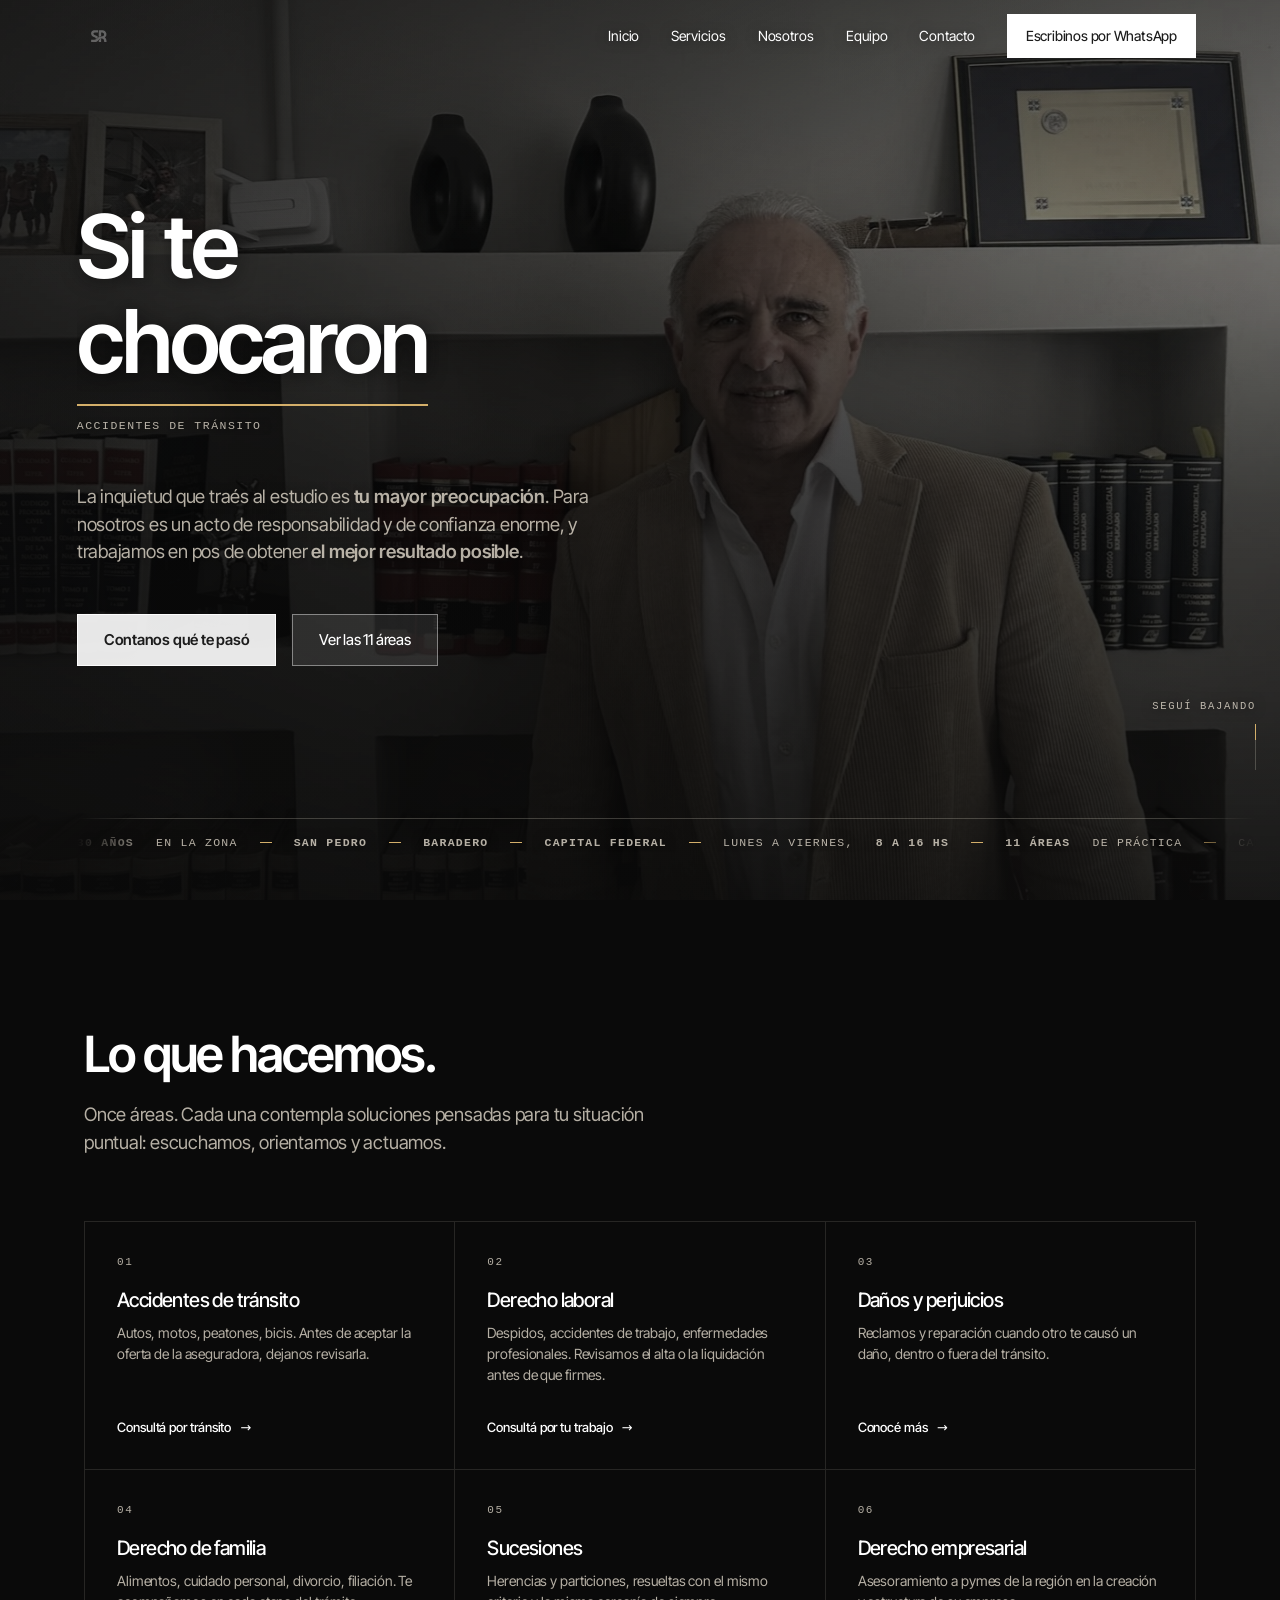
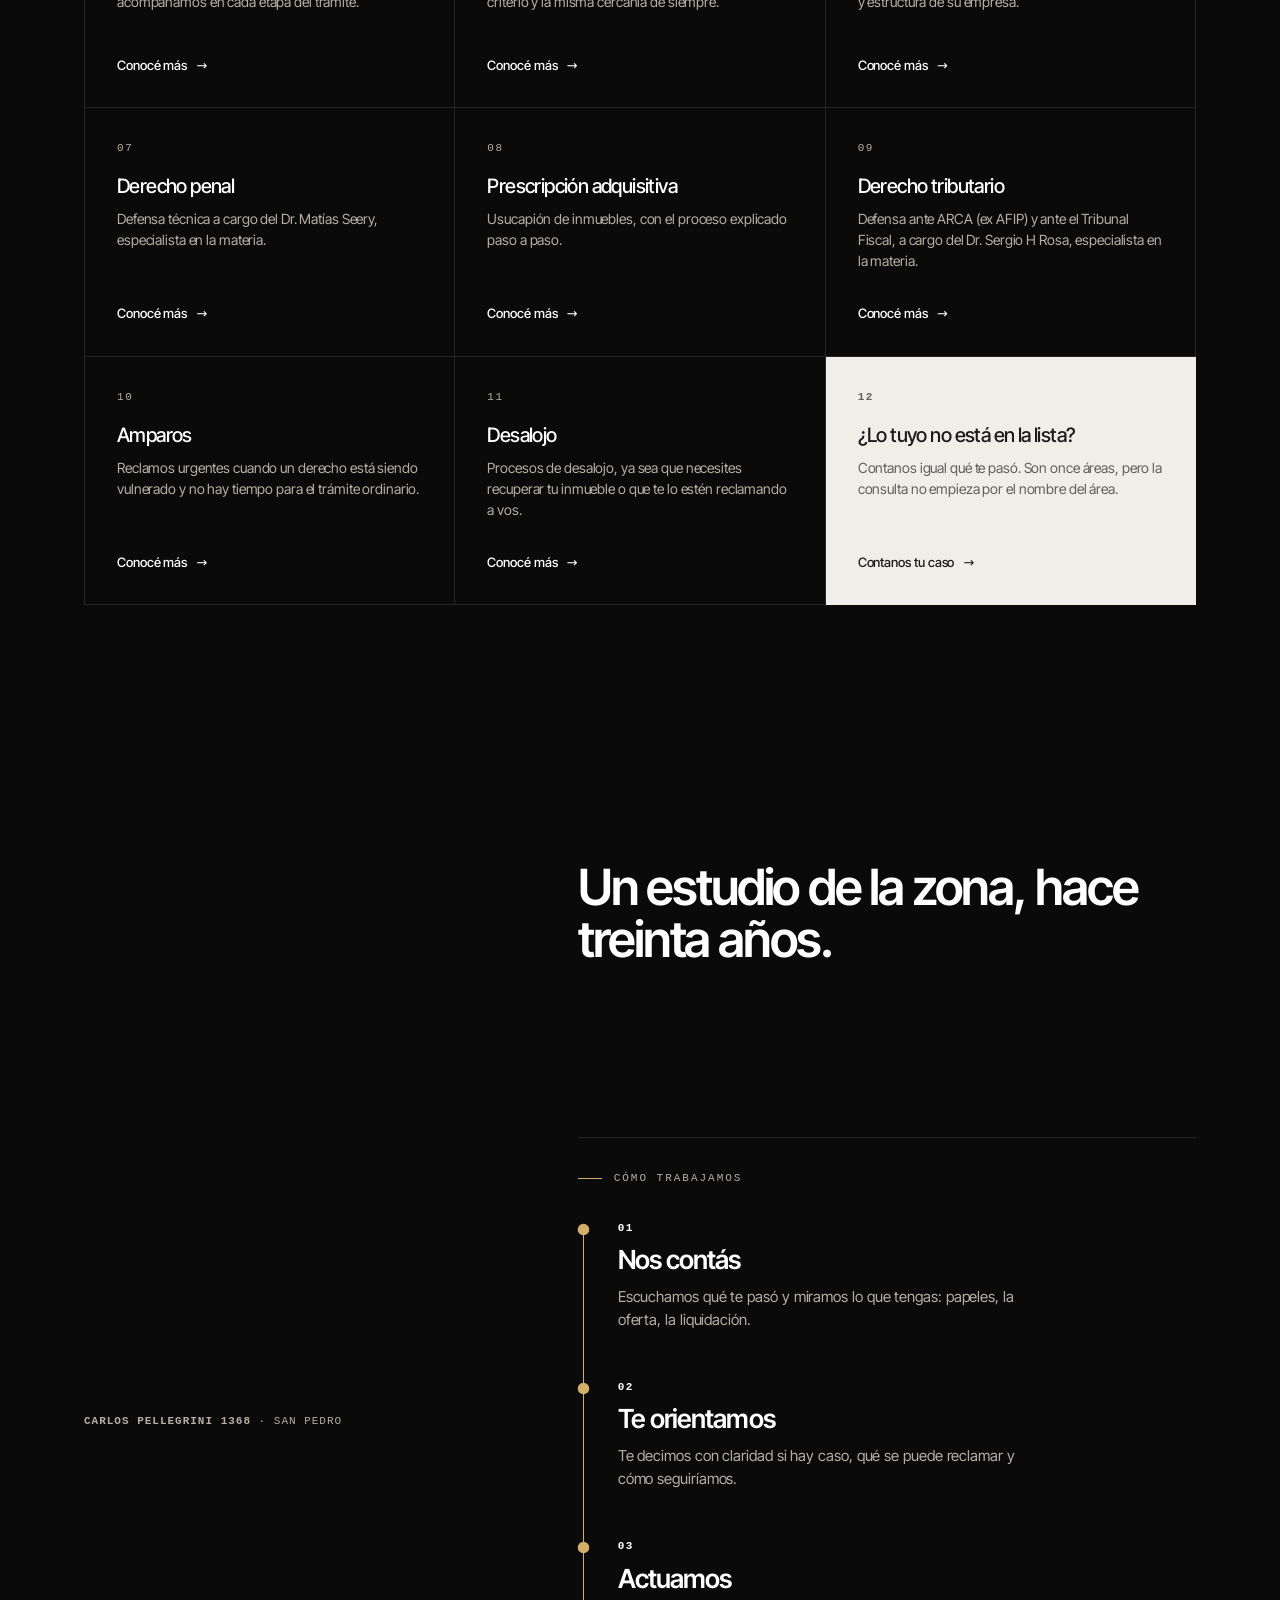
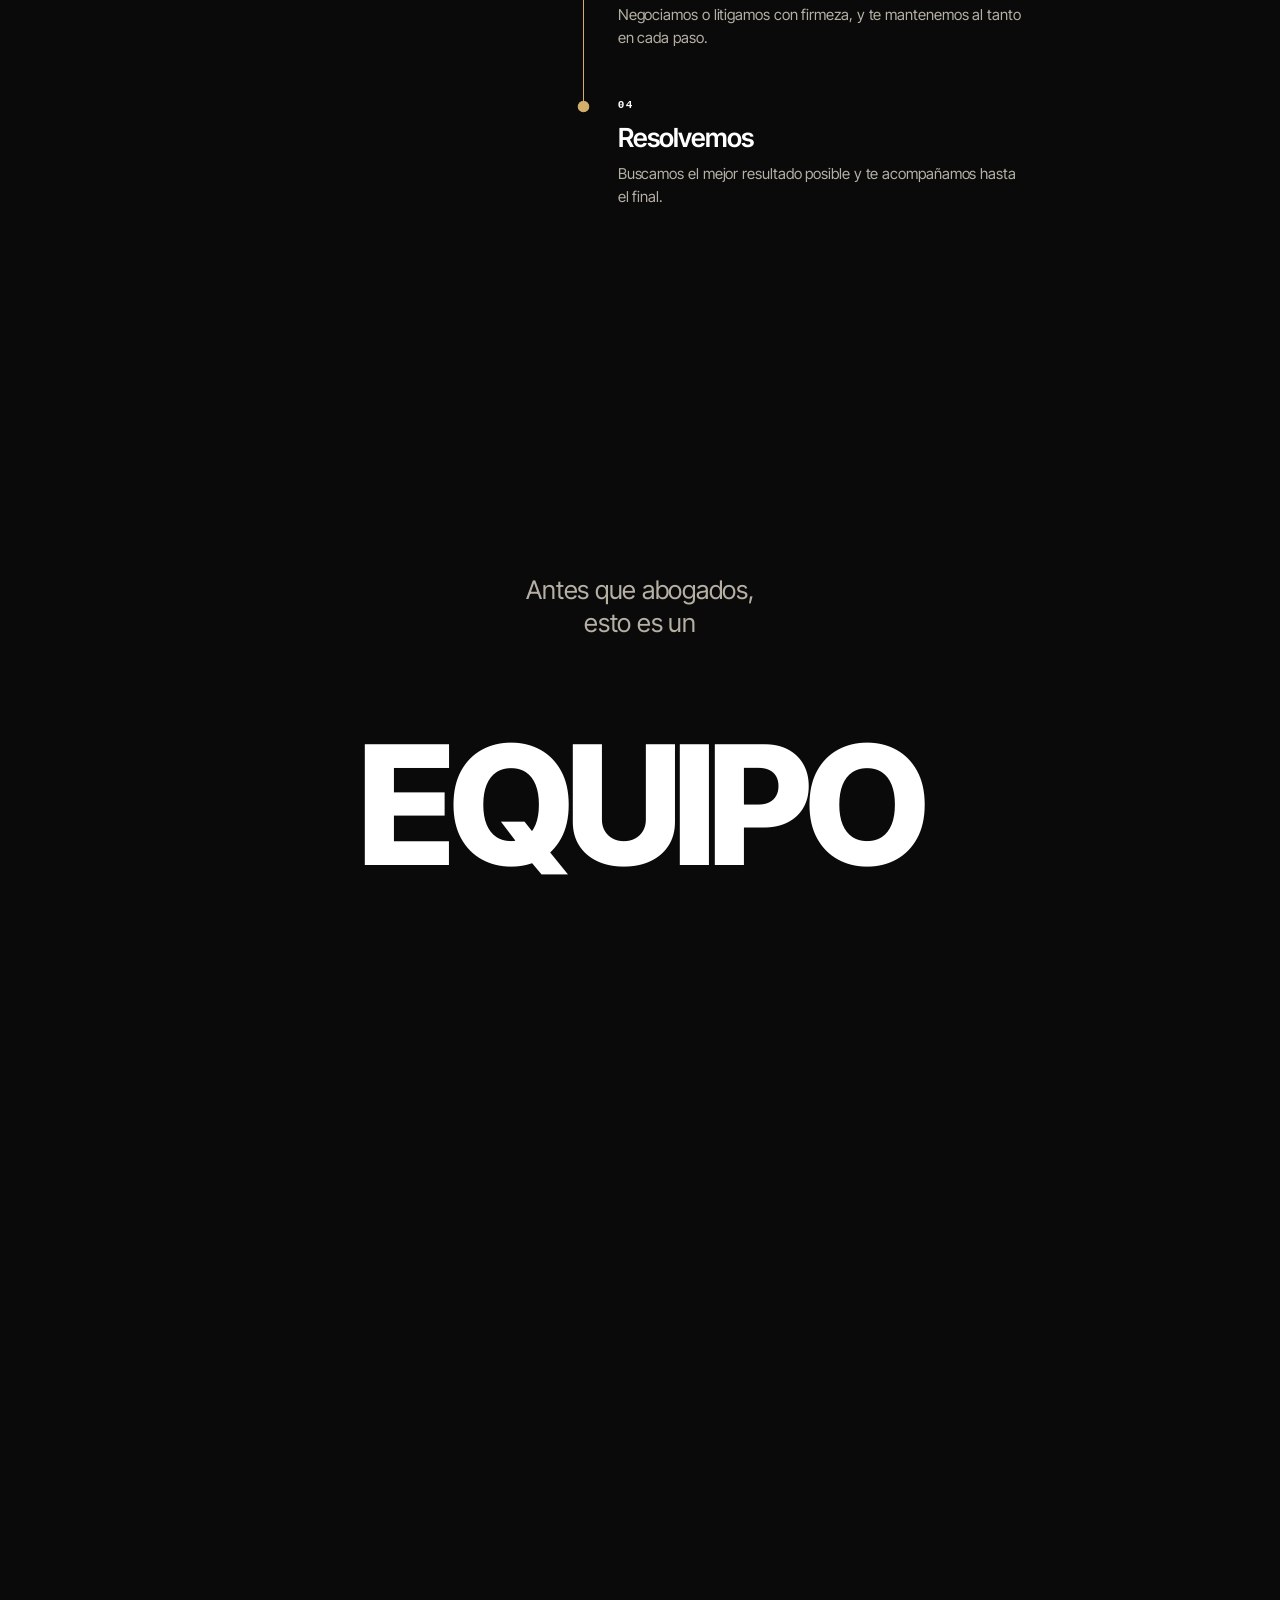
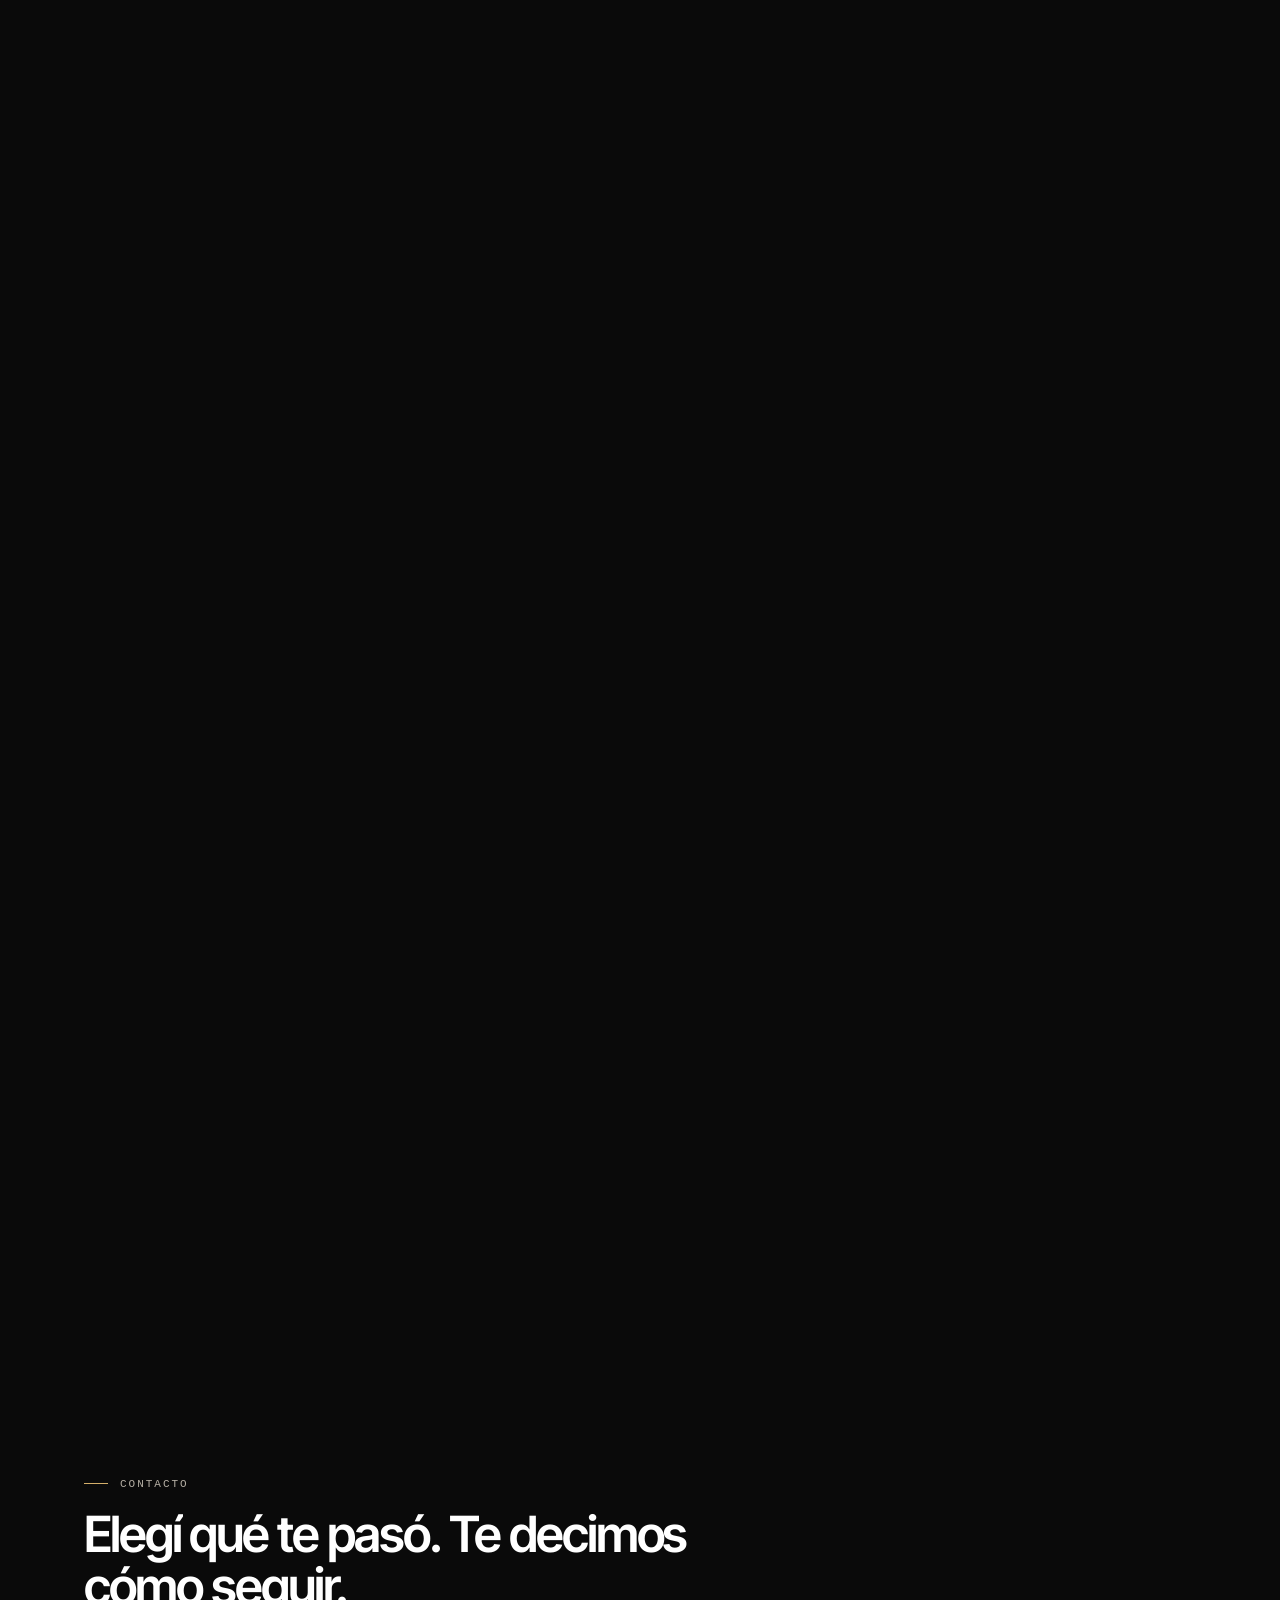
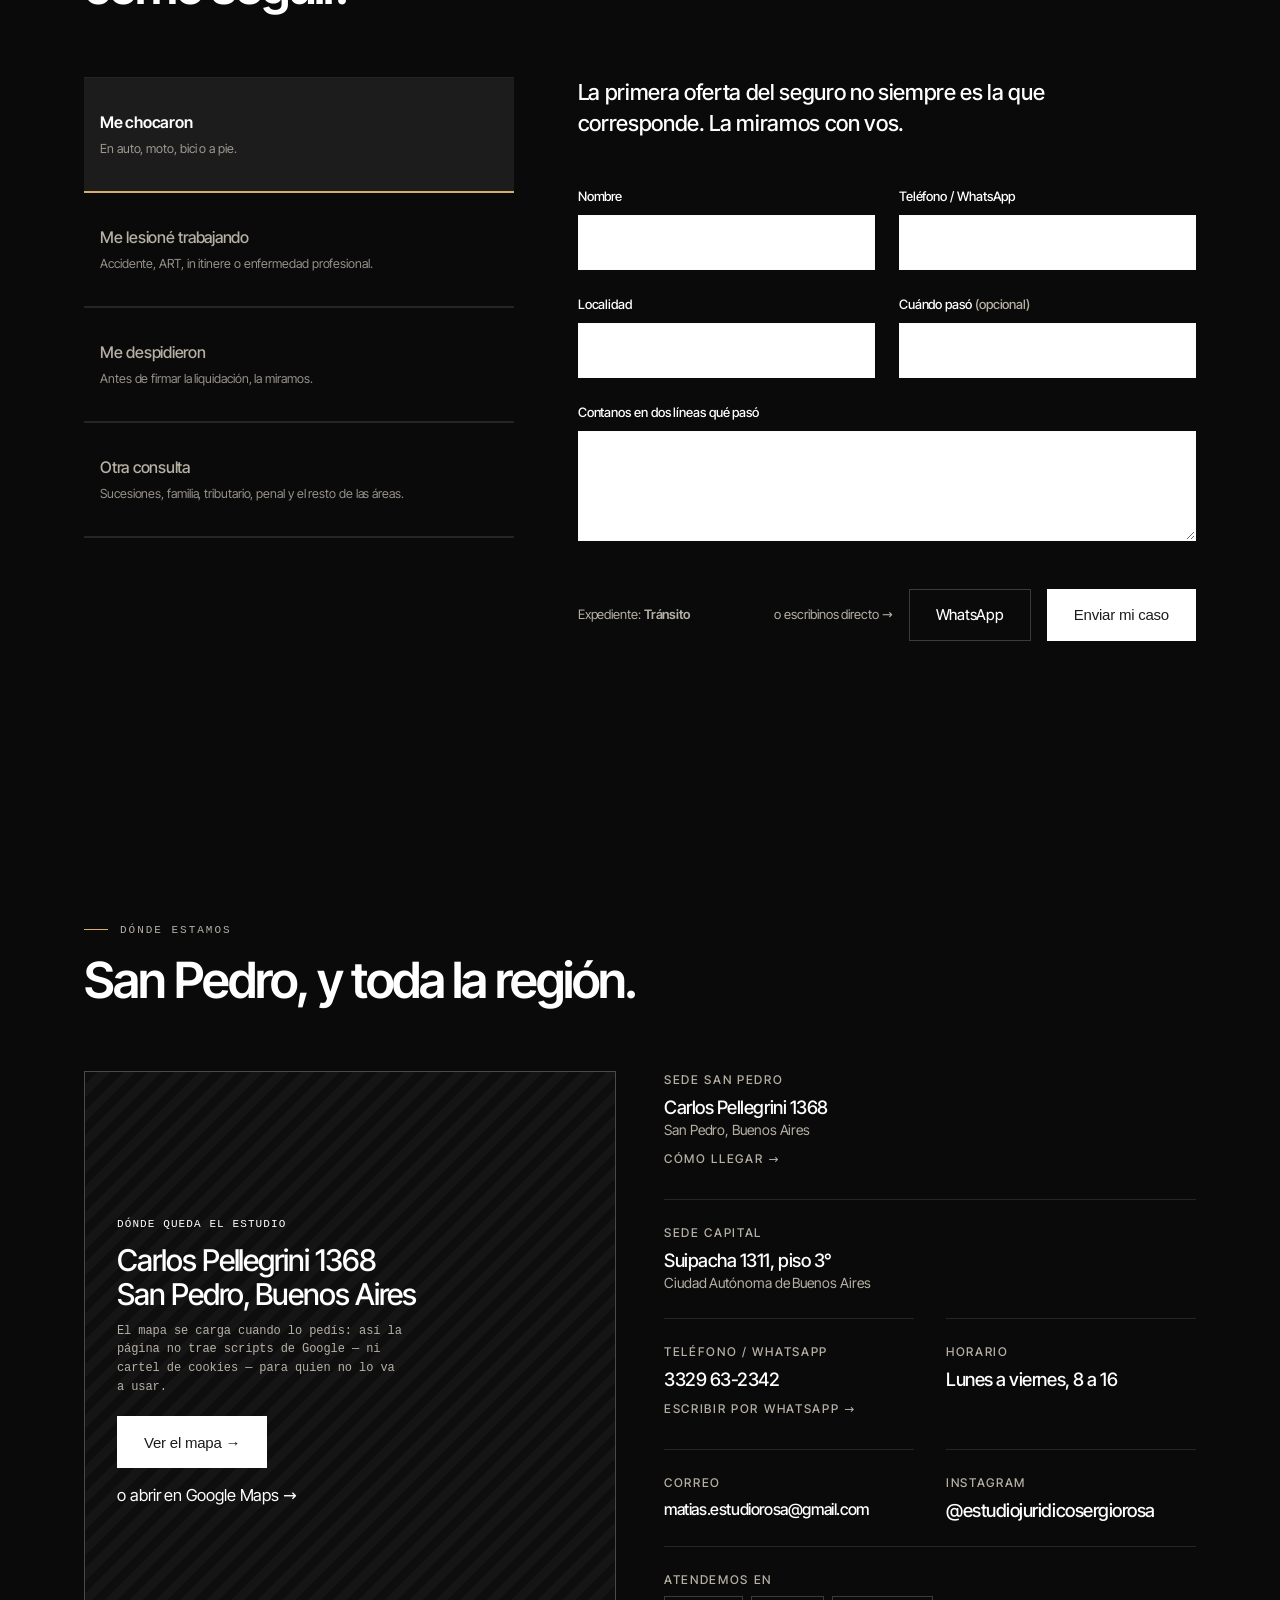
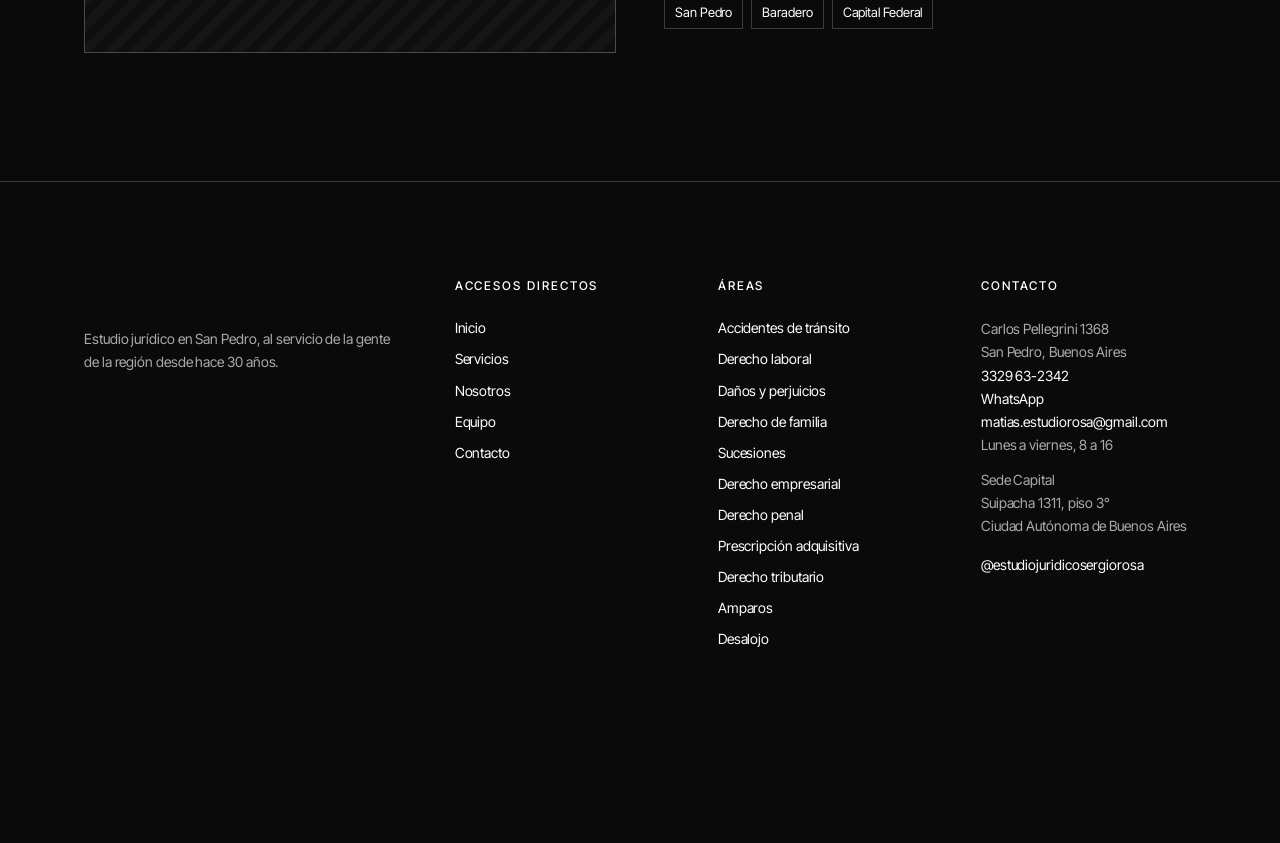
==== commit 54ff49f6: "Se oculta el bloque de resenas antes de publicar La ficha de Google sigue con cero resenas, asi que " ====
--- a/index.html
+++ b/index.html
@@ -2054,7 +2054,16 @@
        ANTES DE PUBLICAR, una de dos: o hay reseñas reales y se cargan, o este
        bloque se borra entero. Publicarlo así muestra tarjetas de relleno en
        una web de un estudio jurídico, que es peor que no tener la sección. -->
-  <section class="sec sec--dark" id="resenas">
+  <!-- 🔴 19-08 · VUELVE EL display:none, PORQUE LA WEB SE PUBLICA.
+       El bloque se había destapado el 08-08 "para ver la maqueta", con la
+       advertencia escrita arriba de qué hacer antes de publicarla. Este es ese
+       momento: la ficha de Google sigue con CERO reseñas, así que las nueve
+       tarjetas de abajo son huecos con el texto "Acá va el texto de la reseña"
+       a la vista. Publicar eso en la web de un estudio jurídico es peor que no
+       tener la sección.
+       Se saca esta línea el día que haya reseñas reales cargadas. El markup y
+       el orden de la página quedan intactos: es una sola declaración. -->
+  <section class="sec sec--dark" id="resenas" style="display:none">
     <div class="env">
       <p class="kick" data-anim><br></p>
       <h2 data-anim style="margin-top:16px;max-width:24ch">Esto opinan las personas que ya confiaron en nosotros</h2>
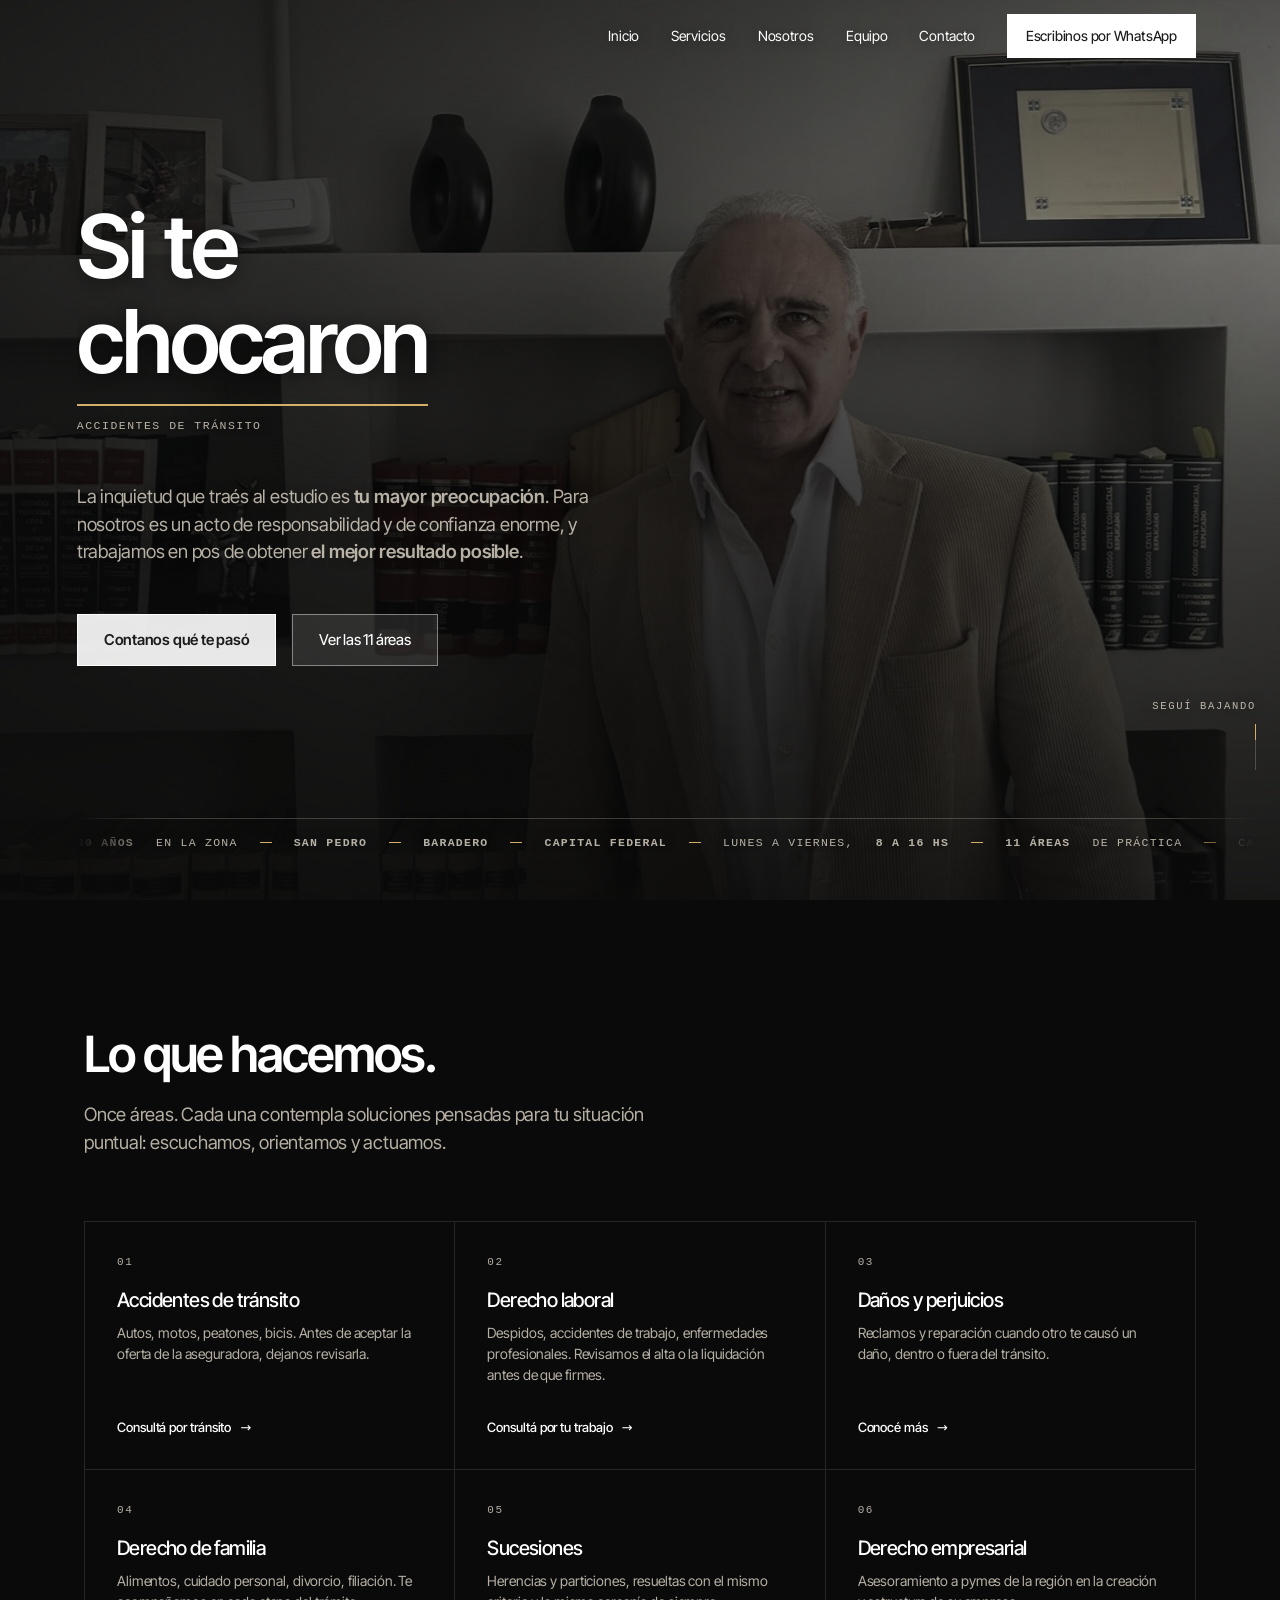
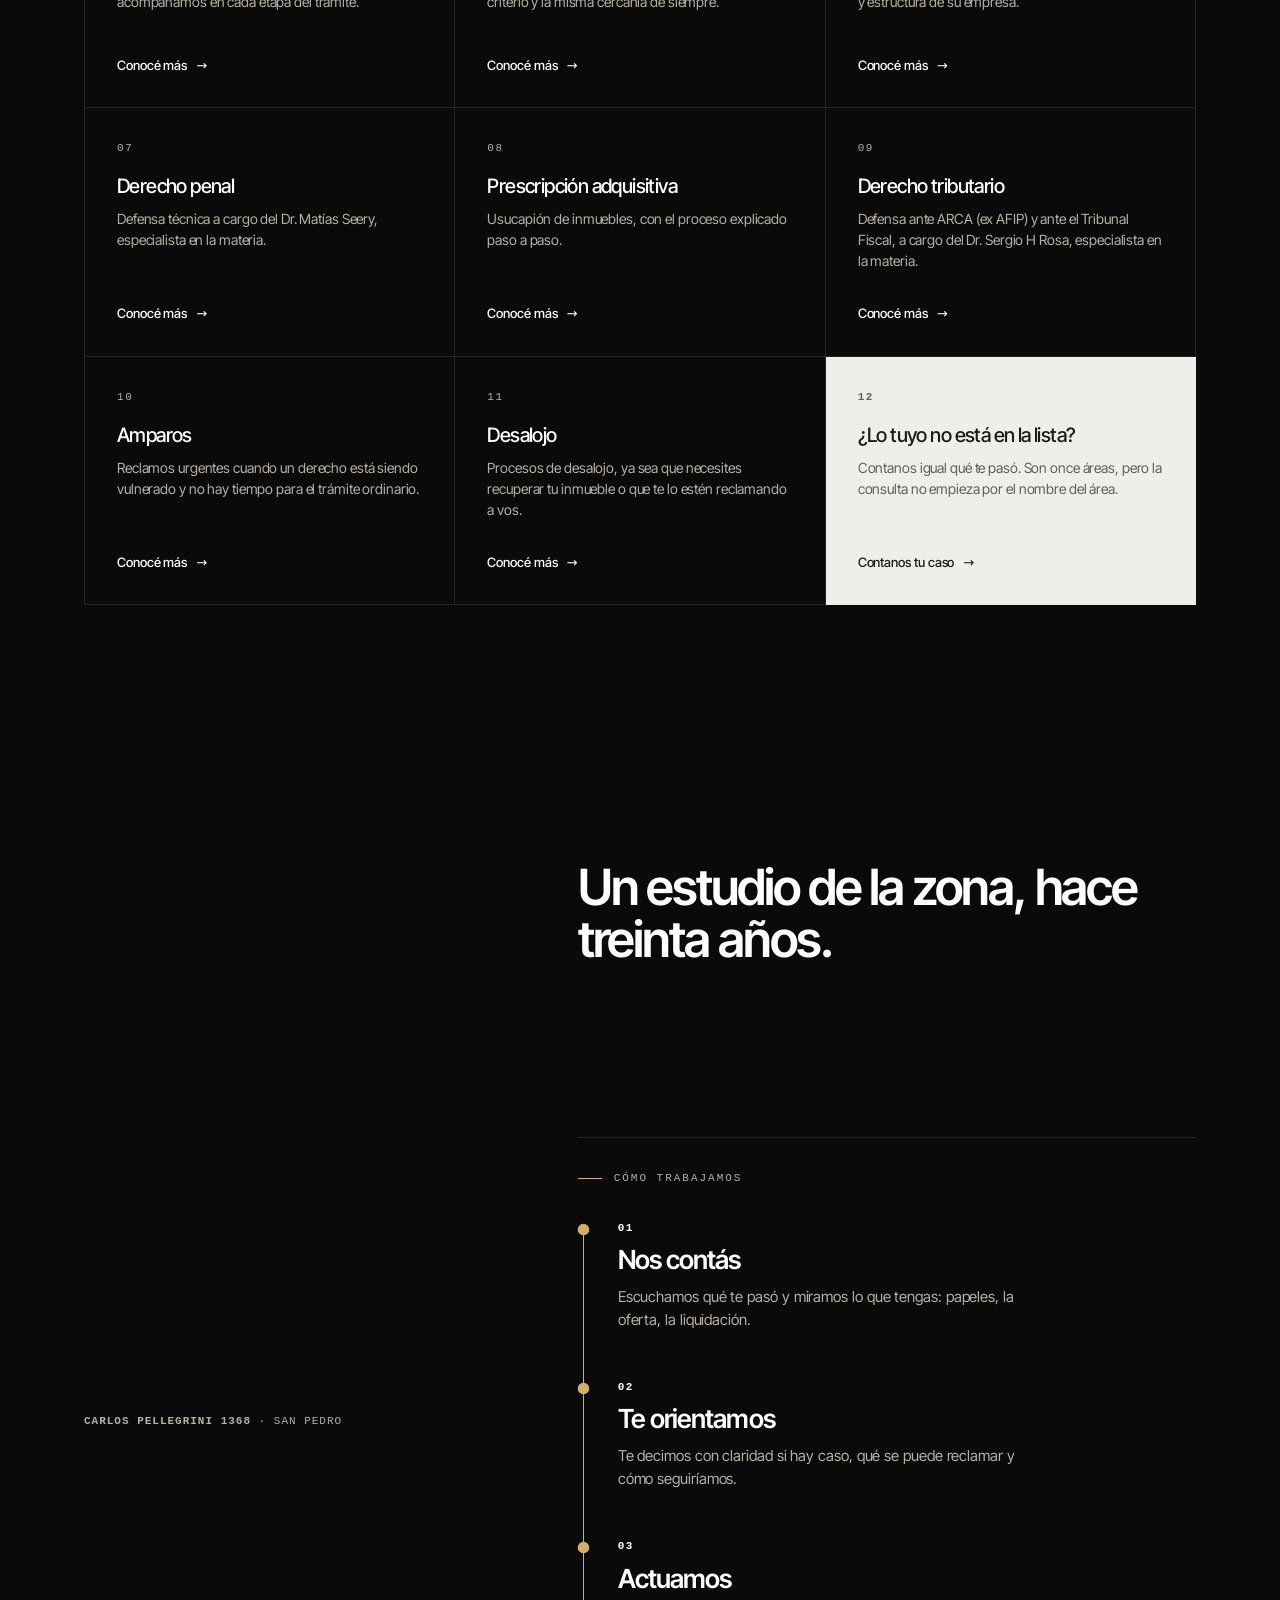
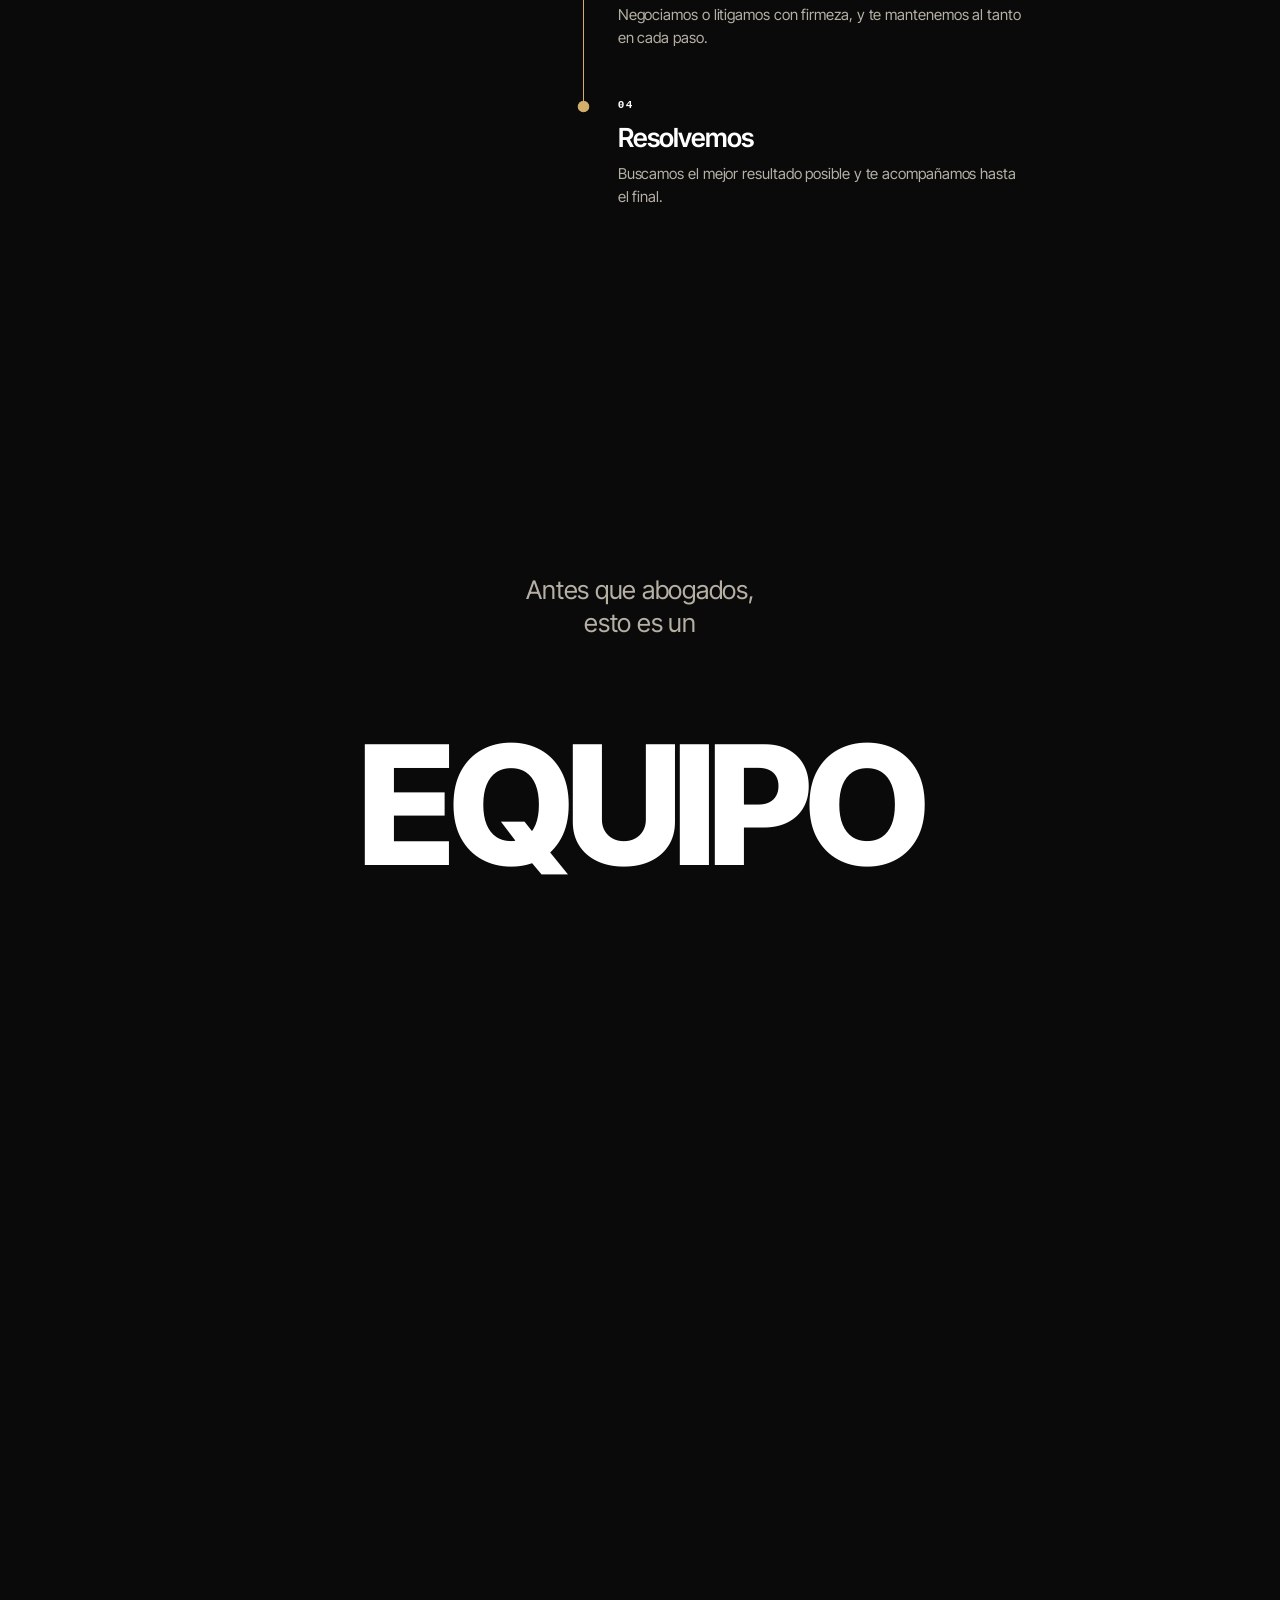
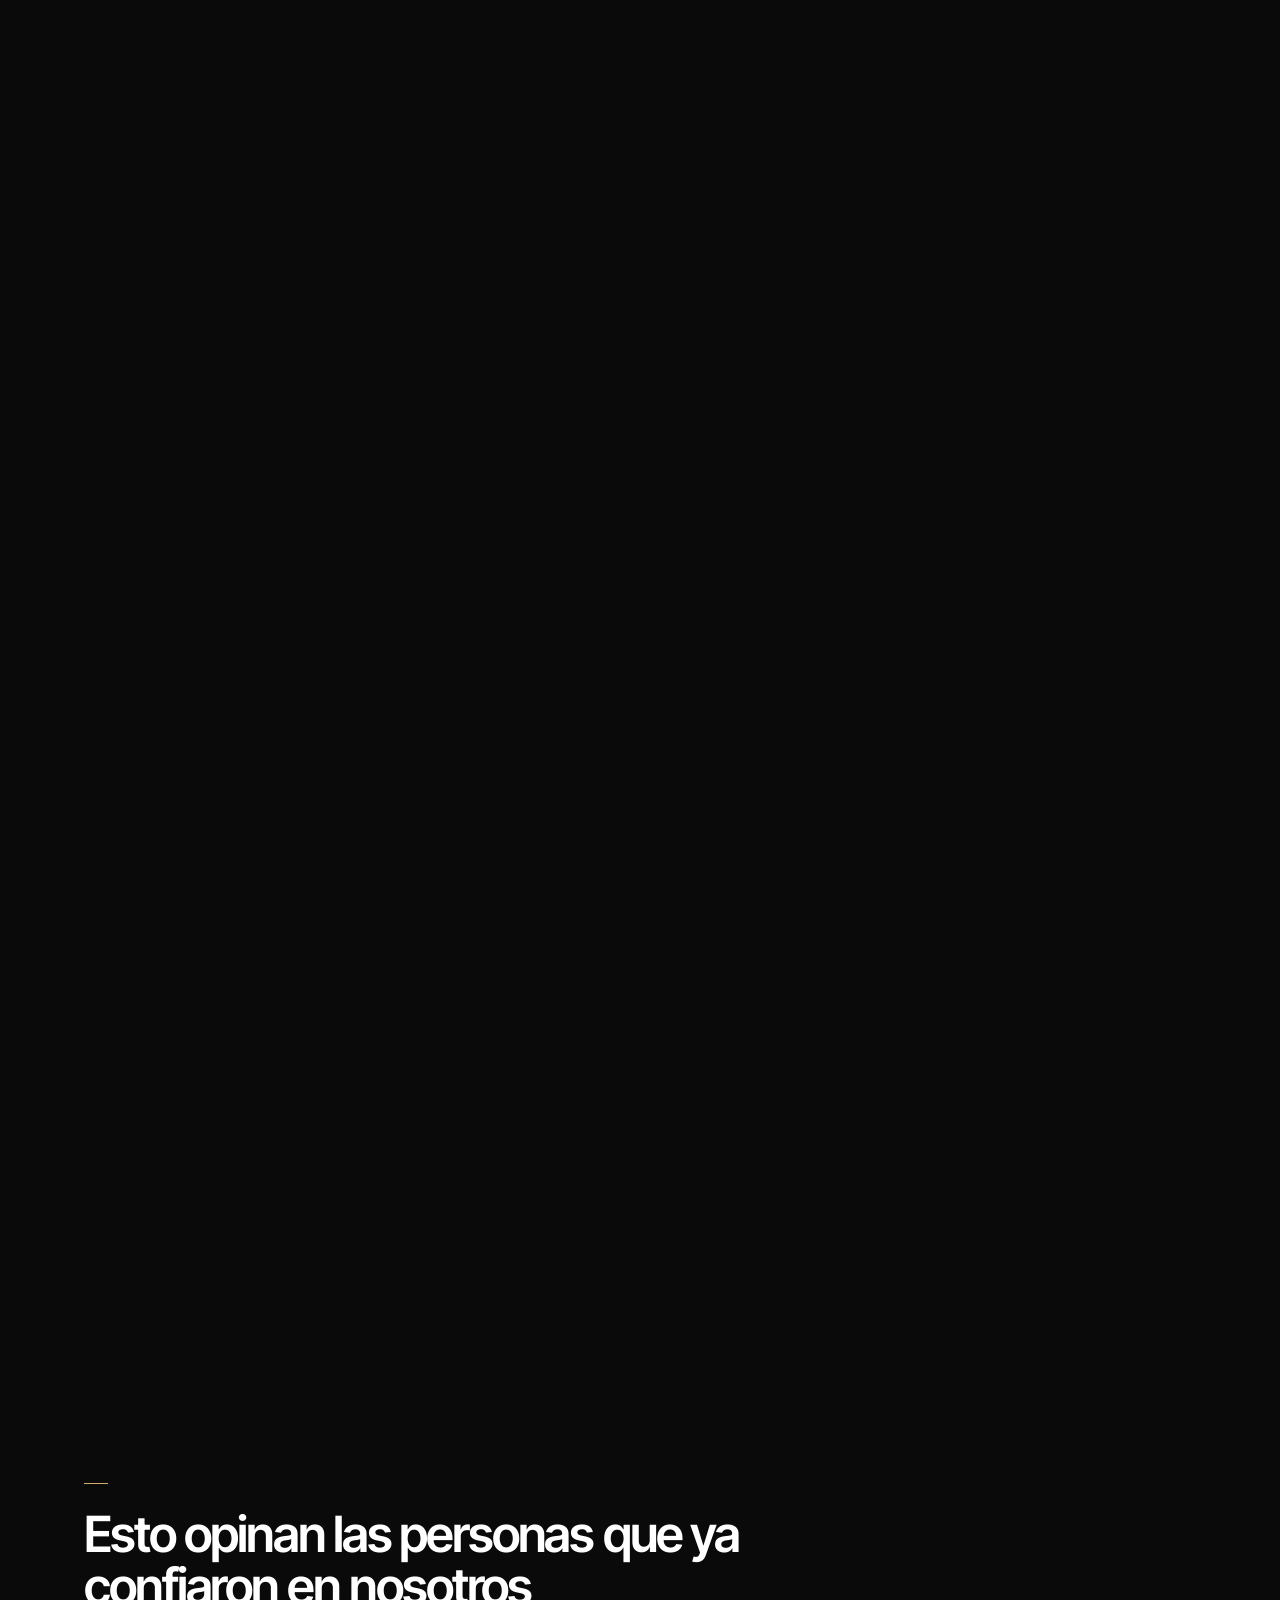
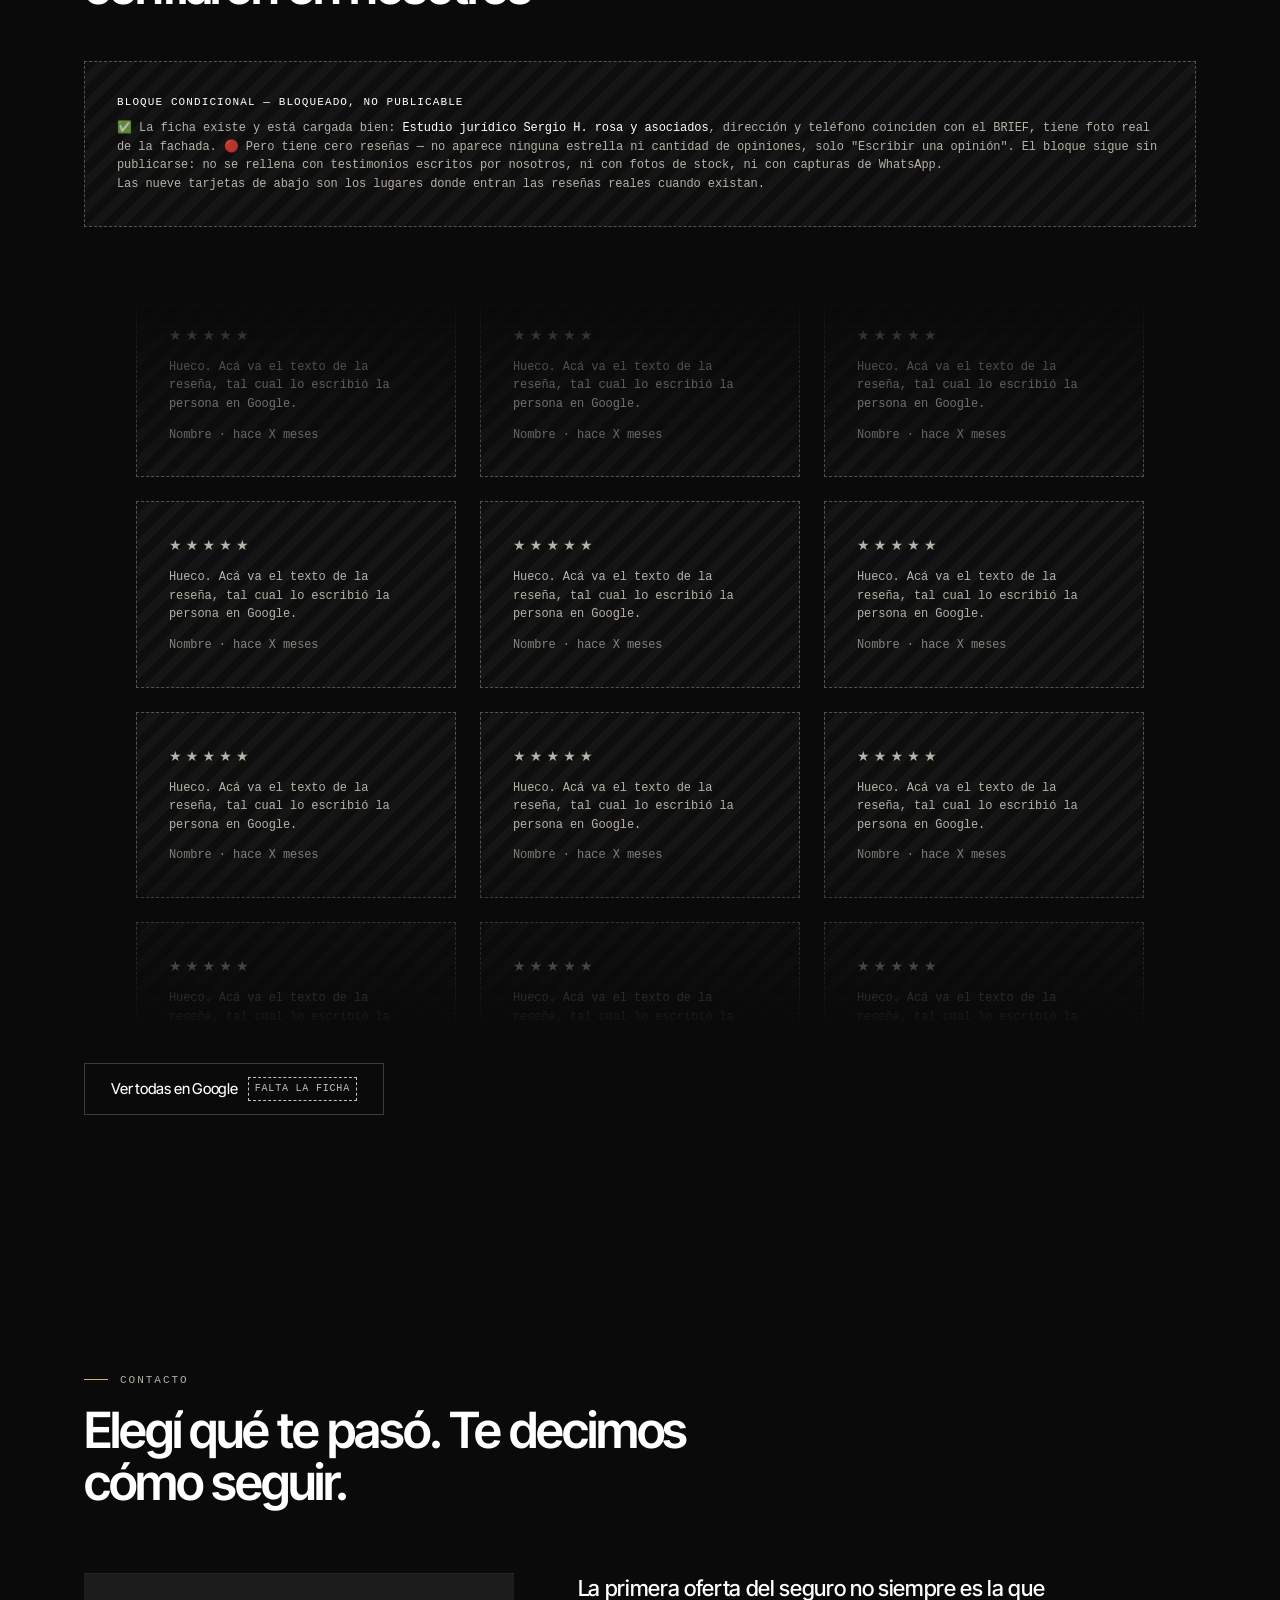
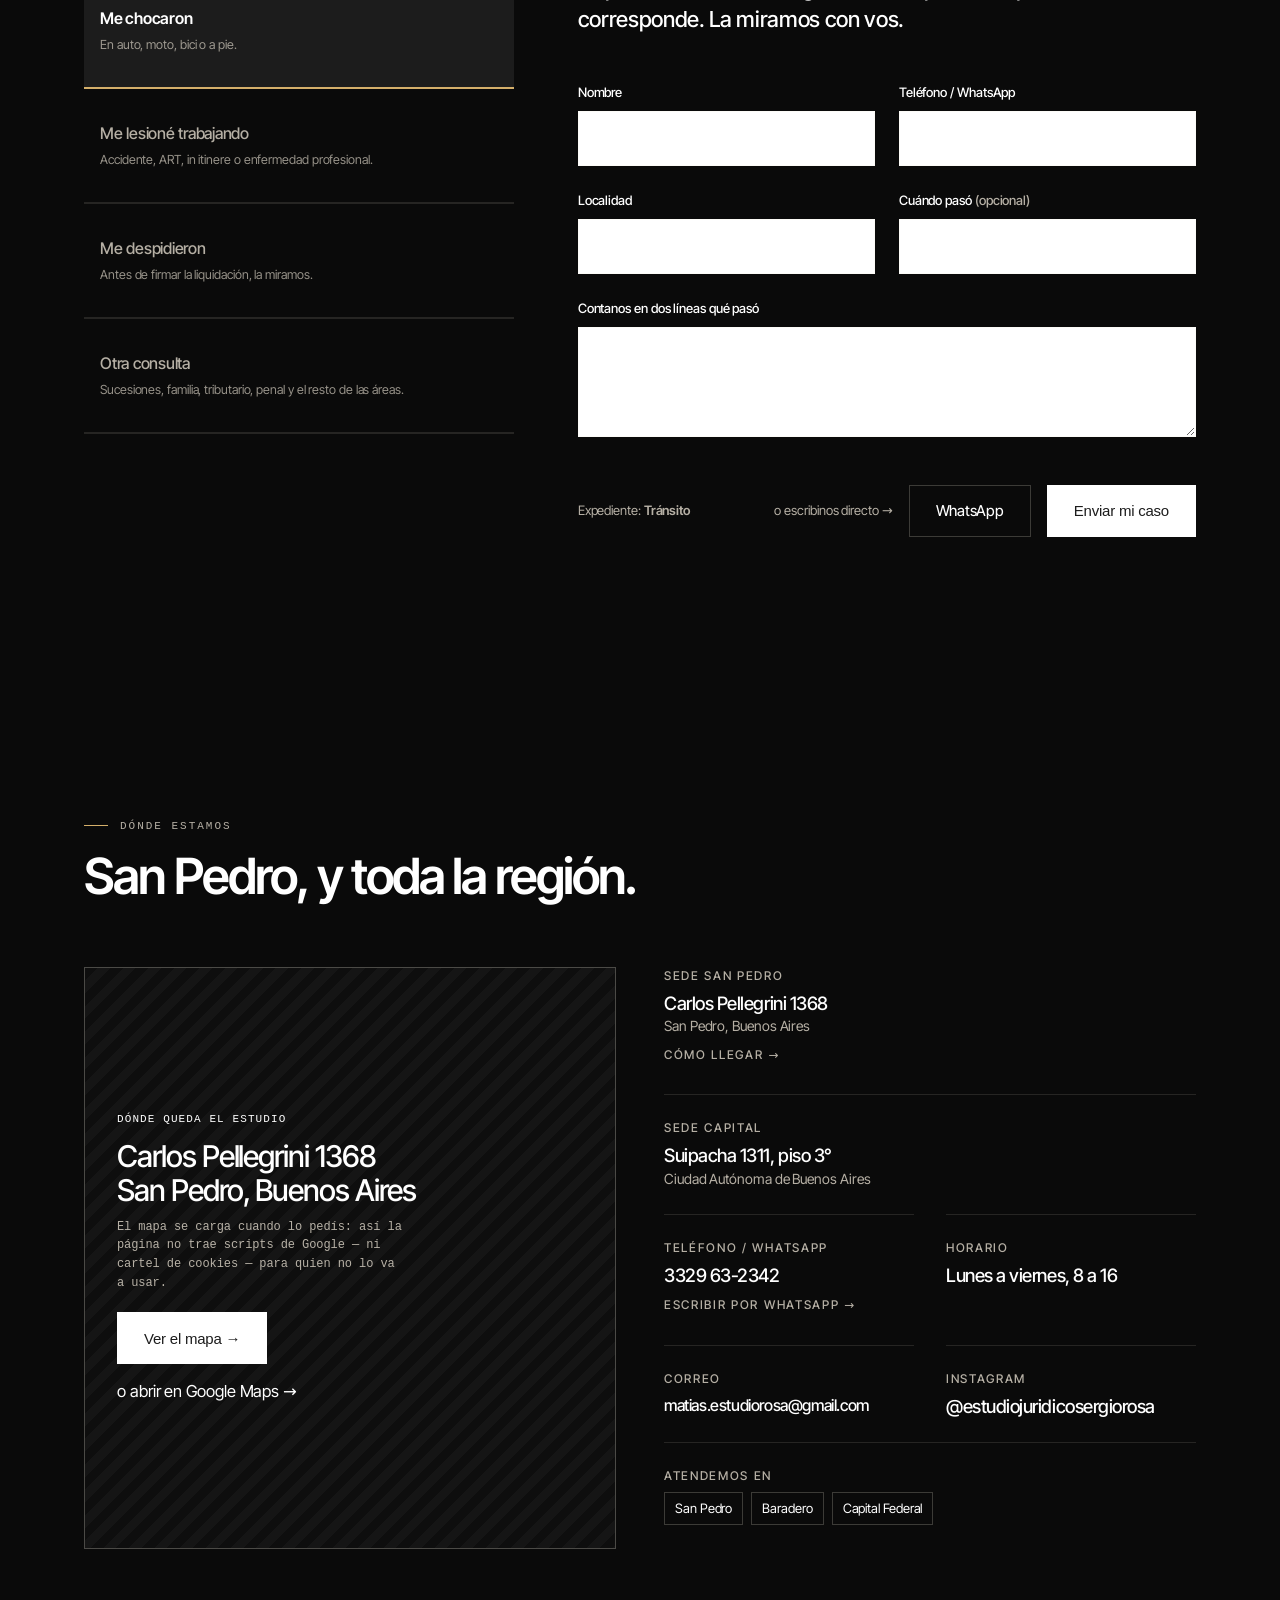
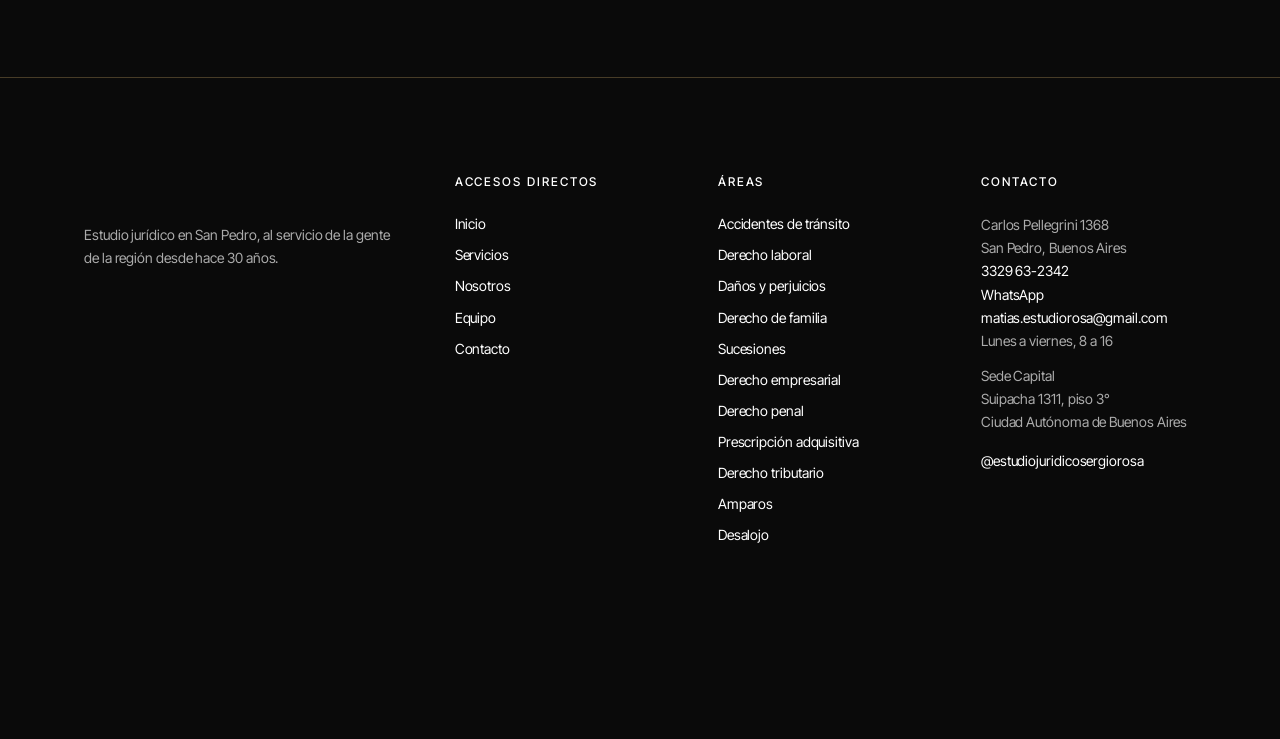
==== commit 3afcf3ab: "Hero: 'usurparon' en vez de 'desalojan', y vuelven a la vista las resenas Dos pedidos del usuario. E" ====
--- a/index.html
+++ b/index.html
@@ -1648,7 +1648,7 @@
            laboral primero. La palabra frena el scroll; el área evita que
            "negaron" o "intimaron" queden colgadas sin sujeto. -->
       <div class="hero__meta" aria-hidden="true" data-anim
-           data-rota="chocaron::Accidentes de tránsito|echaron::Despidos y liquidaciones|lesionaste::Accidentes de trabajo y ART|perjudicaron::Daños y perjuicios|separaste::Derecho de familia|quedó una sucesión::Sucesiones|incumplieron::Derecho empresarial|imputaron::Derecho penal|falta la escritura::Prescripción adquisitiva|intimaron::ARCA e impuestos|negaron::Amparos|desalojan::Desalojo">
+           data-rota="chocaron::Accidentes de tránsito|echaron::Despidos y liquidaciones|lesionaste::Accidentes de trabajo y ART|perjudicaron::Daños y perjuicios|separaste::Derecho de familia|quedó una sucesión::Sucesiones|incumplieron::Derecho empresarial|imputaron::Derecho penal|falta la escritura::Prescripción adquisitiva|intimaron::ARCA e impuestos|negaron::Amparos|usurparon::Desalojo">
         <b class="hero__prog"></b>
         <span class="hero__area"><span class="hero__areavia"><span>Accidentes de tránsito</span></span></span>
       </div>
@@ -2054,16 +2054,16 @@
        ANTES DE PUBLICAR, una de dos: o hay reseñas reales y se cargan, o este
        bloque se borra entero. Publicarlo así muestra tarjetas de relleno en
        una web de un estudio jurídico, que es peor que no tener la sección. -->
-  <!-- 🔴 19-08 · VUELVE EL display:none, PORQUE LA WEB SE PUBLICA.
-       El bloque se había destapado el 08-08 "para ver la maqueta", con la
-       advertencia escrita arriba de qué hacer antes de publicarla. Este es ese
-       momento: la ficha de Google sigue con CERO reseñas, así que las nueve
-       tarjetas de abajo son huecos con el texto "Acá va el texto de la reseña"
-       a la vista. Publicar eso en la web de un estudio jurídico es peor que no
-       tener la sección.
-       Se saca esta línea el día que haya reseñas reales cargadas. El markup y
-       el orden de la página quedan intactos: es una sola declaración. -->
-  <section class="sec sec--dark" id="resenas" style="display:none">
+  <!-- 🔴 19-08 · EL BLOQUE VUELVE A ESTAR A LA VISTA, A PEDIDO DEL USUARIO.
+       A la mañana se le había repuesto el display:none antes de publicar, por
+       lo que dice la nota de acá arriba. El usuario pidió destaparlo igual:
+       "es para mostrar nomás". Queda dicho, entonces, y no se vuelve sobre el
+       tema: las nueve tarjetas de abajo siguen siendo HUECOS con el texto
+       "Acá va el texto de la reseña" y "Nombre · hace X meses" a la vista,
+       porque la ficha de Google existe pero tiene CERO reseñas.
+       ⚠️ Esta sección no puede quedar así el día que la web sea la de verdad
+       para el público: o se cargan reseñas reales, o el bloque se borra. -->
+  <section class="sec sec--dark" id="resenas">
     <div class="env">
       <p class="kick" data-anim><br></p>
       <h2 data-anim style="margin-top:16px;max-width:24ch">Esto opinan las personas que ya confiaron en nosotros</h2>
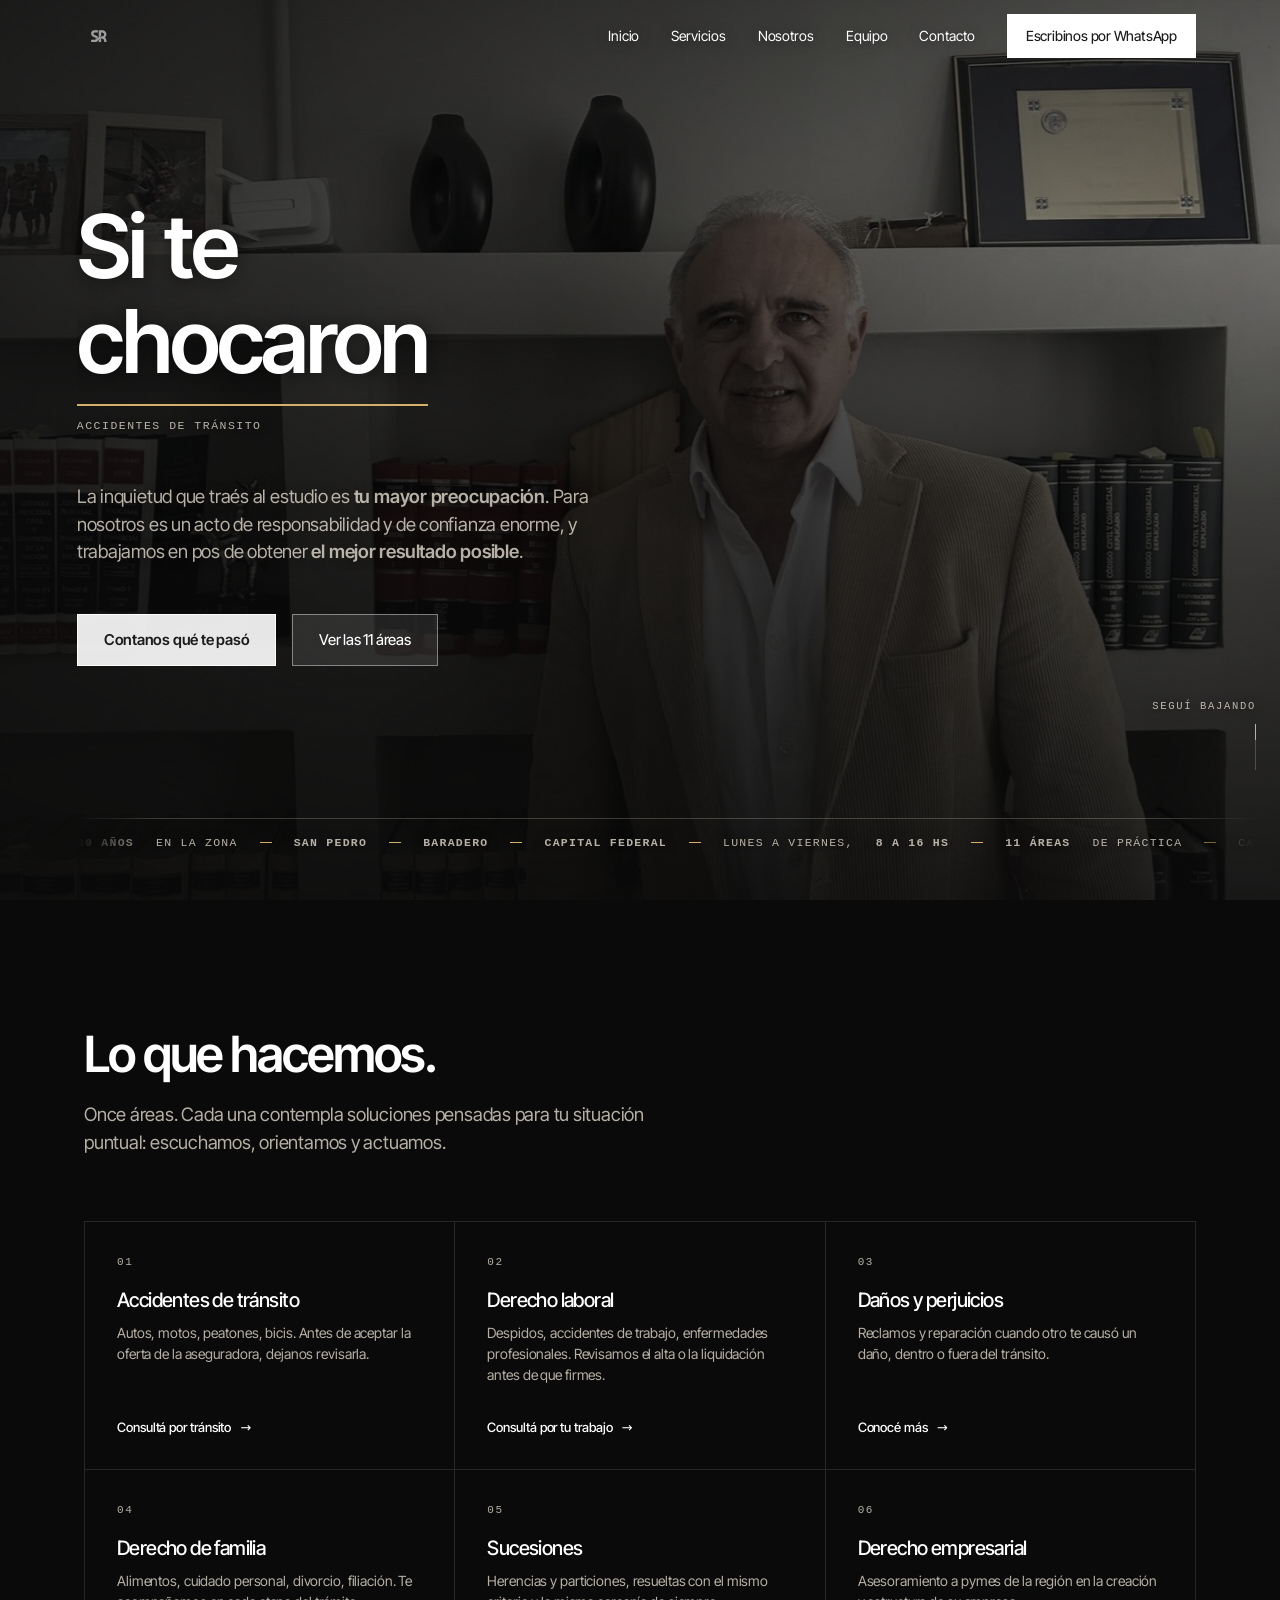
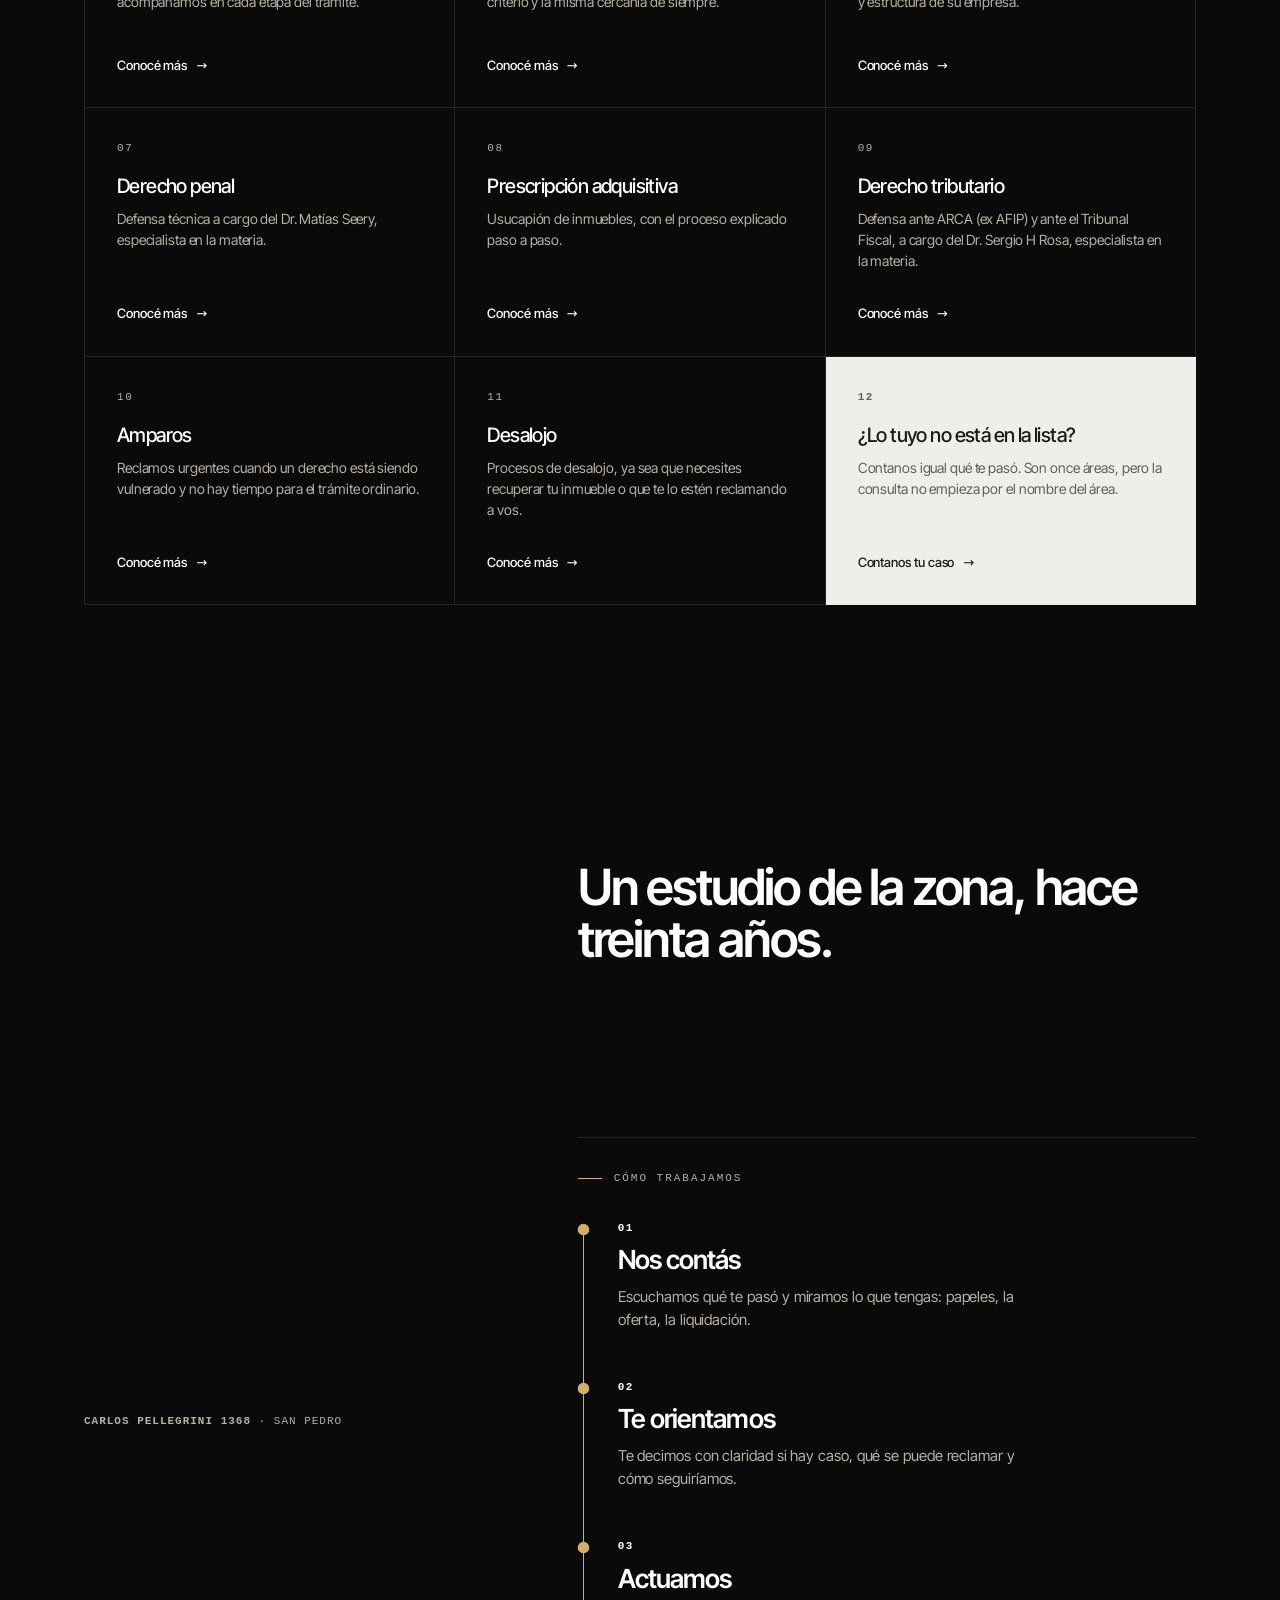
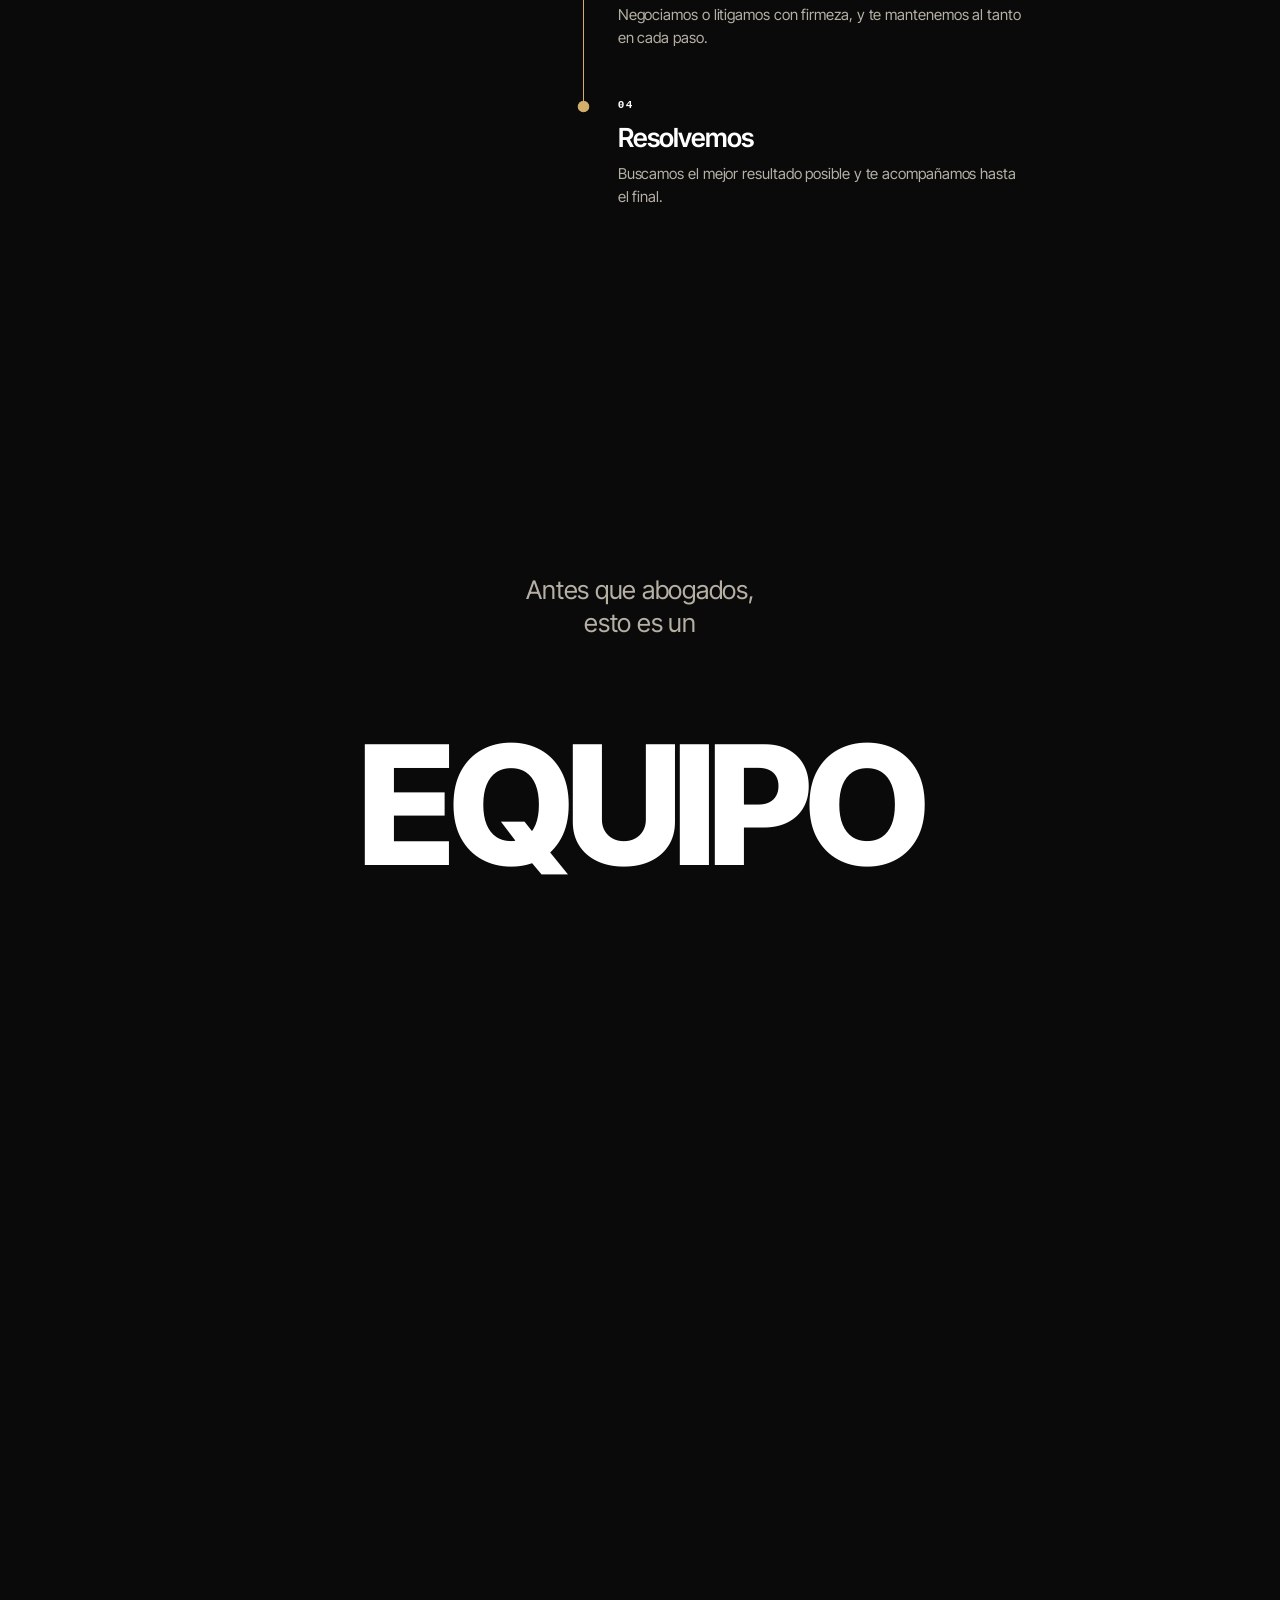
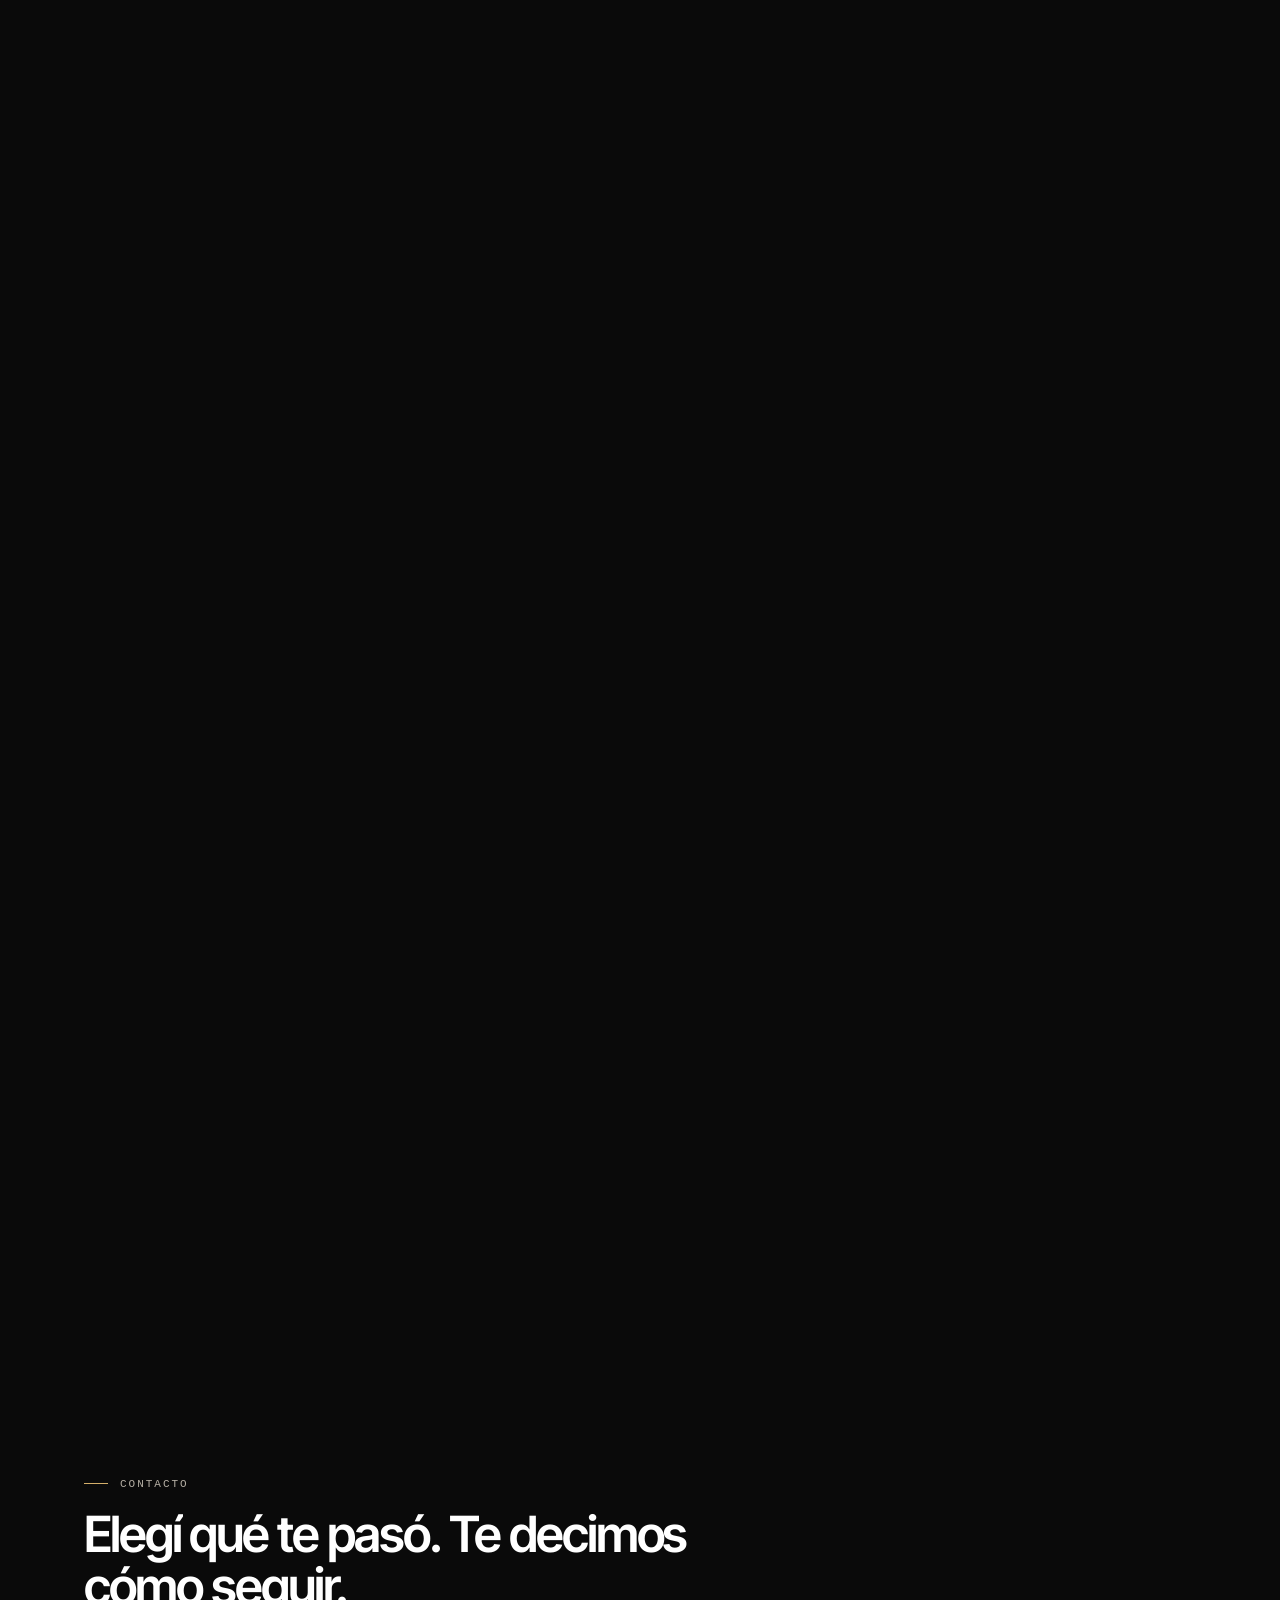
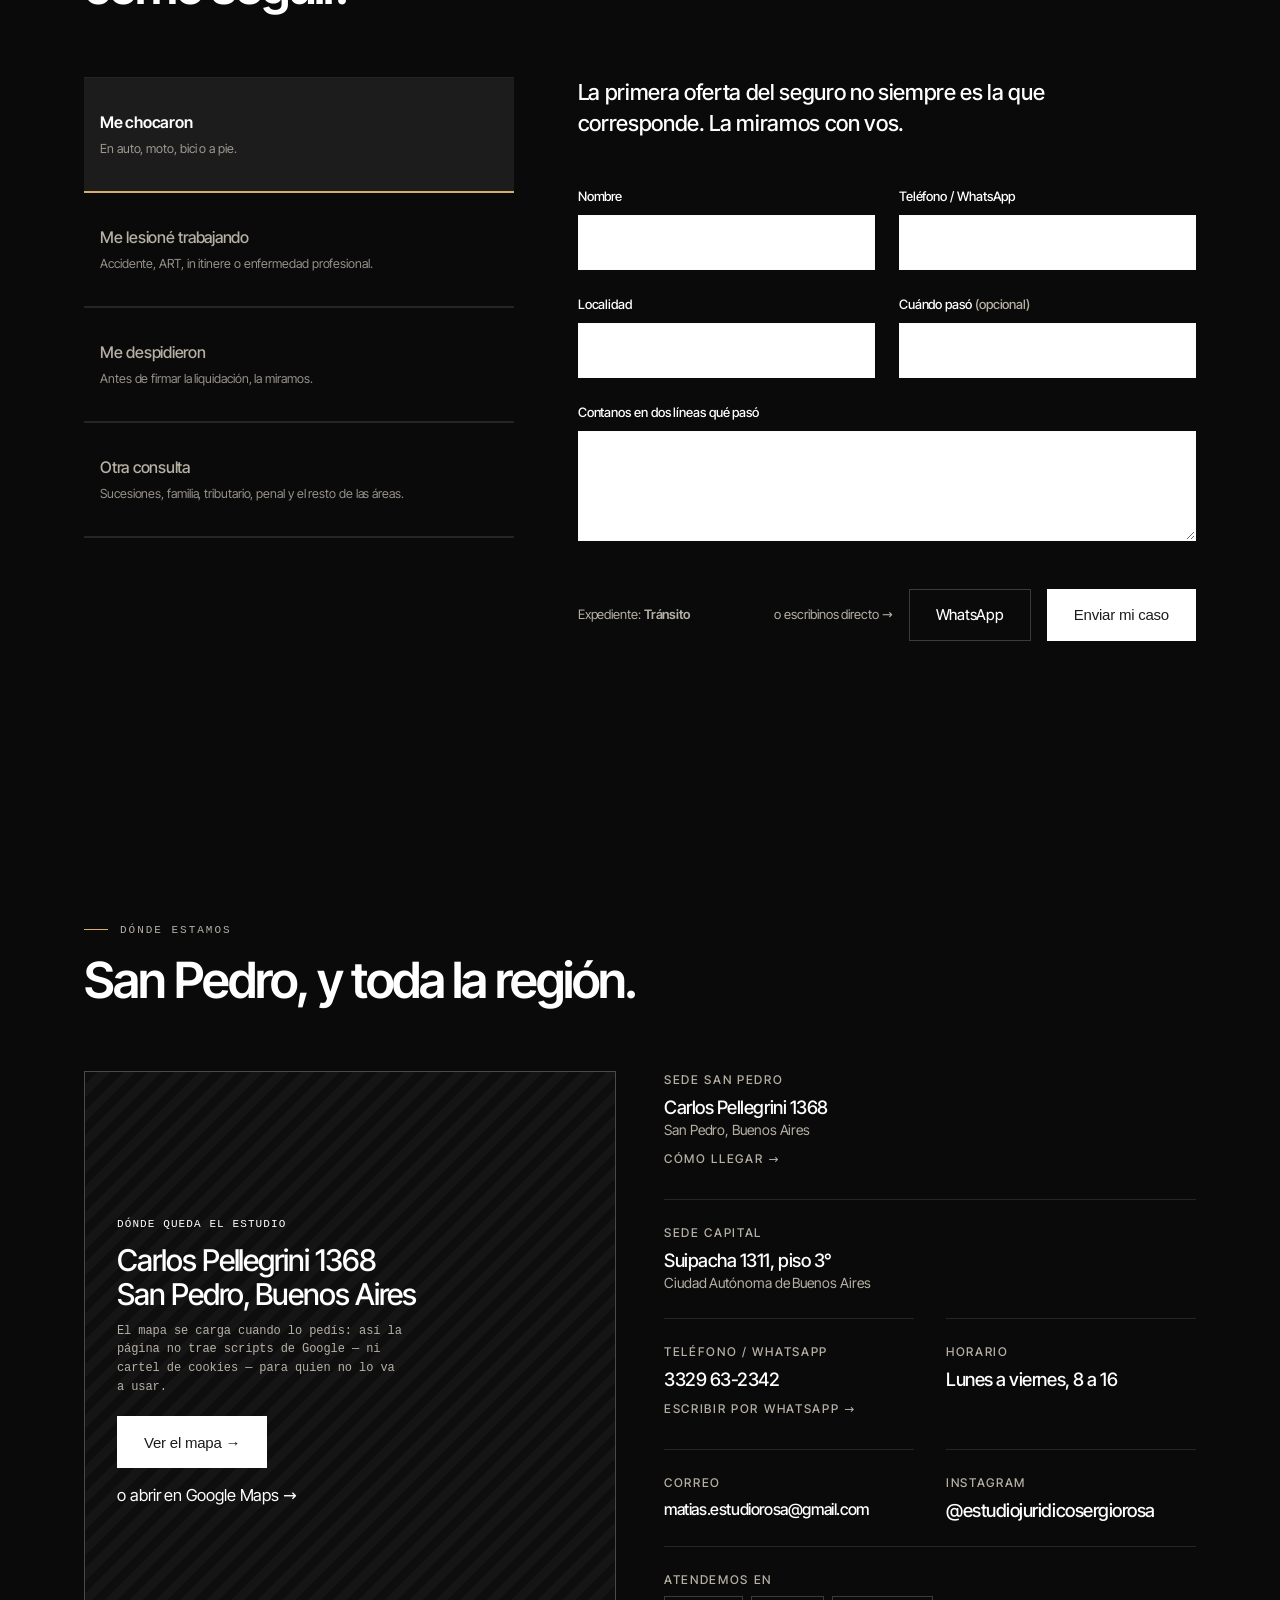
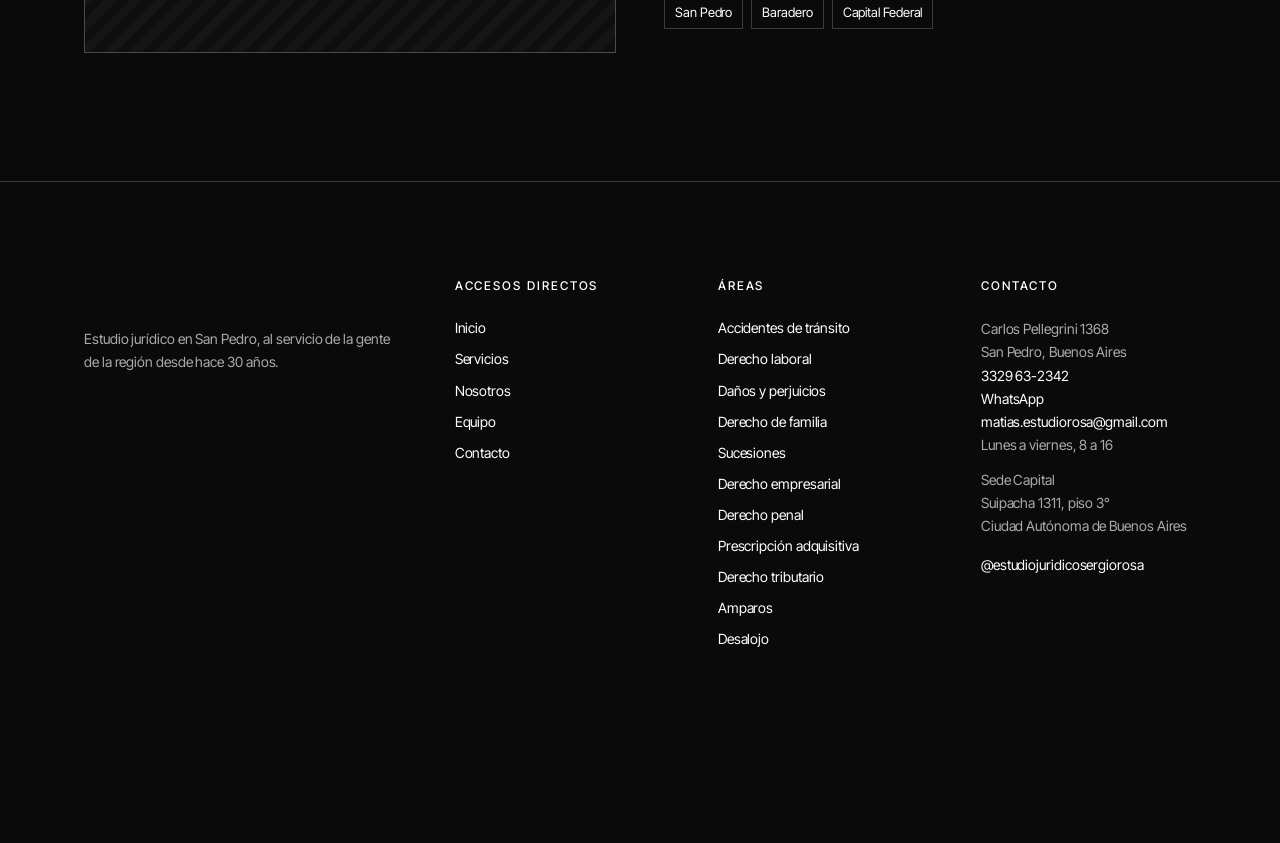
==== commit 67ed477b: "Se vuelve a tapar el bloque de resenas: la web pasa a ser la publica El destape del 19-08 fue "para " ====
--- a/index.html
+++ b/index.html
@@ -10,1576 +10,9 @@
      inter.b64 e intertight.b64 (06-08 y 09-08). Cero CDN, igual que carrusel-base.html
      — BRIEF §A. Subset "latin" de Google Fonts, variable 400-900: cubre español
      (incluye Latin-1 Supplement, o sea tildes, ñ, ¿¡) sin cargar cirílico ni griego. -->
-<style>
-@font-face{
-  font-family:'Inter';
-  src:url([data-uri]) format('woff2');
-  font-weight:400 900;
-  font-display:swap;
-}
-@font-face{
-  font-family:'Inter Tight';
-  src:url([data-uri]) format('woff2');
-  font-weight:400 900;
-  font-display:swap;
-}
-</style>
-
-<style>
-:root{
-  /* PRIMITIVAS — los cuatro del manual, más el hueso.
-     🔴 El hueso NO está en el manual de marca: es un color nuevo, pedido el
-     06-08 porque el blanco puro resultaba duro. Es un neutro tibio, o sea que
-     no rompe el "predominio de neutros", pero es una decisión de marca y la
-     valida Sergio antes de publicar. Está tirado al mismo hue que el dorado
-     (~40°) con saturación bajísima, así que lee emparentado y no amarillo. */
-  --blanco:#FFFFFF;
-  --hueso:#F0EEE9;
-  --grafito:#1C1C1C;
-  --onix:#0A0A0A;
-  --dorado:#D4AF6A;
-
-  /* ROLES — esto es lo que remapea .sec--dark. Todo lo que abajo use estos
-     tokens cambia de tema solo, sin una regla por selector. */
-  --fondo:var(--hueso);
-  --superficie:#F7F5F1;                 /* elevada: va hacia el blanco */
-  --texto:var(--grafito);
-  --linea:rgba(28,28,28,.14);
-  --linea-suave:rgba(28,28,28,.08);
-  --tenue:rgba(28,28,28,.68);           /* .62 -> .68: sobre hueso el .62 caía debajo de 4.5:1 */
-  /* el rayado de los huecos marcados, también como rol: se da vuelta con el tema */
-  --trama:repeating-linear-gradient(135deg,#FFFFFF,#FFFFFF 9px,#F7F5F1 9px,#F7F5F1 18px);
-  --trama-borde:rgba(28,28,28,.34);
-
-  --s1:8px; --s2:16px; --s3:24px; --s4:32px; --s5:48px;
-  --s6:64px; --s7:96px; --s8:128px;
-
-  /* La marca es Inter. Inter Tight es la misma familia con letras más angostas
-     y espaciado más cerrado: se pide primero y se cae a Inter si no está.
-     Embebida el 09-08, ya no debería caer a la variante ancha. */
-  --tipo:'Inter Tight','Inter',system-ui,-apple-system,'Segoe UI',Helvetica,Arial,sans-serif;
-  --ancho:1160px;
-  --ease:cubic-bezier(.22,.61,.24,1);
-  --mono:ui-monospace,SFMono-Regular,Menlo,Consolas,monospace;
-
-  /* --- las tres curvas del movimiento (2026-08-12) ---
-     Antes había una sola (--ease) y todo entraba igual: 16px y opacidad. Para
-     que la página se sienta viva bajando hacen falta tres gestos distintos y
-     no tres velocidades del mismo:
-       --salida  expo-out. Frena larguísimo al final. Es la de las entradas:
-                 el elemento llega rápido y se acomoda sin rebote. Ya estaba
-                 escrita a mano en cuatro lugares del archivo; ahora es token.
-       --resorte overshoot corto. Se pasa un 4% y vuelve. Va sólo en el
-                 desplazamiento, NUNCA en opacidad ni en blur: un fundido que
-                 se pasa de 1 parpadea.
-       --ease    la de siempre, para hovers y estados. No se toca. */
-  --salida:cubic-bezier(.16,1,.3,1);
-  --resorte:cubic-bezier(.22,1.12,.36,1);
-}
-
-*{box-sizing:border-box}
-html{-webkit-text-size-adjust:100%;scroll-behavior:smooth}
-body{
-  margin:0;background:var(--fondo);color:var(--texto);
-  font-family:var(--tipo);
-  font-size:16.5px;font-weight:400;line-height:1.58;letter-spacing:-.005em;
-  font-optical-sizing:auto;
-  overflow-x:hidden;text-wrap:pretty;-webkit-font-smoothing:antialiased;
-}
-img,svg{max-width:100%;display:block}
-a{color:var(--texto);text-decoration:none}
-a:hover{text-decoration:underline;text-decoration-color:var(--dorado);text-underline-offset:4px;text-decoration-thickness:2px}
-:focus-visible{outline:2px solid var(--texto);outline-offset:3px;border-radius:2px}
-h1,h2,h3,p,ul,ol,figure{margin:0}
-ul{padding:0;list-style:none}
-
-.env{width:100%;max-width:var(--ancho);margin:0 auto;padding:0 var(--s3)}
-.sec{padding:var(--s8) 0;border-top:1px solid var(--linea-suave)}
-
-/* Cabecera de sección centrada. Nace en servicios y equipo (08-08) y va como
-   clase y no como estilo inline en cada h2 porque son dos secciones que tienen
-   que quedar iguales: con inline, la próxima que se centre vuelve a copiar tres
-   propiedades a mano y a la tercera ya no coinciden.
-   El max-width va acá adentro y no en el h2 porque un max-width con margin:0
-   no centra: hace falta margin-inline:auto, y si el h2 trae el margen escrito
-   inline —como venían los dos— la regla de la hoja pierde por especificidad. */
-.cab{text-align:center;margin-bottom:var(--s6)}
-.cab h2{max-width:22ch;margin:0 auto}
-.cab .lead{max-width:58ch;margin:18px auto 0}
-
-/* Texto solo para lector de pantalla — usado por primera vez en el titular
-   del hero, que rota visualmente pero necesita anunciarse como una frase
-   completa una sola vez. Utilidad general, no scoped a una sección. */
-.sr{
-  position:absolute;width:1px;height:1px;padding:0;margin:-1px;overflow:hidden;
-  clip:rect(0 0 0 0);clip-path:inset(50%);white-space:nowrap;border:0;
-}
-
-/* ---------- alternancia de fondo: hueso / ónix ----------
-   Pedido el 06-08. El ritmo lo lleva una clase explícita y NO un :nth-child, a
-   propósito: el bloque 07 (reseñas) se saca entero si no aparece la ficha de
-   Google, y con nth-child se daría vuelta toda la página sola. Si ese día llega,
-   se le pasa .sec--dark a #contacto y listo.
-
-   No es una inversión mecánica del tema claro: el oscuro tiene su propia
-   elevación (grafito sobre ónix), su propio secundario —crema tibia, tirada al
-   dorado, en vez de gris lavado— y sus propias hairlines. Lo único que se
-   repite son las primitivas del manual.
-
-   Todo lo que abajo usa --texto / --tenue / --linea / --superficie / --trama
-   cambia de tema solo. Las reglas sueltas de acá son para lo que se pinta con
-   una primitiva y no con un rol. */
-.sec--dark{
-  background:var(--onix);
-  --fondo:var(--onix);
-  --superficie:var(--grafito);          /* la elevación sube, no baja */
-  --texto:var(--blanco);
-  --tenue:rgba(242,234,219,.74);        /* crema tibia: sale del dorado, no es gris */
-  --linea:rgba(242,234,219,.22);
-  --linea-suave:rgba(242,234,219,.12);
-  --trama:repeating-linear-gradient(135deg,#0E0E0E,#0E0E0E 9px,#151515 9px,#151515 18px);
-  --trama-borde:rgba(242,234,219,.30);
-  color:var(--texto);
-  border-top-color:transparent;         /* el cambio de color ya separa */
-}
-.sec--dark + .sec{border-top-color:transparent}
-/* el botón sólido se da vuelta: sobre ónix, grafito sobre grafito no existe */
-.sec--dark .btn{background:var(--blanco);color:var(--grafito);border-color:var(--blanco)}
-.sec--dark .btn:hover{background:#E8E4DB;color:var(--grafito)}
-.sec--dark .btn--gh{background:transparent;color:var(--texto);border-color:var(--linea)}
-.sec--dark .btn--gh:hover{background:rgba(242,234,219,.07);color:var(--texto);border-color:var(--texto)}
-.sec--dark :focus-visible{outline-color:var(--texto)}
-
-/* pesos con rol: 600 titulares · 500 subtítulos · 450 destacados · 400 cuerpo.
-   Bajados el 06-08: con Inter Tight apretada, 900 se veía cargado.
-
-   ── EL DESTAQUE ES PESO, NUNCA COLOR (2026-08-14) ────────────────────────
-   La regla que ya regía el lead del hero y las pestañas del formulario pasa
-   a valer en todo el archivo. Tres puntos:
-
-     1 · Adentro de un párrafo nadie cambia de color. <strong> y <b> heredan
-         el color del texto que los rodea (color:inherit) y sólo suben de
-         peso, 400 → 600. La Inter Tight variable embebida da los dos pesos
-         sin pedir un archivo más.
-     2 · El dorado no toca una sola letra. Sigue siendo el acento de la marca
-         —§2 del BRIEF— pero como MARCA GRÁFICA: la rayita del kicker, el
-         punto del riel, el frente del riel, la barra de lectura, el guion de
-         la cinta, el borde de la pestaña activa, el subrayado del hover.
-         Nunca como color de tipografía. De paso saca de la cancha el único
-         par que el manual desaconseja (dorado sobre claro en texto chico).
-     3 · Activo / inactivo se dice con peso. El color sigue marcando ROL
-         —principal (--texto) contra metadato (--tenue)—, que es otra cosa:
-         eso no es énfasis, es de qué tipo de dato se trata.               */
-h1{font-size:clamp(42px,7.2vw,88px);line-height:1;letter-spacing:-.035em;font-weight:600;color:var(--texto);word-spacing:.04em}
-h2{font-size:clamp(30px,3.9vw,50px);line-height:1.04;letter-spacing:-.042em;font-weight:600;color:var(--texto)}
-h3{font-size:18.5px;line-height:1.28;letter-spacing:-.025em;font-weight:500;color:var(--texto)}
-.lead{font-size:clamp(16.5px,1.45vw,19.5px);line-height:1.5;letter-spacing:-.012em;color:var(--tenue);max-width:54ch}
-.lead strong{font-weight:600;color:inherit}
-
-.kick{font-family:var(--mono);font-size:11px;letter-spacing:.18em;text-transform:uppercase;font-weight:400;color:var(--tenue)}
-/* la rayita dorada se dibuja sola cuando el rótulo entra: el guiño más chico
-   del sistema, y el que más se repite (cinco bloques). transform-origin:left
-   para que crezca hacia el texto y no desde el aire. */
-.kick::before{
-  content:"";display:inline-block;width:24px;height:1px;background:var(--dorado);
-  vertical-align:middle;margin-right:12px;
-  transform:scaleX(0);transform-origin:left center;
-  transition:transform .62s var(--salida) var(--d,0ms);
-}
-.kick.vista::before,.sin-js .kick::before{transform:none}
-
-/* ---------- botones ---------- */
-.btn{
-  display:inline-flex;align-items:center;justify-content:center;gap:10px;
-  min-height:52px;padding:0 26px;border:1px solid var(--grafito);
-  font-size:15px;font-weight:450;letter-spacing:-.015em;
-  background:var(--grafito);color:var(--blanco);cursor:pointer;white-space:nowrap;
-  transition:background .28s var(--ease),transform .28s var(--ease),border-color .28s var(--ease);
-}
-.btn:hover{background:var(--onix);color:var(--blanco);text-decoration:none;transform:translateY(-1px)}
-.btn:active{transform:scale(.97)}
-.btn--gh{background:transparent;color:var(--grafito);border-color:var(--linea)}
-.btn--gh:hover{background:transparent;color:var(--grafito);border-color:var(--grafito)}
-/* marcador de dato pendiente dentro de un control: mismo lenguaje que los huecos */
-.pend{
-  font-family:var(--mono);font-size:10px;letter-spacing:.08em;text-transform:uppercase;
-  border:1px dashed currentColor;padding:3px 6px;opacity:.75;white-space:nowrap;
-}
-
-.barre{position:relative;display:inline-block}
-.barre::after{
-  content:"";position:absolute;left:0;bottom:-4px;height:2px;width:100%;
-  background:var(--dorado);transform:scaleX(0);transform-origin:left center;
-  transition:transform .42s var(--ease);
-}
-a:hover>.barre::after,.barre:hover::after{transform:scaleX(1)}
-
-/* ---------- huecos marcados ---------- */
-.hueco{
-  border:1px dashed var(--trama-borde);
-  background:var(--trama);
-  padding:var(--s4);display:flex;flex-direction:column;justify-content:center;gap:8px;
-}
-.hueco__t{font-family:var(--mono);font-size:11px;letter-spacing:.1em;text-transform:uppercase;color:var(--texto)}
-/* nota al pie de un bloque incompleto. Era un style inline con el dashed
-   escrito a mano en tres lugares; como clase se da vuelta con el tema. */
-.nota{border:1px dashed var(--trama-borde);padding:12px 14px}
-.hueco__d{font-family:var(--mono);font-size:12px;color:var(--tenue);line-height:1.55}
-
-/* ---------- 01 header ---------- */
-.head{
-  position:fixed;top:0;left:0;right:0;z-index:40;
-  background:transparent;border-bottom:1px solid transparent;
-  transition:background .24s var(--ease),border-color .24s var(--ease),backdrop-filter .24s var(--ease),
-             transform .42s var(--salida);
-}
-/* Se esconde bajando y vuelve al primer scroll hacia arriba (2026-08-12).
-   Devuelve 72px de alto real en celular, que es donde se lee esta página, y
-   el gesto de volver hace que la barra se sienta viva y no pegada. Nunca se
-   esconde arriba de todo, con el menú abierto, ni con un campo del
-   formulario enfocado — ver alScroll() en el script. */
-.head[data-oculto="si"]{transform:translate3d(0,-102%,0)}
-/* 🔴 Y el quinto caso, que es al revés: con una ficha del equipo abierta el
-   header se ESCONDE sí o sí (18-08). La ficha ocupa la pantalla entera y su ✕
-   vive en la esquina de arriba a la derecha con z-index 7, adentro de la
-   sección; el header es fixed con z-index 40, así que le caía justo encima y
-   se comía el clic —medido: elementFromPoint sobre el ✕ devolvía el header y
-   no el botón, o sea que en escritorio la ficha no se podía cerrar con el
-   mouse; sólo con Escape—. Va por clase y no por data-oculto porque ese
-   atributo lo reescribe alScroll() en cada scroll y volvería a taparlo. Gana
-   por especificidad (0,2,1 contra 0,2,0) sin necesidad de !important. */
-body.ficha-abierta .head{transform:translate3d(0,-102%,0)}
-
-/* --- barra de lectura ---
-   Hairline dorada arriba de todo, fuera del header para que no se vaya con
-   él cuando se esconde. Es la única pieza nueva de interfaz: dice cuánto
-   falta, que en una página larga de una sola columna no se ve de otra forma. */
-.lectura{
-  position:fixed;top:0;left:0;right:0;height:2px;z-index:60;pointer-events:none;
-  background:transparent;
-}
-.lectura i{
-  display:block;height:100%;background:var(--dorado);
-  transform:scaleX(var(--p,0));transform-origin:left center;
-}
-.head[data-fijo="si"]{
-  background:rgba(240,238,233,.92);backdrop-filter:saturate(1.4) blur(12px);
-  border-bottom-color:var(--dorado);
-}
-/* Sobre la foto del hero el header no tiene fondo: todo pasa a blanco, con
-   sombra de texto para que aguante cualquier zona de la imagen. Al ganar el
-   fondo blanco (data-fijo="si") vuelve a grafito. */
-.head:not([data-fijo="si"]) .marca__txt b{color:#fff;text-shadow:0 1px 12px rgba(10,10,10,.5)}
-.head:not([data-fijo="si"]) .marca__txt span{color:rgba(255,255,255,.74)}
-/* !important y no a secas: los tres <path> del simbolo traen style="fill:#1C1C1C"
-   escrito en el archivo, y un estilo en linea le gana a la hoja. Sin esto la
-   regla existia pero no hacia nada: el simbolo quedaba grafito sobre la foto
-   del hero, o sea invisible - se veia el texto de la marca y al lado un hueco.
-   Con data-fijo="si" (header con fondo) el inline vuelve a mandar y el logo es
-   grafito otra vez, como siempre. */
-.head:not([data-fijo="si"]) .marca svg path{fill:#fff!important}
-.head:not([data-fijo="si"]) .nav a{color:#fff;text-shadow:0 1px 12px rgba(10,10,10,.5)}
-.head:not([data-fijo="si"]) .head__menu{color:#fff}
-.head:not([data-fijo="si"]) .btn{background:var(--blanco);color:var(--grafito);border-color:var(--blanco)}
-.head:not([data-fijo="si"]) .btn:hover{background:var(--blanco);color:var(--grafito);transform:translateY(-1px)}
-.head:not([data-fijo="si"]) :focus-visible{outline-color:#fff}
-.head__in{display:flex;align-items:center;gap:var(--s4);min-height:72px}
-.marca{display:flex;align-items:center;gap:12px;flex:none}
-.marca:hover{text-decoration:none}
-.marca svg{width:30px;height:26px}
-.marca__txt{display:flex;flex-direction:column;line-height:1.25}
-.marca__txt b{font-size:13.5px;font-weight:600;letter-spacing:-.005em;word-spacing:.06em;color:var(--grafito)}
-.marca__txt span{font-size:10px;letter-spacing:.2em;text-transform:uppercase;color:var(--tenue)}
-.nav{display:flex;gap:var(--s4);margin-left:auto;align-items:center}
-.nav a{font-size:14px;color:var(--grafito)}
-.nav a:hover{text-decoration:none}
-.head .btn{min-height:44px;padding:0 18px;font-size:14px;flex:none;gap:8px}
-.head .btn__ic{display:none;width:20px;height:20px;flex:none;fill:currentColor}
-/* padding 14 y no 10: es el control principal de navegación en celular y con
-   10 medía 42×35, por debajo del objetivo táctil. Con 14 queda 50×43 sin que
-   cambie un pixel de lo que se ve —las tres barras siguen igual (14-08). */
-.head__menu{display:none;margin-left:auto;background:none;border:0;padding:14px;cursor:pointer;color:var(--grafito)}
-.head__menu b{display:block;width:22px;height:1.5px;background:currentColor}
-.head__menu b+b{margin-top:5px}
-@media (max-width:980px){
-  .head__in{min-height:60px;gap:var(--s2)}
-  .nav{display:none}
-  .head__menu{display:block}
-  /* el botón de WhatsApp no se colapsa nunca */
-  .head .btn{margin-left:0}
-}
-/* Auditoría 08-08: a 375px el logo (203px) + hamburguesa (42px) + este botón
-   (201px) no entran — el botón queda con el 63% fuera de la pantalla e
-   inclicable, oculto en silencio por el overflow-x:hidden del body. Achicar
-   la bajada del logo no libera ancho (marca__txt estira ambas líneas al
-   ancho del título, medido en el DOM). Colapsa a ícono-only en vez de
-   desaparecer: sigue siendo el CTA #1 del sitio en el dispositivo real de
-   Carlos/Roberto/Diego, solo que ahora entra. 560px porque a esa medida el
-   botón entero todavía respeta el padding del .env (var(--s3)); por debajo
-   ya lo pisa. */
-@media (max-width:560px){
-  .head .btn{width:44px;min-height:44px;padding:0;gap:0}
-  .head .btn__txt{
-    position:absolute;width:1px;height:1px;padding:0;margin:-1px;overflow:hidden;
-    clip:rect(0 0 0 0);clip-path:inset(50%);white-space:nowrap;border:0;
-  }
-  .head .btn__ic{display:block}
-}
-/* panel a pantalla completa, entra desde la derecha */
-.panel{
-  position:fixed;inset:0;z-index:45;background:var(--hueso);
-  display:flex;flex-direction:column;justify-content:center;gap:var(--s2);padding:var(--s6) var(--s3);
-  transform:translate3d(100%,0,0);transition:transform .32s var(--ease);
-  visibility:hidden;
-}
-.panel[data-abierto="si"]{transform:none;visibility:visible}
-.panel a{font-size:28px;font-weight:600;letter-spacing:-.04em}
-.panel button{
-  position:absolute;top:14px;right:14px;background:none;border:1px solid var(--linea);
-  width:44px;height:44px;font-size:20px;cursor:pointer;color:var(--grafito);
-}
-
-/* ---------- 01bis · telón de apertura (2026-08-19) ----------
-   Pedido del usuario con ario.law y roeh.com de referencia. Se compararon seis
-   variantes en `design/telon-variantes.html` — está elegida la F.
-
-   QUÉ ES: una hoja ónix a pantalla completa con el símbolo enorme colgado del
-   borde izquierdo, y la cuenta de carga en la esquina de abajo a la derecha.
-   Cuando la página termina de cargar, la hoja sube y el símbolo se contrae
-   hasta su lugar exacto en el header.
-
-   Cuatro decisiones que valen el comentario:
-   · EL SÍMBOLO NO SE DESVANECE: viaja. El clon nace calzado sobre el logo real
-     —el script le copia left/top/width/height— y volver a transform:none ES el
-     vuelo, así que el destino no puede desviarse. Por eso vive FUERA de .telon:
-     si fuera hijo, subiría con la hoja en vez de quedarse.
-   · EL SÍMBOLO CUELGA DEL MISMO MARGEN QUE EL TITULAR DEL HERO
-     (clamp(24px,6vw,80px)). No está centrado: la página entera cuelga sus cosas
-     del borde izquierdo real y el telón no es la excepción.
-   · LA CUENTA Y LA BARRA SON EL MISMO DATO, y no dos adornos sueltos: las dos
-     salen de cuenta.v. Suben hasta 92 con el reloj y saltan a 100 cuando el load
-     llega de verdad — el 100 significa "cargó", no "se cumplió el tiempo".
-   · NO EXISTE sin JS, sin GSAP, con reduce, ni al recargar a mitad de página, y
-     el script lo saca por tiempo (tope de 4s) aunque el load nunca llegue. Son
-     las únicas formas de quedar tapado para siempre, y todas tienen salida.   */
-.telon{position:fixed;inset:0;z-index:90}
-.sin-js .telon,.sin-js .telon__sim{display:none}
-.telon__hoja{
-  position:absolute;inset:0;display:block;background:var(--onix);
-  will-change:transform;
-}
-/* el ónix no queda plano detrás de un símbolo de este porte: el resplandor va
-   corrido a la izquierda, o sea detrás del símbolo y no en el medio de la nada */
-.telon__hoja::before{
-  content:"";position:absolute;inset:0;
-  background:radial-gradient(90% 70% at 26% 50%,rgba(212,175,106,.13),transparent 66%);
-}
-/* LA CARGA. Abajo a la derecha: el símbolo se fue a la izquierda y esa esquina
-   quedó vacía — es el contrapeso, y de paso lo único que dice cuánto falta. */
-.telon__carga{
-  position:absolute;right:0;bottom:0;left:0;z-index:3;
-  padding:0 clamp(24px,6vw,80px) clamp(26px,4vw,40px);
-  display:flex;align-items:flex-end;justify-content:flex-end;gap:8px;
-  pointer-events:none;
-}
-.telon__n{
-  font-family:var(--mono);font-weight:500;color:#fff;
-  font-size:clamp(38px,6.4vw,86px);line-height:.86;letter-spacing:-.03em;
-  font-variant-numeric:tabular-nums;   /* si no, el número baila mientras cuenta */
-}
-.telon__pc{
-  font-family:var(--mono);font-size:clamp(11px,1.2vw,15px);color:var(--dorado);
-  letter-spacing:.12em;padding-bottom:6px;
-}
-/* la barra va a sangre contra el borde de abajo: es el piso de la pantalla
-   llenándose, no un widget apoyado en el medio */
-.telon__barra{
-  position:absolute;left:0;right:0;bottom:0;height:2px;z-index:4;
-  background:rgba(255,255,255,.1);overflow:hidden;
-}
-.telon__barra>i{display:block;height:100%;background:var(--dorado);transform:scaleX(0);transform-origin:left center}
-/* el clon que viaja: nace con las medidas del logo del header y el script le
-   escribe el transform que lo lleva a su tamaño grande */
-.telon__sim{
-  position:fixed;z-index:94;pointer-events:none;visibility:hidden;
-  transform-origin:0 0;color:#fff;
-}
-.telon__sim svg{display:block;width:100%;height:100%}
-/* el logo real espera apagado y vuelve con un cruce de 240ms cuando el clon
-   aterriza: así un píxel de diferencia en la medición no se lee como salto */
-.marca{transition:opacity .22s var(--ease)}
-.telonando:not(.sin-js) .marca{opacity:0}
-
-/* ---------- 02 hero ---------- */
-/* Retrato de Sergio en el estudio (estantería con códigos y biblioteca),
-   a sangre — reemplaza a la foto de la fachada el 2026-08-10, pedido directo
-   del usuario: la cara del titular pesa más que el edificio. La sección
-   sigue en tema oscuro completo con .sec--dark: los roles (--texto, --tenue,
-   --linea) se dan vuelta solos, en vez de un puñado de rgba(255,255,255,…)
-   escritos a mano. */
-.hero{
-  position:relative;min-height:100svh;display:flex;flex-direction:column;
-  align-items:flex-start;justify-content:flex-end;
-  text-align:left;padding:var(--s7) 0 var(--s5);overflow:hidden;
-}
-/* El encuadre está resuelto EN EL ARCHIVO (recortado a 1600×1067, aspecto
-   1,5, Sergio a la derecha del centro) y no acá, mismo motivo que con la
-   fachada: object-position por porcentaje recortaba distinto en cada ancho
-   de viewport. Sin blur (pedido del usuario 2026-08-10: se veía como foto
-   rota) — el ruido de los lomos de libros de la estantería se controla solo
-   con brightness/saturate más bajos, no con desenfoque. object-position
-   corrido a la derecha (68%) y no al centro: al 50% la cara quedaba
-   demasiado cerca de la columna de texto en anchos intermedios (tablet/
-   notebook chico), donde el recorte de cover ya no muestra el archivo
-   entero. */
-/* Dos capas para dos movimientos que no se pisan: la ENTRADA vive en el
-   contenedor (aparece y se acomoda de 1,04 a 1 al abrir la página) y el
-   PARALAJE vive en la imagen (--py, que reescribe el script en cada cuadro
-   mientras bajás). Si los dos escribieran transform sobre el mismo nodo, el
-   último en pintar borraría al otro. */
-.hero__foto{
-  position:absolute;inset:0;z-index:0;
-  opacity:0;transform:scale(1.04);
-}
-.hero.entra .hero__foto{
-  opacity:1;transform:none;
-  transition:opacity 1s var(--salida),transform 1.8s var(--salida);
-}
-.sin-js .hero__foto{opacity:1;transform:none}
-.hero__foto img{
-  width:100%;height:100%;object-fit:cover;object-position:68% 46%;
-  /* 1,08 y no 1,04: el 8% de sobrante es lo que se come el paralaje sin
-     dejar ver el borde de la foto por arriba o por abajo (±28px, ver el
-     tope en el script). */
-  transform:translate3d(0,var(--py,0px),0) scale(1.08);transform-origin:center;
-  filter:saturate(.5) contrast(1.02) brightness(.6);
-}
-/* El vertical deja respirar arriba y cierra fuerte de la mitad para abajo,
-   que es donde vive todo el texto; el horizontal cierra fuerte la columna
-   izquierda (donde cae el h1) y deja ver a Sergio, que en el archivo ya
-   quedó ubicado a la derecha. */
-.hero__foto::after{
-  content:"";position:absolute;inset:0;
-  background:
-    linear-gradient(180deg,rgba(10,10,10,.42) 0%,rgba(10,10,10,.14) 24%,rgba(10,10,10,.55) 56%,rgba(10,10,10,.85) 100%),
-    linear-gradient(100deg,rgba(10,10,10,.72) 0%,rgba(10,10,10,.42) 46%,rgba(10,10,10,.1) 76%,transparent 92%);
-}
-/* El resto del sitio usa .env centrado a --ancho (1160px) porque son
-   bloques de contenido, no fotos a sangre. El hero es la única sección con
-   foto de borde a borde: con el mismo .env, en una pantalla ancha el título
-   arranca 150-400px adentro del borde real de la ventana, un hueco enorme de
-   pared vacía antes de la primera letra — pedido del usuario 2026-08-10.
-   Acá el texto cuelga del borde real con su propio padding, no del centrado
-   del sitio. */
-.hero .env{position:relative;z-index:1;max-width:none;width:100%;padding-left:clamp(24px,6vw,80px);padding-right:var(--s3)}
-.hero h1,.hero .lead{text-shadow:0 1px 18px rgba(10,10,10,.62)}
-.hero__areavia>span,.hero__bajaT,.hero__dato{text-shadow:0 1px 12px rgba(10,10,10,.7)}
-
-/* --- el titular: "Si te" fijo + doce situaciones que rotan, una por área ---
-   En el orden de volumen real de consulta, el mismo de la retícula de
-   servicios: tránsito y laboral se llevan los primeros siete segundos de
-   cada vuelta, que es lo que ve el 90% de las visitas. Sin ese orden el hero
-   volvía a ser el "hacemos todo" que el §C del BRIEF marca como el error del
-   único reel publicado — la compensación es el orden, más que el CTA siga
-   anclado en "contanos qué te pasó" y no en un menú. */
-.hero__fijo{display:block}
-/* Sin JS y con motion reducido esto queda como texto plano en línea — el
-   contenido nunca depende de que el script corra (ver el fallback dentro del
-   span en el HTML). */
-.hero__rot{display:inline}
-.hero__rot.on{
-  display:inline-block;position:relative;overflow:hidden;vertical-align:top;
-  height:1.16em;margin-bottom:-.14em;white-space:nowrap;
-}
-.hero__via{display:block}
-.hero__rot.on .hero__via{transition:transform .46s var(--ease)}
-/* width:max-content y no block a secas: si el ítem estirara al ancho de la
-   caja, el medidor del script devolvería doce veces el mismo número.
-   El cruce es de OPACIDAD, asimétrico: la máscara mide 1,16em y las
-   mayúsculas de Inter ocupan ~0,72, así que a mitad de giro entrarían DOS
-   palabras legibles en el mismo hueco si sólo se desplazara. La que entra
-   tarda .2s y la que sale .34s — cuando la nueva ya está al 100%, la vieja
-   todavía se está yendo, y nunca hay un frame sin titular. */
-.hero__pal{display:block;width:max-content;height:1.16em;line-height:1.16}
-.hero.on .hero__pal{opacity:0;transition:opacity .34s var(--ease)}
-.hero.on .hero__pal.act{opacity:1;transition:opacity .2s var(--ease)}
-
-/* --- el pie del titular: hairline de compás + el área que nombra la palabra ---
-   Sin esto "negaron" o "intimaron" quedan colgadas sin sujeto: la palabra
-   frena el scroll, el área explica. Rota con el mismo reloj que la palabra. */
-.hero__meta{margin-top:var(--s3);max-width:100%}
-.hero__prog{
-  display:block;height:2px;width:0;background:var(--dorado);
-  transform:scaleX(0);transform-origin:left center;
-}
-.hero.corre .hero__prog{animation:prog var(--hold,2400ms) linear forwards}
-@keyframes prog{from{transform:scaleX(0)}to{transform:scaleX(1)}}
-.hero.quieto .hero__prog{animation-play-state:paused}
-.sin-js .hero__prog{width:140px;transform:scaleX(1)}
-.hero__area{display:block;overflow:hidden;height:18px;margin-top:11px}
-.hero__areavia{display:block}
-.hero.on .hero__areavia{transition:transform .46s var(--ease)}
-/* > y no el descendiente a secas: .hero__areavia es ELLA MISMA un <span>, así
-   que ".hero__area span" también la agarraba a ella. Con su propio opacity:0
-   (heredado de esa regla) apagaba a todos sus hijos aunque cada uno tuviera
-   opacity:1 — el área nunca se veía. El hijo directo la deja afuera. */
-.hero__areavia>span{
-  display:block;height:18px;line-height:18px;
-  font-family:var(--mono);font-size:11.5px;letter-spacing:.13em;text-transform:uppercase;
-  color:var(--tenue);white-space:nowrap;
-}
-.hero.on .hero__areavia>span{opacity:0;transition:opacity .34s var(--ease)}
-.hero.on .hero__areavia>span.act{opacity:1;transition:opacity .2s var(--ease)}
-
-.hero .lead{margin:var(--s5) 0 0;max-width:50ch}
-/* El <strong> del lead ya no necesita regla propia acá: desde el 14-08 la
-   regla sitewide (.lead strong) hace exactamente esto —heredar el color del
-   párrafo y subir a 600— en toda la página. Ver el bloque "el destaque es
-   peso, nunca color" arriba de h1. */
-.hero__cta{display:flex;flex-wrap:wrap;gap:var(--s2);margin-top:var(--s5)}
-
-/* --- botones: vidrio en reposo, dorado al pasar el cursor ---
-   Con la fachada detrás el backdrop-filter tiene qué desenfocar de verdad: la
-   reja y el cartel se ven corridos abajo del botón — sobre un fondo macizo no
-   haría nada. El barrido dorado reusa el MISMO mecanismo que la retícula de
-   servicios (bloque 04): un [data-desde] que escribe el JS con el borde por
-   donde entró el cursor, y una transición de transform-origin en el CSS. */
-.hero__cta .btn{
-  position:relative;overflow:hidden;isolation:isolate;
-  -webkit-backdrop-filter:blur(16px) saturate(1.5);
-          backdrop-filter:blur(16px) saturate(1.5);
-  transition:color .01s linear .24s,border-color .42s var(--ease),transform .28s var(--ease);
-}
-/* el sólido no llega al blanco opaco a propósito: al 90% la fachada se
-   insinúa abajo y se nota que es vidrio. Grafito encima da 11,7:1. */
-/* Auditoría 08-08: ninguno de los dos puede llevar dorado de fondo (regla de
-   contraste), así que en mobile —donde se apilan y se leen uno debajo del
-   otro sin el orden horizontal ayudando— quedaban con el mismo peso. La
-   diferencia pasa a la tipografía: 600 en el primario contra los 450 base
-   del ghost, mismo truco que ya usa el <strong> del lead. */
-.hero__cta .btn:not(.btn--gh){background:rgba(255,255,255,.9);color:var(--grafito);border-color:rgba(255,255,255,.9);font-weight:600}
-.hero__cta .btn--gh{background:rgba(255,255,255,.1);color:#fff;border-color:rgba(255,255,255,.42)}
-.hero__cta .btn::before{
-  content:"";position:absolute;inset:0;z-index:-1;background:var(--dorado);
-  transform:scaleX(0);transform-origin:left;
-  transition:transform .52s cubic-bezier(.16,1,.3,1);
-}
-.hero__cta .btn[data-desde="top"]::before   {transform:scaleY(0);transform-origin:top}
-.hero__cta .btn[data-desde="bottom"]::before{transform:scaleY(0);transform-origin:bottom}
-.hero__cta .btn[data-desde="left"]::before  {transform:scaleX(0);transform-origin:left}
-.hero__cta .btn[data-desde="right"]::before {transform:scaleX(0);transform-origin:right}
-.hero__cta .btn:hover::before,.hero__cta .btn:focus-visible::before{transform:scale(1,1)}
-.hero__cta .btn:hover,.hero__cta .btn:focus-visible{color:var(--grafito);border-color:var(--dorado);transform:translateY(-1px)}
-/* al salir el texto vuelve antes de que el oro termine de irse */
-.hero__cta .btn:not(:hover):not(:focus-visible){transition-delay:.12s,0s,0s}
-
-/* --- invitación a seguir bajando: un pip dorado por una hairline ---
-   Ni flecha rebotando ni mouse dibujado. Mismo vocabulario que el riel del
-   bloque 05 y que la hairline del titular, a escala de señal. Es un <a> real
-   a #servicios, no decorativo. */
-.hero__baja{
-  display:flex;flex-direction:column;align-items:flex-end;gap:9px;
-  margin-top:var(--s4);color:var(--tenue);
-}
-.hero__baja:hover{color:var(--tenue);text-decoration:none}
-.hero__bajaT{font-family:var(--mono);font-size:10.5px;letter-spacing:.16em;text-transform:uppercase}
-.hero__bajaL{position:relative;display:block;width:1px;height:46px;background:var(--linea);overflow:hidden}
-.hero__bajaL::after{
-  content:"";position:absolute;left:0;top:0;width:1px;height:16px;background:var(--dorado);
-  animation:baja 2.6s var(--ease) infinite;
-}
-@keyframes baja{0%{transform:translateY(-16px)}58%,100%{transform:translateY(46px)}}
-
-/* --- la franja de datos, en movimiento ---
-   Reemplaza al contador de fichas de vidrio con count-up: la misma
-   información —30 años, las tres ciudades, el horario, las 11 áreas, las dos
-   sedes— corre ahora en una cinta en vez de tres tarjetas. aria-hidden:
-   los mismos datos están en texto accesible más abajo (nosotros, equipo,
-   contacto, pie), así que la cinta no le saca nada a nadie.
-   El separador es una raya dorada de 12px y no un "·": el punto sería texto y
-   fuera de --onix el dorado no llega a 3:1; la raya es hairline. */
-.hero__cinta{
-  position:relative;margin-top:var(--s5);border-top:1px solid var(--linea);
-  padding:15px 0 0;overflow:hidden;
-  -webkit-mask-image:linear-gradient(90deg,transparent,#000 7%,#000 93%,transparent);
-          mask-image:linear-gradient(90deg,transparent,#000 7%,#000 93%,transparent);
-}
-.hero__pista{display:flex;width:max-content;animation:cinta 38s linear infinite}
-.hero__cinta:hover .hero__pista{animation-play-state:paused}
-.hero__cinta.quieta .hero__pista{animation-play-state:paused}
-.hero__set{display:flex;flex:none}
-.hero__dato{
-  flex:none;display:flex;align-items:center;gap:22px;padding-right:22px;
-  font-family:var(--mono);font-size:11.5px;letter-spacing:.11em;text-transform:uppercase;
-  color:var(--tenue);white-space:nowrap;
-}
-/* el dato duro contra el conector: antes era blanco contra crema, ahora es
-   peso contra peso — el mismo cambio que hicieron los <strong> del lead */
-.hero__dato b{font-weight:600;color:inherit}
-.hero__dato::after{content:"";width:12px;height:1px;background:var(--dorado);flex:none}
-@keyframes cinta{from{transform:translate3d(0,0,0)}to{transform:translate3d(-50%,0,0)}}
-
-/* SplitText a mano: los títulos entran por palabras, con máscara.
-   Sin React, sin GSAP, sin ScrollTrigger — mismo from/to (opacity 0 → 1, y 40 → 0),
-   ease power3.out traducida a cubic-bezier, stagger por palabra. */
-.sp-w{
-  display:inline-block;overflow:hidden;vertical-align:bottom;
-  padding:.06em .04em .2em;margin:-.06em -.04em -.2em;
-}
-/* Sin will-change acá (14-08): son 69 palabras partidas en la página y cada
-   una se quedaba con una capa de GPU PARA SIEMPRE, porque el will-change del
-   CSS no se retira nunca. Animan una sola vez al revelarse. Ahora la capa se
-   pide por JS justo antes de encender y se devuelve en transitionend. */
-.sp-i{
-  display:inline-block;opacity:0;transform:translate3d(0,1em,0);
-  filter:blur(5px);
-  /* la palabra sube con el resorte y se enfoca con la salida: el
-     desplazamiento se pasa apenas del cero y vuelve, el fundido nunca. */
-  transition:opacity .42s var(--salida),filter .46s var(--salida),transform .58s var(--resorte);
-}
-.sp-i.on{opacity:1;transform:none;filter:blur(0)}
-
-@media (max-width:900px){.hero{min-height:auto;padding:var(--s6) 0 var(--s5)}}
-
-
-
-/* ---------- 04 servicios: retícula de 12 celdas ----------
-   Tarjetas, sí, pero no once cajas flotando con un iconito adentro — que es
-   exactamente cómo se ve la web de todos los estudios jurídicos. Acá las celdas
-   COMPARTEN el hairline: la grilla lleva el borde de arriba y el de la izquierda,
-   cada celda el de la derecha y el de abajo. Resultado: una sola retícula
-   continua, cero bordes dobles, cero sombras, cero radio.
-   Sin iconos: el manual prohíbe los clichés jurídicos y ninguna metáfora
-   dibujada dice más que el nombre del área.
-   El número se queda porque el orden ES un dato: van por volumen real de
-   consulta (tránsito y laboral primero), no alfabéticas. Si el orden no
-   informara, los números serían decoración y no irían.
-   La celda 12 cierra la grilla en 4×3 y es el CTA de "otra consulta".
-
-   EL GESTO — el relleno entra por el borde por donde entró el cursor y se retira
-   por donde salió. Cruzando la grilla en diagonal, el grafito persigue al mouse
-   en vez de prenderse y apagarse celda por celda. Son cuatro custom properties
-   que escribe el JS; sin JS el barrido sube desde abajo y el bloque anda igual. */
-.srv{
-  margin-top:var(--s6);
-  display:grid;grid-template-columns:repeat(3,1fr);
-  border-top:1px solid var(--linea-suave);
-  border-left:1px solid var(--linea-suave);
-}
-.srv__c{
-  position:relative;isolation:isolate;
-  /* número y título anclados arriba, la acción abajo: alinean las dos cosas que
-     se escanean y la diferencia de largo de las bajadas la absorbe el hueco del
-     medio. Con el bloque entero abajo, los títulos flotaban fila por fila. */
-  display:flex;flex-direction:column;justify-content:space-between;gap:var(--s4);
-  min-height:238px;padding:var(--s4);
-  border-right:1px solid var(--linea-suave);
-  border-bottom:1px solid var(--linea-suave);
-  background:var(--hueso);color:inherit;
-  /* el texto vira apenas después de que el barrido lo alcanzó */
-  transition:color .3s var(--ease) .07s;
-}
-.srv__c:hover,.srv__c:focus-visible{color:var(--blanco);text-decoration:none}
-.srv__c:focus-visible{outline-offset:-3px;z-index:2}
-/* El barrido. z-index:-1 dentro del propio isolate: queda debajo del texto y
-   encima del fondo de la celda, sin tocar el resto de la página.
-   Cuatro reglas explícitas por atributo en vez de custom properties adentro de
-   scale(): var() dentro de una función de transform no resuelve de forma
-   confiable en un pseudo-elemento, y acá además se lee mejor. */
-.srv__c::before{
-  content:"";position:absolute;inset:0;z-index:-1;background:var(--grafito);
-  transform:scaleY(0);transform-origin:bottom;   /* sin JS, sube desde abajo */
-  transition:transform .52s cubic-bezier(.16,1,.3,1);
-}
-.srv__c[data-desde="top"]::before   {transform:scaleY(0);transform-origin:top}
-.srv__c[data-desde="bottom"]::before{transform:scaleY(0);transform-origin:bottom}
-.srv__c[data-desde="left"]::before  {transform:scaleX(0);transform-origin:left}
-.srv__c[data-desde="right"]::before {transform:scaleX(0);transform-origin:right}
-/* va después de las cuatro de arriba a propósito: misma especificidad, gana el orden */
-.srv__c:hover::before,.srv__c:focus-visible::before{transform:scale(1,1)}
-
-.srv__n{
-  font-family:var(--mono);font-size:11px;letter-spacing:.14em;
-  color:var(--tenue);font-variant-numeric:tabular-nums;
-  transition:color .3s var(--ease) .07s;
-}
-/* El número también se enciende por peso y no por dorado. Antes había que
-   explicar por qué en reposo era gris (dorado sobre claro no pasa contraste)
-   y en hover dorado; con el peso el mecanismo es uno solo en los dos fondos. */
-.srv__c:hover .srv__n,.srv__c:focus-visible .srv__n{font-weight:600;color:inherit}
-.srv__b{display:flex;flex-direction:column;gap:10px}
-.srv__b .srv__n{margin-bottom:8px}   /* 18px hasta el título: el número respira */
-.srv__c h3{
-  font-size:clamp(19px,1.55vw,23px);letter-spacing:-.03em;line-height:1.14;
-  font-weight:500;color:inherit;text-wrap:balance;
-}
-.srv__c p{
-  font-size:14px;line-height:1.5;letter-spacing:-.008em;color:var(--tenue);
-  transition:color .3s var(--ease) .07s;
-}
-/* sobre el grafito el secundario se entibia hacia el dorado en vez de agrisarse */
-.srv__c:hover p,.srv__c:focus-visible p{color:rgba(242,234,219,.74)}
-.srv__mas{
-  display:inline-flex;align-items:center;gap:9px;
-  font-size:13px;font-weight:500;color:inherit;
-}
-.srv__mas i{font-style:normal;transition:transform .38s var(--ease),color .3s var(--ease)}
-.srv__c:hover .srv__mas i,.srv__c:focus-visible .srv__mas i{transform:translate3d(6px,0,0);color:var(--dorado)}
-
-/* La celda 12 es el negativo de las once: arranca en grafito y al pasar el
-   mouse se vacía a blanco. Mismo gesto, dado vuelta — cierra la grilla y
-   marca que ahí la acción es otra. */
-.srv__c--cta{background:var(--grafito);color:var(--blanco)}
-.srv__c--cta::before{background:var(--hueso)}
-.srv__c--cta .srv__n{font-weight:600;color:rgba(242,234,219,.74)}
-.srv__c--cta p{color:rgba(242,234,219,.74)}
-.srv__c--cta:hover,.srv__c--cta:focus-visible{color:var(--grafito)}
-.srv__c--cta:hover .srv__n,.srv__c--cta:focus-visible .srv__n,
-.srv__c--cta:hover p,.srv__c--cta:focus-visible p{color:var(--tenue)}
-.srv__c--cta:hover .srv__mas i,.srv__c--cta:focus-visible .srv__mas i{color:var(--grafito)}
-
-@media (max-width:1024px){
-  .srv{grid-template-columns:repeat(2,1fr)}
-  .srv__c{min-height:212px;gap:var(--s5)}
-}
-@media (max-width:620px){
-  .srv{grid-template-columns:1fr}
-  .srv__c{min-height:0;gap:var(--s3);padding:var(--s3) var(--s3) 26px}
-}
-/* sin hover, el color va en el toque */
-@media (hover:none){
-  .srv__c:active{color:var(--blanco)}
-  .srv__c:active::before{transform:scale(1,1)}
-  .srv__c--cta:active{color:var(--grafito)}
-}
-
-/* ---------- 04ter · la retícula en negro ----------
-   El bloque 04 pasa a ónix el 2026-08-17. La sección lleva .sec--dark, que
-   remapea los roles, así que todo lo que se pinta con un rol se da vuelta
-   solo: el título, las bajadas, el numeral, las hairlines de la retícula.
-   Lo de acá abajo es para lo que la hoja pinta con una PRIMITIVA —el fondo
-   de la celda, el relleno del hover, la celda 12—, que por definición no
-   cambia de tema sola. Es la deuda que estaba anotada arriba de .srv el
-   17-08 ("con sec--dark el texto hereda blanco/crema y queda crema sobre
-   hueso, casi sin contraste"), acá pagada.
-
-   Dos decisiones que NO son una inversión mecánica:
-
-   · La celda arranca en ÓNIX y no en grafito, aunque el tema oscuro tenga el
-     grafito como superficie elevada. La celda clara era hueso sobre fondo
-     hueso: esta retícula no es una fila de cajas, es una tabla que existe
-     sólo por sus hairlines. En grafito sobre ónix serían doce cajas
-     flotando, que es el cliché que el bloque evita desde el principio.
-
-   · El relleno del hover se da vuelta —hueso en vez de grafito— y con él el
-     texto, pero la flecha deja el dorado y pasa a grafito: sobre el hueso
-     del relleno el dorado no llega al contraste. Mismo motivo por el que el
-     numeral se enciende por peso y no por dorado. */
-.srvN .srv__c{background:var(--onix)}
-.srvN .srv__c::before{background:var(--hueso)}
-.srvN .srv__c:hover,.srvN .srv__c:focus-visible{color:var(--grafito)}
-.srvN .srv__c:hover p,.srvN .srv__c:focus-visible p{color:rgba(28,28,28,.68)}
-.srvN .srv__c:hover .srv__mas i,.srvN .srv__c:focus-visible .srv__mas i{color:var(--grafito)}
-/* La 12 sigue siendo el negativo de las once, ahora del otro lado: arranca
-   clara y al pasar el mouse se vacía a ónix. Mismo gesto, dado vuelta dos
-   veces — que es lo que la mantiene distinta de las once en los dos temas. */
-.srvN .srv__c--cta{background:var(--hueso);color:var(--grafito)}
-.srvN .srv__c--cta::before{background:var(--onix)}
-.srvN .srv__c--cta .srv__n,.srvN .srv__c--cta p{color:rgba(28,28,28,.68)}
-.srvN .srv__c--cta:hover,.srvN .srv__c--cta:focus-visible{color:var(--blanco)}
-.srvN .srv__c--cta:hover .srv__n,.srvN .srv__c--cta:focus-visible .srv__n,
-.srvN .srv__c--cta:hover p,.srvN .srv__c--cta:focus-visible p{color:var(--tenue)}
-.srvN .srv__c--cta:hover .srv__mas i,.srvN .srv__c--cta:focus-visible .srv__mas i{color:var(--dorado)}
-@media (hover:none){
-  .srvN .srv__c:active{color:var(--grafito)}
-  .srvN .srv__c--cta:active{color:var(--blanco)}
-}
-
-/* ---------- 04quater · la carpeta que se abre y tira las once áreas ----------
-   Cómo ENTRA el bloque al bajar. Hasta el 17-08 entraba con el gesto
-   "cortina" de la gramática general —el mismo que usa la fachada de
-   "nosotros"—, después con una pila abstracta al medio de la retícula, y
-   desde hoy con la carpeta a la vista: al llegar está cerrada y llena, se
-   abre sola al bajar y va tirando las doce celdas a su casilla.
-
-   Se probó en design/servicios-carpeta.src.html contra las dos versiones
-   anteriores. El objeto es la traducción a mano del <Folder /> de React Bits
-   que vive en design/carpeta-objeto.src.html — sin React, sin build, sin CDN,
-   mismo camino que ScrollStack y DecryptedText.
-
-/* =========================================================================
-   LA CARPETA QUE REPARTE.
-
-   El objeto es el mismo que design/carpeta-objeto.html —cuerpo de grafito
-   dibujado por hairline, pestaña, dos hojas de tapa con la costura dorada—,
-   con dos diferencias: no tiene papeles propios (los papeles son las celdas
-   de la retícula) y no se abre con un clic sino con el scroll.
-   ========================================================================= */
-.cpo{position:relative}
-/* La retícula tiene que ser el ancestro posicionado de las celdas: el motor
-   mide la boca de la carpeta contra el rect de la retícula y la casilla de
-   cada celda con offsetTop/offsetLeft, que se miden contra el offsetParent.
-   Sin esto el offsetParent era .cpo —que incluye la banda de la carpeta— y
-   los dos números salían de orígenes distintos: las celdas aparecían medio
-   bloque más arriba de la carpeta. */
-.cpo .srv{position:relative}
-/* La banda propia de la carpeta. Su alto es lo que le da lugar arriba de la
-   retícula, y el sticky de adentro es lo que la mantiene a la vista mientras
-   reparte. */
-/* NO VA STICKY, y esto se probó al revés primero. Pinchada arriba, la carpeta
-   quedaba a la vista todo el reparto —que era la idea— pero flotando ENCIMA de
-   la retícula: apenas pasabas la primera fila, el objeto se le montaba a las
-   celdas ya puestas. La retícula mide más que una pantalla, así que un objeto
-   pinchado sobre ella la tapa siempre.
-   Ahora la carpeta vive en su banda, en el flujo, y el reparto entero está
-   calibrado para que termine mientras la carpeta todavía se ve: las celdas de
-   las filas de abajo aterrizan fuera de pantalla y cuando bajás ya están
-   puestas, que es lo que pasa cuando alguien reparte cartas en una mesa más
-   grande que tu campo de visión. */
-/* La banda arranca OCULTA y la muestra el motor. Es lo que cubre de una sola
-   vez los tres casos donde el reparto no corre —sin JS, con motion reducido y
-   en una sola columna—: en los tres la carpeta sería un objeto decorativo
-   parado arriba de la retícula sin hacer nada. Con display en la clase que
-   escribe el motor, sólo existe mientras hay algo que repartir.
-
-   🔴 El display va en .cpo--banda y NO en .cpo--on, y son dos clases distintas
-   a propósito (18-08). .cpo--on es el motor: se la saca en el cuadro en que el
-   reparto termina, y ahí la retícula vuelve exactamente a su CSS de siempre.
-   .cpo--banda es el LUGAR que ocupa la carpeta en el flujo, y ése sobrevive un
-   rato más: se lo saca recién cuando la banda quedó fuera de la ventana. Ver
-   soltarBanda() en el motor — juntas en una sola clase, la sección se acortaba
-   383px con la retícula a la vista. */
-.cpo__banda{display:none}
-.cpo--banda .cpo__banda{
-  display:flex;
-  position:relative;z-index:6;
-  display:flex;justify-content:center;
-  /* el aire de arriba no es decorativo: los papeles guardados asoman media
-     celda por encima de la carpeta, y sin este margen se le montaban a la
-     bajada de la sección */
-  margin:var(--s7) 0 var(--s6);
-  pointer-events:none;                /* la carpeta no come clics de la grilla */
-}
-.cpo__f{
-  --ancho-carp:360px;
-  --alto-carp:calc(var(--ancho-carp) * .8);
-  position:relative;
-  width:var(--ancho-carp);height:var(--alto-carp);
-  /* la abre y la cierra el motor con --abre, de 0 a 1 */
-  opacity:var(--vive,1);
-  transition:opacity .5s var(--ease);
-}
-.cpo__back{
-  position:absolute;inset:0;z-index:0;
-  background:var(--superficie);
-  border:1px solid var(--linea);
-}
-/* la pestaña, montada 1px sobre el borde de arriba del cuerpo para que la
-   boca de la carpeta no quede cruzada por una línea */
-.cpo__back::after{
-  content:"";position:absolute;left:-1px;bottom:calc(100% - 1px);
-  width:30%;height:calc(var(--alto-carp) * .13);
-  background:var(--superficie);
-  border:1px solid var(--linea);border-bottom:0;
-}
-/* Las dos hojas de la tapa. El plegado es el del componente original
-   —skew(±15deg) scaleY(.6)— interpolado por --abre en vez de disparado por
-   una clase, porque acá lo maneja el scroll y tiene que poder quedar a mitad
-   de camino. La costura dorada es la única aparición del dorado. */
-.cpo__tapa{
-  position:absolute;inset:0;z-index:3;
-  background:var(--superficie);
-  border:1px solid var(--linea);
-  border-top:1px solid rgba(212,175,106,.55);
-  transform-origin:bottom;
-  transform:skew(calc(var(--abre,0) * 15deg)) scaleY(calc(1 - var(--abre,0) * .4));
-}
-.cpo__tapa--der{
-  transform:skew(calc(var(--abre,0) * -15deg)) scaleY(calc(1 - var(--abre,0) * .4));
-}
-
-/* LAS CELDAS. Mientras están adentro de la carpeta o viajando, el motor les
-   escribe el transform cuadro a cuadro. El z-index se lo escribe también:
-   quietas van DEBAJO de la tapa (parecen guardadas), y en vuelo por encima. */
-.cpo--on .srv__c{backface-visibility:hidden}
-/* EL PAPEL QUE SE DRENA.
-
-   Éste es el problema de fondo de mezclar las dos piezas: en la retícula en
-   negro la celda ES ónix —es la mesa, no un papel—, así que adentro de la
-   carpeta no se veía nada: doce rectángulos ónix sobre grafito, con hairlines
-   al 12%. La carpeta se veía vacía justo cuando tenía que verse llena.
-
-   La salida no es aclarar la celda para siempre —doce bloques claros sobre
-   ónix son doce cajas flotando, el cliché que este bloque evita— sino que la
-   celda sea PAPEL mientras viaja y se vuelva MESA al llegar: sale de la
-   carpeta en hueso y el hueso se le drena en el camino. El texto entra
-   después, cuando el fondo ya es ónix, así que nunca hay un cuadro con
-   grafito sobre ónix ni blanco sobre hueso.
-
-   Va en ::after y no en el background de la celda: ::before es el barrido del
-   hover y no se toca, y una capa aparte se interpola con un solo número sin
-   pelearle al fondo que ya tiene la hoja. */
-.cpo--on .srv__c::after{
-  content:"";position:absolute;inset:0;z-index:-1;pointer-events:none;
-  background:var(--hueso);
-  opacity:var(--papel,0);
-}
-/* el contenido aparece con el crecimiento: a escala chica el texto no se lee
-   y amontonado adentro de la carpeta sería suciedad */
-.cpo--on .srv__b,.cpo--on .srv__mas{opacity:var(--tinta,1)}
-/* el marco de la grilla entra con las primeras celdas, como en index.html */
-.cpo--on .srv{
-  border-top-color:rgba(242,234,219,calc(var(--red,1) * .12));
-  border-left-color:rgba(242,234,219,calc(var(--red,1) * .12));
-}
-.cpo--on .srv__c{
-  box-shadow:-1px 0 0 rgba(242,234,219,calc(var(--marco,0) * .13)),
-              0 -1px 0 rgba(242,234,219,calc(var(--marco,0) * .13));
-}
-.cpo--suelta .srv__c{will-change:transform}
-
-@media (max-width:900px){
-  .cpo__f{--ancho-carp:260px}
-  /* el top era del sticky, que se cayó: la banda va en el flujo */
-}
-/* motion reducido no necesita regla propia: la banda ya está oculta por
-   omisión y el motor, que es el único que la muestra, no corre. */
-
-/* ---------- 04bis · servicios en pila apilada al scroll ----------
-   ScrollStack (React Bits) traducido a mano a vanilla — sin Lenis, sin
-   React, mismo criterio que el resto del sitio. Reemplaza la retícula
-   .srv como forma principal de mostrar las once áreas; .srv se conserva
-   tal cual como red de seguridad sin JS y con motion reducido del todo
-   (ver .pila__respaldo/.sin-js acá abajo y el motor en el <script> del
-   final del body). */
-.pila{position:relative}
-.pila__inner{position:relative}
-/* will-change lo pone y lo saca el motor de la pila según el observador: la
-   capa hace falta mientras la pila se está apilando, no durante toda la
-   sesión (14-08). Son doce tarjetas a pantalla completa. */
-.pila__card{
-  position:relative;box-sizing:border-box;
-  backface-visibility:hidden;
-  transform-origin:top center;
-}
-.pila__end{width:100%;height:1px}
-.pila--reducida .pila__card{
-  position:static!important;transform:none!important;
-  margin-bottom:var(--s4)!important;
-}
-/* HUD lateral: numeral actual / total + barra que se llena con el progreso
-   real de la pila (mismo scrollTop que mueve las tarjetas). No tiene
-   principio ni fin propios — sólo existe mientras la pila está activa
-   (.pila--activa, que pone el mismo observer que ya prende/apaga will-change
-   más abajo en el <script>). Fuera de eso queda a opacity:0 e inerte. */
-.pila__hud{
-  position:fixed;right:var(--s4);bottom:var(--s4);z-index:30;
-  display:flex;align-items:center;gap:10px;
-  font-family:var(--mono);font-size:12px;letter-spacing:.04em;color:var(--tenue);
-  opacity:0;pointer-events:none;transition:opacity .35s var(--ease);
-}
-.pila--activa .pila__hud{opacity:1}
-.pila__hudActual{color:var(--texto);font-weight:700;min-width:2ch;text-align:right}
-.pila__hudBarra{position:relative;width:2px;height:56px;background:var(--tenue);border-radius:2px;overflow:hidden}
-.pila__hudBarra i{position:absolute;left:0;top:0;width:100%;height:0%;background:var(--dorado);display:block;font-style:normal}
-.pila__hudTotal{opacity:.6}
-@media (max-width:900px){.pila__hud{display:none}}
-/* Vuelta a la versión en bloques (17-08): la pila (ScrollStack) se apaga y
-   la retícula .srv, que hasta acá era sólo la red de seguridad sin JS, pasa
-   a ser la versión que se ve siempre. El motor de la pila queda intacto —
-   .pila nunca mide layout con display:none, así que alcanza con invertir
-   estas dos líneas para volver atrás el día de mañana. */
-.pila{display:none}
-.pila__respaldo{display:block;margin-top:var(--s5)}
-@media (prefers-reduced-motion:reduce){
-  .pila__card{transition:none!important}
-}
-
-.pilaH__c{
-  position:relative;isolation:isolate;overflow:hidden;
-  max-width:820px;margin-left:auto;margin-right:auto;
-  min-height:60vh;padding:var(--s6) 0 var(--s5);
-  background:var(--fondo);
-  display:flex;flex-direction:column;justify-content:center;
-  text-decoration:none;color:inherit;
-}
-.pilaH__c:focus-visible{outline:2px solid var(--dorado);outline-offset:6px}
-.pilaH__n{
-  position:absolute;bottom:0;left:0;z-index:0;
-  font-family:var(--tipo);font-weight:800;font-size:min(18vw,150px);line-height:1;
-  letter-spacing:-.05em;color:var(--texto);opacity:.05;pointer-events:none;
-}
-.pilaH__c--par .pilaH__n{left:auto;right:-.02em}
-/* Era dorado. Ahora es el mismo secundario que el resto de los rótulos mono
-   del sitio y se distingue por PESO: sigue siendo el único rótulo que llevan
-   las dos primeras tarjetas, o sea que la señal de prioridad no se pierde. */
-.pilaH__eyebrow{position:relative;z-index:1;font-family:var(--mono);font-size:11px;letter-spacing:.16em;text-transform:uppercase;font-weight:600;color:var(--tenue)}
-.pilaH__c h3{position:relative;z-index:1;margin-top:14px;font-size:clamp(36px,5.6vw,70px);line-height:.98;letter-spacing:-.03em;font-weight:700;max-width:14ch;color:var(--texto)}
-.pilaH__c p{position:relative;z-index:1;margin-top:20px;font-size:16.5px;line-height:1.6;color:var(--tenue);max-width:44ch}
-/* El "conocé más" de la pila deja el dorado y la mono y pasa a ser el mismo
-   objeto que .srv__mas de la retícula: Inter Tight, 600, color del texto.
-   Son la misma acción en las dos versiones del bloque, ahora se ven igual. */
-.pilaH__mas{position:relative;z-index:1;margin-top:22px;display:inline-flex;align-items:center;gap:9px;font-size:13.5px;font-weight:600;letter-spacing:-.01em;color:var(--texto)}
-.pilaH__mas i{font-style:normal;display:inline-block;transition:transform .38s var(--ease)}
-.pilaH__c:hover .pilaH__mas i,.pilaH__c:focus-visible .pilaH__mas i{transform:translate3d(6px,0,0)}
-.pilaH__c--cta h3{font-weight:900}
-@media (max-width:640px){
-  .pilaH__c{min-height:auto;padding:var(--s5) 0}
-  .pilaH__c h3{font-size:32px}
-  .pilaH__n{font-size:22vw}
-}
-
-/* ---------- 05 nosotros ----------
-   Rediseñado el 07-08 ("variación A · riel", elegida contra la de filas).
-   Antes eran cuatro columnas iguales de número + título + texto colgadas de
-   una hairline que se dibujaba sola una vez. Dos problemas: un proceso en
-   cuatro columnas se lee como un menú —no se ve dónde empieza ni cuánto
-   falta— y la línea dorada tenía forma de mecanismo sin serlo.
-
-   Ahora la foto queda FIJA mientras el texto y los pasos pasan al lado (el
-   argumento de la sección —te acompaña una persona— hecho estructura), y la
-   línea dorada es vertical y se llena atada al scroll: cada paso se enciende
-   exactamente cuando el frente dorado lo alcanza. Es la misma regla que ya
-   rige los títulos partidos ("si frenás a mitad de camino, la frase queda a
-   mitad"), llevada a la estructura.
-
-   Los números bajan de 44 px a la mono de 11 px del bloque 04: el que tiene
-   que crecer es el verbo, que es lo que se lee de un vistazo. */
-.nos{display:grid;grid-template-columns:minmax(280px,.82fr) 1.18fr;gap:var(--s6);align-items:start}
-.nos p+p{margin-top:var(--s3)}
-.nos__col{position:sticky;top:100px}      /* 72 del header + aire */
-.nos__foto{aspect-ratio:4/5;overflow:hidden;border-radius:22px}
-/* Mismo paralaje que el hero, misma variable: la fachada se mueve más lento
-   que la columna de texto de al lado. Acá el sobrante es 10% porque el
-   recorrido es más largo (la foto queda fija mientras pasan los cuatro pasos
-   del riel) y con 8% se veía el borde al final. */
-.nos__foto img{
-  width:100%;height:100%;object-fit:cover;object-position:30% center;
-  transform:translate3d(0,var(--py,0px),0) scale(1.1);
-}
-.nos__pie{
-  margin-top:14px;font-family:var(--mono);font-size:11px;letter-spacing:.09em;
-  text-transform:uppercase;color:var(--tenue);
-}
-.nos__pie b{font-weight:600;color:inherit}
-.nos h2{max-width:20ch}
-.nos .lead,.nos .nota{margin-top:var(--s3)}
-.hair{height:1px;background:var(--linea-suave);margin:var(--s6) 0 var(--s4)}
-
-.riel{position:relative;margin-top:var(--s4)}
-.riel__lista{list-style:none;margin:0;padding:0}
-/* Riel apagado. El top/height se los reescribe el JS para que la línea nazca
-   y muera en el centro del primer y del último punto; lo de acá es el estado
-   sin JS. */
-.riel__via{position:absolute;left:5px;top:9px;bottom:9px;width:1px;background:var(--linea)}
-/* Riel dorado: lo escala el scroll. Elemento real y no un pseudo — var()
-   adentro de transform en un ::before ya dio problemas en este archivo. */
-.riel__frente{
-  position:absolute;left:5px;top:9px;bottom:9px;width:1px;background:var(--dorado);
-  transform:scaleY(0);transform-origin:top center;
-}
-.riel__p{position:relative;padding-left:40px;padding-bottom:var(--s5)}
-.riel__p:last-child{padding-bottom:0}
-.riel__p::before{
-  content:"";position:absolute;left:0;top:4px;width:11px;height:11px;border-radius:50%;
-  background:var(--onix);border:1px solid var(--linea);box-sizing:border-box;
-  transition:border-color .45s var(--ease),background .45s var(--ease),transform .45s var(--ease);
-}
-.riel__p.on::before{border-color:var(--dorado);background:var(--dorado);transform:scale(1.06)}
-/* El paso que el frente dorado ya alcanzó se enciende por PESO. El número
-   pasaba de gris a dorado y el verbo de tenue a texto: dos saltos de color
-   para decir una sola cosa. Ahora el dorado se queda donde es marca y no
-   letra —el punto y la línea vertical, que están justo al lado— y el texto
-   dice lo suyo engordando. El color sigue subiendo de tenue a texto porque
-   acá no es énfasis: los pasos que todavía no llegaste a leer están
-   literalmente atenuados, igual que el párrafo que entra desenfocado. */
-.riel__n{
-  display:block;margin-bottom:9px;font-family:var(--mono);font-size:11px;letter-spacing:.14em;
-  font-weight:400;color:var(--tenue);font-variant-numeric:tabular-nums;
-  transition:color .45s var(--ease),font-weight .45s var(--ease);
-}
-.riel__p.on .riel__n{font-weight:600;color:var(--texto)}
-.riel__p h3{
-  font-size:clamp(21px,2.05vw,28px);line-height:1.08;letter-spacing:-.035em;font-weight:450;
-  color:var(--tenue);transition:color .5s var(--ease),font-weight .5s var(--ease);
-}
-.riel__p.on h3{font-weight:600;color:var(--texto)}
-/* ScrollReveal de React Bits, en bloque en vez de por palabra: el párrafo
-   entra desenfocándose y subiendo, atado al mismo frente dorado. */
-.riel__p p{
-  margin-top:10px;font-size:15px;line-height:1.55;color:var(--tenue);max-width:46ch;
-  opacity:.34;filter:blur(3px);transform:translate3d(0,7px,0);
-  transition:opacity .6s var(--ease),filter .6s var(--ease),transform .6s var(--ease);
-}
-.riel__p.on p{opacity:1;filter:blur(0);transform:none}
-
-@media (max-width:1000px){
-  .nos{grid-template-columns:1fr;gap:var(--s5)}
-  .nos__col{position:static}
-  .nos__foto{aspect-ratio:4/3}
-}
-@media (max-width:560px){.riel__p{padding-left:30px;padding-bottom:var(--s4)}}
-
-/* sin JS el riel queda lleno y todos los pasos legibles */
-.sin-js .riel__frente{transform:scaleY(1)}
-.sin-js .riel__p h3{font-weight:600;color:var(--texto)}
-.sin-js .riel__p p{opacity:1;filter:none;transform:none}
-.sin-js .riel__p::before{border-color:var(--dorado);background:var(--dorado)}
-.sin-js .riel__n{font-weight:600;color:var(--texto)}
-
-/* ---------- 06 equipo: la palabra que se te viene encima ----------
-   Copiado de la sección Team de ario.law y reescrito acá con GSAP (2026-08-18,
-   ver design/equipo-zoom-palabra.html y design/equipo-nuevo.html). Reemplaza al
-   carrusel de profundidad, que mostraba UNA cara por vez y escondía dos, y con
-   él se fueron el radio de 22px, las sombras difusas, el vidrio esmerilado, las
-   flechas, los puntos y el arrastre. Lo que queda es la gramática de Servicios:
-   sin cajas, sólo hairlines, y el peso de la tipografía haciendo la jerarquía.
-
-   El pin y el scrub los hace ScrollTrigger; el CSS sólo pone el escenario. */
-.zm{position:relative;height:100svh}
-/* Red de contención (18-08). El pin-spacer que GSAP arma alrededor de la
-   sección es un div pelado: no hereda .sec--dark y no tiene fondo. Mientras el
-   pin esté bien medido no se ve nunca, pero cualquier píxel que sobre —un
-   refresh que llegue tarde, un alto que cambie a destiempo— deja pasar el hueso
-   del body y en medio del tramo oscuro se lee como un fogonazo blanco. Pintado
-   de ónix, el peor caso es una franja oscura de más y no un agujero.
-   Es defensa, no el arreglo: el arreglo está en el JS (ver el guard de
-   scroll-behavior en equipoZoom). El :has ya se usa acá abajo en .eqn. */
-.pin-spacer:has(> .zm){background:var(--onix)}
-.zm__fijo{position:relative;height:100%;overflow:hidden;background:var(--fondo);color:var(--texto)}
-/* El texto chico y la palabra van absolutos: fuera de flujo, el relayout de la
-   palabra creciendo no se propaga a nada. */
-.zm__ante{
-  position:absolute;left:50%;top:30%;transform:translate(-50%,-50%);
-  width:min(90%,30ch);margin:0;text-align:center;
-  font-size:clamp(17px,2vw,26px);line-height:1.32;color:var(--tenue);letter-spacing:-.01em;
-}
-.zm__palabra{
-  position:absolute;left:50%;top:52%;transform:translate(-50%,-50%);
-  margin:0;white-space:nowrap;
-  font-family:var(--tipo);font-weight:800;line-height:1;letter-spacing:-.05em;
-  font-size:clamp(58px,13vw,190px);         /* de acá sale la medida base; después manda el JS */
-  /* 🔴 A propósito NO hay will-change ni translate3d acá. Promover la palabra a
-     capa de GPU es lo que la deja borrosa al agrandarse: el navegador rasteriza
-     la capa UNA vez, al tamaño de partida, y después estira el mapa de bits. Por
-     eso el JS anima el font-size y no un transform. */
-}
-.zm__cards{position:absolute;inset:0;display:grid;place-items:stretch}
-
-/* ---- el equipo: tres bandas de piso a techo ----
-   Sin margen, sin gap y sin caja: sólo un hairline entre una y otra. La banda
-   que se mira se abre y las otras se achican; la que se elige se queda con la
-   pantalla y la ficha se lee sobre el propio retrato. */
-.eqn{position:relative;display:grid;height:100%;min-height:0;grid-template-columns:1fr 1fr 1fr;transition:grid-template-columns .6s var(--ease)}
-.eqn details{position:relative;min-width:0;min-height:0;overflow:hidden}
-.eqn details + details{border-left:1px solid rgba(242,234,219,.22)}
-.eqn summary{display:grid;grid-template-rows:1fr;height:100%;min-height:0;cursor:pointer;list-style:none}
-.eqn summary::-webkit-details-marker{display:none}
-.eqn summary::marker{content:""}
-.eqn summary:focus-visible{outline:2px solid var(--dorado);outline-offset:-4px}
-.eqn__foto{position:absolute;inset:0;margin:0;overflow:hidden;background:#101010}
-.eqn__foto::after{
-  content:"";position:absolute;inset:0;
-  background:linear-gradient(to top,rgba(10,10,10,.92) 0%,rgba(10,10,10,.5) 34%,rgba(10,10,10,.12) 70%);
-}
-.eqn__foto img{
-  display:block;width:100%;height:100%;object-fit:cover;
-  object-position:var(--fx,50%) var(--fy,45%);
-  filter:grayscale(1) brightness(.72) contrast(1.05);
-  transition:filter .6s var(--ease),transform .8s var(--ease);
-}
-/* ---- el encuadre, cara por cara ----
-   object-fit:cover recorta, y con qué criterio lo decide object-position. Un
-   mismo valor para las tres dejaba las caras donde caía: la banda cambia de
-   proporción tres veces (angosta, abierta y, en celular, acostada) y cada foto
-   tiene la cara en otro lado. Los dos números salen de medir el archivo:
-     --fx = a qué % del ANCHO está el eje de la cara. Manda con la banda angosta.
-     --fy = cuánto correr el recorte VERTICAL para que la cara caiga en el tercio
-            de arriba cuando la banda se abre o se acuesta. No es la posición de
-            la cara: es esa posición compensada por cuánto sobra de alto.
-   Cuando llegue la foto buena de Matías se vuelven a medir estos dos y listo. */
-.eqn details:nth-child(1){--fx:51%;--fy:47%}   /* Sergio: parado, cara alta y centrada */
-.eqn details:nth-child(2){--fx:47%;--fy:60%}   /* Matías: sentado, cara baja y algo a la izquierda */
-.eqn details:nth-child(3){--fx:49%;--fy:56%}   /* Ayelén: sentada, cara baja */
-/* el premio de pasar el mouse es la cara, no un efecto */
-.eqn details:hover .eqn__foto img,
-.eqn details:focus-within .eqn__foto img{filter:grayscale(0) brightness(.94) contrast(1)}
-.eqn__datos{position:relative;z-index:2;align-self:end;display:grid;gap:8px;padding:clamp(20px,2.6vw,34px)}
-.eqn__num{font:600 11px/1 var(--mono);letter-spacing:.18em;color:rgba(242,234,219,.5)}
-.eqn__nom{
-  margin:0;font-family:var(--tipo);font-weight:800;letter-spacing:-.05em;line-height:.98;
-  font-size:clamp(24px,3vw,44px);max-width:9ch;color:var(--hueso);
-}
-.eqn__esp{font:600 11px/1 var(--mono);letter-spacing:.16em;text-transform:uppercase;color:var(--dorado)}
-.eqn__esp--vacio{color:rgba(242,234,219,.5)}   /* Ayelén: no hay especialidad que declarar */
-.eqn__cargo{font-size:13.5px;line-height:1.35;color:rgba(242,234,219,.72);margin:0}
-.eqn__ver{
-  display:inline-flex;align-items:center;gap:7px;
-  font:600 11px/1 var(--mono);letter-spacing:.12em;text-transform:uppercase;color:var(--hueso);
-}
-.eqn__ver i{font-style:normal;transition:transform .3s var(--ease)}
-.eqn details:hover .eqn__ver i{transform:translateX(4px)}
-.eqn details[open] .eqn__ver{opacity:0;transition:opacity .2s var(--ease)}
-/* la banda que se mira se abre */
-.eqn:has(> details:nth-child(1):hover),.eqn:has(> details:nth-child(1):focus-within){grid-template-columns:1.6fr .7fr .7fr}
-.eqn:has(> details:nth-child(2):hover),.eqn:has(> details:nth-child(2):focus-within){grid-template-columns:.7fr 1.6fr .7fr}
-.eqn:has(> details:nth-child(3):hover),.eqn:has(> details:nth-child(3):focus-within){grid-template-columns:.7fr .7fr 1.6fr}
-/* la que se elige se queda con casi todo.
-   🔴 CASI, y no con todo (18-08). Antes las otras dos iban a 0fr y quedaban de
-   1px: con una ficha abierta no había forma de pasar a otro abogado —el ✕ era
-   la única salida y encima estaba tapado por el header—. Ahora sobrevive un
-   canto de cada banda cerrada, del ancho de un dedo, que sigue siendo el
-   <summary> de esa persona: se toca y se salta directo. De paso, las tres
-   siguen a la vista, que es lo que dice la sección. */
-.eqn{--canto:clamp(52px,4.8vw,76px)}
-.eqn:has(> details:nth-child(1)[open]){grid-template-columns:1fr var(--canto) var(--canto)}
-.eqn:has(> details:nth-child(2)[open]){grid-template-columns:var(--canto) 1fr var(--canto)}
-.eqn:has(> details:nth-child(3)[open]){grid-template-columns:var(--canto) var(--canto) 1fr}
-/* en el canto no entra un nombre de 9ch: se va el texto y queda la cara, que
-   es la que identifica. El aclarado de la foto al pasar por encima —que ya
-   existía— es el que avisa que eso se toca. */
-.eqn:has(> details[open]) > details:not([open]) .eqn__datos{
-  opacity:0;transition:opacity .3s var(--ease);pointer-events:none;
-}
-/* la ficha: ónix sólido sobre el propio retrato, sin vidrio y sin blur */
-.eqn__ficha{
-  position:absolute;inset:0;z-index:6;display:grid;grid-template-columns:1fr;justify-items:end;
-  visibility:hidden;pointer-events:none;opacity:0;
-  transition:opacity .45s var(--ease),visibility 0s .45s;
-}
-.eqn details[open] .eqn__ficha{visibility:visible;pointer-events:auto;opacity:1;transition:opacity .45s var(--ease) .15s,visibility 0s}
-.eqn details[open] .eqn__foto img{filter:grayscale(0) brightness(.8);transform:scale(1.04)}
-.eqn__txt{
-  width:min(100%,54ch);height:100%;overflow-y:auto;align-content:center;display:grid;gap:10px;
-  padding:clamp(20px,3vw,40px);padding-left:clamp(24px,6vw,90px);
-  background:linear-gradient(to left,rgba(10,10,10,.94) 0%,rgba(10,10,10,.9) 62%,transparent 100%);
-}
-.eqn__txt h3{
-  margin:0 0 6px;font-family:var(--tipo);font-weight:800;letter-spacing:-.04em;line-height:1;
-  font-size:clamp(24px,2.6vw,38px);color:var(--hueso);
-}
-/* en pantalla ancha el nombre grande de abajo sigue a la vista con la ficha
-   abierta, así que el h3 del panel decía el nombre dos veces */
-@media (min-width:761px){ .eqn__txt h3{display:none} }
-.eqn__txt p{font-size:14.5px;line-height:1.55;color:rgba(242,234,219,.84);margin:0}
-.eqn__txt p.hueco__d{
-  font:12px/1.5 var(--mono);color:rgba(242,234,219,.72);
-  border:1px dashed rgba(242,234,219,.34);padding:10px 12px;background:none;
-}
-.eqn__pie{display:flex;gap:10px;flex-wrap:wrap;margin-top:8px}
-.eqn__x{
-  all:unset;position:absolute;top:14px;right:14px;z-index:7;width:38px;height:38px;
-  display:grid;place-items:center;cursor:pointer;
-  border:1px solid rgba(242,234,219,.34);color:var(--hueso);font-size:15px;
-  transition:background .25s var(--ease),border-color .25s var(--ease);
-}
-.eqn__x:hover{background:rgba(242,234,219,.1);border-color:var(--hueso)}
-/* el círculo se queda en 38 pero el área que recibe el dedo se estira a 44,
-   mismo criterio que el resto del sitio */
-.eqn__x::after{content:"";position:absolute;top:50%;left:50%;width:44px;height:44px;transform:translate(-50%,-50%)}
-@media (max-width:760px){
-  .eqn{grid-template-columns:1fr;grid-template-rows:1fr 1fr 1fr;transition:grid-template-rows .6s var(--ease)}
-  .eqn details + details{border-left:0;border-top:1px solid rgba(242,234,219,.22)}
-  /* 🔴 Acá el reparto es por FILAS, y hay que apagarle las columnas a mano
-     (18-08). Las reglas de arriba son `.eqn:has(> details…)`: puntúan (0,2,1)
-     contra el (0,1,0) del `.eqn` de esta media query, y una media query no
-     suma especificidad — así que su grid-template-columns seguía mandando y la
-     banda abierta quedaba de 44px de ANCHO en vez de repartir a lo alto.
-     Antes no se notaba porque el valor viejo era 0fr y colapsaba igual de las
-     dos maneras. Estas tres empatan en especificidad y van después: ganan. */
-  .eqn:has(> details:nth-child(1)[open]),
-  .eqn:has(> details:nth-child(2)[open]),
-  .eqn:has(> details:nth-child(3)[open]),
-  .eqn:has(> details:nth-child(1):hover),.eqn:has(> details:nth-child(1):focus-within),
-  .eqn:has(> details:nth-child(2):hover),.eqn:has(> details:nth-child(2):focus-within),
-  .eqn:has(> details:nth-child(3):hover),.eqn:has(> details:nth-child(3):focus-within){
-    grid-template-columns:1fr;
-  }
-  .eqn:has(> details:nth-child(1)[open]){grid-template-rows:1fr var(--canto) var(--canto)}
-  .eqn:has(> details:nth-child(2)[open]){grid-template-rows:var(--canto) 1fr var(--canto)}
-  .eqn:has(> details:nth-child(3)[open]){grid-template-rows:var(--canto) var(--canto) 1fr}
-  .eqn__txt{width:100%;background:rgba(10,10,10,.92);padding-left:24px}
-}
-/* Con una ficha abierta en celular los dos cantos se apilan al pie, y ahí vive
-   la barra fija de WhatsApp/Llamar (59px de alto, aparece a los 900px). El
-   canto de la tercera persona caía justo debajo: medido, el toque en su centro
-   se lo llevaba un <a> de la barra y esa persona era inalcanzable.
-   Va sólo con ficha abierta a propósito: sin ella los tres nombres terminan en
-   761 sobre 785 y entran holgados, así que no hay nada que corregir. */
-@media (max-width:900px){
-  .zm__cards:has(.eqn details[open]){bottom:60px}
-}
-/* Sin JS y con movimiento reducido: el bloque entero a la vista, sin pin y sin
-   viaje. La palabra queda a tamaño natural arriba de las tres bandas. */
-.zm--quieto,.sin-js .zm{height:auto}
-.zm--quieto .zm__fijo,.sin-js .zm__fijo{height:auto;overflow:visible;padding:var(--s7) 0}
-.zm--quieto .zm__ante,.zm--quieto .zm__palabra,
-.sin-js .zm__ante,.sin-js .zm__palabra{position:static;transform:none;margin:0 auto;text-align:center}
-.zm--quieto .zm__cards,.sin-js .zm__cards{position:static;margin-top:var(--s6);opacity:1}
-.zm--quieto .eqn,.sin-js .eqn{height:70svh}
-.sin-js .eqn details,.zm--quieto .eqn details{opacity:1!important;transform:none!important}
-
-/* ---------- 07 reseñas: tres columnas en marcha lenta ----------
-   Adaptación de TestimonialsColumn: sin React, sin motion/react — el loop es
-   un @keyframes y la máscara de bordes, un mask-image. Las tarjetas son huecos
-   marcados: no se rellenan con reseñas ni con caras inventadas. */
-.mq{
-  display:flex;justify-content:center;gap:var(--s3);margin-top:var(--s6);
-  max-height:740px;overflow:hidden;
-  --m:linear-gradient(to bottom,transparent,#000 25%,#000 75%,transparent);
-  mask-image:var(--m);-webkit-mask-image:var(--m);
-}
-.mq__t{display:flex;flex-direction:column;gap:var(--s3);padding-bottom:var(--s3);animation:mq 15s linear infinite}
-.mq:hover .mq__t{animation-play-state:paused}
-@keyframes mq{to{transform:translate3d(0,-50%,0)}}
-.mq__c{width:320px;flex:none}
-.rs{
-  border:1px dashed var(--trama-borde);
-  background:var(--trama);
-  padding:var(--s4);display:flex;flex-direction:column;gap:12px;
-}
-.rs__e{letter-spacing:.3em;color:var(--tenue);font-size:14px}
-@media (max-width:1024px){.mq__c--lg{display:none}}
-@media (max-width:768px){.mq__c--md{display:none}}
-
-/* ---------- 08 formulario ---------- */
-.paso__t{font-family:var(--mono);font-size:11px;letter-spacing:.16em;text-transform:uppercase;color:var(--tenue);margin-bottom:var(--s3)}
-/* ---------- legajo: pestañas por expediente + panel ----------
-   Reemplaza al asistente de dos pasos (2026-08-09): elegir el expediente
-   reemplaza al "Seguir →" de antes en vez de sumarse a él, y la frase de
-   arriba del panel dice, con las palabras del buyer persona del BRIEF §1,
-   lo que esa persona necesita oír — antes de pedirle un solo dato. */
-.leg{display:grid;grid-template-columns:minmax(240px,.82fr) 1.18fr;gap:var(--s6);margin-top:var(--s6);align-items:start}
-.leg__col{position:sticky;top:100px}
-.leg__rail{display:flex;flex-direction:column;border-top:1px solid var(--linea-suave)}
-.leg__tab{
-  all:unset;cursor:pointer;display:block;padding:var(--s4) var(--s2);
-  border-bottom:2px solid var(--linea-suave);
-  transition:background .3s var(--ease),border-color .3s var(--ease);
-}
-.leg__tab span{display:block;font-size:16px;font-weight:500;letter-spacing:-.015em;color:var(--tenue);transition:color .3s var(--ease)}
-.leg__tab i{display:block;font-style:normal;font-size:12.5px;line-height:1.5;color:var(--tenue);margin-top:5px;opacity:.82}
-.leg__tab:hover{background:rgba(242,234,219,.06)}
-/* estado activo por peso y relleno, nunca por un borde lateral de color —
-   misma regla que ya rige el hero (B) y la ficha de equipo */
-.leg__tab[aria-selected="true"]{background:var(--superficie);border-bottom-color:var(--dorado)}
-.leg__tab[aria-selected="true"] span{color:var(--texto);font-weight:600}
-.leg__panel{min-width:0}
-.leg__voz{
-  font-size:clamp(18px,2vw,22px);line-height:1.4;letter-spacing:-.015em;font-weight:500;
-  color:var(--texto);max-width:46ch;transition:opacity .28s var(--ease);
-}
-.leg__tag{font-weight:600;color:inherit}
-@media (max-width:900px){
-  .leg{grid-template-columns:1fr;gap:var(--s4)}
-  .leg__col{position:static}
-  .leg__rail{flex-direction:row;flex-wrap:wrap;border-top:0}
-  .leg__tab{flex:1 1 46%;border-bottom:2px solid var(--linea-suave)}
-}
-@media (prefers-reduced-motion:reduce){
-  .leg__voz{transition:none}
-}
-/* pantalla de confirmación: reemplaza al formulario en el mismo lugar */
-.listo{border:1px solid var(--dorado);background:var(--superficie);padding:var(--s5);margin-top:var(--s6)}
-.listo h3{font-size:clamp(26px,3.4vw,40px);letter-spacing:-.035em;font-weight:600;margin-top:6px}
-.listo>p{margin-top:14px;font-size:16px;color:var(--tenue);max-width:46ch}
-.campos{display:grid;grid-template-columns:1fr 1fr;gap:var(--s3)}
-.campo{display:flex;flex-direction:column;gap:8px}
-.campo--full{grid-column:1/-1}
-.campo label{font-size:13px;font-weight:500}
-.campo label i{font-style:normal;color:var(--tenue)}
-.campo input,.campo textarea{
-  font:inherit;font-size:16px;color:var(--grafito);background:var(--blanco);
-  border:1px solid var(--linea);padding:14px 16px;border-radius:0;
-  transition:border-color .28s var(--ease);
-}
-.campo input:focus,.campo textarea:focus{border-color:var(--grafito)}
-.campo textarea{min-height:110px;resize:vertical}
-.form__pie{display:flex;flex-wrap:wrap;gap:var(--s2);align-items:center;justify-content:space-between;margin-top:var(--s5)}
-.form__der{display:flex;flex-wrap:wrap;gap:var(--s2);align-items:center}
-/* el envío es el último de la fila pero nunca el más débil: queda pegado a la
-   derecha, y cuando el pie envuelve toma el ancho completo */
-.form__env{margin-left:auto}
-@media (max-width:760px){
-  .form__der{width:100%}
-  .form__env{width:100%;margin-left:0;order:3}
-}
-.form__o{font-size:13px;color:var(--tenue)}
-.form__nota{font-size:13px;color:var(--tenue);margin-top:var(--s3)}
-.oculto{display:none}
-@media (max-width:760px){
-  .campos{grid-template-columns:1fr}
-  .form{padding:var(--s4)}
-  .form__pie{justify-content:flex-start}
-}
-@media (max-width:560px){.ops{grid-template-columns:1fr}}
-
-/* ---------- 09 mapa ---------- */
-.mapa-grid{display:grid;grid-template-columns:1fr 1fr;gap:var(--s5);margin-top:var(--s6);align-items:stretch}
-/* Mapa interactivo de Google, con carga por clic: no se piden scripts de Google
-   hasta que la persona lo pide, así que la página no arrastra cartel de cookies
-   mientras nadie toca el mapa. Antes del clic, la dirección es el contenido. */
-.mapa{
-  position:relative;min-height:340px;height:100%;overflow:hidden;
-  border:1px solid var(--linea);background:var(--superficie);
-}
-.mapa__pre{
-  position:absolute;inset:0;display:flex;flex-direction:column;justify-content:center;gap:10px;
-  padding:var(--s4);
-  background:var(--trama);
-}
-.mapa__pre h3{font-size:clamp(22px,2.4vw,30px);letter-spacing:-.035em;line-height:1.15}
-.mapa__pre .btn{align-self:flex-start;margin-top:10px}
-.mapa iframe{position:absolute;inset:0;width:100%;height:100%;border:0;display:block;filter:saturate(.9)}
-.mapa[data-cargado="si"] .mapa__pre{display:none}
-/* la ficha en dos columnas: los datos cortos se leen de un barrido y la
-   dirección, las ciudades y lo pendiente ocupan el ancho completo */
-.ficha{display:grid;grid-template-columns:1fr 1fr;column-gap:var(--s4)}
-.ficha>*{border-top:1px solid var(--linea-suave);padding:var(--s3) 0}
-.ficha>*:first-child{border-top:0;padding-top:0}
-.ficha .f-full{grid-column:1/-1}
-@media (max-width:560px){.ficha{grid-template-columns:1fr}}
-.ficha span{font-size:12px;letter-spacing:.14em;text-transform:uppercase;color:var(--tenue);font-weight:500;display:block;margin-bottom:6px}
-.ficha p{font-size:14px;color:var(--tenue)}
-.pills{display:flex;flex-wrap:wrap;gap:8px}
-.pills i{font-style:normal;font-size:13px;border:1px solid var(--linea);padding:5px 10px;color:var(--texto)}
-@media (max-width:900px){.mapa-grid{grid-template-columns:1fr}}
-
-/* ---------- 10 footer ---------- */
-/* Sin margen: el bloque 09 ya es oscuro y el pie continúa esa base. Los
-   separa una hairline dorada, que es como el manual permite usar el dorado. */
-.foot{background:var(--onix);color:rgba(255,255,255,.66);padding:var(--s7) 0 var(--s5);border-top:1px solid rgba(212,175,106,.30)}
-.foot a{color:#fff}
-.foot a:hover{text-decoration-color:var(--dorado)}
-/* !important por lo mismo que en el header (ver el bloque 01): los tres <path>
-   del símbolo traen style="fill:#1C1C1C" escrito en el archivo, y un estilo en
-   línea le gana a la hoja. Sin esto la regla existía y no hacía nada — el
-   símbolo quedaba grafito sobre ónix, o sea invisible, y en el pie se veía el
-   nombre del estudio con un hueco al lado. El único <svg> del pie es el
-   símbolo, así que la regla no toca nada más. */
-.foot svg path{fill:#fff!important}
-.foot__grid{display:grid;grid-template-columns:1.5fr 1fr 1fr 1fr;gap:var(--s5)}
-.foot h3{color:#fff;font-size:12px;letter-spacing:.16em;text-transform:uppercase;font-weight:500;margin-bottom:var(--s3)}
-.foot li{margin-bottom:9px;font-size:14px}
-.foot p{font-size:14px;line-height:1.65}
-.foot .marca__txt b{color:#fff}
-.foot .marca__txt span{color:rgba(255,255,255,.5)}
-.foot .hueco__d{color:rgba(255,255,255,.82);border:1px dashed rgba(255,255,255,.34);padding:8px 10px;display:inline-block}
-.legal{
-  margin-top:var(--s6);padding-top:var(--s3);border-top:1px solid rgba(255,255,255,.14);
-  font-size:12.5px;line-height:1.65;color:rgba(255,255,255,.55);max-width:88ch;
-}
-@media (max-width:980px){.foot__grid{grid-template-columns:1fr 1fr}}
-@media (max-width:560px){.foot__grid{grid-template-columns:1fr;gap:var(--s4)}.foot{padding-top:var(--s6)}}
-
-/* ---------- 11 barra fija, solo celular ---------- */
-.barra{
-  position:fixed;left:0;right:0;bottom:0;z-index:50;display:none;
-  grid-template-columns:1.4fr 1fr;background:var(--hueso);border-top:1px solid var(--linea);
-  padding-bottom:env(safe-area-inset-bottom);
-  transform:translate3d(0,110%,0);transition:transform .26s var(--ease);
-}
-.barra[data-visible="si"]{transform:none}
-.barra a{
-  display:flex;align-items:center;justify-content:center;gap:8px;
-  min-height:58px;font-size:15px;font-weight:500;color:var(--grafito);
-  border-left:1px solid var(--linea-suave);
-}
-.barra a:first-child{border-left:0;background:var(--grafito);color:var(--blanco)}
-@media (max-width:900px){.barra{display:grid}body{padding-bottom:58px}}
-
-/* ---------- movimiento: una sola gramática, cinco gestos ----------
-   Antes había un solo gesto —16px hacia arriba y opacidad— para las setenta
-   y pico de piezas de la página, y por eso bajar se sentía plano: todo
-   llegaba igual, desde el mismo lado, a la misma velocidad. Ahora hay CINCO,
-   y cada uno dice algo distinto sobre lo que entra:
-
-     (sin valor)  sube. El texto corrido: párrafos, rótulos, botones.
-     izq / der    entra de costado. Sólo para las mitades de un bloque en dos
-                  columnas — se abren como una carpeta, y el ojo entiende que
-                  son dos partes de lo mismo.
-     escala       crece de 0,94. Las fotos con esquina redondeada y las
-                  tarjetas de equipo, que con blur se ven sucias.
-     cortina      se descubre de abajo hacia arriba. La retícula de servicios
-                  y la fachada: la pieza no se mueve, se revela.
-     linea        una hairline que se dibuja de izquierda a derecha.
-
-   Los cinco comparten el mismo motor: cuatro custom properties (--ax, --ay,
-   --as, --ab) que sólo cambian de valor, un único .vista que las manda a
-   cero, y un retardo propio (--d) que escribe el script para escalonar a los
-   hermanos. Una sola transición para todo el sitio, cinco declaraciones de
-   una línea para las variantes. */
-[data-anim]{
-  opacity:0;
-  transform:translate3d(var(--ax,0px),var(--ay,30px),0) scale(var(--as,1));
-  filter:blur(var(--ab,6px));
-}
-[data-anim].vista{
-  opacity:1;transform:none;filter:blur(0);
-  transition:opacity .55s var(--salida) var(--d,0ms),
-             filter .6s var(--salida) var(--d,0ms),
-             transform .78s var(--resorte) var(--d,0ms),
-             clip-path .86s var(--salida) var(--d,0ms);
-}
-[data-anim="izq"]{--ax:-42px;--ay:0px}
-[data-anim="der"]{--ax:42px;--ay:0px}
-[data-anim="escala"]{--as:.94;--ay:26px;--ab:0px}
-/* el cierre no es inset(0) sino un 3% negativo: la máscara termina UN POCO
-   MÁS GRANDE que la caja, así no recorta ni el anillo de foco, ni la sombra
-   del hover, ni el borde compartido de la retícula. Sigue siendo la misma
-   función inset(), o sea que interpola. */
-[data-anim="cortina"]{--ay:0px;--ab:0px;clip-path:inset(0% 0% 100% 0%)}
-[data-anim="cortina"].vista{clip-path:inset(-3% -3% -3% -3%)}
-[data-anim="linea"]{--ab:0px;opacity:1;transform:scaleX(0);transform-origin:left center}
-
-.sin-js [data-anim]{opacity:1;transform:none;filter:none;clip-path:none}
-
-/* En celular el blur sale del sistema: son diez o doce capas desenfocándose
-   a la vez sobre fotos de 1600px, y el costo se paga justo donde el aparato
-   es más chico. El gesto se sostiene igual con desplazamiento y opacidad. */
-@media (max-width:620px){
-  [data-anim]{--ab:0px;--ay:22px}
-  [data-anim="izq"],[data-anim="der"]{--ax:0px;--ay:22px}
-}
-
-@media (prefers-reduced-motion:reduce){
-  *,*::before,*::after{animation:none!important;transition:none!important}
-  [data-anim]{opacity:1!important;transform:none!important;filter:none!important;clip-path:none!important}
-  .barra,.panel{transform:none!important}
-  .sp-i{opacity:1!important;transform:none!important;filter:none!important}
-  /* La regla universal apaga transiciones, no estados iniciales: todo lo que
-     arranca desplazado, recortado o invisible necesita su línea acá o se
-     queda así para siempre. Van juntas las cinco piezas nuevas del 12-08. */
-  .kick::before{transform:none!important}
-  .head{transform:none!important}
-  .lectura{display:none}
-  .hero__foto{opacity:1!important;transform:none!important}
-  .hero__foto img{--py:0px!important}
-  .nos__foto img{--py:0px!important}
-  /* La regla universal de arriba ya frena animación y transición en todo. Lo
-     único que hace falta acá es el estado final que esa regla no fija sola:
-     el pip del scroll-cue quedaría a mitad de camino si no se lo manda a
-     home. El rotador ni entra en este caso — heroRotador() corta apenas ve
-     reduce=true y el h1/el área se quedan con su fallback plano del HTML. */
-  .hero__bajaL::after{transform:none}
-  .mq{max-height:none;mask-image:none;-webkit-mask-image:none}
-  .mq__t{animation:none}
-  .panel{visibility:hidden}
-  .panel[data-abierto="si"]{visibility:visible}
-  .barre::after{transform:scaleX(1)}
-  /* el riel del bloque 05 queda lleno y todos los pasos en su estado final */
-  .riel__frente{transform:scaleY(1)!important}
-  .riel__p h3{font-weight:600!important;color:var(--texto)!important}
-  .riel__p p{opacity:1!important;filter:none!important;transform:none!important}
-  .riel__p::before{border-color:var(--dorado)!important;background:var(--dorado)!important}
-  .riel__n{font-weight:600!important;color:var(--texto)!important}
-  /* el telón directamente no se pone: sin transiciones sería una pantalla negra
-     que aparece y desaparece de golpe, que es peor que no tenerlo */
-  .telon,.telon__sim{display:none!important}
-  .telonando .marca{opacity:1!important}
-  html{scroll-behavior:auto}
-}
-</style>
+
+
+<link rel="stylesheet" href="assets/estilos.css">
 </head>
 
 <body class="sin-js telonando">
@@ -1637,7 +70,7 @@
 
   <!-- 02 · HERO -->
   <section class="hero sec--dark">
-    <div class="hero__foto"><img src="[data-uri]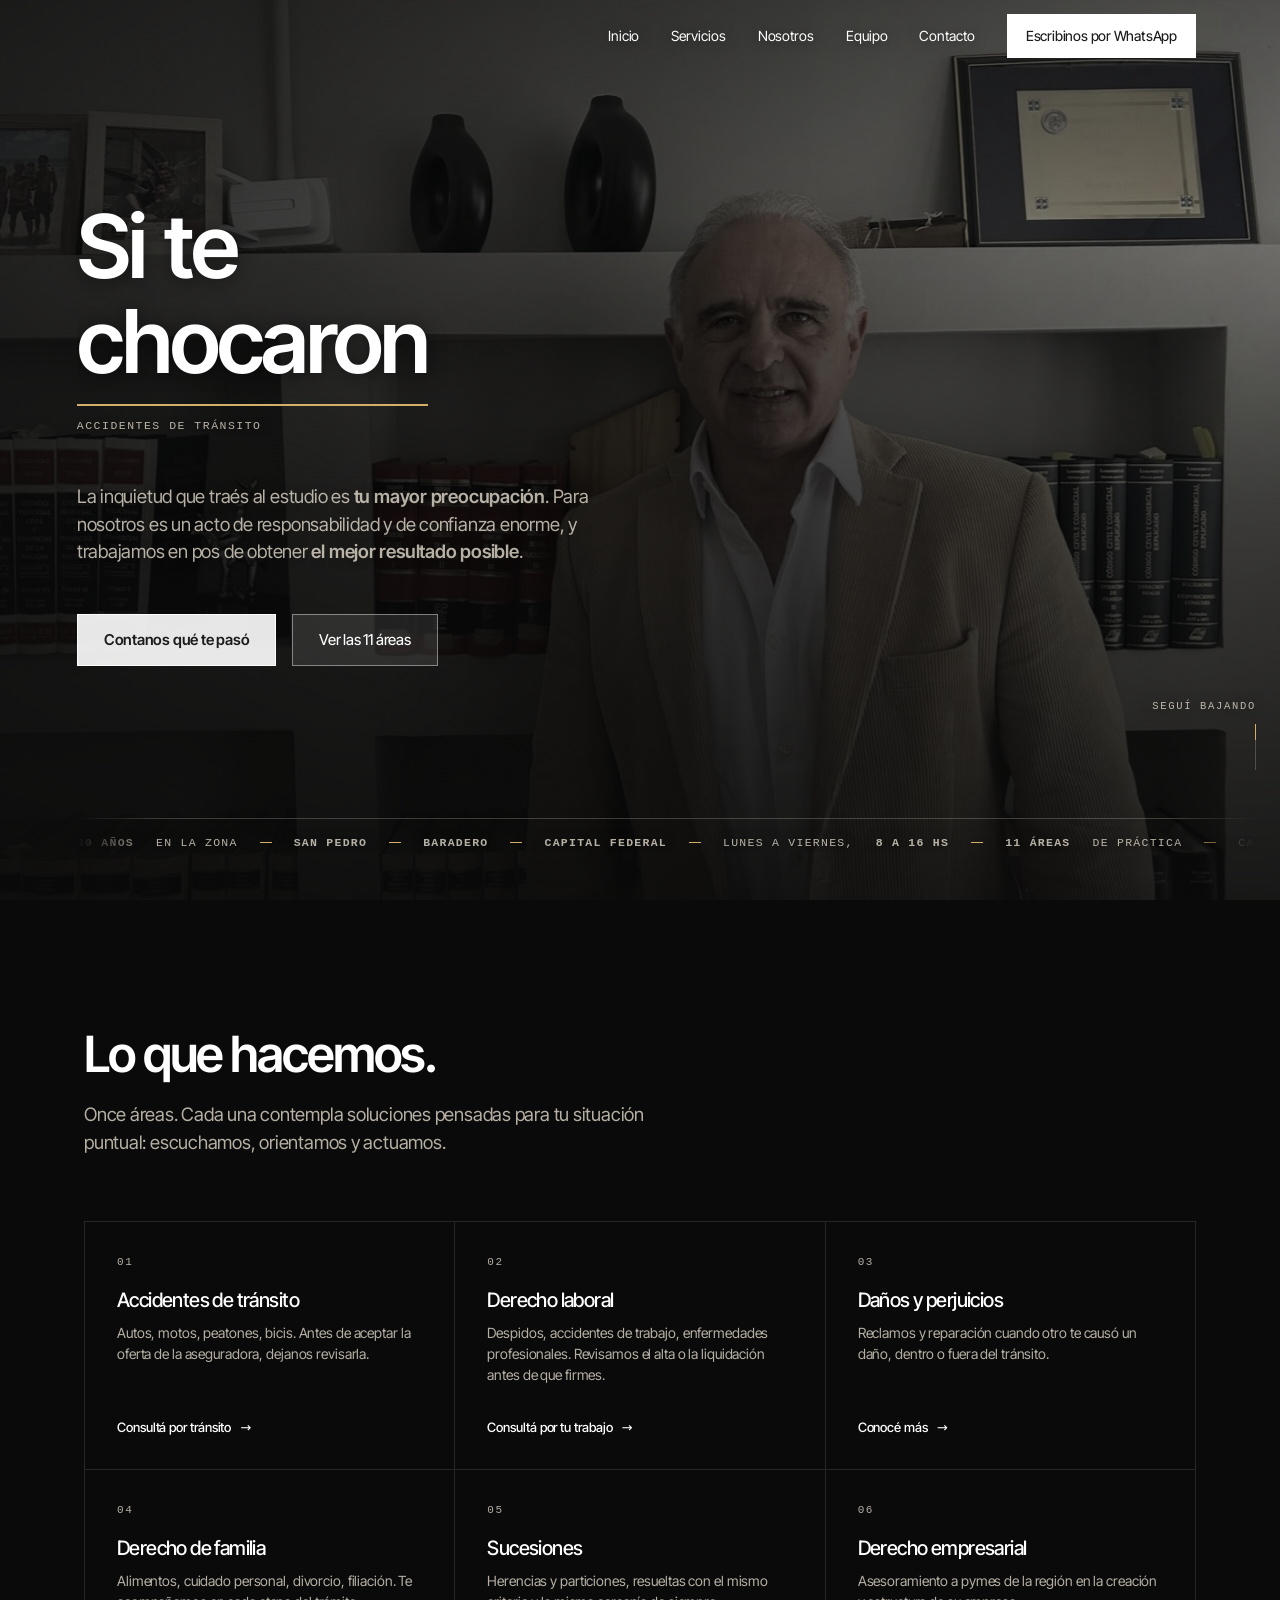
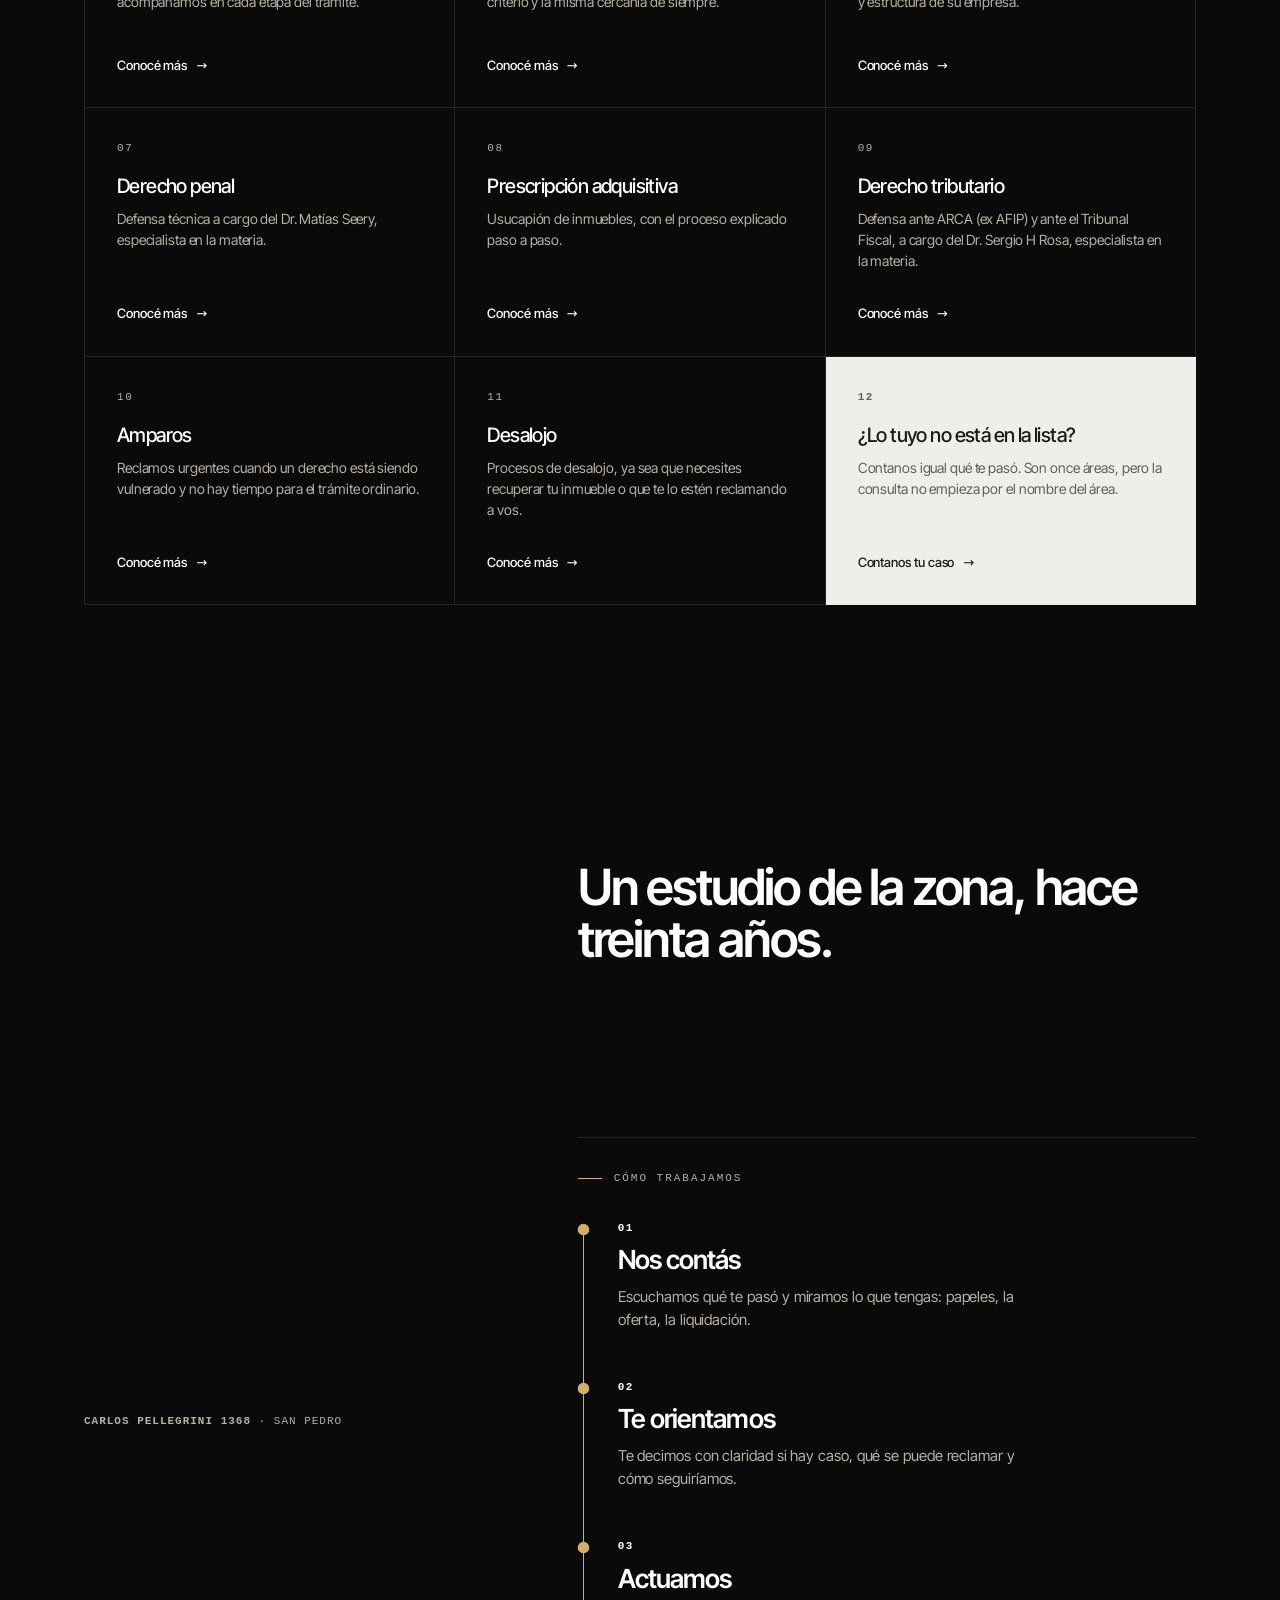
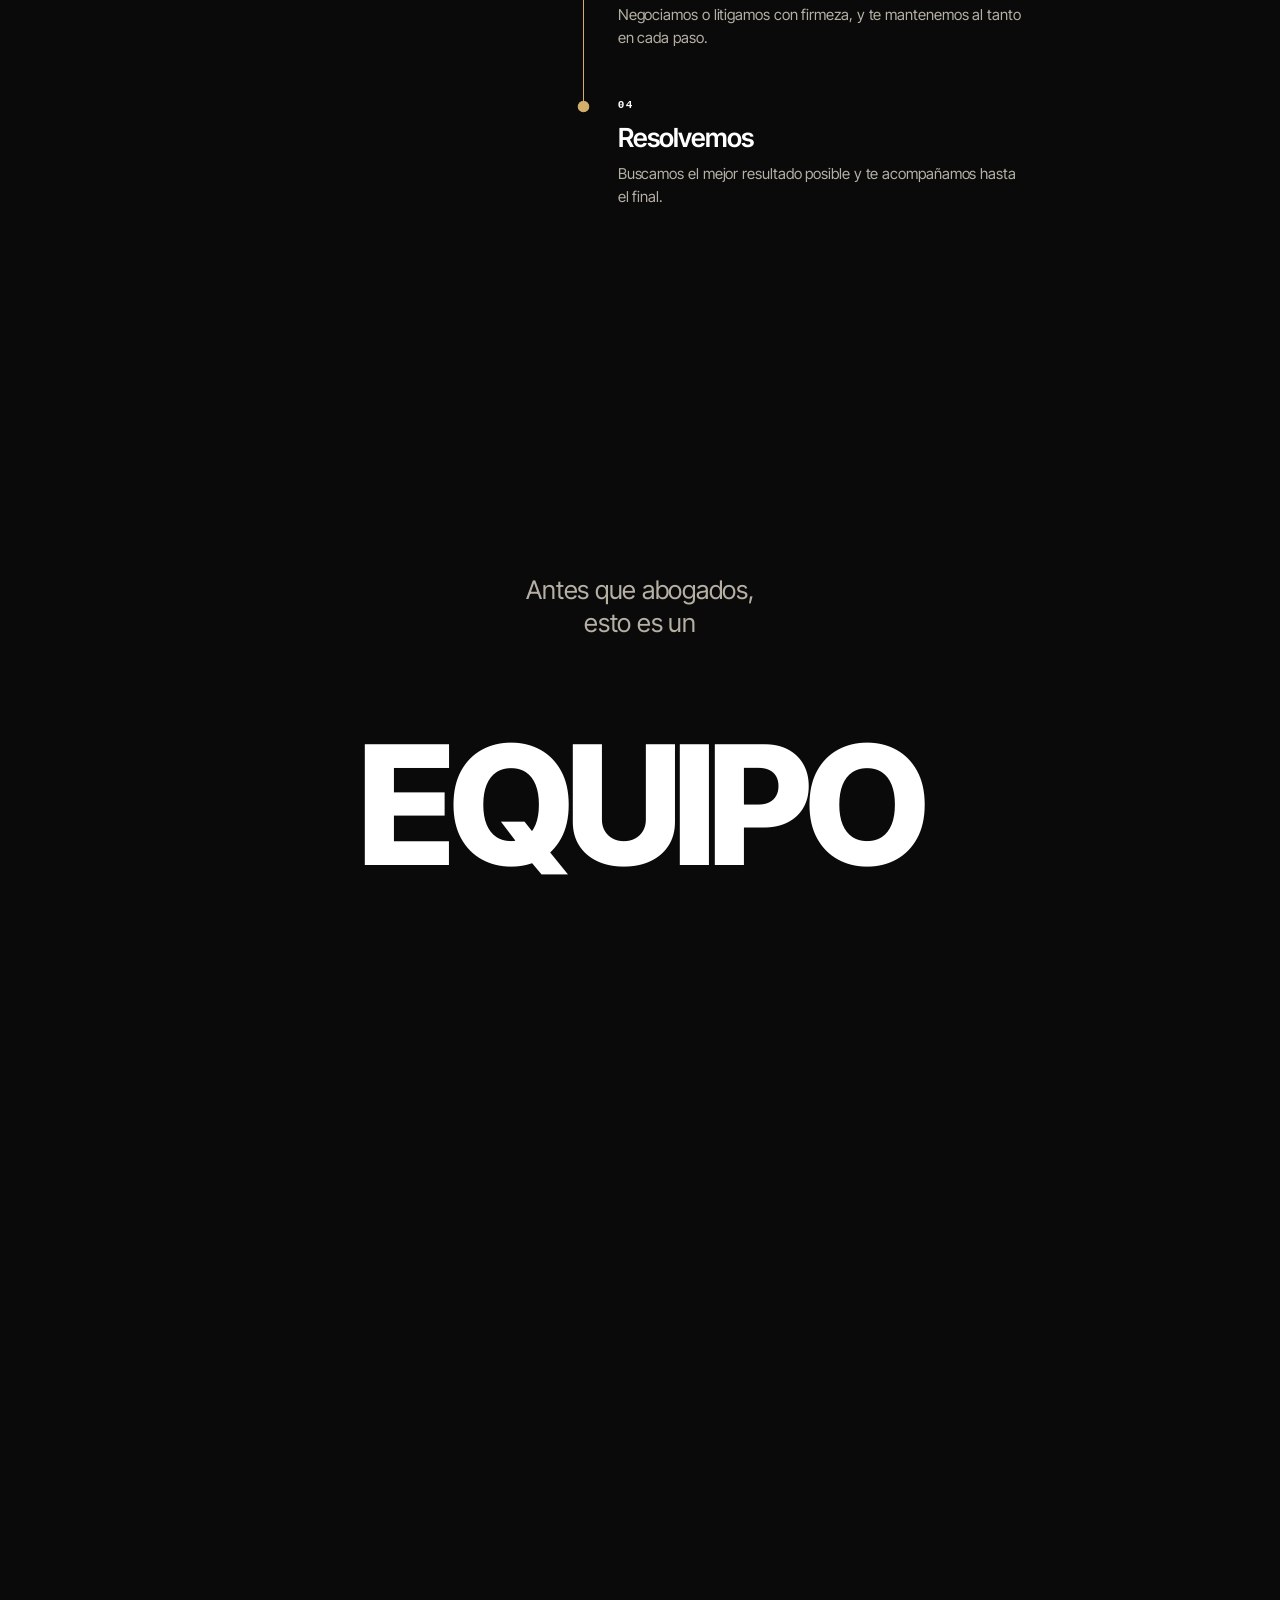
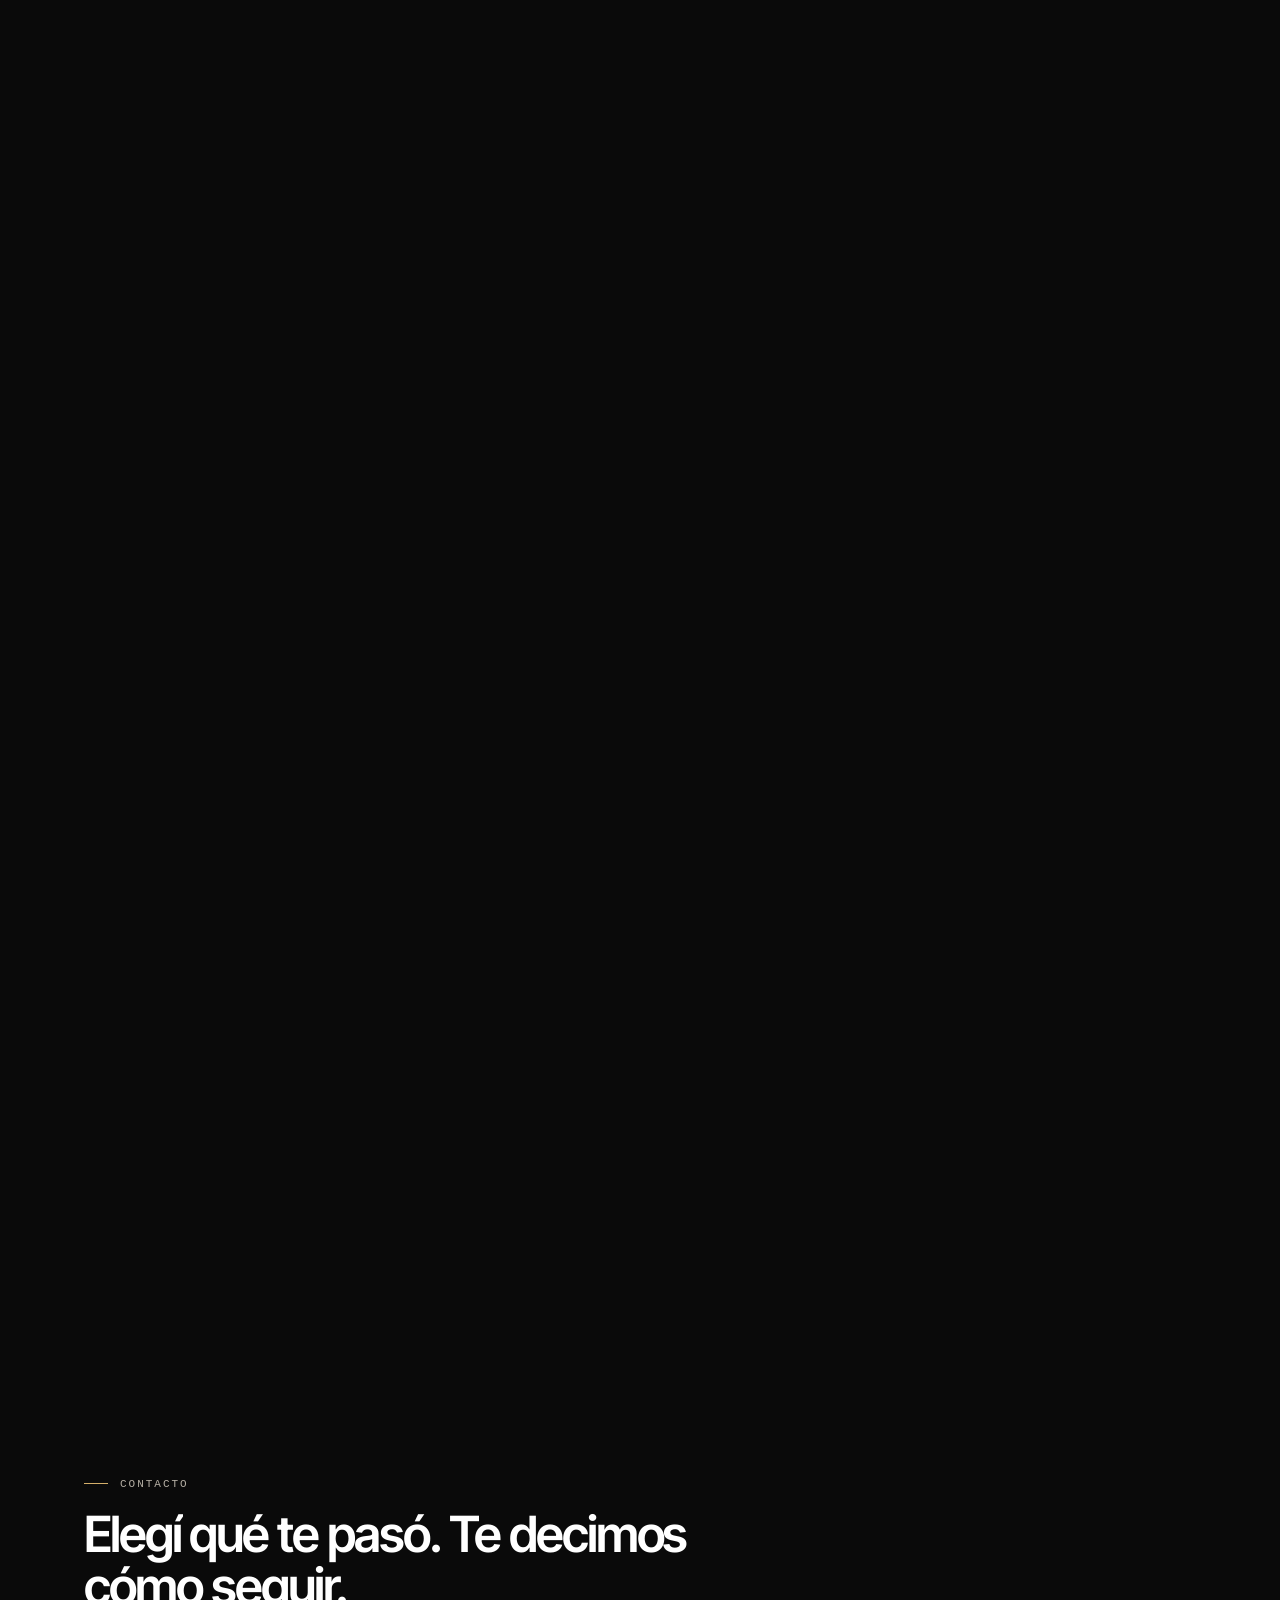
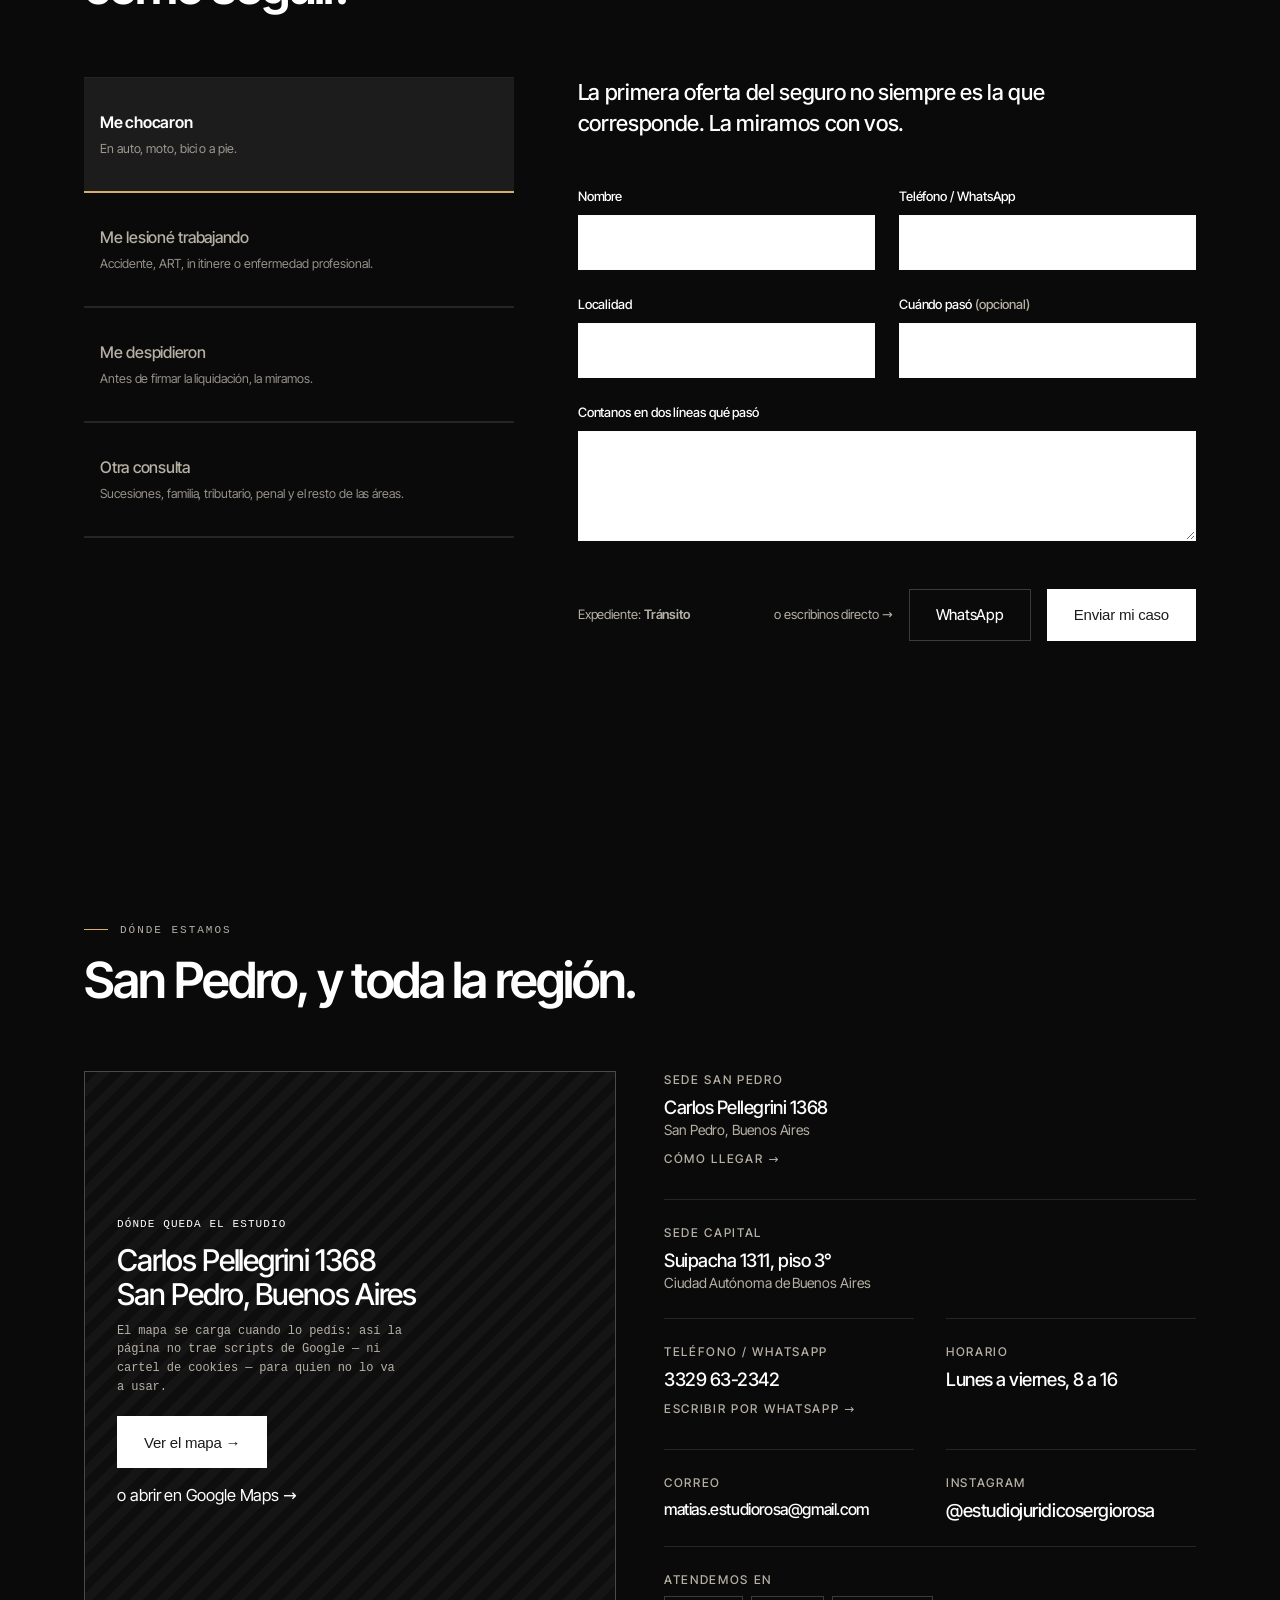
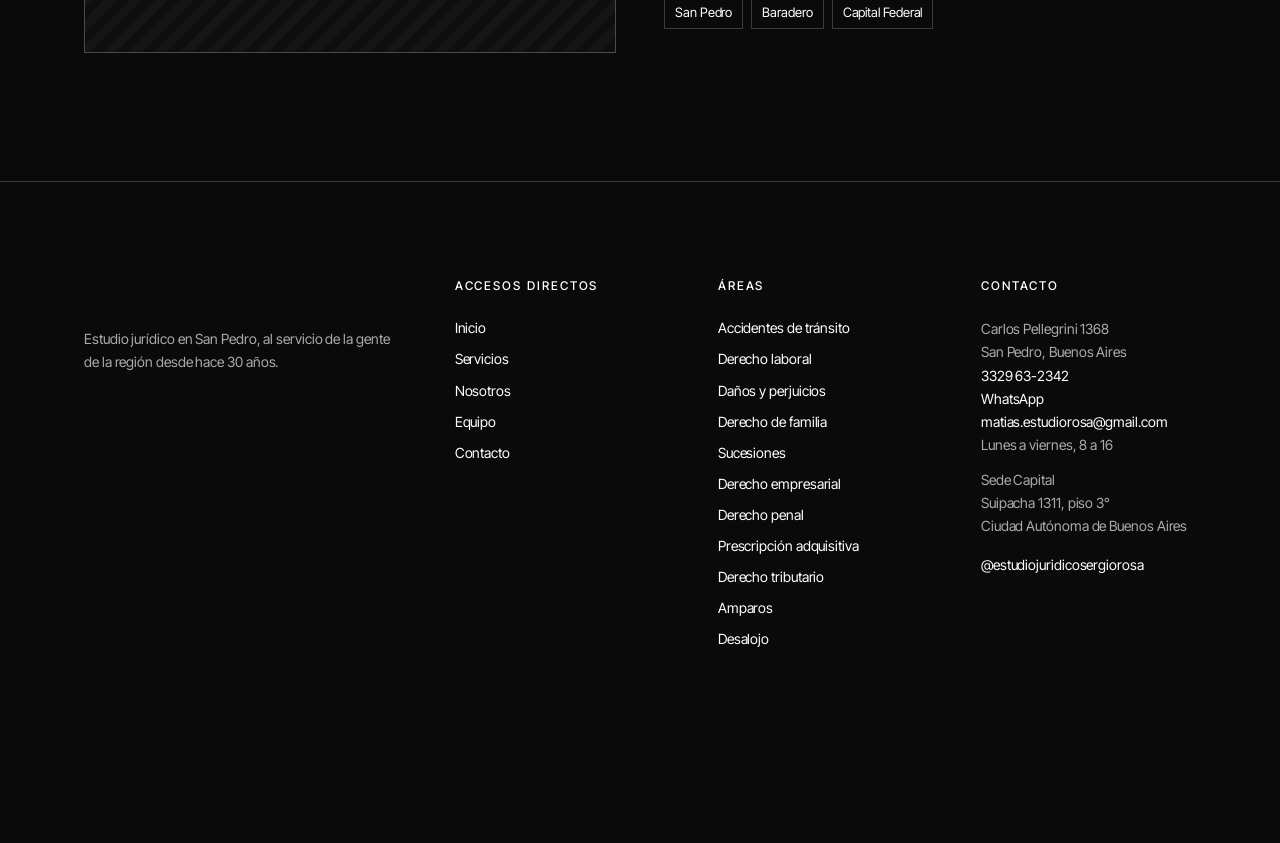
==== commit 38fd076b: "Cuarta banda en el equipo y la ficha de Matias completa El equipo pasa de tres bandas a cuatro: se s" ====
--- a/index.html
+++ b/index.html
@@ -432,7 +432,8 @@
               <h3>Dr. Matías Seery</h3>
               <p>Lleva la defensa penal del estudio y el seguimiento de los expedientes, con foco en el detalle de cada caso.</p>
               <p>El área penal es la otra especialidad del estudio. Fue su corrección la que sacó del sitio cualquier mención a especialidades que el estudio no tiene.</p>
-              <p class="hueco__d">Falta para completar la ficha: formación, matrícula y trayectoria detallada. No se inventan.</p>
+              <p>Se recibió de abogado en 2022 en la Facultad de Derecho de la Universidad Nacional de Lomas de Zamora, Centro de Extensión Universitaria Zárate. En 2025 terminó el posgrado en Derecho Penal del Colegio de Abogados de San Isidro y hoy cursa la Maestría en Derecho Penal de la Universidad de Buenos Aires.</p>
+              <p>Matriculado en el Colegio de Abogados de San Nicolás &middot; T&deg;&nbsp;XV, F&deg;&nbsp;176.</p>
               <div class="eqn__pie">
                 <a class="btn" href="#contacto">Consultar con el estudio</a>
                 <a class="btn btn--gh" href="tel:+543329632342">Llamar al 3329 63-2342</a>
@@ -442,11 +443,36 @@
         </details>
 
         <details name="eq">
-          <summary aria-label="Ver ficha de Ayelén">
-            <figure class="eqn__foto"><img src="assets/img/ayelen-estudio-juridico-san-pedro.webp" alt="Ayelén, en el estudio" width="800" height="1067" loading="lazy" decoding="async"></figure>
+          <summary aria-label="Ver ficha de Dra. Ayelén Barzala">
+            <figure class="eqn__foto"><img src="assets/img/ayelen-estudio-juridico-san-pedro.webp" alt="Dra. Ayelén Barzala, en el estudio" width="800" height="1067" loading="lazy" decoding="async"></figure>
             <div class="eqn__datos">
               <span class="eqn__num">03</span>
-              <h3 class="eqn__nom">Ayelén</h3>
+              <h3 class="eqn__nom">Dra. Ayelén Barzala</h3>
+              <p class="eqn__cargo">Abogada del estudio</p>
+              <span class="eqn__ver">Ver ficha <i>&rarr;</i></span>
+            </div>
+          </summary>
+          <div class="eqn__ficha">
+            <button class="eqn__x" type="button" aria-label="Cerrar ficha">&#10005;</button>
+            <div class="eqn__txt">
+              <span class="eqn__esp">Abogada</span>
+              <h3>Dra. Ayelén Barzala</h3>
+              <p>Se recibió de abogada en 2025 en la Facultad de Derecho de la Universidad Nacional de Lomas de Zamora, Centro de Extensión Universitaria Zárate.</p>
+              <p class="hueco__d">Falta para completar la ficha: el área que lleva dentro del estudio y su matrícula. No se inventan — quedan así hasta que el estudio los confirme.</p>
+              <div class="eqn__pie">
+                <a class="btn" href="#contacto">Consultar con el estudio</a>
+                <a class="btn btn--gh" href="tel:+543329632342">Llamar al 3329 63-2342</a>
+              </div>
+            </div>
+          </div>
+        </details>
+
+        <details name="eq">
+          <summary aria-label="Ver ficha de Lucía Patthey">
+            <figure class="eqn__foto"></figure>
+            <div class="eqn__datos">
+              <span class="eqn__num">04</span>
+              <h3 class="eqn__nom">Lucía Patthey</h3>
               <span class="eqn__esp eqn__esp--vacio">Rol a confirmar</span>
               <p class="eqn__cargo">Equipo &middot; Ficha en preparación</p>
               <span class="eqn__ver">Ver ficha <i>&rarr;</i></span>
@@ -456,8 +482,8 @@
             <button class="eqn__x" type="button" aria-label="Cerrar ficha">&#10005;</button>
             <div class="eqn__txt">
               <span class="eqn__esp">Rol a confirmar</span>
-              <h3>Ayelén</h3>
-              <p class="hueco__d">Falta completar la ficha de Ayelén: rol y especialidad. No se inventan — quedan así hasta que el estudio los confirme.</p>
+              <h3>Lucía Patthey</h3>
+              <p class="hueco__d">Falta completar la ficha de Lucía Patthey: foto, rol y especialidad. No se inventan — quedan así hasta que el estudio los confirme.</p>
               <div class="eqn__pie">
                 <a class="btn" href="#contacto">Consultar con el estudio</a>
                 <a class="btn btn--gh" href="tel:+543329632342">Llamar al 3329 63-2342</a>
--- a/assets/estilos.css
+++ b/assets/estilos.css
@@ -1177,11 +1177,13 @@
 }
 .zm__cards{position:absolute;inset:0;display:grid;place-items:stretch}
 
-/* ---- el equipo: tres bandas de piso a techo ----
+/* ---- el equipo: bandas de piso a techo ----
    Sin margen, sin gap y sin caja: sólo un hairline entre una y otra. La banda
    que se mira se abre y las otras se achican; la que se elige se queda con la
-   pantalla y la ficha se lee sobre el propio retrato. */
-.eqn{position:relative;display:grid;height:100%;min-height:0;grid-template-columns:1fr 1fr 1fr;transition:grid-template-columns .6s var(--ease)}
+   pantalla y la ficha se lee sobre el propio retrato.
+   Cuatro bandas desde el 24-08 (se sumó Lucía Patthey, ficha en preparación):
+   grid-template-columns y las reglas :has() de abajo están en cuatro. */
+.eqn{position:relative;display:grid;height:100%;min-height:0;grid-template-columns:1fr 1fr 1fr 1fr;transition:grid-template-columns .6s var(--ease)}
 .eqn details{position:relative;min-width:0;min-height:0;overflow:hidden}
 .eqn details + details{border-left:1px solid rgba(242,234,219,.22)}
 .eqn summary{display:grid;grid-template-rows:1fr;height:100%;min-height:0;cursor:pointer;list-style:none}
@@ -1222,7 +1224,8 @@
   font-size:clamp(24px,3vw,44px);max-width:9ch;color:var(--hueso);
 }
 .eqn__esp{font:600 11px/1 var(--mono);letter-spacing:.16em;text-transform:uppercase;color:var(--dorado)}
-.eqn__esp--vacio{color:rgba(242,234,219,.5)}   /* Ayelén: no hay especialidad que declarar */
+.eqn__esp--vacio{color:rgba(242,234,219,.5)}   /* Lucía: no hay rol que declarar todavía.
+   Ayelén lo usaba hasta el 28-08: se le sacó el badge y quedó sólo el cargo. */
 .eqn__cargo{font-size:13.5px;line-height:1.35;color:rgba(242,234,219,.72);margin:0}
 .eqn__ver{
   display:inline-flex;align-items:center;gap:7px;
@@ -1232,9 +1235,10 @@
 .eqn details:hover .eqn__ver i{transform:translateX(4px)}
 .eqn details[open] .eqn__ver{opacity:0;transition:opacity .2s var(--ease)}
 /* la banda que se mira se abre */
-.eqn:has(> details:nth-child(1):hover),.eqn:has(> details:nth-child(1):focus-within){grid-template-columns:1.6fr .7fr .7fr}
-.eqn:has(> details:nth-child(2):hover),.eqn:has(> details:nth-child(2):focus-within){grid-template-columns:.7fr 1.6fr .7fr}
-.eqn:has(> details:nth-child(3):hover),.eqn:has(> details:nth-child(3):focus-within){grid-template-columns:.7fr .7fr 1.6fr}
+.eqn:has(> details:nth-child(1):hover),.eqn:has(> details:nth-child(1):focus-within){grid-template-columns:1.6fr .7fr .7fr .7fr}
+.eqn:has(> details:nth-child(2):hover),.eqn:has(> details:nth-child(2):focus-within){grid-template-columns:.7fr 1.6fr .7fr .7fr}
+.eqn:has(> details:nth-child(3):hover),.eqn:has(> details:nth-child(3):focus-within){grid-template-columns:.7fr .7fr 1.6fr .7fr}
+.eqn:has(> details:nth-child(4):hover),.eqn:has(> details:nth-child(4):focus-within){grid-template-columns:.7fr .7fr .7fr 1.6fr}
 /* la que se elige se queda con casi todo.
    🔴 CASI, y no con todo (18-08). Antes las otras dos iban a 0fr y quedaban de
    1px: con una ficha abierta no había forma de pasar a otro abogado —el ✕ era
@@ -1243,9 +1247,10 @@
    <summary> de esa persona: se toca y se salta directo. De paso, las tres
    siguen a la vista, que es lo que dice la sección. */
 .eqn{--canto:clamp(52px,4.8vw,76px)}
-.eqn:has(> details:nth-child(1)[open]){grid-template-columns:1fr var(--canto) var(--canto)}
-.eqn:has(> details:nth-child(2)[open]){grid-template-columns:var(--canto) 1fr var(--canto)}
-.eqn:has(> details:nth-child(3)[open]){grid-template-columns:var(--canto) var(--canto) 1fr}
+.eqn:has(> details:nth-child(1)[open]){grid-template-columns:1fr var(--canto) var(--canto) var(--canto)}
+.eqn:has(> details:nth-child(2)[open]){grid-template-columns:var(--canto) 1fr var(--canto) var(--canto)}
+.eqn:has(> details:nth-child(3)[open]){grid-template-columns:var(--canto) var(--canto) 1fr var(--canto)}
+.eqn:has(> details:nth-child(4)[open]){grid-template-columns:var(--canto) var(--canto) var(--canto) 1fr}
 /* en el canto no entra un nombre de 9ch: se va el texto y queda la cara, que
    es la que identifica. El aclarado de la foto al pasar por encima —que ya
    existía— es el que avisa que eso se toca. */
@@ -1289,7 +1294,7 @@
    mismo criterio que el resto del sitio */
 .eqn__x::after{content:"";position:absolute;top:50%;left:50%;width:44px;height:44px;transform:translate(-50%,-50%)}
 @media (max-width:760px){
-  .eqn{grid-template-columns:1fr;grid-template-rows:1fr 1fr 1fr;transition:grid-template-rows .6s var(--ease)}
+  .eqn{grid-template-columns:1fr;grid-template-rows:1fr 1fr 1fr 1fr;transition:grid-template-rows .6s var(--ease)}
   .eqn details + details{border-left:0;border-top:1px solid rgba(242,234,219,.22)}
   /* 🔴 Acá el reparto es por FILAS, y hay que apagarle las columnas a mano
      (18-08). Las reglas de arriba son `.eqn:has(> details…)`: puntúan (0,2,1)
@@ -1297,18 +1302,22 @@
      suma especificidad — así que su grid-template-columns seguía mandando y la
      banda abierta quedaba de 44px de ANCHO en vez de repartir a lo alto.
      Antes no se notaba porque el valor viejo era 0fr y colapsaba igual de las
-     dos maneras. Estas tres empatan en especificidad y van después: ganan. */
+     dos maneras. Estas empatan en especificidad y van después: ganan.
+     Extendido a un cuarto abogado (Lucía Patthey) el 24-08. */
   .eqn:has(> details:nth-child(1)[open]),
   .eqn:has(> details:nth-child(2)[open]),
   .eqn:has(> details:nth-child(3)[open]),
+  .eqn:has(> details:nth-child(4)[open]),
   .eqn:has(> details:nth-child(1):hover),.eqn:has(> details:nth-child(1):focus-within),
   .eqn:has(> details:nth-child(2):hover),.eqn:has(> details:nth-child(2):focus-within),
-  .eqn:has(> details:nth-child(3):hover),.eqn:has(> details:nth-child(3):focus-within){
+  .eqn:has(> details:nth-child(3):hover),.eqn:has(> details:nth-child(3):focus-within),
+  .eqn:has(> details:nth-child(4):hover),.eqn:has(> details:nth-child(4):focus-within){
     grid-template-columns:1fr;
   }
-  .eqn:has(> details:nth-child(1)[open]){grid-template-rows:1fr var(--canto) var(--canto)}
-  .eqn:has(> details:nth-child(2)[open]){grid-template-rows:var(--canto) 1fr var(--canto)}
-  .eqn:has(> details:nth-child(3)[open]){grid-template-rows:var(--canto) var(--canto) 1fr}
+  .eqn:has(> details:nth-child(1)[open]){grid-template-rows:1fr var(--canto) var(--canto) var(--canto)}
+  .eqn:has(> details:nth-child(2)[open]){grid-template-rows:var(--canto) 1fr var(--canto) var(--canto)}
+  .eqn:has(> details:nth-child(3)[open]){grid-template-rows:var(--canto) var(--canto) 1fr var(--canto)}
+  .eqn:has(> details:nth-child(4)[open]){grid-template-rows:var(--canto) var(--canto) var(--canto) 1fr}
   .eqn__txt{width:100%;background:rgba(10,10,10,.92);padding-left:24px}
 }
 /* Con una ficha abierta en celular los dos cantos se apilan al pie, y ahí vive
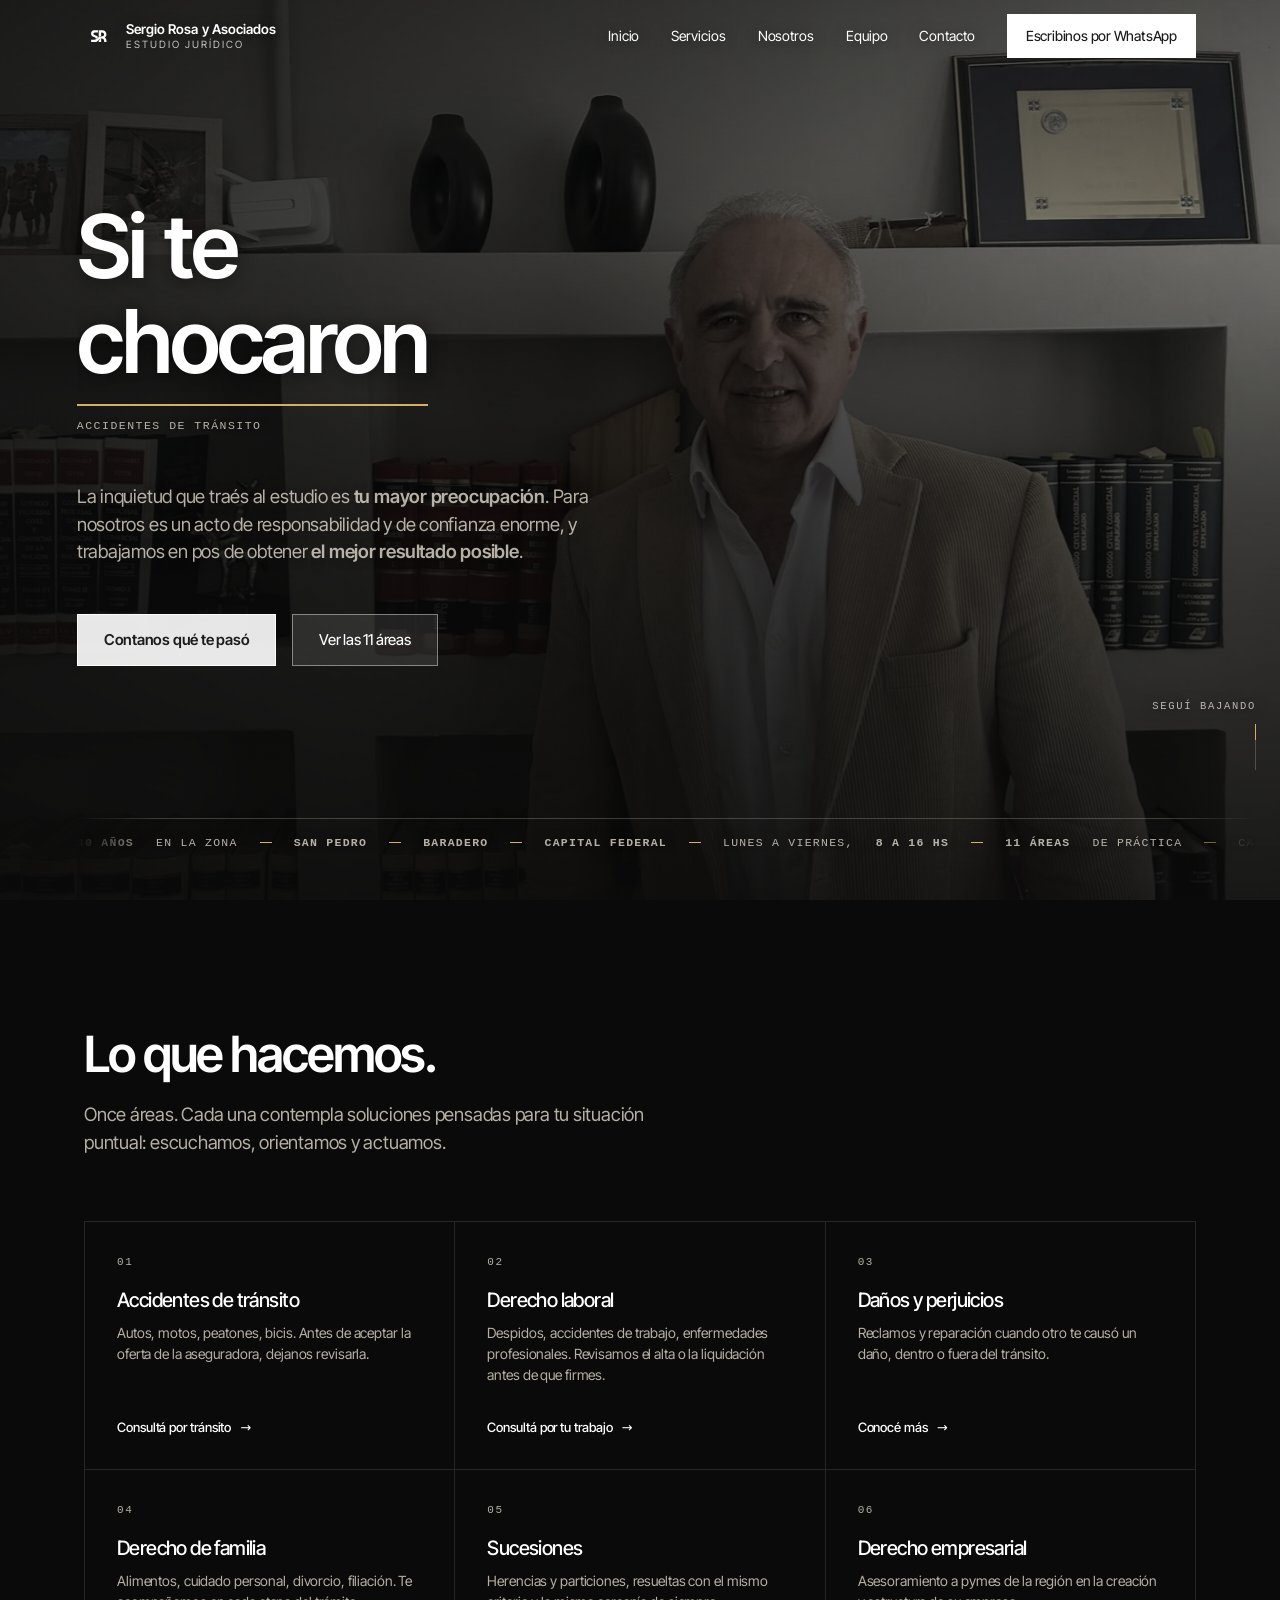
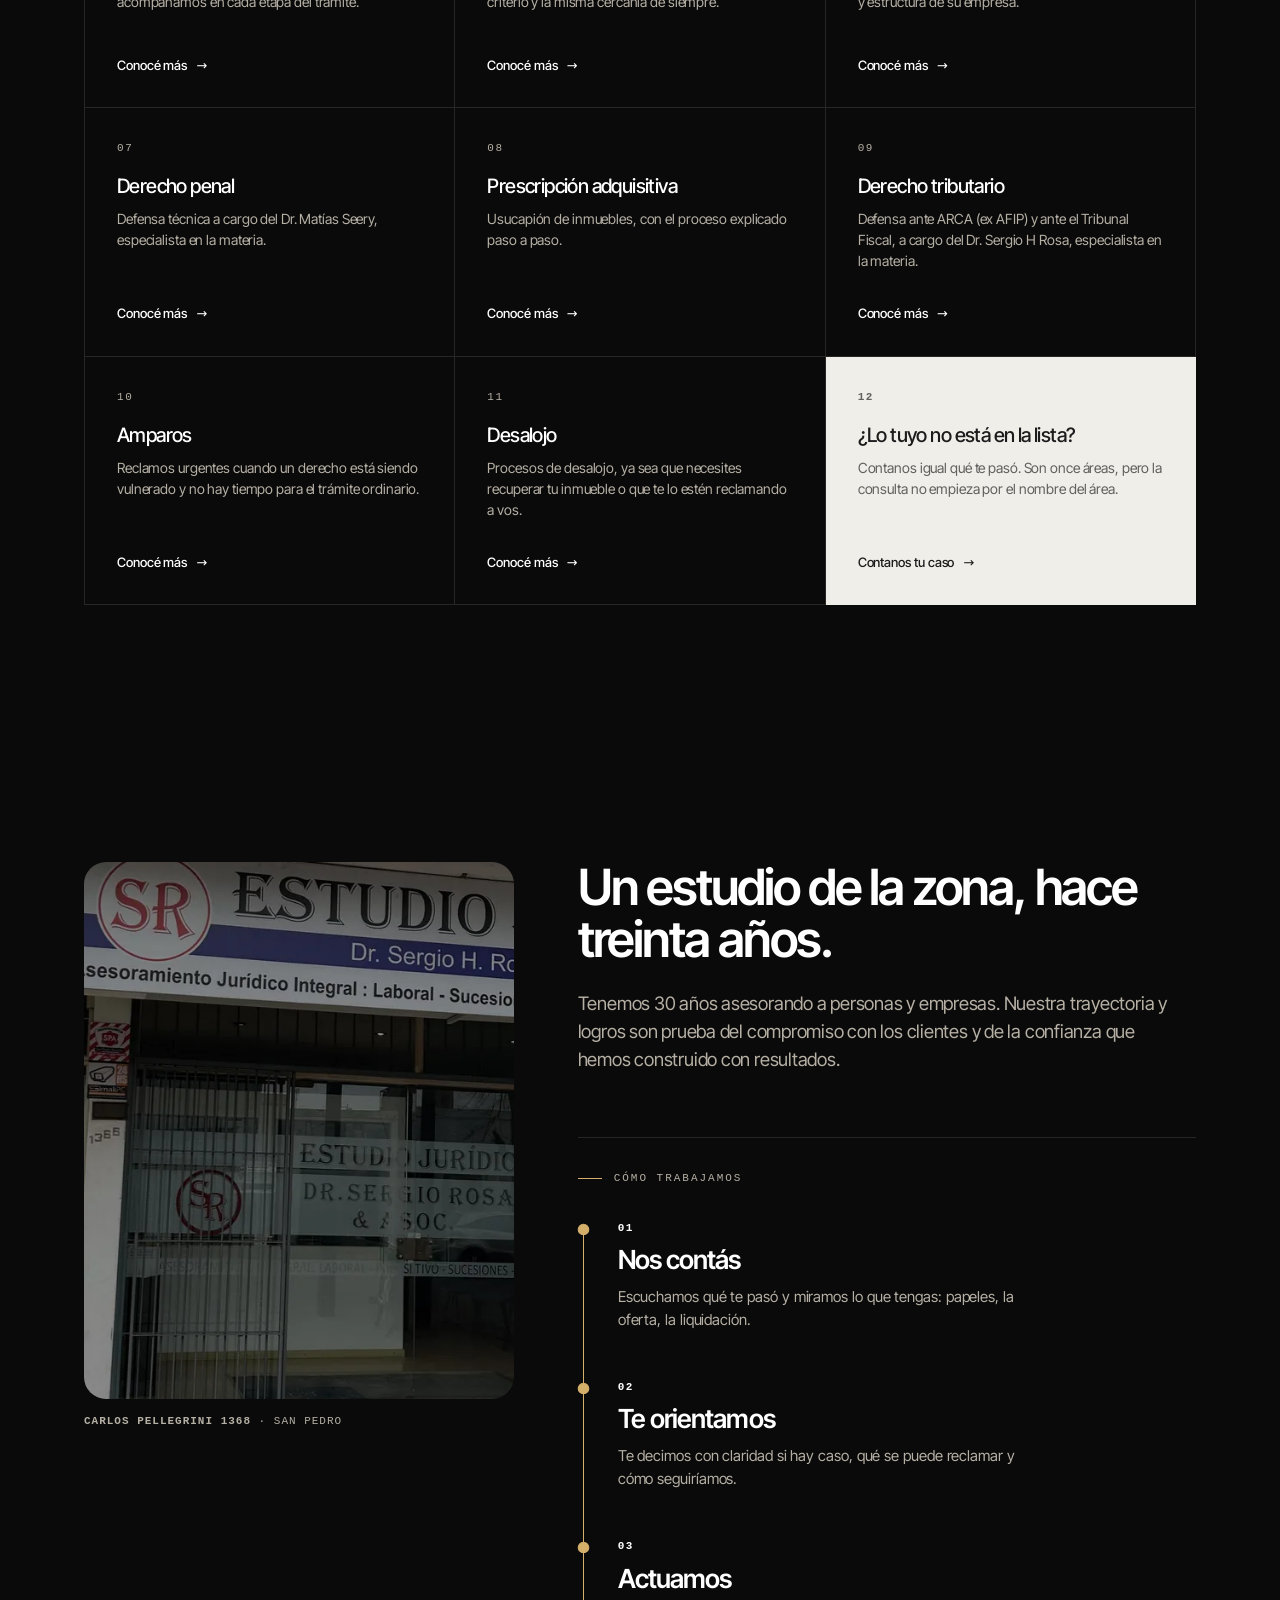
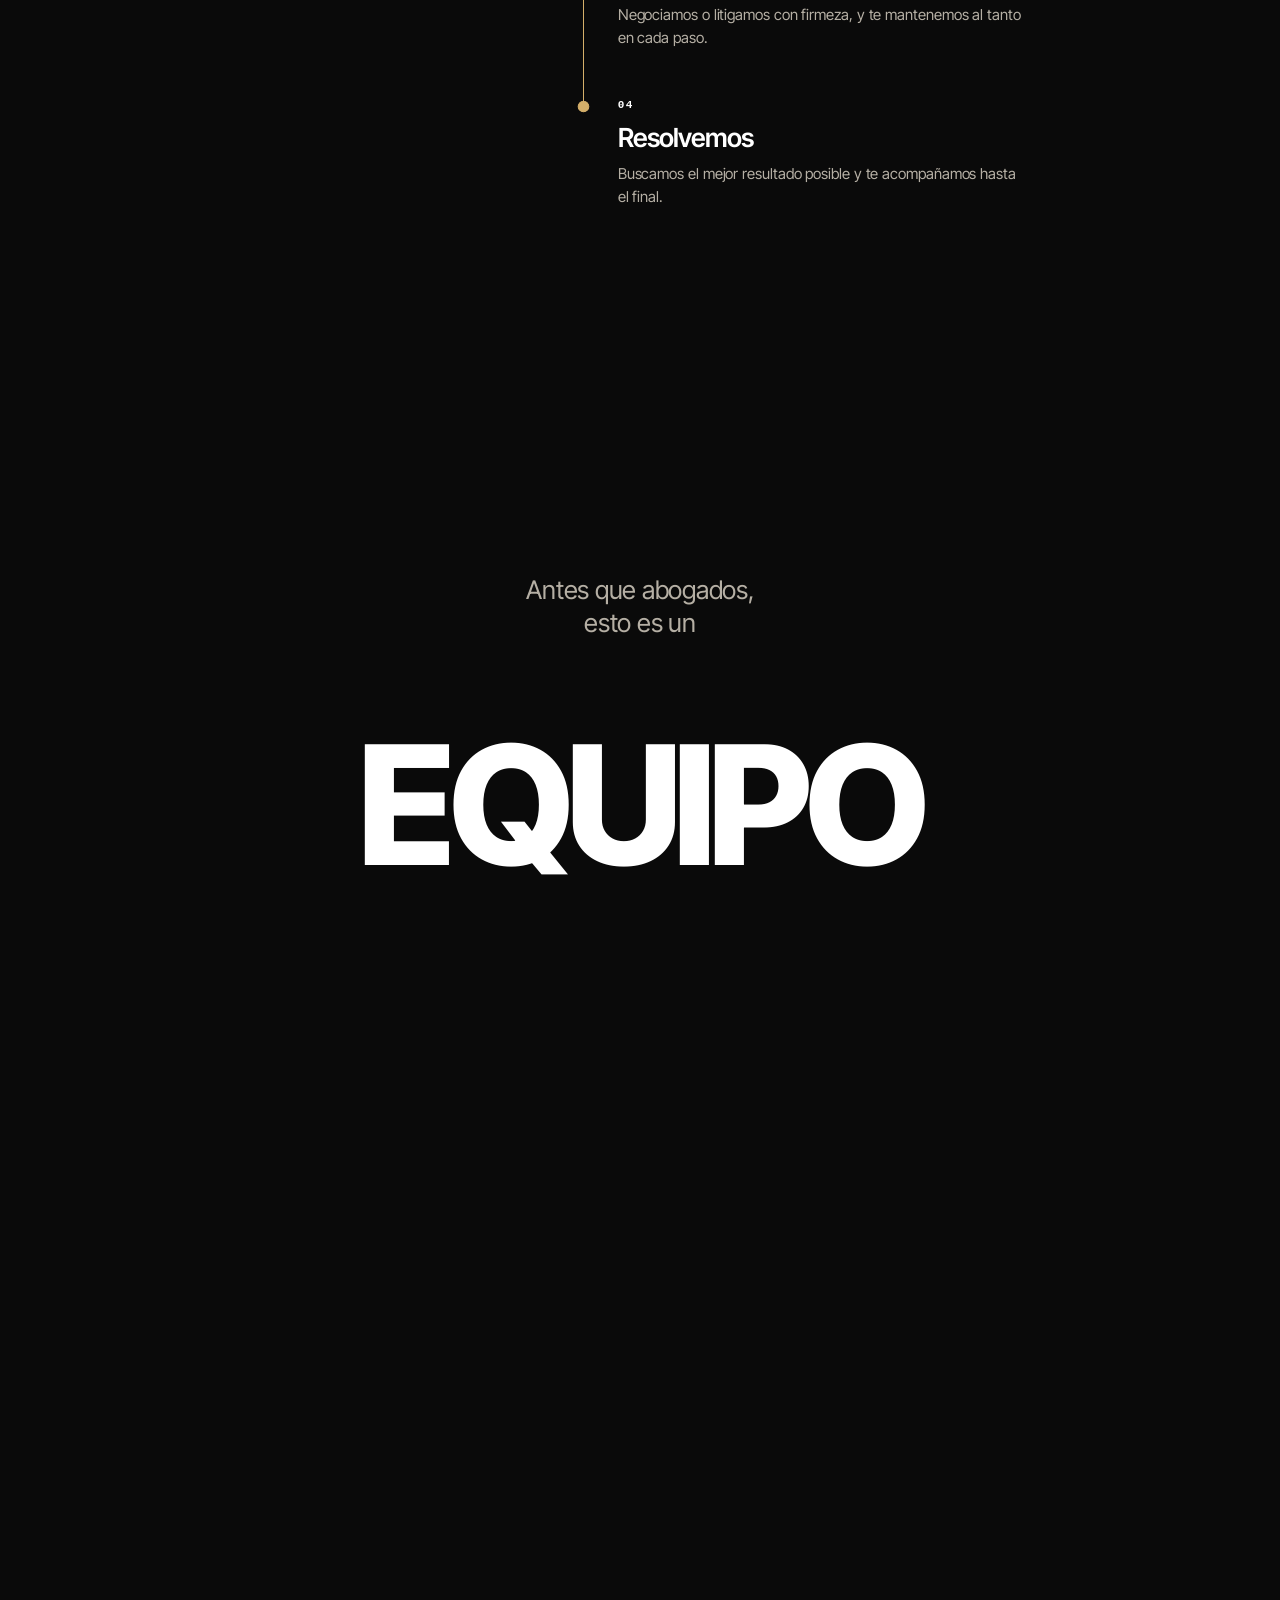
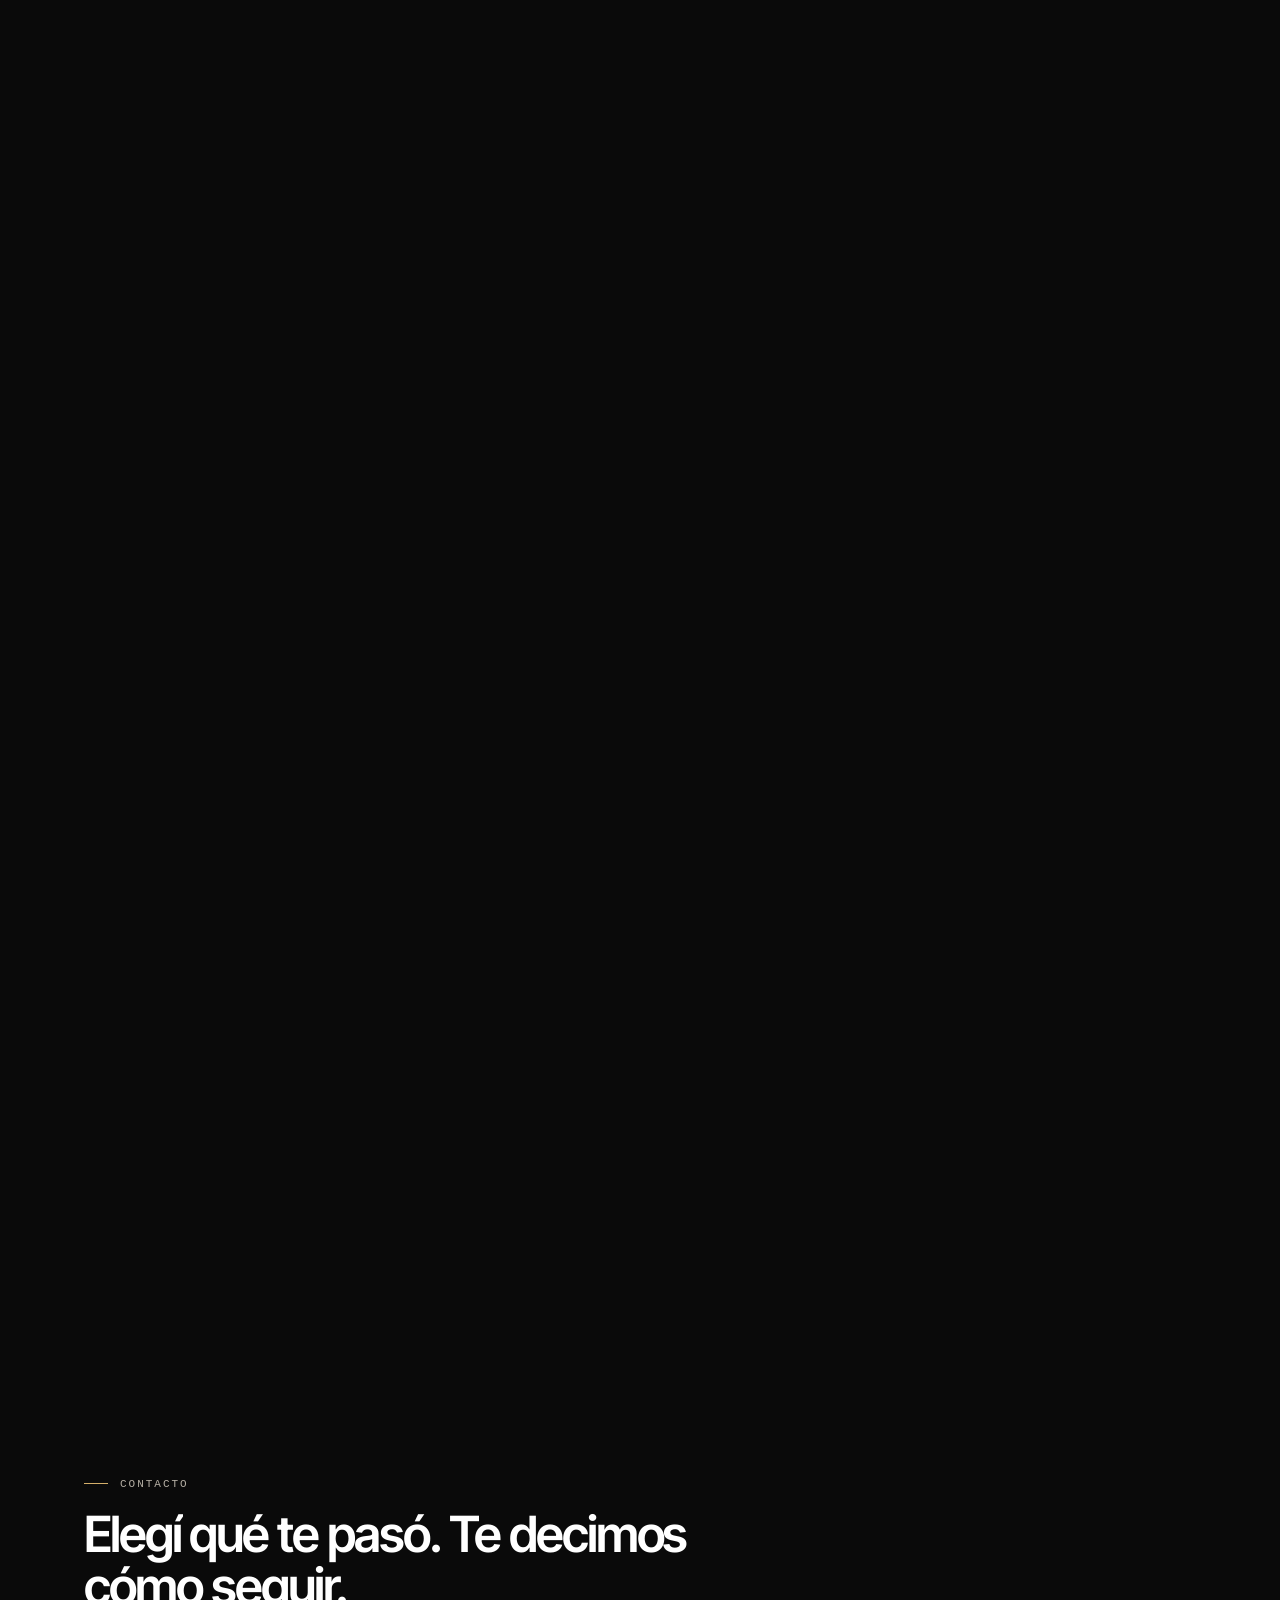
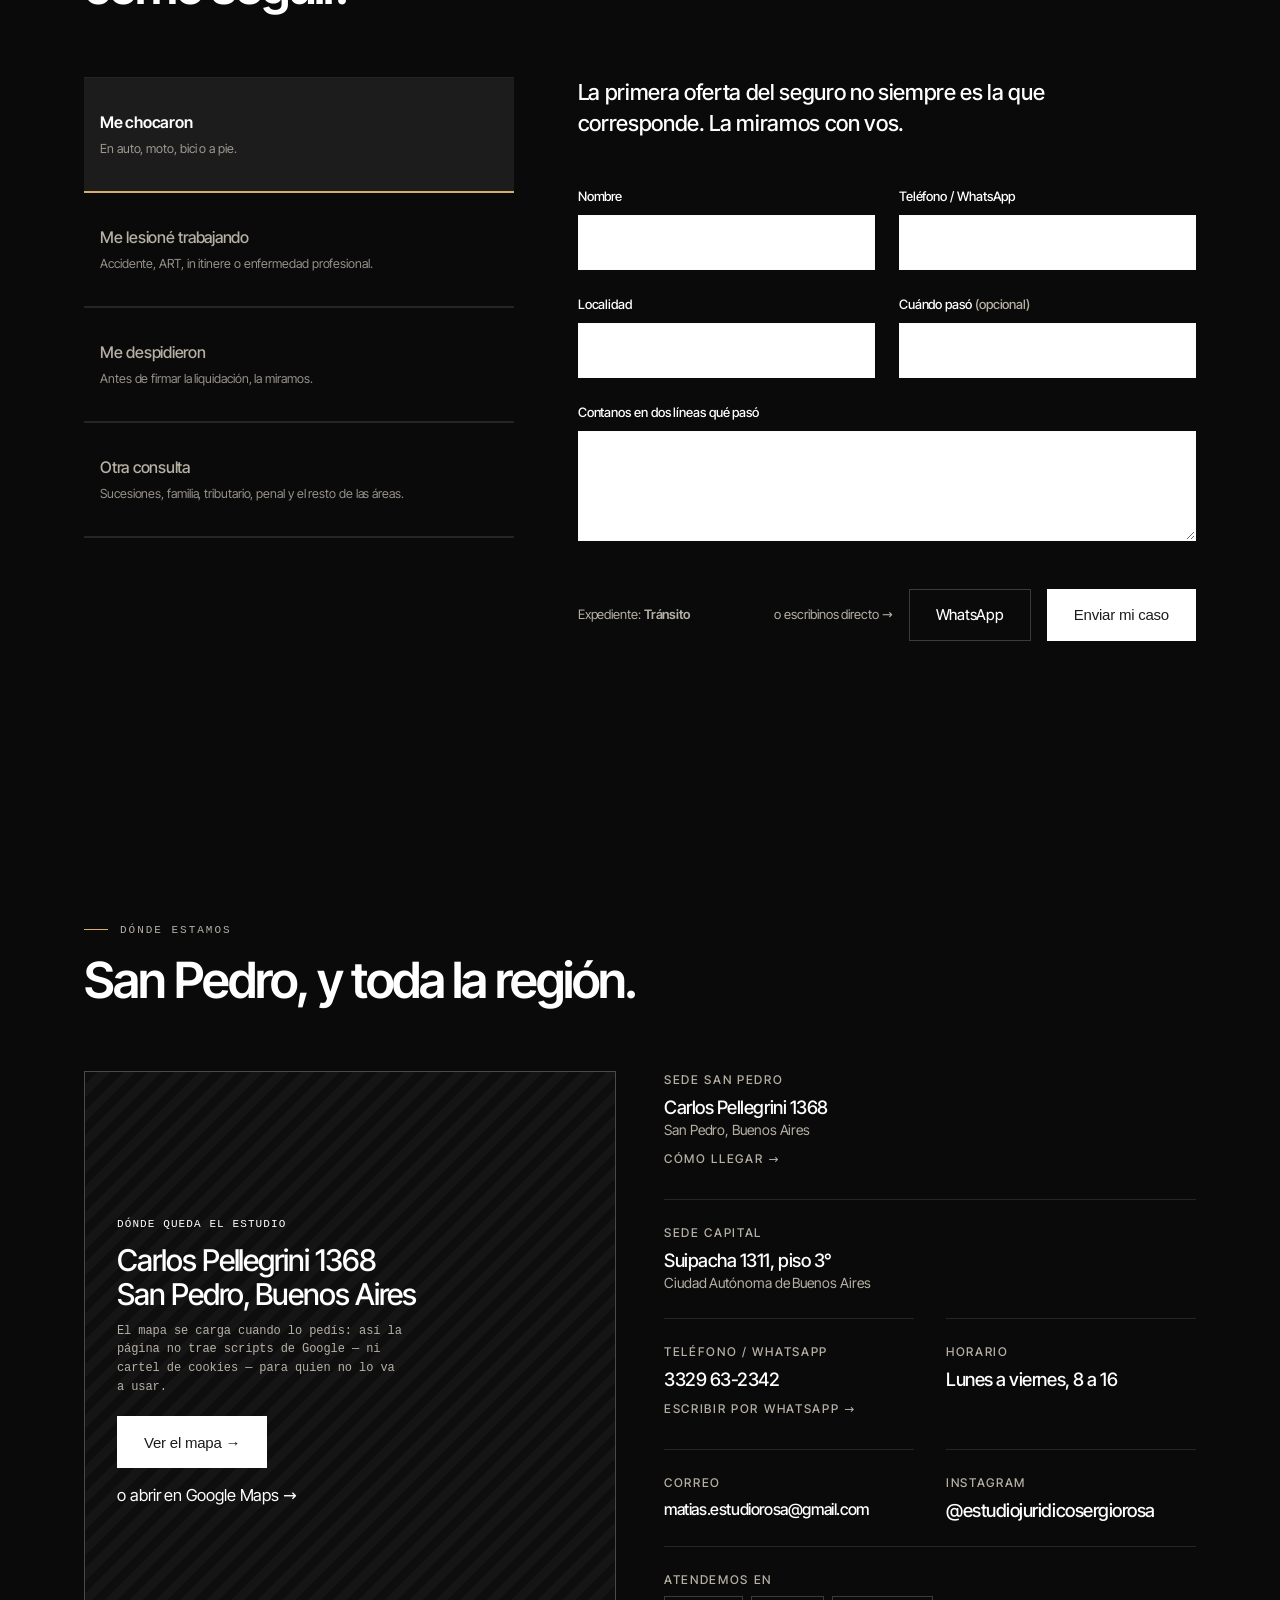
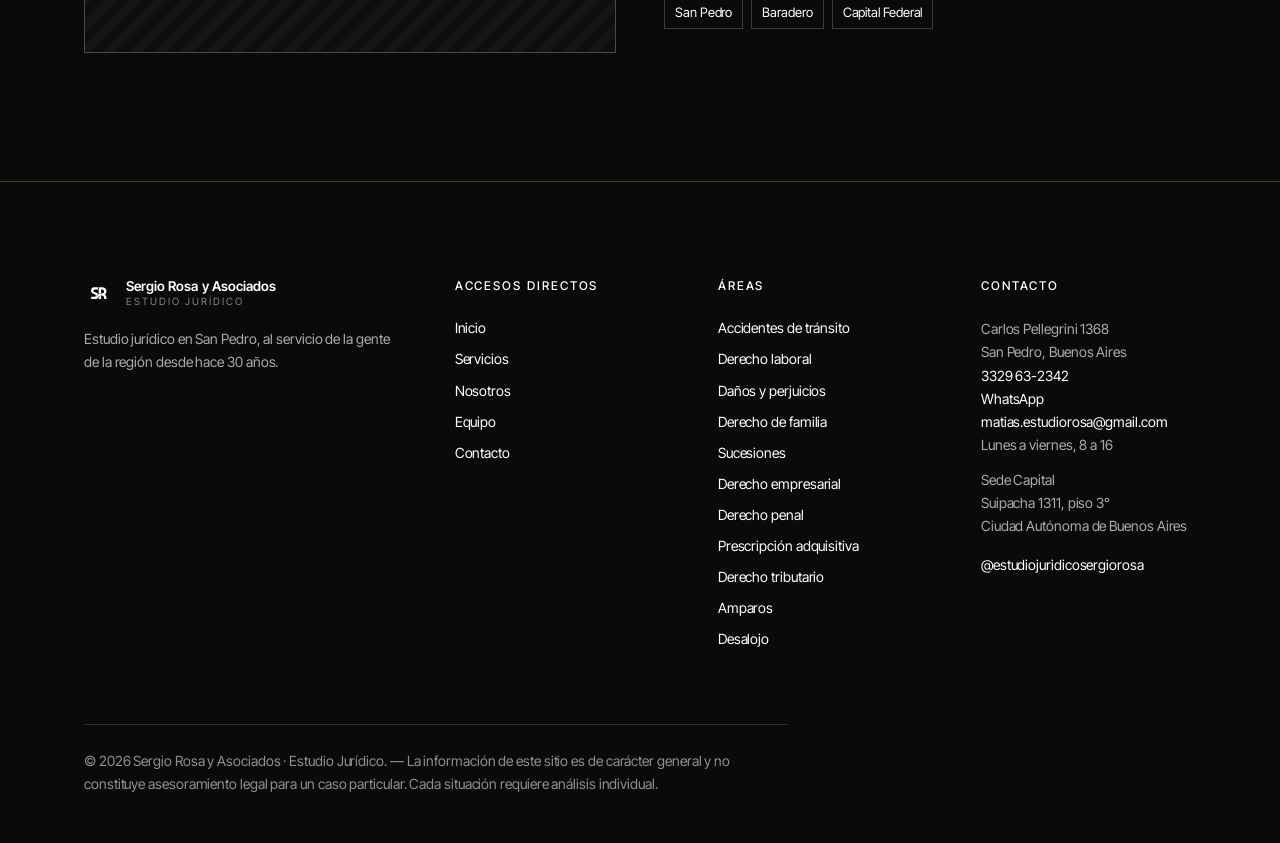
==== commit b1ab350e: "Las doce paginas se abren a Google, y sale una frase de la ficha de Matias INDEXACION. Hasta hoy las" ====
--- a/index.html
+++ b/index.html
@@ -431,7 +431,6 @@
               <span class="eqn__esp">Abogado &middot; Especialista en derecho penal</span>
               <h3>Dr. Matías Seery</h3>
               <p>Lleva la defensa penal del estudio y el seguimiento de los expedientes, con foco en el detalle de cada caso.</p>
-              <p>El área penal es la otra especialidad del estudio. Fue su corrección la que sacó del sitio cualquier mención a especialidades que el estudio no tiene.</p>
               <p>Se recibió de abogado en 2022 en la Facultad de Derecho de la Universidad Nacional de Lomas de Zamora, Centro de Extensión Universitaria Zárate. En 2025 terminó el posgrado en Derecho Penal del Colegio de Abogados de San Isidro y hoy cursa la Maestría en Derecho Penal de la Universidad de Buenos Aires.</p>
               <p>Matriculado en el Colegio de Abogados de San Nicolás &middot; T&deg;&nbsp;XV, F&deg;&nbsp;176.</p>
               <div class="eqn__pie">
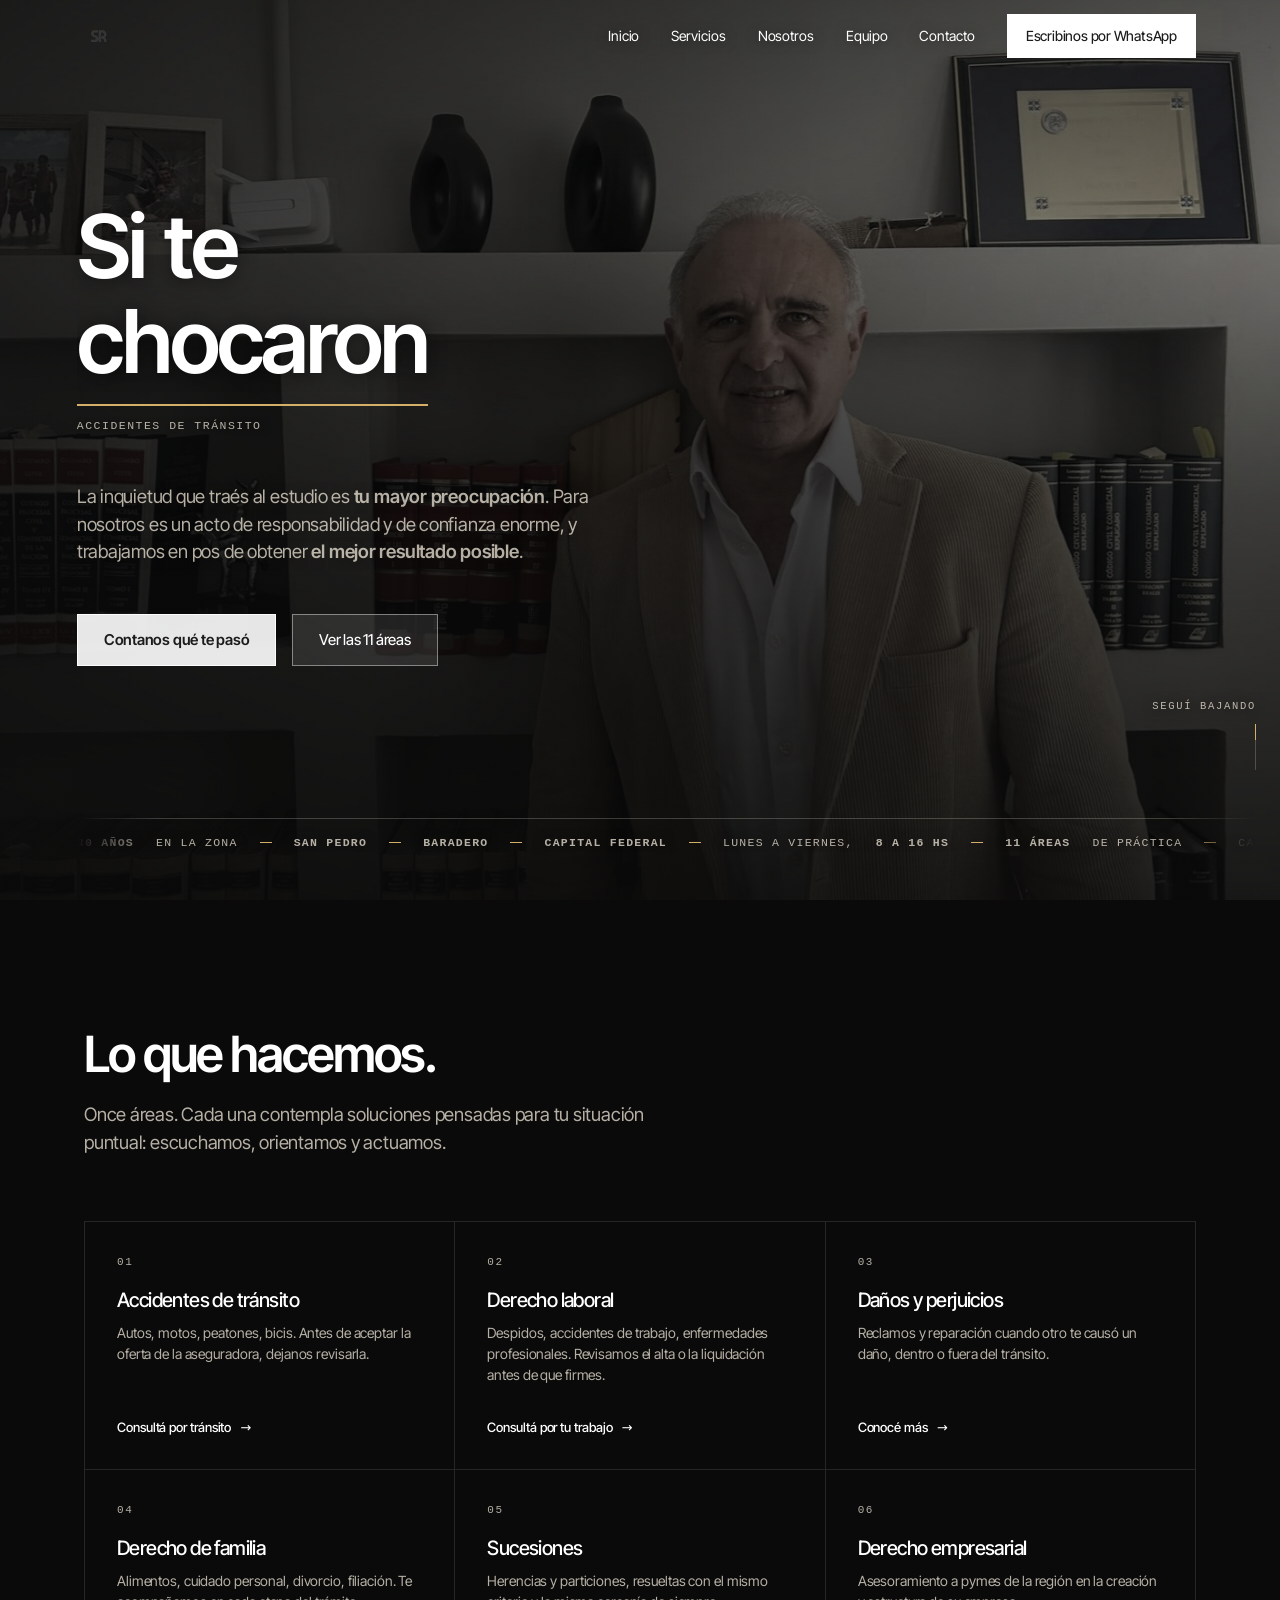
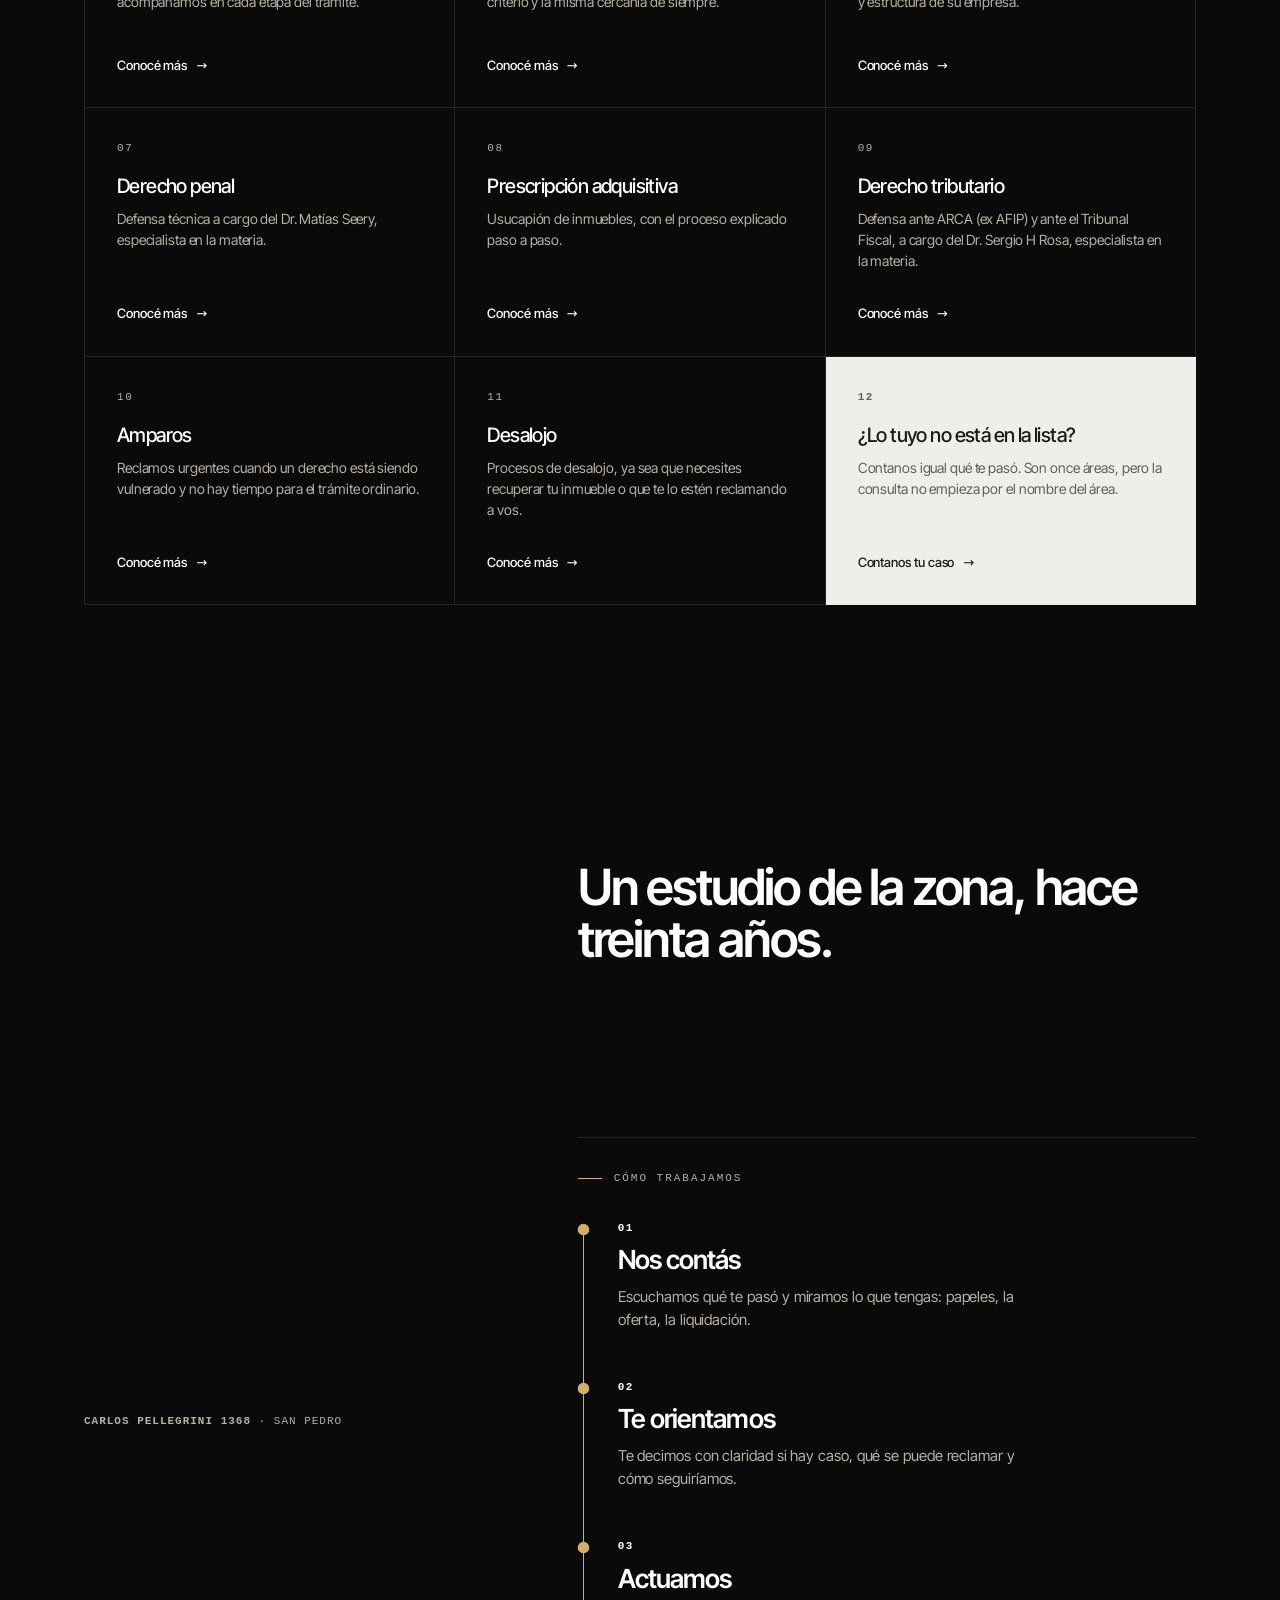
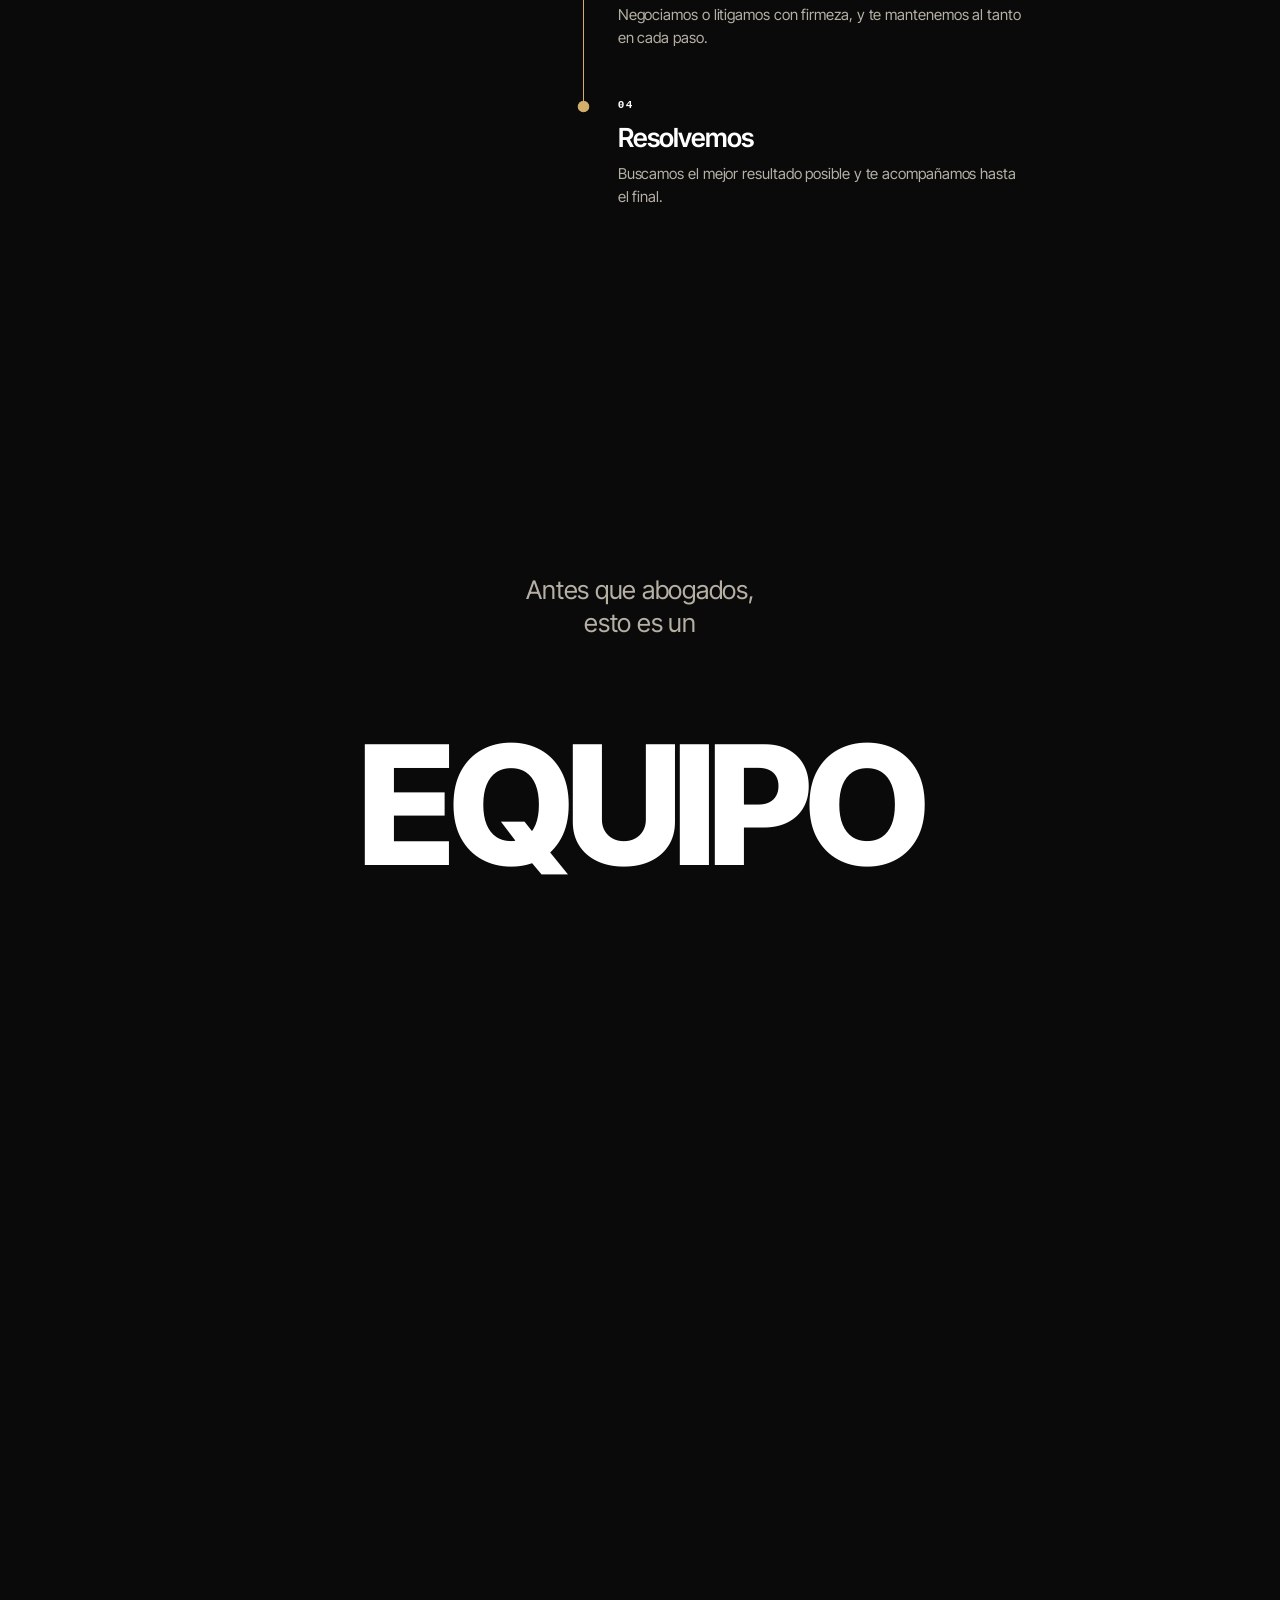
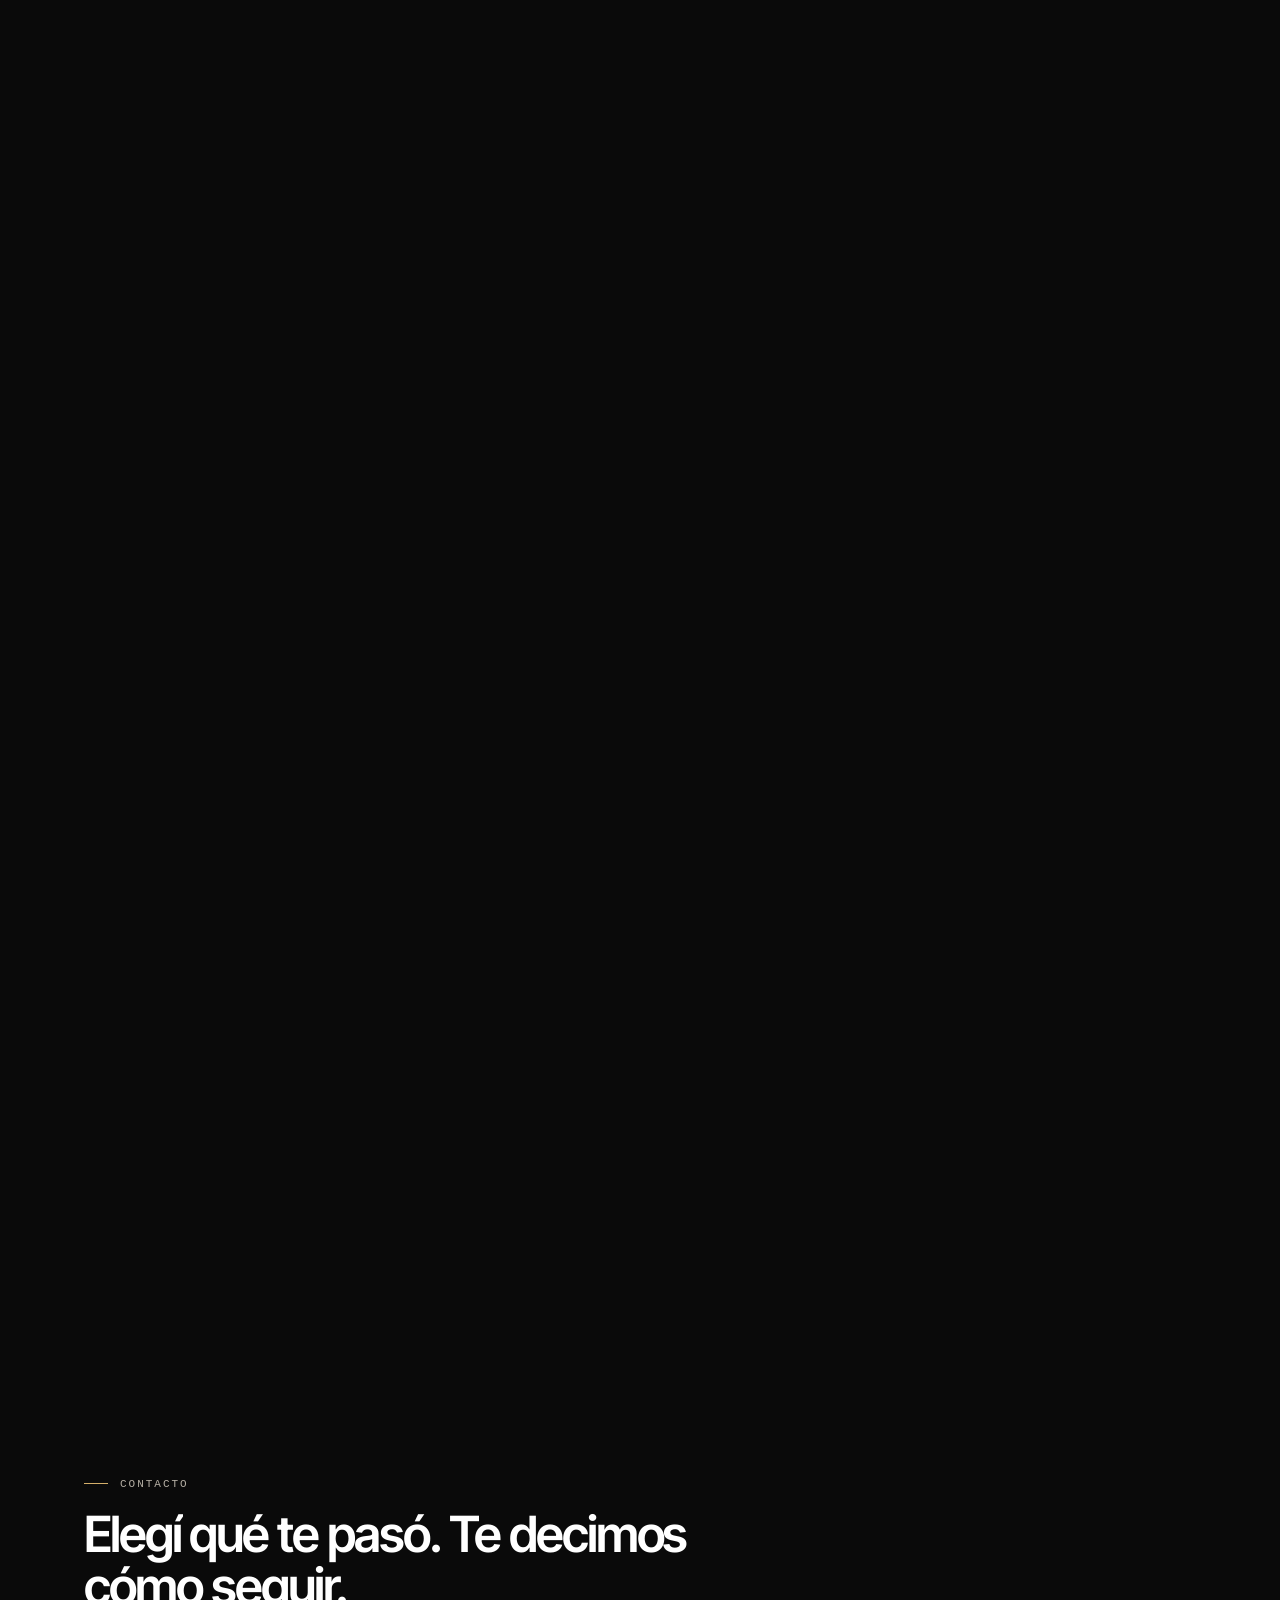
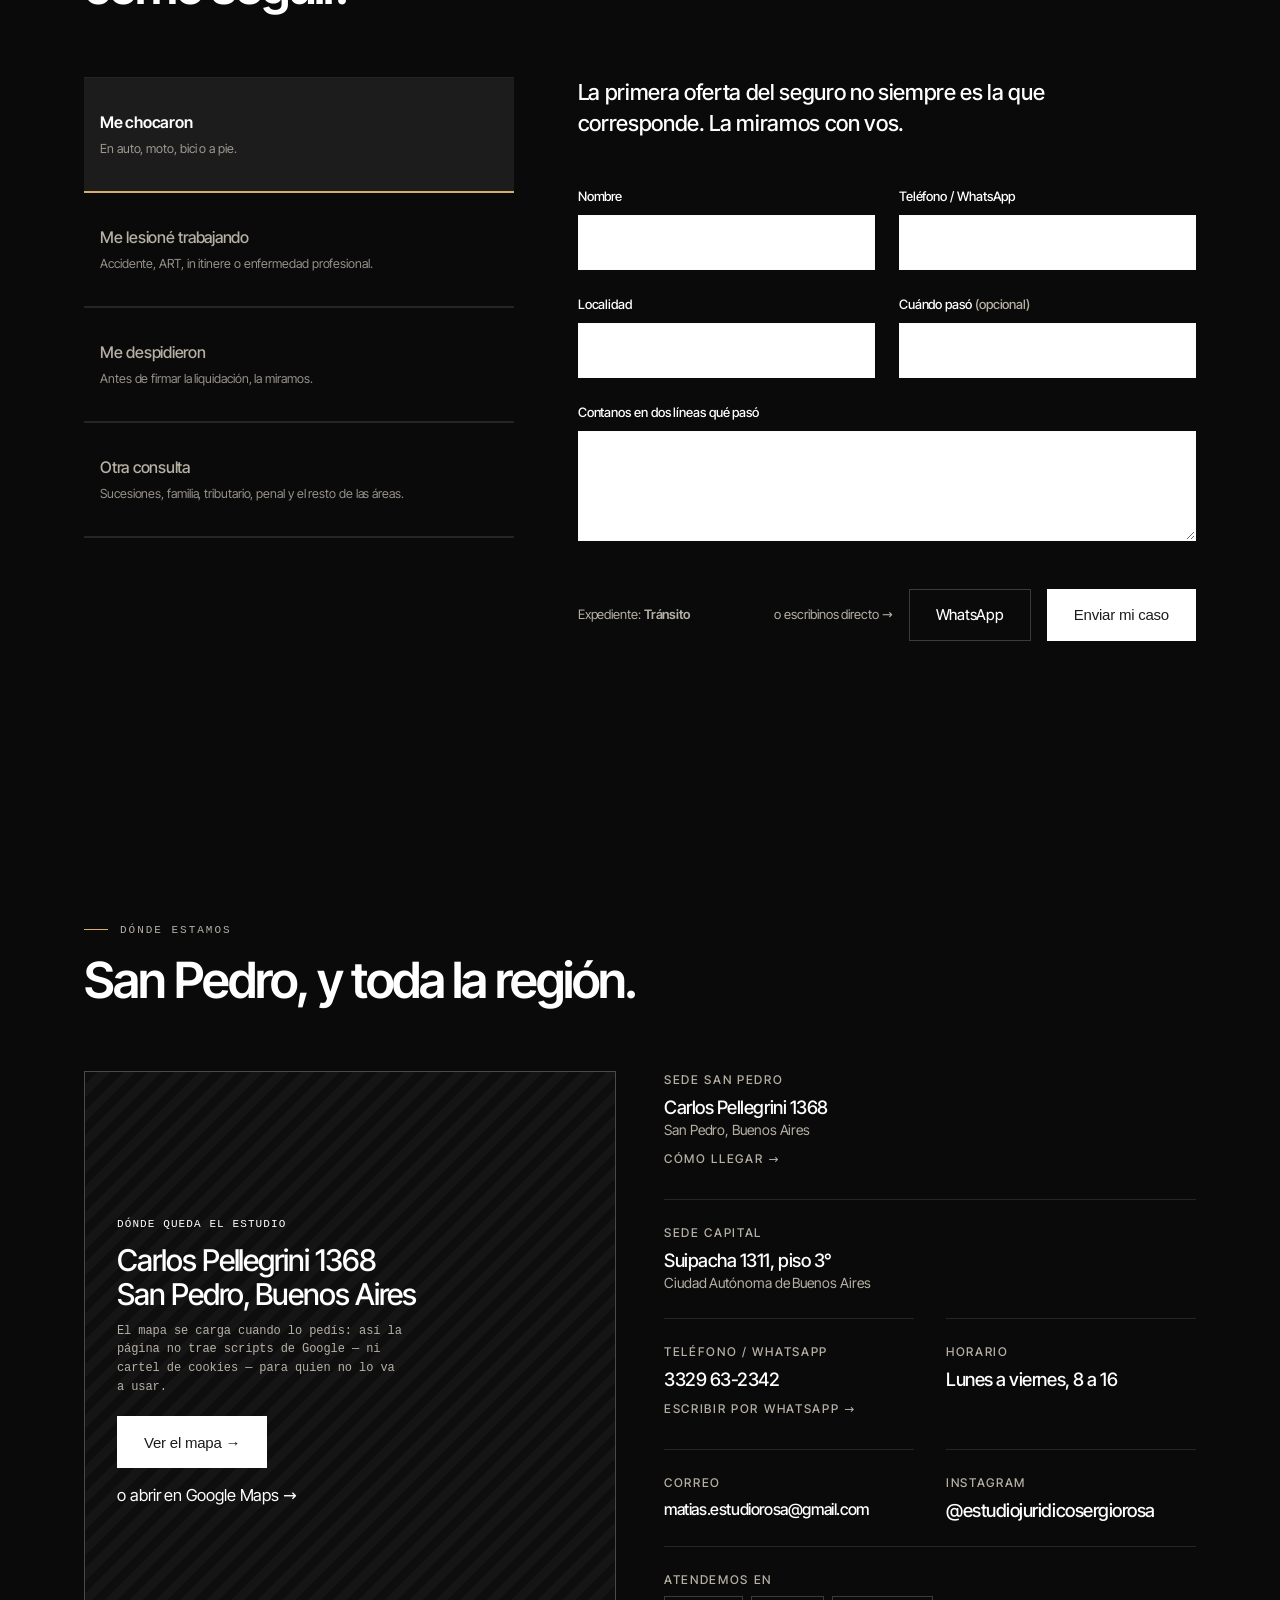
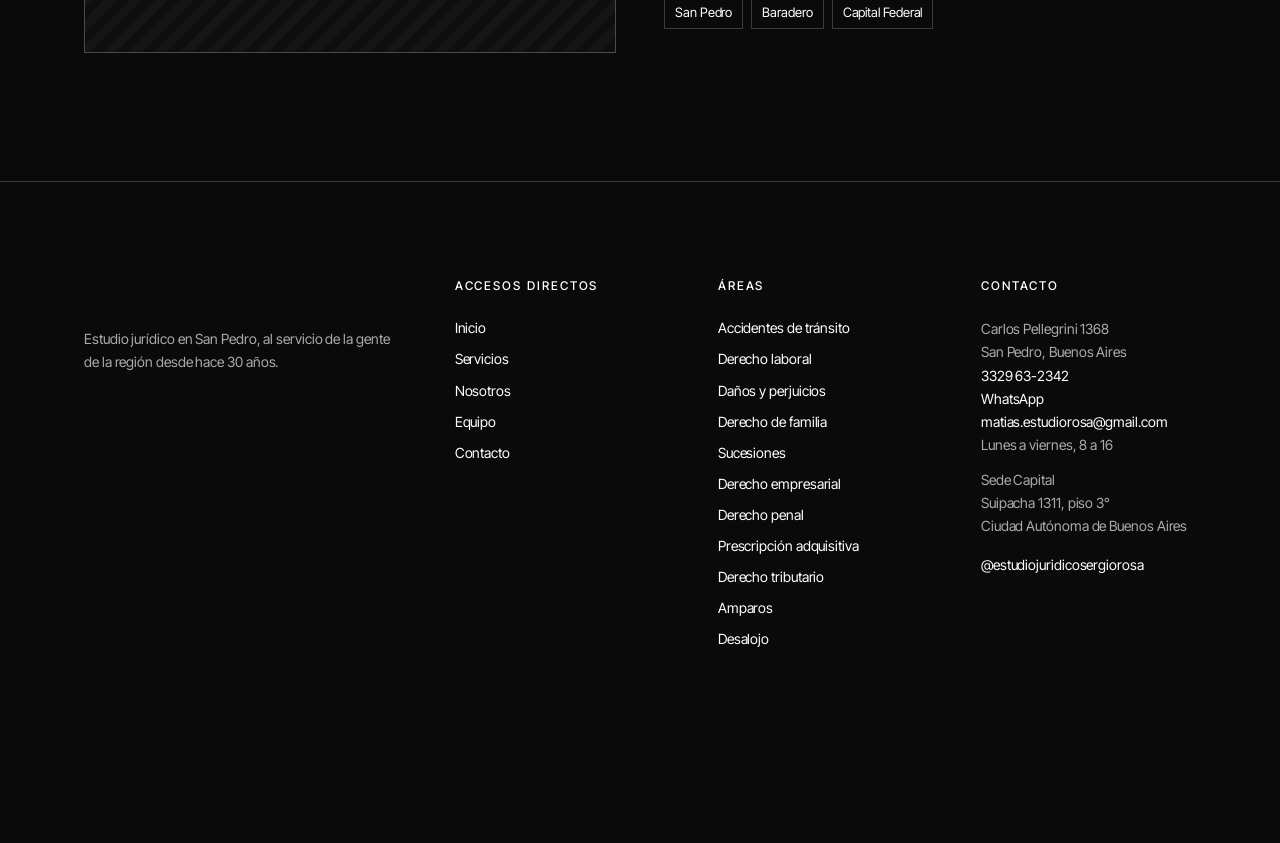
==== commit e8fcb8ca: "Sale el aviso de hueco de la ficha de Ayelen "Falta para completar la ficha: el area que lleva dentr" ====
--- a/index.html
+++ b/index.html
@@ -457,7 +457,6 @@
               <span class="eqn__esp">Abogada</span>
               <h3>Dra. Ayelén Barzala</h3>
               <p>Se recibió de abogada en 2025 en la Facultad de Derecho de la Universidad Nacional de Lomas de Zamora, Centro de Extensión Universitaria Zárate.</p>
-              <p class="hueco__d">Falta para completar la ficha: el área que lleva dentro del estudio y su matrícula. No se inventan — quedan así hasta que el estudio los confirme.</p>
               <div class="eqn__pie">
                 <a class="btn" href="#contacto">Consultar con el estudio</a>
                 <a class="btn btn--gh" href="tel:+543329632342">Llamar al 3329 63-2342</a>
